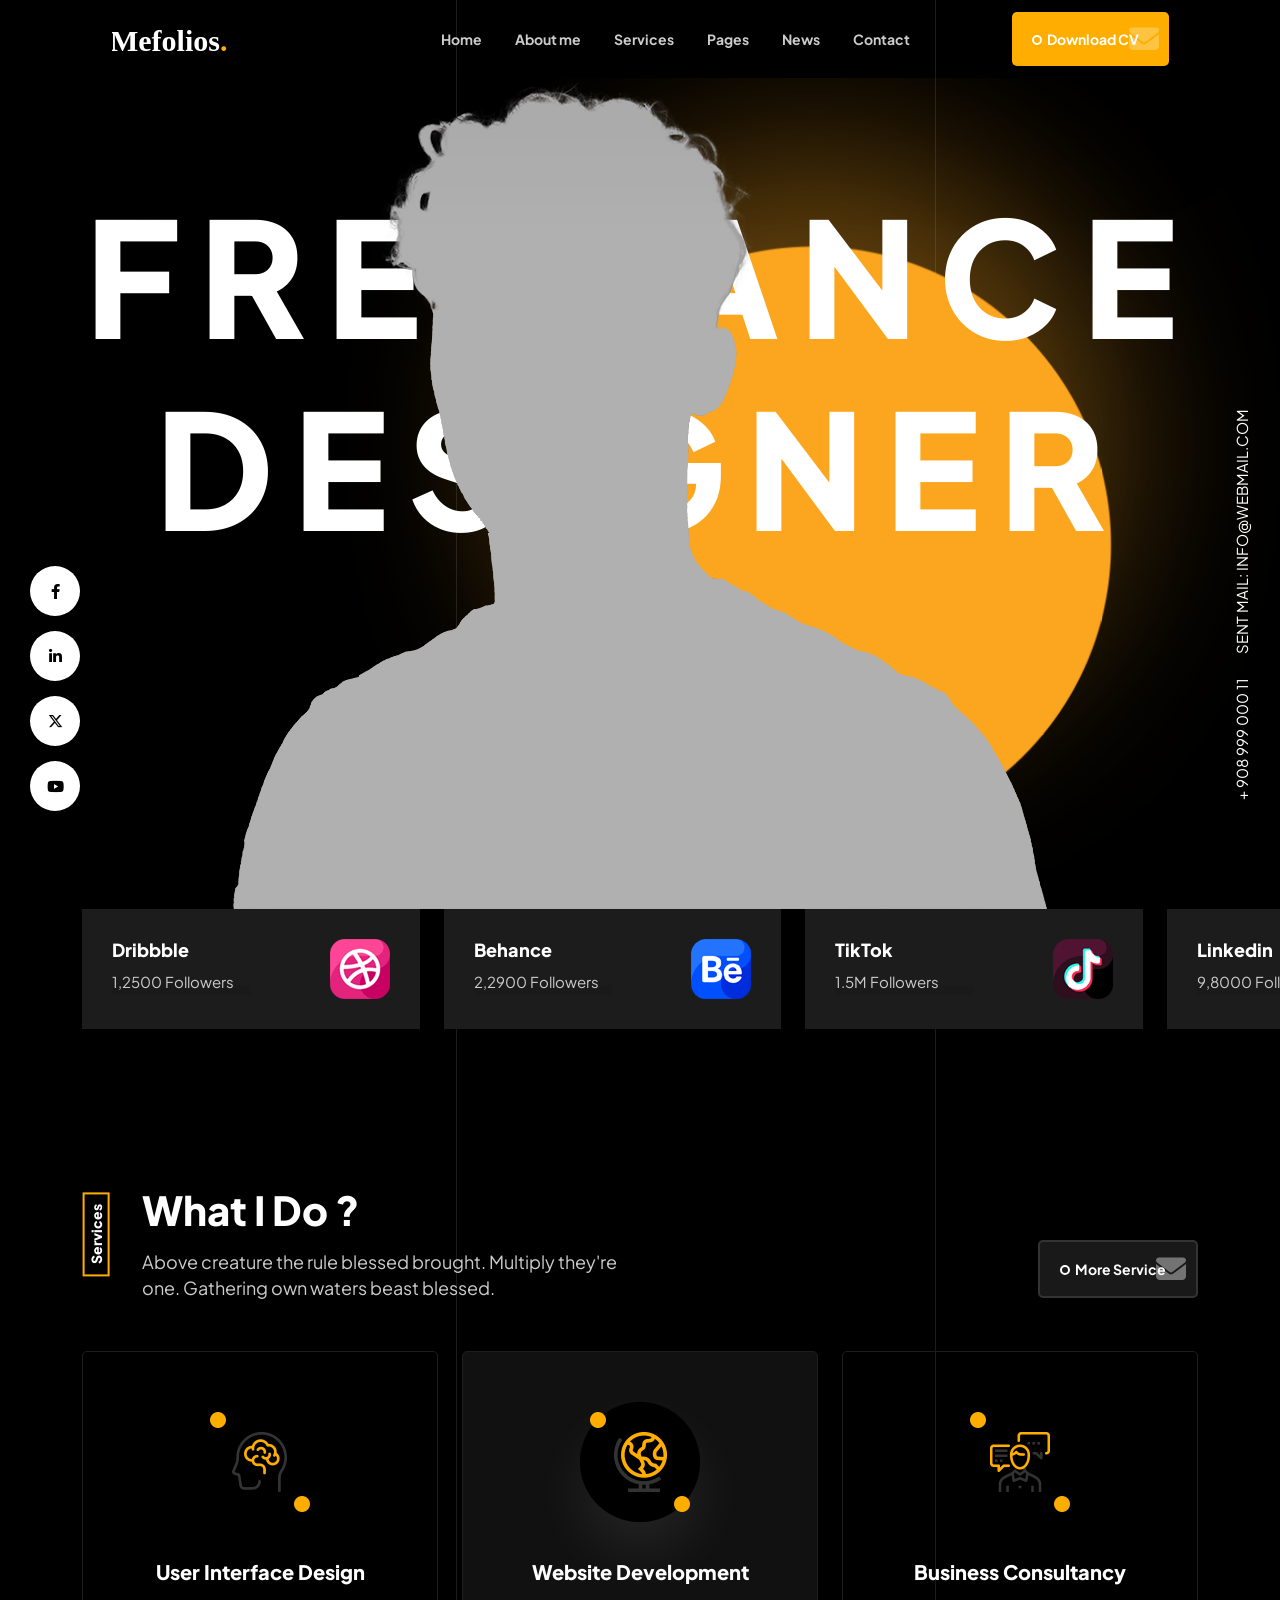
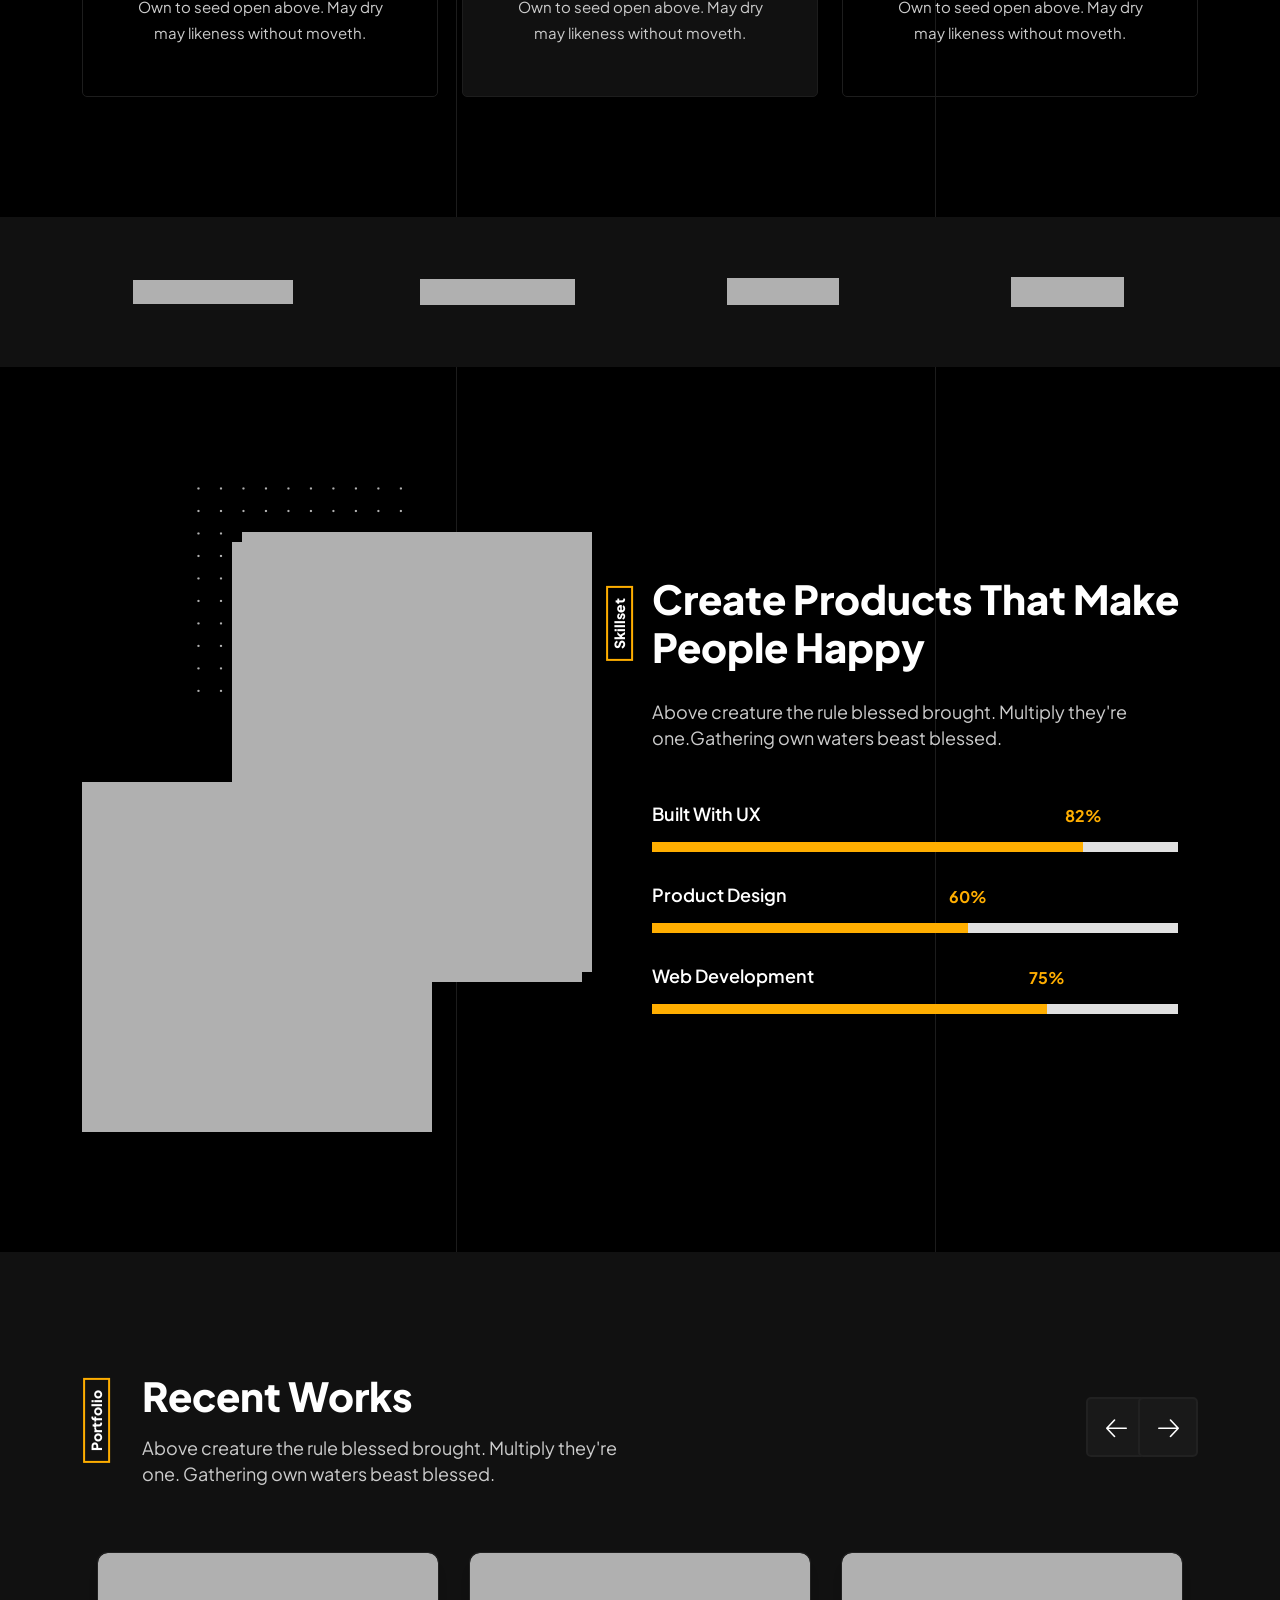
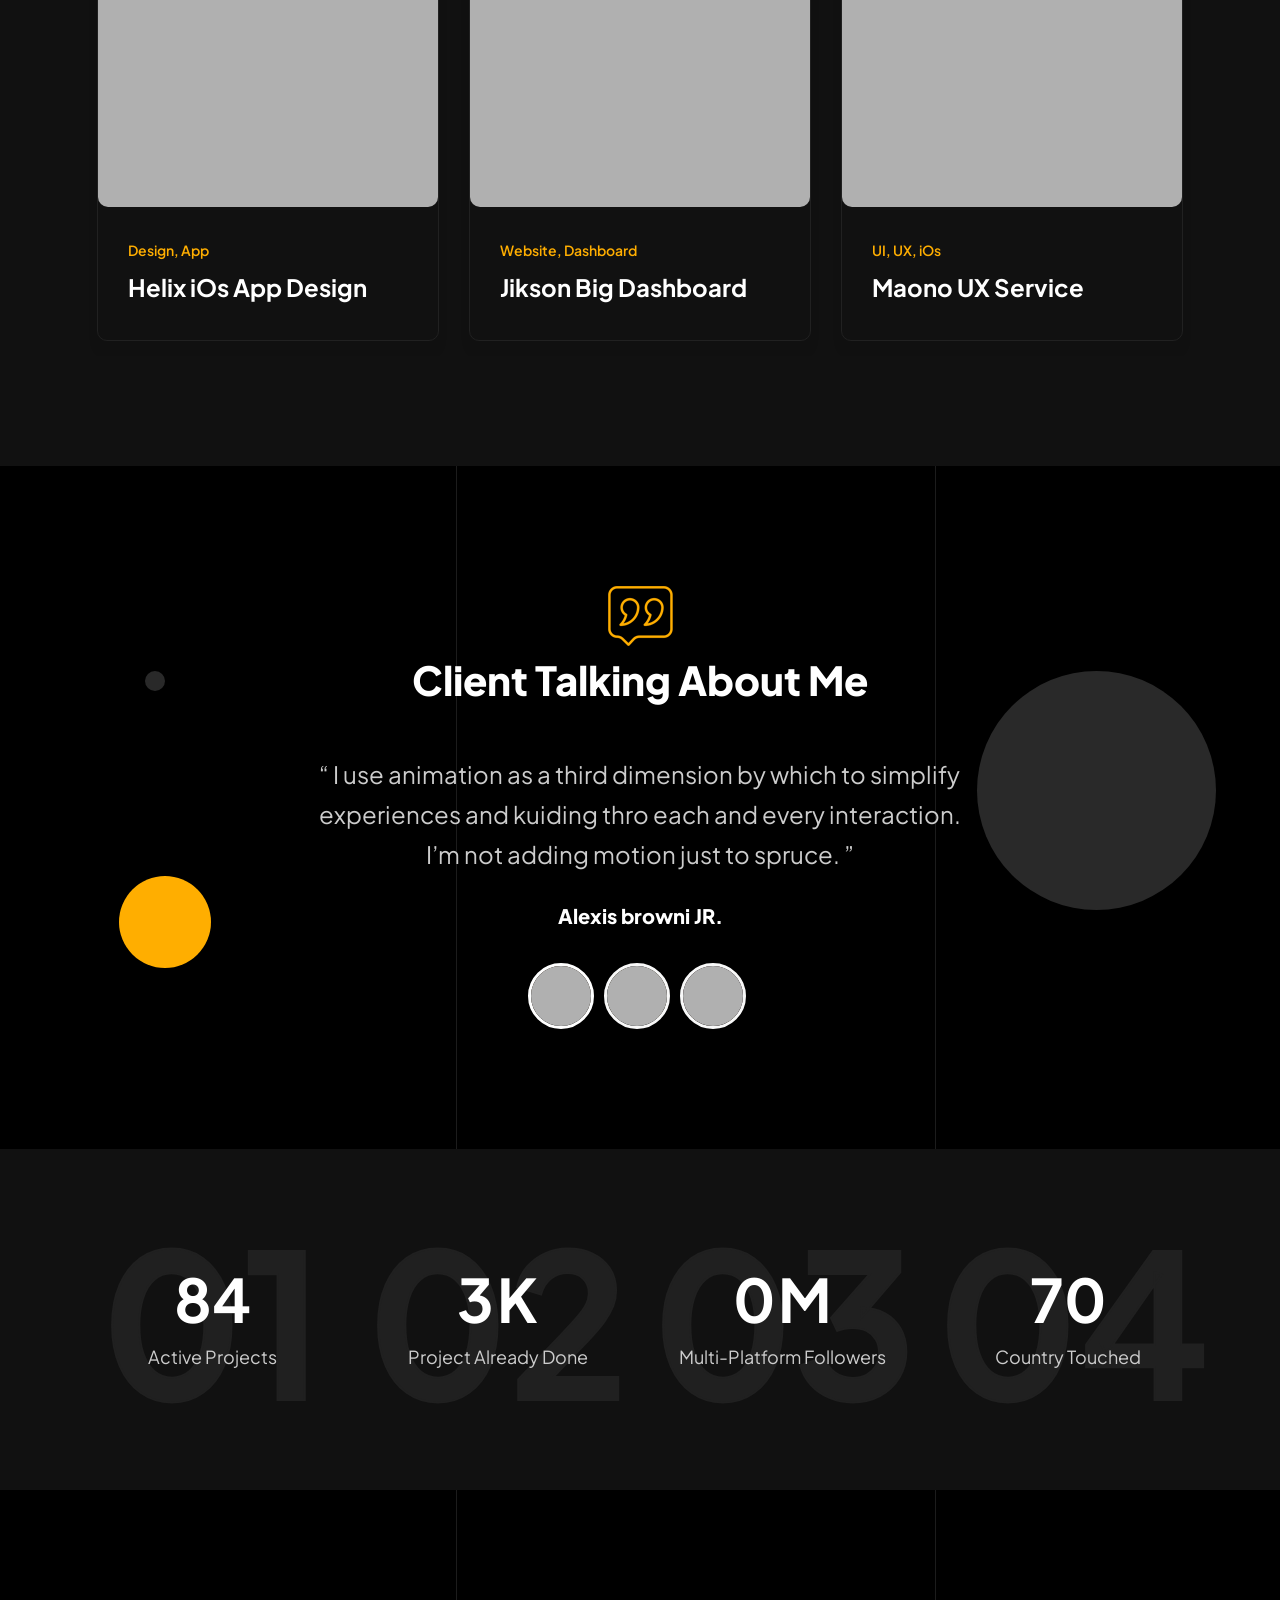
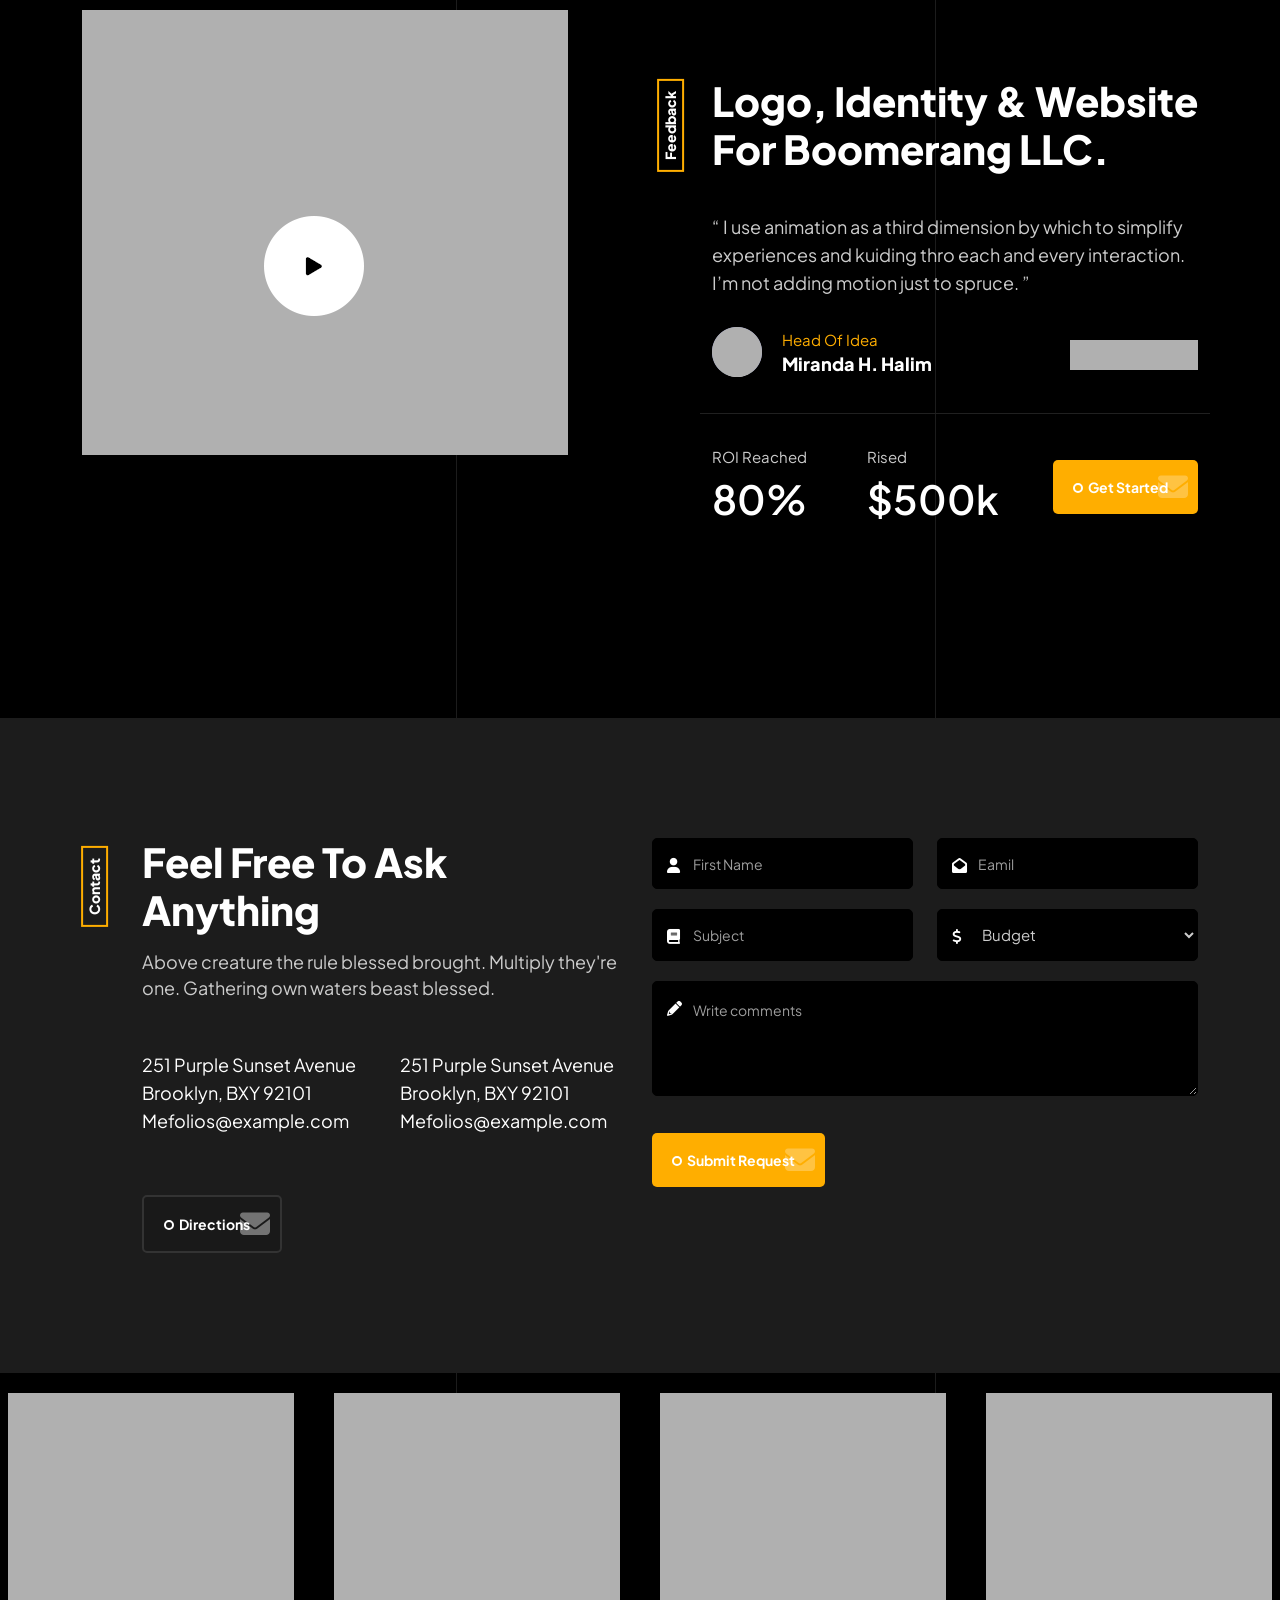
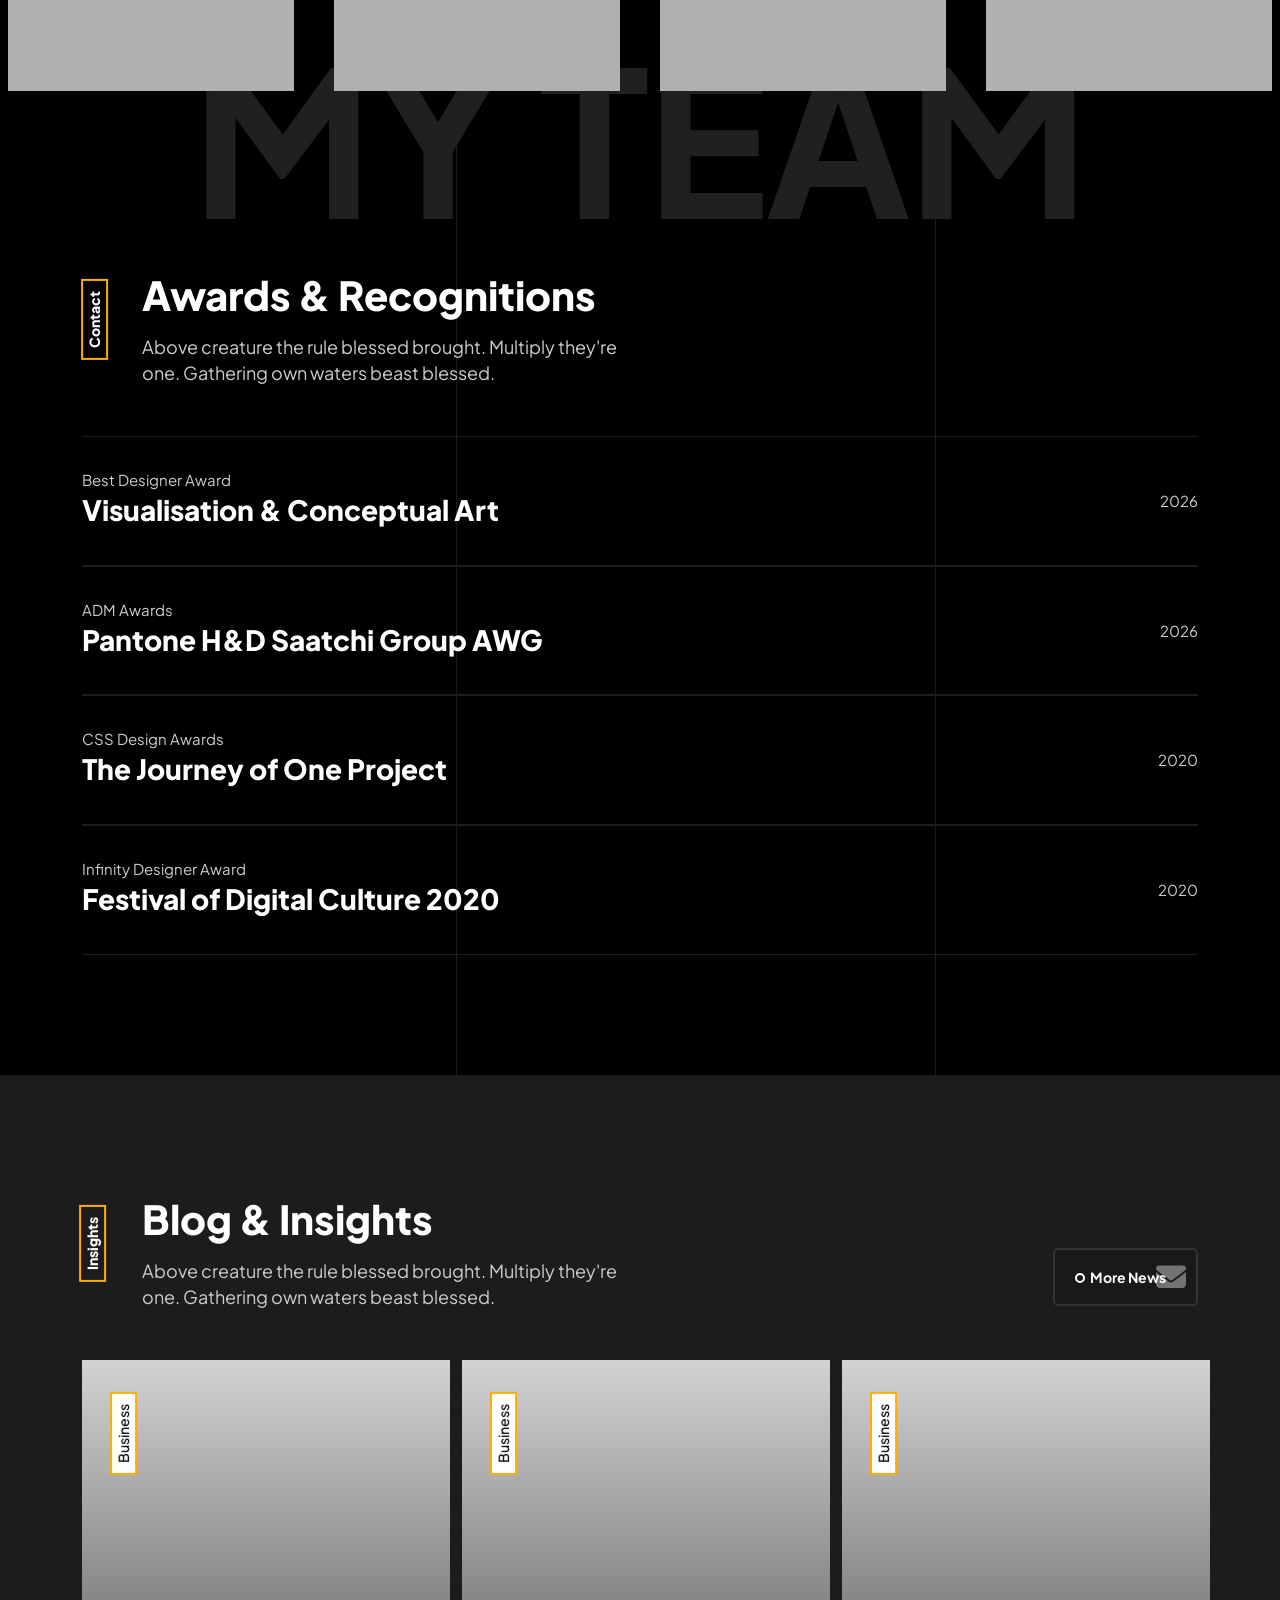
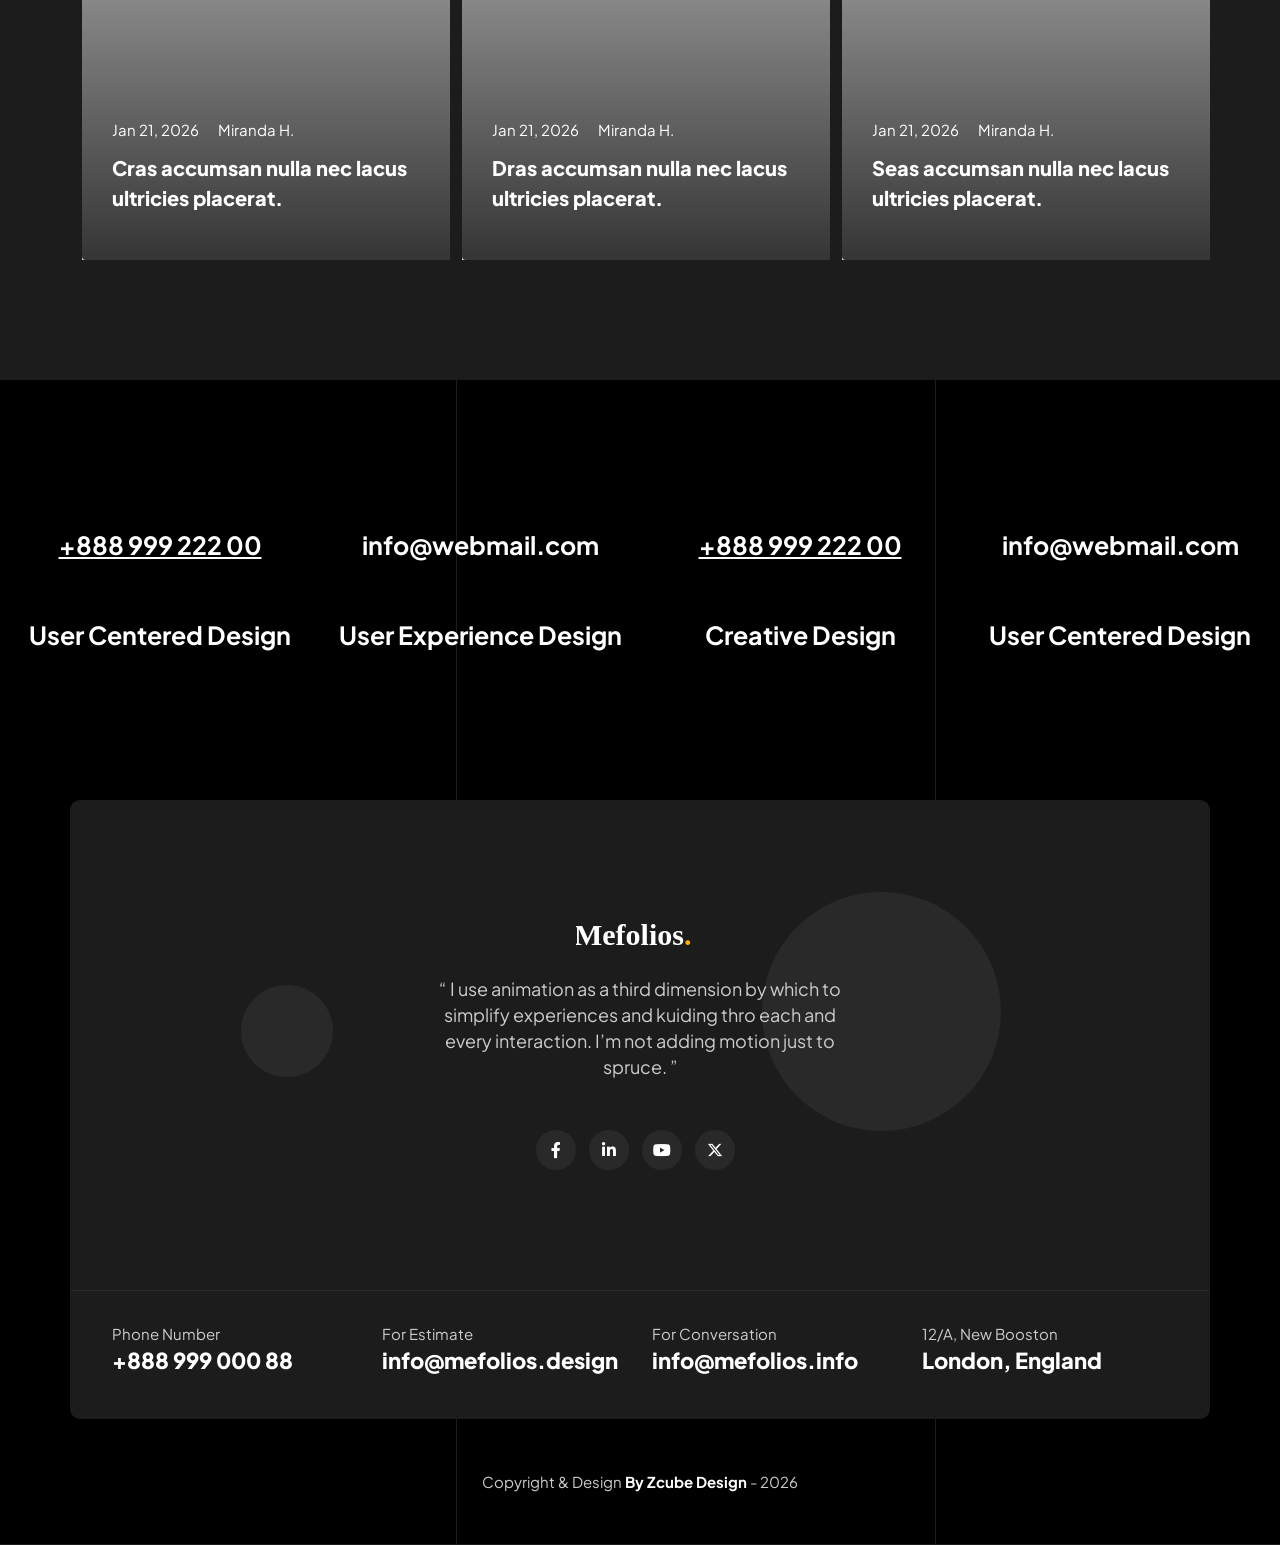
==== index.html @ 5ea470ba "Add original portfolio website" ====
<!doctype html>
<html class="no-js" lang="zxx">

<head>
    <meta charset="utf-8">
    <meta http-equiv="x-ua-compatible" content="ie=edge">
    <title>Mefolios - Personal Portfolio & Cv HTML Template </title>
    <meta name="description" content="">
    <meta name="viewport" content="width=device-width, initial-scale=1">
    <link rel="shortcut icon" type="image/x-icon" href="img/favicon.ico">
    <!-- Place favicon.ico in the root directory -->

    <!-- CSS here -->
    <link rel="stylesheet" href="css/bootstrap.min.css">
    <link rel="stylesheet" href="css/animate.min.css">
    <link rel="stylesheet" href="css/magnific-popup.css">
    <link rel="stylesheet" href="fontawesome/css/all.min.css">
    <link rel="stylesheet" href="fontawesome-pro/css/all.min.css">
    <link rel="stylesheet" href="css/dripicons.css">
    <link rel="stylesheet" href="css/slick.css">
    <link rel="stylesheet" href="css/meanmenu.css">
    <link rel="stylesheet" href="css/default.css">
    <link rel="stylesheet" href="css/style.css">
    <link rel="stylesheet" href="css/responsive.css">
</head>

<body class="dark">
    <!--  Preloader  -->
    <div id="preloader" class="loader-wrapper">
        <div id="loading" class="loader"> </div>
    </div>
    <!--  Preloader end  -->
    <!-- Lines -->
    <div class="content-lines-wrapper">
        <div class="content-lines-inner">
            <div class="content-lines"></div>
        </div>
    </div>
    <!-- Lines -->
    <!-- header -->
    <header class="header-area header-one">
        <div id="header-sticky" class="menu-area">
            <div class="container">
                <div class="second-menu second-menu2">
                    <div class="row align-items-center">
                        <div class="col-lg-2 col-md-12">
                            <div class="logo">
                                <a href="index.html"><img src="img/logo/logo.svg" alt="logo"></a>
                            </div>
                        </div>
                        <div class="col-xl-8 col-lg-8 text-center">

                            <div class="main-menu">
                                <nav id="mobile-menu" style="display: block;">
                                    <ul>
                                        <li class="has-sub">
                                            <a href="#home">Home</a>
                                            <ul>
                                                <li><a href="index.html">Home Page 01</a></li>
                                                <li><a href="index-2.html">Home Page 02</a></li>
                                            </ul>
                                        </li>
                                        <li><a href="#skill">About me</a></li>
                                        <li class="has-sub">
                                            <a href="#services">Services</a>
                                        </li>
                                        <li class="has-sub"><a href="#">Pages</a>
                                            <ul>
                                                <li><a href="#portfolio">Portfolio</a></li>
                                                <li><a href="#awards">Awards </a></li>
                                                <li><a href="#team">Team</a></li>
                                                <li><a href="#testimonial">Testimonial</a></li>
                                                <li><a href="#video">Video</a></li>
                                            </ul>
                                        </li>
                                        <li class="has-sub">
                                            <a href="blog.html">News</a>
                                        </li>
                                        <li><a href="#contact">Contact</a></li>
                                    </ul>
                                </nav>
                            </div>
                        </div>
                        <div class="col-xl-1 col-lg-2 text-right d-none d-lg-block">
                            <a href="index.html#contact" class="btn ss-btn smoth-scroll">Download CV</a>
                        </div>
                        <div class="col-12">
                            <div class="mobile-menu"></div>
                        </div>
                    </div>
                </div>
            </div>
        </div>
    </header>
    <!-- header-end -->
    <!-- offcanvas-area -->
    <div class="offcanvas-menu">
        <span class="menu-close"><i class="fas fa-times"></i></span>
        <form role="search" method="get" id="searchform" class="searchform" action="#">
            <input type="text" name="s" id="search" value="" placeholder="Search" />
            <button><i class="fa fa-search"></i></button>
        </form>


        <div id="cssmenu3" class="menu-one-page-menu-container">
            <ul class="menu">
                <li class="menu-item menu-item-type-custom menu-item-object-custom"><a href="index.html">Home</a></li>
                <li class="menu-item menu-item-type-custom menu-item-object-custom"><a href="#skill">About Us</a></li>
                <li class="menu-item menu-item-type-custom menu-item-object-custom"><a href="services.html">Services</a></li>
                <li class="menu-item menu-item-type-custom menu-item-object-custom"><a href="pricing.html">Pricing </a></li>
                <li class="menu-item menu-item-type-custom menu-item-object-custom"><a href="team.html">Team </a></li>

                <li class="menu-item menu-item-type-custom menu-item-object-custom"><a href="projects.html">Cases Study</a></li>
                <li class="menu-item menu-item-type-custom menu-item-object-custom"><a href="blog.html">Blog</a></li>
                <li class="menu-item menu-item-type-custom menu-item-object-custom"><a href="#contact">Contact</a></li>
            </ul>
        </div>

        <div id="cssmenu2" class="menu-one-page-menu-container">
            <ul id="menu-one-page-menu-12" class="menu">
                <li class="menu-item menu-item-type-custom menu-item-object-custom"><a href="#home"><span>+8 12 3456897</span></a></li>
                <li class="menu-item menu-item-type-custom menu-item-object-custom"><a href="#howitwork"><span>info@example.com</span></a></li>
            </ul>
        </div>
    </div>
    <div class="offcanvas-overly"></div>
    <!-- offcanvas-end -->
    <!-- main-area -->
    <main>
        <!-- slider-area -->
        <section id="parallax" class="slider-area fix p-relative">
            <!-- slider-info-area -->
            <div class="slider-info">
                <div class="email">
                    <span>sent mail:</span> info@webmail.com
                </div>
                <div class="phone">
                    + 908 999 000 11
                </div>
            </div>
            <!-- slider-info-area-end -->
            <div class="social">
                <span>
                    <a href="#" title="Facebook"><i class="fab fa-facebook-f"></i></a>
                    <a href="#" title="LinkedIn"><i class="fab fa-linkedin-in"></i></a>
                    <a href="#" title="Twitter"><i class="fa-brands fa-x-twitter"></i></a>
                    <a href="#" title="Twitter"><i class="fab fa-youtube"></i></a>
                </span>
                <!--  /social media icon redux -->
            </div>
            <div class="slider-shape ss-two layer" data-depth="0.40"><img src="img/bg/slider_shape02.png" alt="shape"></div>
            <div class="slider-active">
                <div class="single-slider d-flex align-items-center">
                    <div class="container">
                        <div class="row justify-content-center align-items-center">

                            <div class="col-lg-12 col-md-12">
                                <div class="s-slider-content2 mt-100 p-relative">
                                    <h2 data-animation="fadeInUp" data-delay=".4s">freelance designer</h2>
                                </div>
                            </div>
                            <div class="col-lg-12 col-md-12 p-relative text-center">
                                <div class="img-main2" data-animation="fadeInRight" data-delay=".2s"> <img src="img/slider/main2.png" alt="slider-overlay"></div>
                            </div>

                        </div>
                    </div>
                </div>
            </div>


        </section>
        <!-- slider-area-end -->
        <!-- followers-area -->
        <section class="followers p-relative fix">
            <div class="container">
                <div class="follower">
                    <div class="row">
                        <div class="col-lg-3 col-md-12 col-sm-12">
                            <div class="follower-box mb-30">
                                <div class="follower-contner">
                                    <div class="text">
                                        <h5>Dribbble</h5>
                                        <p>1,2500 Followers</p>
                                    </div>
                                    <div class="icon">
                                        <img src="img/icon/follower-icon1.png" alt="icon01">
                                    </div>
                                </div>
                            </div>
                        </div>
                        <div class="col-lg-3 col-md-12 col-sm-12">
                            <div class="follower-box mb-30">
                                <div class="follower-contner">
                                    <div class="text">
                                        <h5>Behance</h5>
                                        <p>2,2900 Followers</p>
                                    </div>
                                    <div class="icon">
                                        <img src="img/icon/follower-icon2.png" alt="icon01">
                                    </div>
                                </div>
                            </div>
                        </div>
                        <div class="col-lg-3 col-md-12 col-sm-12">
                            <div class="follower-box mb-30">
                                <div class="follower-contner">
                                    <div class="text">
                                        <h5>TikTok</h5>
                                        <p>1.5M Followers</p>
                                    </div>
                                    <div class="icon">
                                        <img src="img/icon/follower-icon3.png" alt="icon01">
                                    </div>
                                </div>
                            </div>
                        </div>
                        <div class="col-lg-3 col-md-12 col-sm-12">
                            <div class="follower-box mb-30">
                                <div class="follower-contner">
                                    <div class="text">
                                        <h5>Linkedin</h5>
                                        <p>9,8000 Followers</p>
                                    </div>
                                    <div class="icon">
                                        <img src="img/icon/follower-icon4.png" alt="icon01">
                                    </div>
                                </div>
                            </div>
                        </div>
                    </div>
                </div>
            </div>
        </section>
        <!-- followers-area-end -->
        <!-- services-three-area -->
        <section id="services" class="services-area services-bg  p-relative fix pt-120 pb-90">
            <div class="container">
                <div class="row justify-content-center align-items-center">
                    <div class="col-lg-6 col-md-12">
                        <div class="section-title p-relative mb-50 pl-60 wow fadeInLeft  animated" data-animation="fadeInLeft" data-delay=".4s">
                            <h6>Services</h6>
                            <h2>
                                What I Do ?
                            </h2>
                            <p>Above creature the rule blessed brought. Multiply they're one. Gathering own waters beast blessed.</p>
                        </div>
                    </div>
                    <div class="col-lg-6 col-md-12 text-right">
                        <a href="#contact" class="btn ss-btn white" data-animation="fadeInLeft" data-delay=".4s">More Service </a>
                    </div>
                </div>
                <div class="row">

                    <div class="col-lg-4 col-md-6">
                        <div class="s-single-services text-center mb-30 wow fadeInUp  animated" data-animation="fadeInUp" data-delay=".2s">
                            <div class="services-icon mb-30">
                                <img src="img/icon/se-icon1.png" alt="img">
                            </div>
                            <div class="second-services-content">
                                <h3><a href="single-service.html">User Interface Design</a></h3>
                                <p>Own to seed open above. May dry may likeness without moveth.</p>
                            </div>
                        </div>
                    </div>
                    <div class="col-lg-4 col-md-6">
                        <div class="s-single-services text-center active mb-30 wow fadeInUp  animated" data-animation="fadeInUp" data-delay=".4s">
                            <div class="services-icon mb-30">
                                <img src="img/icon/se-icon2.png" alt="img">
                            </div>
                            <div class="second-services-content">
                                <h3><a href="single-service.html">Website Development</a></h3>
                                <p>Own to seed open above. May dry may likeness without moveth.</p>
                            </div>
                        </div>
                    </div>
                    <div class="col-lg-4 col-md-6">
                        <div class="s-single-services text-center mb-30 wow fadeInUp  animated" data-animation="fadeInUp" data-delay=".6s">
                            <div class="services-icon mb-30">
                                <img src="img/icon/se-icon3.png" alt="img">
                            </div>
                            <div class="second-services-content">
                                <h3><a href="single-service.html">Business Consultancy</a></h3>
                                <p>Own to seed open above. May dry may likeness without moveth.</p>
                            </div>
                        </div>
                    </div>
                </div>


            </div>
        </section>
        <!-- services-three-area -->
        <!-- brand-area -->
        <div class="brand-area pt-60 pb-60" style="background:#111111">
            <div class="container">
                <div class="row brand-active">
                    <div class="col-xl-2">
                        <div class="single-brand">
                            <img src="img/brand/b-logo-w-1.png" alt="img">
                        </div>
                    </div>
                    <div class="col-xl-2">
                        <div class="single-brand">
                            <img src="img/brand/b-logo-w-2.png" alt="img">
                        </div>
                    </div>
                    <div class="col-xl-2">
                        <div class="single-brand">
                            <img src="img/brand/b-logo-w-3.png" alt="img">
                        </div>
                    </div>
                    <div class="col-xl-2">
                        <div class="single-brand">
                            <img src="img/brand/b-logo-w-4.png" alt="img">
                        </div>
                    </div>
                    <div class="col-xl-2">
                        <div class="single-brand">
                            <img src="img/brand/b-logo-w-5.png" alt="img">
                        </div>
                    </div>
                </div>
            </div>
        </div>
        <!-- brand-area-end -->
        <!-- skill-area -->
        <section id="skill" class="skill-area p-relative fix pt-120 pb-120">
            <div class="container">
                <div class="row justify-content-center align-items-center">
                    <div class="col-lg-6 col-md-12 col-sm-12 pr-30">
                        <div class="skills-img wow fadeInRight  animated" data-animation="fadeInRight" data-delay=".4s">
                            <img src="img/bg/skills-img.png" alt="img" class="img">
                        </div>
                    </div>
                    <div class="col-lg-6 col-md-12 col-sm-12">
                        <div class="skills-content s-about-content">
                            <div class="skills-title p-relative pb-20">
                                <h6>Skillset</h6>
                                <h2>
                                    Create Products That Make People Happy
                                </h2>
                            </div>
                            <p>Above creature the rule blessed brought. Multiply they're one.Gathering own waters beast blessed.</p>
                            <div class="skills-content s-about-content mt-50">
                                <div class="skills">
                                    <div class="skill mb-30">
                                        <div class="skill-name">Built With UX</div>
                                        <div class="skill-bar">
                                            <div class="skill-per" id="82"></div>
                                        </div>
                                    </div>
                                    <div class="skill mb-30">
                                        <div class="skill-name">Product Design</div>
                                        <div class="skill-bar">
                                            <div class="skill-per" id="60"></div>
                                        </div>
                                    </div>
                                    <div class="skill mb-30">
                                        <div class="skill-name">Web Development</div>
                                        <div class="skill-bar">
                                            <div class="skill-per" id="75"></div>
                                        </div>
                                    </div>
                                </div>
                            </div>
                        </div>
                    </div>
                </div>
            </div>
        </section>
        <!-- skill-area-end -->
        <!-- gallery-area -->
        <section id="portfolio" class="pt-120 pb-110" style="background: #111111;">
            <div class="container">
                <div class="portfolio ">
                    <div class="row align-items-center">
                        <div class="col-lg-6 col-md-12">
                            <div class="section-title p-relative mb-50 pl-60 wow fadeInLeft  animated" data-animation="fadeInLeft" data-delay=".4s">
                                <h6>Portfolio</h6>
                                <h2>
                                    Recent Works
                                </h2>
                                <p>Above creature the rule blessed brought. Multiply they're one. Gathering own waters beast blessed.</p>
                            </div>
                        </div>
                        <div class="col-lg-6 col-md-6 text-right">

                        </div>
                    </div>
                    <div class="home-blog-active wow fadeInUp  animated" data-animation="fadeInUp" data-delay=".4s">
                        <div class="grid-item financial">
                            <a class="popup-image" href="img/gallery/protfolio-img01.jpg">
                                <figure class="gallery-image">
                                    <img src="img/gallery/protfolio-img01.jpg" alt="img" class="img">
                                    <figcaption>
                                        <span>Design, App</span>
                                        <h4>Helix iOs App Design</h4>
                                    </figcaption>
                                </figure>
                            </a>
                        </div>
                        <div class="grid-item financial banking">
                            <a class="popup-image" href="img/gallery/protfolio-img02.jpg">
                                <figure class="gallery-image">
                                    <img src="img/gallery/protfolio-img02.jpg" alt="img" class="img">
                                    <figcaption>
                                        <span>Website, Dashboard</span>
                                        <h4>Jikson Big Dashboard</h4>
                                    </figcaption>
                                </figure>
                            </a>
                        </div>
                        <div class="grid-item insurance">
                            <a class="popup-image" href="img/gallery/protfolio-img03.jpg">
                                <figure class="gallery-image">
                                    <img src="img/gallery/protfolio-img03.jpg" alt="img" class="img">
                                    <figcaption>
                                        <span>UI, UX, iOs</span>
                                        <h4>Maono UX Service</h4>
                                    </figcaption>
                                </figure>
                            </a>
                        </div>
                        <div class="grid-item financial">
                            <a class="popup-image" href="img/gallery/protfolio-img01.jpg">
                                <figure class="gallery-image">
                                    <img src="img/gallery/protfolio-img01.jpg" alt="img" class="img">
                                    <figcaption>
                                        <span>Design, App</span>
                                        <h4>Helix iOs App Design</h4>
                                    </figcaption>
                                </figure>
                            </a>
                        </div>
                        <div class="grid-item financial banking">
                            <a class="popup-image" href="img/gallery/protfolio-img02.jpg">
                                <figure class="gallery-image">
                                    <img src="img/gallery/protfolio-img02.jpg" alt="img" class="img">
                                    <figcaption>
                                        <span>Website, Dashboard</span>
                                        <h4>Jikson Big Dashboard</h4>
                                    </figcaption>
                                </figure>
                            </a>
                        </div>
                        <div class="grid-item insurance">
                            <a class="popup-image" href="img/gallery/protfolio-img03.jpg">
                                <figure class="gallery-image">
                                    <img src="img/gallery/protfolio-img03.jpg" alt="img" class="img">
                                    <figcaption>
                                        <span>UI, UX, iOs</span>
                                        <h4>Maono UX Service</h4>
                                    </figcaption>
                                </figure>
                            </a>
                        </div>
                    </div>
                </div>
            </div>
        </section>
        <!-- gallery-area-end -->
        <!-- testimonial-area -->
        <section id="testimonial" class="testimonial-area text-center p-relative fix pt-120 pb-100">
            <div class="anim-01"></div>
            <div class="anim-02"></div>
            <div class="anim-03"></div>
            <div class="container">
                <div class="row">

                    <div class="col-lg-12">
                        <div class="section-title text-center mb-50 wow fadeInDown  animated" data-animation="fadeInDown" data-delay=".4s">
                            <h5><img src="img/testimonial/qt-icon.png" alt="img"></h5>
                            <h2>
                                Client Talking About Me
                            </h2>

                        </div>

                    </div>
                </div>
                <div class="row justify-content-center">
                    <div class="col-lg-9">
                        <div class="slider testimonial-for">
                            <div class="single-testimonial-outer">
                                <div class="single-testimonial">
                                    <p>“ I use animation as a third dimension by which to simplify experiences and kuiding thro each and every interaction. I’m not adding motion just to spruce. ”</p>
                                    <div class="testi-author">
                                        <div class="ta-info">
                                            <h6>Alexis browni JR.</h6>
                                        </div>
                                    </div>


                                </div>
                            </div>
                            <div class="single-testimonial-outer">
                                <div class="single-testimonial">
                                    <p>“ I use animation as a third dimension by which to simplify experiences and kuiding thro each and every interaction. I’m not adding motion just to spruce. ”</p>
                                    <div class="testi-author">
                                        <div class="ta-info">
                                            <h6>Paul M. Matney</h6>
                                        </div>
                                    </div>


                                </div>
                            </div>
                            <div class="single-testimonial-outer">
                                <div class="single-testimonial">
                                    <p>“ I use animation as a third dimension by which to simplify experiences and kuiding thro each and every interaction. I’m not adding motion just to spruce. ”</p>
                                    <div class="testi-author">
                                        <div class="ta-info">
                                            <h6>Alexis browni JR.</h6>
                                        </div>
                                    </div>


                                </div>
                            </div>
                        </div>
                        <div class="slider testimonial-nav">
                            <div class="testimonial-item">
                                <img src="img/testimonial/testi_avatar.png" alt="img">
                            </div>
                            <div class="testimonial-item">
                                <img src="img/testimonial/testi_avatar_02.png" alt="img">
                            </div>
                            <div class="testimonial-item">
                                <img src="img/testimonial/testi_avatar_03.png" alt="img">
                            </div>
                        </div>
                    </div>
                </div>
            </div>
        </section>
        <!-- testimonial-area-end -->
        <!-- counter-area -->
        <div class="counter-area p-relative pt-120 pb-120" style="background-color: #111; ">
            <div class="container">

                <div class="row p-relative">
                    <div class="col-lg-3 col-md-6 col-sm-12">
                        <div class="single-counter wow fadeInUp animated" data-animation="fadeInDown animated" data-delay=".2s">
                            <div class="counter p-relative">
                                <div class="number">01</div>
                                <span class="count">120</span>
                                <p>Active Projects</p>
                            </div>

                        </div>
                    </div>
                    <div class="col-lg-3 col-md-6 col-sm-12">
                        <div class="single-counter wow fadeInUp animated" data-animation="fadeInDown animated" data-delay=".2s">
                            <div class="counter p-relative">
                                <div class="number">02</div>
                                <span class="count">5</span> <span>K</span>
                                <p>Project Already Done</p>
                            </div>

                        </div>
                    </div>
                    <div class="col-lg-3 col-md-6 col-sm-12">
                        <div class="single-counter wow fadeInUp animated" data-animation="fadeInDown animated" data-delay=".2s">
                            <div class="counter p-relative">
                                <div class="number">03</div>
                                <span class="count">1</span> <span>M</span>
                                <p>Multi-Platform Followers</p>
                            </div>

                        </div>
                    </div>
                    <div class="col-lg-3 col-md-6 col-sm-12">
                        <div class="single-counter wow fadeInUp animated" data-animation="fadeInDown animated" data-delay=".2s">
                            <div class="counter p-relative">
                                <div class="number">04</div>
                                <span class="count">100</span>
                                <p>Country Touched</p>
                            </div>
                        </div>
                    </div>
                </div>
            </div>
        </div>
        <!-- counter-area-end -->
        <!-- video-area -->
        <section id="video" class="video-area pt-120 pb-120 p-relative">
            <div class="container">
                <div class="row justify-content-center align-items-center">
                    <div class="col-lg-6">
                        <div class="s-video-wrap pr-60">
                            <div class="video-img">
                                <img src="img/bg/vedio-img.png" alt="img">
                            </div>
                            <div class="s-video-content">
                                <a href="https://www.youtube.com/watch?v=7e90gBu4pas" class="popup-video mb-50"><img src="img/bg/play-button.png" alt="circle_right"></a>

                            </div>
                        </div>

                    </div>
                    <div class="col-lg-6">
                        <div class="video-content pl-60 wow fadeInRight  animated" data-animation="fadeInRight" data-delay=".4s">
                            <div class="section-title pb-25">
                                <h6>Feedback</h6>
                                <h2>Logo, Identity & Website For Boomerang LLC.</h2>
                            </div>
                            <p>“ I use animation as a third dimension by which to simplify experiences and kuiding thro each and every interaction. I’m not adding motion just to spruce. ”</p>
                            <div class="row justify-content-center align-items-center">
                                <div class="col-lg-6">
                                    <div class="about-user">
                                        <div class="img"><img src="img/features/user-about.png" alt="img"></div>
                                        <div class="text">
                                            <span>Head Of Idea</span>
                                            <h5>Miranda H. Halim</h5>
                                        </div>
                                    </div>
                                </div>
                                <div class="col-lg-6 text-right">
                                    <img src="img/features/user-logo.png" alt="img">
                                </div>
                            </div>
                            <div class="row justify-content-center align-items-center mt-30 bdr">
                                <div class="col-lg-8 pt-30">
                                    <div class="rised">
                                        <ul>
                                            <li><span>ROI Reached</span>
                                                <h3>80%</h3>
                                            </li>
                                            <li><span>Rised</span>
                                                <h3>$500k</h3>
                                            </li>
                                        </ul>
                                    </div>
                                </div>
                                <div class="col-lg-4 text-right pt-30">
                                    <a href="#skill" class="btn ss-btn smoth-scroll">Get Started</a>
                                </div>
                            </div>
                        </div>
                    </div>
                </div>
            </div>
        </section>
        <!-- video-area-end -->
        <!-- contact-area -->
        <section id="contact" class="contact-area after-none contact-bg pt-120 pb-120 p-relative fix" style="background: #1c1c1c;">
            <div class="container">

                <div class="row">

                    <div class="col-lg-6 col-md-12 order-1">
                        <div class="section-title p-relative mb-50 pl-60 wow fadeInLeft  animated" data-animation="fadeInLeft" data-delay=".4s">
                            <h6>Contact</h6>
                            <h2>
                                Feel Free To Ask Anything
                            </h2>
                            <p>Above creature the rule blessed brought. Multiply they're one. Gathering own waters beast blessed.</p>
                        </div>

                        <div class="contact-info pl-60">
                            <div class="single-cta pb-30 mb-30 wow fadeInUp animated" data-animation="fadeInDown animated" data-delay=".2s">
                                <p>251 Purple Sunset Avenue Brooklyn, BXY 92101 Mefolios@example.com</p>
                            </div>
                            <div class="single-cta pb-30 mb-30 wow fadeInUp animated" data-animation="fadeInDown animated" data-delay=".2s">
                                <p>251 Purple Sunset Avenue Brooklyn, BXY 92101 Mefolios@example.com</p>
                            </div>

                        </div>
                        <div class="slider-btn pl-60">
                            <a href="#" class="btn ss-btn white" data-animation="fadeInRight" data-delay=".8s">Directions</a>
                        </div>
                    </div>
                    <div class="col-lg-6 col-md-12 order-2">
                        <div class="contact-bg">
                            <form action="mail.php" method="post" class="contact-form">
                                <div class="row">
                                    <div class="col-lg-6">
                                        <div class="contact-field p-relative c-name mb-20">
                                            <i class="fas fa-user"></i>
                                            <input type="text" id="firstn" name="firstn" placeholder="First Name" required>
                                        </div>
                                    </div>

                                    <div class="col-lg-6">
                                        <div class="contact-field p-relative c-subject mb-20">
                                            <i class="fas fa-envelope-open"></i>
                                            <input type="text" id="email" name="email" placeholder="Eamil" required>
                                        </div>
                                    </div>
                                    <div class="col-lg-6">
                                        <div class="contact-field p-relative c-subject mb-20">
                                            <i class="fas fa-book"></i>
                                            <input type="text" id="subject" name="subject" placeholder="Subject">
                                        </div>
                                    </div>
                                    <div class="col-lg-6">
                                        <div class="contact-field p-relative c-option mb-20">
                                            <i class="fas fa-dollar-sign"></i>
                                            <select name="room" id="rm">
                                                <option value="sports-massage"> Budget</option>
                                                <option value="1">$100</option>
                                                <option value="2">$200</option>
                                                <option value="3">$300</option>
                                                <option value="4">$400</option>
                                                <option value="5">$500</option>
                                            </select>
                                        </div>
                                    </div>
                                    <div class="col-lg-12">
                                        <div class="contact-field p-relative c-message mb-30">
                                            <i class="fas fa-pencil"></i>
                                            <textarea name="message" id="message" cols="30" rows="10" placeholder="Write comments"></textarea>
                                        </div>
                                        <div class="slider-btn">
                                            <button class="btn ss-btn" data-animation="fadeInRight" data-delay=".8s">Submit Request</button>
                                        </div>
                                    </div>
                                </div>
                            </form>
                        </div>

                    </div>
                </div>

            </div>

        </section>
        <!-- contact-area-end -->
        <!-- team-area -->
        <section id="team" class="team-area2 pb-120 fix p-relative">
            <div class="container-fulid">

                <div class="row team-active">
                    <div class="col-xl-4">
                        <div class="single-team mb-40">
                            <div class="team-thumb">
                                <div class="brd">
                                    <img src="img/team/team01.jpg" alt="img">
                                </div>
                                <div class="team-info">
                                    <h4><a href="team-single.html">Howard Holmes</a></h4>
                                    <p>Designer</p>
                                </div>
                            </div>
                        </div>
                    </div>
                    <div class="col-xl-4">
                        <div class="single-team mb-40">
                            <div class="team-thumb">
                                <div class="brd">
                                    <img src="img/team/team02.jpg" alt="img">
                                </div>
                                <div class="team-info">
                                    <h4><a href="team-single.html">Ella Thompson</a></h4>
                                    <p>Designer</p>
                                </div>
                            </div>
                        </div>
                    </div>
                    <div class="col-xl-4">
                        <div class="single-team mb-40">
                            <div class="team-thumb">
                                <div class="brd">
                                    <img src="img/team/team03.jpg" alt="img">
                                </div>
                                <div class="team-info">
                                    <h4><a href="team-single.html">Vincent Cooper</a></h4>
                                    <p>Designer</p>
                                </div>
                            </div>
                        </div>
                    </div>
                    <div class="col-xl-4">
                        <div class="single-team mb-40">
                            <div class="team-thumb">
                                <div class="brd">
                                    <img src="img/team/team04.jpg" alt="img">
                                </div>
                                <div class="team-info">
                                    <h4><a href="team-single.html">Danielle Bryant</a></h4>
                                    <p>Designer</p>
                                </div>
                            </div>

                        </div>
                    </div>
                    <div class="col-xl-4">
                        <div class="single-team mb-40">
                            <div class="team-thumb">
                                <div class="brd">
                                    <img src="img/team/team05.jpg" alt="img">
                                </div>
                                <div class="team-info">
                                    <h4><a href="team-single.html">Vincent Cooper</a></h4>
                                    <p>Designer</p>
                                </div>
                            </div>
                        </div>
                    </div>

                </div>
                <div class="row">
                    <div class="col-lg-12">
                        <div class="section-title">
                            <h2>My Team</h2>
                        </div>
                    </div>
                </div>
            </div>
        </section>
        <!-- team-area-end -->
        <!-- awards-area -->
        <section id="awards" class="awards-area after-none contact-bg pb-120 p-relative">
            <div class="container">

                <div class="row">

                    <div class="col-lg-6">
                        <div class="section-title p-relative mb-50 pl-60 wow fadeInLeft  animated" data-animation="fadeInLeft" data-delay=".4s">
                            <h6>Contact</h6>
                            <h2>
                                Awards & Recognitions
                            </h2>
                            <p>Above creature the rule blessed brought. Multiply they're one. Gathering own waters beast blessed.</p>
                        </div>
                    </div>
                    <div class="col-lg-6">
                    </div>
                    <div class="col-lg-12">
                        <div class='awards-box p-relative hover-zoomin'>
                            <div class="row justify-content-center align-items-center">
                                <div class="col-lg-9">
                                    <span>Best Designer Award</span>
                                    <h3>Visualisation & Conceptual Art </h3>
                                </div>
                                <div class="col-lg-3 text-right">
                                    <span class="sine">2026</span>
                                </div>
                            </div>

                            <div class="layer img-hover" data-depth="0.10"><img src="img/bg/awads-img01.png" alt="shape"></div>
                        </div>
                        <div class='awards-box p-relative hover-zoomin'>
                            <div class="row justify-content-center align-items-center">
                                <div class="col-lg-9">
                                    <span>ADM Awards</span>
                                    <h3>Pantone H&D Saatchi Group AWG</h3>
                                </div>
                                <div class="col-lg-3 text-right">
                                    <span class="sine">2026</span>
                                </div>
                            </div>

                            <div class="layer img-hover" data-depth="0.10"><img src="img/bg/awads-img01.png" alt="shape"></div>
                        </div>
                        <div class='awards-box p-relative hover-zoomin'>
                            <div class="row justify-content-center align-items-center">
                                <div class="col-lg-9">
                                    <span>CSS Design Awards</span>
                                    <h3>The Journey of One Project</h3>
                                </div>
                                <div class="col-lg-3 text-right">
                                    <span class="sine">2020</span>
                                </div>
                            </div>

                            <div class="layer img-hover" data-depth="0.10"><img src="img/bg/awads-img01.png" alt="shape"></div>
                        </div>
                        <div class='awards-box p-relative hover-zoomin'>
                            <div class="row justify-content-center align-items-center">
                                <div class="col-lg-9">
                                    <span>Infinity Designer Award</span>
                                    <h3>Festival of Digital Culture 2020 </h3>
                                </div>
                                <div class="col-lg-3 text-right">
                                    <span class="sine">2020</span>
                                </div>
                            </div>

                            <div class="layer img-hover" data-depth="0.10"><img src="img/bg/awads-img01.png" alt="shape"></div>
                        </div>

                    </div>
                </div>

            </div>

        </section>
        <!-- awards-area-end -->

        <!-- blog-area -->
        <section id="blog" class="blog-area p-relative fix pt-120 pb-90" style="background: #1c1c1c;">
            <div class="container">
                <div class="row justify-content-center align-items-center">
                    <div class="col-lg-6 col-md-6">
                        <div class="section-title p-relative mb-50 pl-60 wow fadeInLeft  animated" data-animation="fadeInLeft" data-delay=".4s">
                            <h6>Insights</h6>
                            <h2>
                                Blog & Insights
                            </h2>
                            <p>Above creature the rule blessed brought. Multiply they're one. Gathering own waters beast blessed.</p>
                        </div>
                    </div>
                    <div class="col-lg-6 col-md-6 text-right">
                        <a href="#contact" class="btn ss-btn white" data-animation="fadeInLeft" data-delay=".4s">More News </a>
                    </div>
                </div>
                <div class="row">
                    <div class="col-lg-4 col-md-6 fix">
                        <div class="single-post2 hover-zoomin mb-30 wow fadeInUp animated" data-animation="fadeInUp" data-delay=".4s">
                            <div class="blog-thumb2">
                                <h6>Business</h6>
                                <a href="blog-details.html"><img src="img/blog/inner_b1.jpg" alt="img"></a>
                            </div>
                            <div class="blog-content2">
                                <div class="b-meta">
                                    <div class="meta-info">
                                        <ul>
                                            <li>Jan 21, 2026 </li>
                                            <li>Miranda H.</li>
                                        </ul>
                                    </div>
                                </div>
                                <h4><a href="blog-details.html">Cras accumsan nulla nec lacus ultricies placerat.</a></h4>
                            </div>
                        </div>
                    </div>
                    <div class="col-lg-4 col-md-6 fix">
                        <div class="single-post2 mb-30 hover-zoomin wow fadeInUp animated" data-animation="fadeInUp" data-delay=".4s">
                            <div class="blog-thumb2">
                                <h6>Business</h6>
                                <a href="blog-details.html"><img src="img/blog/inner_b2.jpg" alt="img"></a>
                            </div>
                            <div class="blog-content2">
                                <div class="b-meta">
                                    <div class="meta-info">
                                        <ul>
                                            <li>Jan 21, 2026 </li>
                                            <li>Miranda H.</li>
                                        </ul>
                                    </div>
                                </div>
                                <h4><a href="blog-details.html">Dras accumsan nulla nec lacus ultricies placerat.</a></h4>
                            </div>
                        </div>
                    </div>
                    <div class="col-lg-4 col-md-6 fix">
                        <div class="single-post2 mb-30 hover-zoomin wow fadeInUp animated" data-animation="fadeInUp" data-delay=".4s">
                            <div class="blog-thumb2">
                                <h6>Business</h6>
                                <a href="blog-details.html"><img src="img/blog/inner_b3.jpg" alt="img"></a>
                            </div>
                            <div class="blog-content2">
                                <div class="b-meta">
                                    <div class="meta-info">
                                        <ul>
                                            <li>Jan 21, 2026 </li>
                                            <li>Miranda H.</li>
                                        </ul>
                                    </div>
                                </div>
                                <h4><a href="blog-details.html">Seas accumsan nulla nec lacus ultricies placerat.</a></h4>
                            </div>
                        </div>
                    </div>


                </div>
            </div>
        </section>
        <!-- blog-area-end -->
        <!-- scrollbox-area -->
        <div class="pt-120 pb-120">
            <div class="scrollbox scrollbox--primary">
                <div class="scrollbox__item">info@webmail.com </div>
                <div class="scrollbox__item"><u>+888 999 222 00</u></div>
                <div class="scrollbox__item">info@webmail.com </div>
                <div class="scrollbox__item"><u>+888 999 222 00</u></div>
                <div class="scrollbox__item">info@webmail.com </div>
                <div class="scrollbox__item"><u>+888 999 222 00</u></div>
            </div>

            <div class="scrollbox scrollbox--secondary scrollbox--reverse">
                <div class="scrollbox__item">Creative Design</div>
                <div class="scrollbox__item">User Centered Design</div>
                <div class="scrollbox__item">User Experience Design</div>
                <div class="scrollbox__item">Creative Design</div>
                <div class="scrollbox__item">User Centered Design</div>
                <div class="scrollbox__item">User Experience Design</div>
            </div>

        </div>
        <!-- scrollbox-area-end -->
    </main>
    <!-- main-area-end -->

    <!-- footer -->
    <footer class="footer-bg footer-p">
        <div class="footer-top p-relative fix">

            <div class="container">
                <div class="anim-01"></div>
                <div class="anim-02"></div>
                <div class="row justify-content-center align-items-center">
                    <div class="col-xl-5 col-lg-6 col-sm-12 text-center">
                        <div class="section-title p-relative mb-50 wow fadeInLeft  animated" data-animation="fadeInLeft" data-delay=".4s">
                            <div class="f-logo">
                                <img src="img/logo/logo.svg" alt="img">
                            </div>
                            <p>“ I use animation as a third dimension by which to simplify experiences and kuiding thro each and every interaction. I’m not adding motion just to spruce. ”</p>
                        </div>
                        <div class="footer-social mt-10 mb-120">
                            <a href="#"><i class="fab fa-facebook-f"></i></a>
                            <a href="#"><i class="fab fa-linkedin-in"></i></a>
                            <a href="#"><i class="fab fa-youtube"></i></a>
                            <a href="#"><i class="fa-brands fa-x-twitter"></i></a>
                        </div>

                    </div>
                </div>
                <div class="row justify-content-between pt-30 fbtd">
                    <div class="col-xl-3 col-lg-3 col-sm-6">
                        <div class="footer-widget mb-30">
                            <div class="f-contact2">
                                <span>Phone Number</span>
                                <h4>+888 999 000 88</h4>
                            </div>

                        </div>
                    </div>
                    <div class="col-xl-3 col-lg-3 col-sm-6">
                        <div class="footer-widget mb-30">
                            <div class="f-contact2">
                                <span>For Estimate</span>
                                <h4>info@mefolios.design</h4>
                            </div>

                        </div>
                    </div>
                    <div class="col-xl-3 col-lg-3 col-sm-6">
                        <div class="footer-widget mb-30">
                            <div class="f-contact2">
                                <span>For Conversation</span>
                                <h4>info@mefolios.info</h4>
                            </div>

                        </div>
                    </div>
                    <div class="col-xl-3 col-lg-3 col-sm-6">
                        <div class="footer-widget mb-30">
                            <div class="f-contact2">
                                <span>12/A, New Booston</span>
                                <h4>London, England</h4>
                            </div>

                        </div>
                    </div>

                </div>
            </div>
        </div>
        <div class="copyright-wrap">
            <div class="container">
                <div class="row align-items-center">
                    <div class="col-lg-12">
                        <div class="copy-text text-center">
                            Copyright & Design <strong>By Zcube Design</strong> - 2026
                        </div>
                    </div>

                </div>
            </div>
        </div>
    </footer>
    <!-- footer-end -->

    <!-- JS here -->
    <script src="js/vendor/modernizr-3.5.0.min.js"></script>
    <script src="js/vendor/jquery.min.js"></script>
    <script src="js/popper.min.js"></script>
    <script src="js/bootstrap.min.js"></script>
    <script src="js/slick.min.js"></script>
    <script src="js/ajax-form.js"></script>
    <script src="js/paroller.js"></script>
    <script src="js/wow.min.js"></script>
    <script src="js/js_isotope.pkgd.min.js"></script>
    <script src="js/imagesloaded.min.js"></script>
    <script src="js/parallax.min.js"></script>
    <script src="js/jquery.waypoints.min.js"></script>
    <script src="js/jquery.counterup.min.js"></script>
    <script src="js/jquery.scrollUp.min.js"></script>
    <script src="js/jquery.meanmenu.min.js"></script>
    <script src="js/parallax-scroll.js"></script>
    <script src="js/jquery.magnific-popup.min.js"></script>
    <script src="js/element-in-view.js"></script>
    <script src="js/lenis.min.js"></script>
    <script src="js/main.js"></script>
</body>

</html>
---- css/dripicons.css ----
@charset "UTF-8";

@font-face {
  font-family: "dripicons-v2";
  src:url("../fonts/dripicons-v2.eot");
  src:url("../fonts/dripicons-v2.eot?#iefix") format("embedded-opentype"),
    url("../fonts/dripicons-v2.woff") format("woff"),
    url("../fonts/dripicons-v2.ttf") format("truetype"),
    url("../fonts/dripicons-v2.svg#dripicons-v2") format("svg");
  font-weight: normal;
  font-style: normal;

}

[data-icon]:before {
  font-family: "dripicons-v2" !important;
  content: attr(data-icon);
  font-style: normal !important;
  font-weight: normal !important;
  font-variant: normal !important;
  text-transform: none !important;
  speak: none;
  line-height: 1;
  -webkit-font-smoothing: antialiased;
  -moz-osx-font-smoothing: grayscale;
}

[class^="dripicons-"]:before,
[class*=" dripicons-"]:before {
  font-family: "dripicons-v2" !important;
  font-style: normal !important;
  font-weight: normal !important;
  font-variant: normal !important;
  text-transform: none !important;
  speak: none;
  line-height: 1;
  -webkit-font-smoothing: antialiased;
  -moz-osx-font-smoothing: grayscale;
}

.dripicons-alarm:before {
  content: "\61";
}
.dripicons-align-center:before {
  content: "\62";
}
.dripicons-align-justify:before {
  content: "\63";
}
.dripicons-align-left:before {
  content: "\64";
}
.dripicons-align-right:before {
  content: "\65";
}
.dripicons-anchor:before {
  content: "\66";
}
.dripicons-archive:before {
  content: "\67";
}
.dripicons-arrow-down:before {
  content: "\68";
}
.dripicons-arrow-left:before {
  content: "\69";
}
.dripicons-arrow-right:before {
  content: "\6a";
}
.dripicons-arrow-thin-down:before {
  content: "\6b";
}
.dripicons-arrow-thin-left:before {
  content: "\6c";
}
.dripicons-arrow-thin-right:before {
  content: "\6d";
}
.dripicons-arrow-thin-up:before {
  content: "\6e";
}
.dripicons-arrow-up:before {
  content: "\6f";
}
.dripicons-article:before {
  content: "\70";
}
.dripicons-backspace:before {
  content: "\71";
}
.dripicons-basket:before {
  content: "\72";
}
.dripicons-basketball:before {
  content: "\73";
}
.dripicons-battery-empty:before {
  content: "\74";
}
.dripicons-battery-full:before {
  content: "\75";
}
.dripicons-battery-low:before {
  content: "\76";
}
.dripicons-battery-medium:before {
  content: "\77";
}
.dripicons-bell:before {
  content: "\78";
}
.dripicons-blog:before {
  content: "\79";
}
.dripicons-bluetooth:before {
  content: "\7a";
}
.dripicons-bold:before {
  content: "\41";
}
.dripicons-bookmark:before {
  content: "\42";
}
.dripicons-bookmarks:before {
  content: "\43";
}
.dripicons-box:before {
  content: "\44";
}
.dripicons-briefcase:before {
  content: "\45";
}
.dripicons-brightness-low:before {
  content: "\46";
}
.dripicons-brightness-max:before {
  content: "\47";
}
.dripicons-brightness-medium:before {
  content: "\48";
}
.dripicons-broadcast:before {
  content: "\49";
}
.dripicons-browser:before {
  content: "\4a";
}
.dripicons-browser-upload:before {
  content: "\4b";
}
.dripicons-brush:before {
  content: "\4c";
}
.dripicons-calendar:before {
  content: "\4d";
}
.dripicons-camcorder:before {
  content: "\4e";
}
.dripicons-camera:before {
  content: "\4f";
}
.dripicons-card:before {
  content: "\50";
}
.dripicons-cart:before {
  content: "\51";
}
.dripicons-checklist:before {
  content: "\52";
}
.dripicons-checkmark:before {
  content: "\53";
}
.dripicons-chevron-down:before {
  content: "\54";
}
.dripicons-chevron-left:before {
  content: "\55";
}
.dripicons-chevron-right:before {
  content: "\56";
}
.dripicons-chevron-up:before {
  content: "\57";
}
.dripicons-clipboard:before {
  content: "\58";
}
.dripicons-clock:before {
  content: "\59";
}
.dripicons-clockwise:before {
  content: "\5a";
}
.dripicons-cloud:before {
  content: "\30";
}
.dripicons-cloud-download:before {
  content: "\31";
}
.dripicons-cloud-upload:before {
  content: "\32";
}
.dripicons-code:before {
  content: "\33";
}
.dripicons-contract:before {
  content: "\34";
}
.dripicons-contract-2:before {
  content: "\35";
}
.dripicons-conversation:before {
  content: "\36";
}
.dripicons-copy:before {
  content: "\37";
}
.dripicons-crop:before {
  content: "\38";
}
.dripicons-cross:before {
  content: "\39";
}
.dripicons-crosshair:before {
  content: "\21";
}
.dripicons-cutlery:before {
  content: "\22";
}
.dripicons-device-desktop:before {
  content: "\23";
}
.dripicons-device-mobile:before {
  content: "\24";
}
.dripicons-device-tablet:before {
  content: "\25";
}
.dripicons-direction:before {
  content: "\26";
}
.dripicons-disc:before {
  content: "\27";
}
.dripicons-document:before {
  content: "\28";
}
.dripicons-document-delete:before {
  content: "\29";
}
.dripicons-document-edit:before {
  content: "\2a";
}
.dripicons-document-new:before {
  content: "\2b";
}
.dripicons-document-remove:before {
  content: "\2c";
}
.dripicons-dot:before {
  content: "\2d";
}
.dripicons-dots-2:before {
  content: "\2e";
}
.dripicons-dots-3:before {
  content: "\2f";
}
.dripicons-download:before {
  content: "\3a";
}
.dripicons-duplicate:before {
  content: "\3b";
}
.dripicons-enter:before {
  content: "\3c";
}
.dripicons-exit:before {
  content: "\3d";
}
.dripicons-expand:before {
  content: "\3e";
}
.dripicons-expand-2:before {
  content: "\3f";
}
.dripicons-experiment:before {
  content: "\40";
}
.dripicons-export:before {
  content: "\5b";
}
.dripicons-feed:before {
  content: "\5d";
}
.dripicons-flag:before {
  content: "\5e";
}
.dripicons-flashlight:before {
  content: "\5f";
}
.dripicons-folder:before {
  content: "\60";
}
.dripicons-folder-open:before {
  content: "\7b";
}
.dripicons-forward:before {
  content: "\7c";
}
.dripicons-gaming:before {
  content: "\7d";
}
.dripicons-gear:before {
  content: "\7e";
}
.dripicons-graduation:before {
  content: "\5c";
}
.dripicons-graph-bar:before {
  content: "\e000";
}
.dripicons-graph-line:before {
  content: "\e001";
}
.dripicons-graph-pie:before {
  content: "\e002";
}
.dripicons-headset:before {
  content: "\e003";
}
.dripicons-heart:before {
  content: "\e004";
}
.dripicons-help:before {
  content: "\e005";
}
.dripicons-home:before {
  content: "\e006";
}
.dripicons-hourglass:before {
  content: "\e007";
}
.dripicons-inbox:before {
  content: "\e008";
}
.dripicons-information:before {
  content: "\e009";
}
.dripicons-italic:before {
  content: "\e00a";
}
.dripicons-jewel:before {
  content: "\e00b";
}
.dripicons-lifting:before {
  content: "\e00c";
}
.dripicons-lightbulb:before {
  content: "\e00d";
}
.dripicons-link:before {
  content: "\e00e";
}
.dripicons-link-broken:before {
  content: "\e00f";
}
.dripicons-list:before {
  content: "\e010";
}
.dripicons-loading:before {
  content: "\e011";
}
.dripicons-location:before {
  content: "\e012";
}
.dripicons-lock:before {
  content: "\e013";
}
.dripicons-lock-open:before {
  content: "\e014";
}
.dripicons-mail:before {
  content: "\e015";
}
.dripicons-map:before {
  content: "\e016";
}
.dripicons-media-loop:before {
  content: "\e017";
}
.dripicons-media-next:before {
  content: "\e018";
}
.dripicons-media-pause:before {
  content: "\e019";
}
.dripicons-media-play:before {
  content: "\e01a";
}
.dripicons-media-previous:before {
  content: "\e01b";
}
.dripicons-media-record:before {
  content: "\e01c";
}
.dripicons-media-shuffle:before {
  content: "\e01d";
}
.dripicons-media-stop:before {
  content: "\e01e";
}
.dripicons-medical:before {
  content: "\e01f";
}
.dripicons-menu:before {
  content: "\e020";
}
.dripicons-message:before {
  content: "\e021";
}
.dripicons-meter:before {
  content: "\e022";
}
.dripicons-microphone:before {
  content: "\e023";
}
.dripicons-minus:before {
  content: "\e024";
}
.dripicons-monitor:before {
  content: "\e025";
}
.dripicons-move:before {
  content: "\e026";
}
.dripicons-music:before {
  content: "\e027";
}
.dripicons-network-1:before {
  content: "\e028";
}
.dripicons-network-2:before {
  content: "\e029";
}
.dripicons-network-3:before {
  content: "\e02a";
}
.dripicons-network-4:before {
  content: "\e02b";
}
.dripicons-network-5:before {
  content: "\e02c";
}
.dripicons-pamphlet:before {
  content: "\e02d";
}
.dripicons-paperclip:before {
  content: "\e02e";
}
.dripicons-pencil:before {
  content: "\e02f";
}
.dripicons-phone:before {
  content: "\e030";
}
.dripicons-photo:before {
  content: "\e031";
}
.dripicons-photo-group:before {
  content: "\e032";
}
.dripicons-pill:before {
  content: "\e033";
}
.dripicons-pin:before {
  content: "\e034";
}
.dripicons-plus:before {
  content: "\e035";
}
.dripicons-power:before {
  content: "\e036";
}
.dripicons-preview:before {
  content: "\e037";
}
.dripicons-print:before {
  content: "\e038";
}
.dripicons-pulse:before {
  content: "\e039";
}
.dripicons-question:before {
  content: "\e03a";
}
.dripicons-reply:before {
  content: "\e03b";
}
.dripicons-reply-all:before {
  content: "\e03c";
}
.dripicons-return:before {
  content: "\e03d";
}
.dripicons-retweet:before {
  content: "\e03e";
}
.dripicons-rocket:before {
  content: "\e03f";
}
.dripicons-scale:before {
  content: "\e040";
}
.dripicons-search:before {
  content: "\e041";
}
.dripicons-shopping-bag:before {
  content: "\e042";
}
.dripicons-skip:before {
  content: "\e043";
}
.dripicons-stack:before {
  content: "\e044";
}
.dripicons-star:before {
  content: "\e045";
}
.dripicons-stopwatch:before {
  content: "\e046";
}
.dripicons-store:before {
  content: "\e047";
}
.dripicons-suitcase:before {
  content: "\e048";
}
.dripicons-swap:before {
  content: "\e049";
}
.dripicons-tag:before {
  content: "\e04a";
}
.dripicons-tag-delete:before {
  content: "\e04b";
}
.dripicons-tags:before {
  content: "\e04c";
}
.dripicons-thumbs-down:before {
  content: "\e04d";
}
.dripicons-thumbs-up:before {
  content: "\e04e";
}
.dripicons-ticket:before {
  content: "\e04f";
}
.dripicons-time-reverse:before {
  content: "\e050";
}
.dripicons-to-do:before {
  content: "\e051";
}
.dripicons-toggles:before {
  content: "\e052";
}
.dripicons-trash:before {
  content: "\e053";
}
.dripicons-trophy:before {
  content: "\e054";
}
.dripicons-upload:before {
  content: "\e055";
}
.dripicons-user:before {
  content: "\e056";
}
.dripicons-user-group:before {
  content: "\e057";
}
.dripicons-user-id:before {
  content: "\e058";
}
.dripicons-vibrate:before {
  content: "\e059";
}
.dripicons-view-apps:before {
  content: "\e05a";
}
.dripicons-view-list:before {
  content: "\e05b";
}
.dripicons-view-list-large:before {
  content: "\e05c";
}
.dripicons-view-thumb:before {
  content: "\e05d";
}
.dripicons-volume-full:before {
  content: "\e05e";
}
.dripicons-volume-low:before {
  content: "\e05f";
}
.dripicons-volume-medium:before {
  content: "\e060";
}
.dripicons-volume-off:before {
  content: "\e061";
}
.dripicons-wallet:before {
  content: "\e062";
}
.dripicons-warning:before {
  content: "\e063";
}
.dripicons-web:before {
  content: "\e064";
}
.dripicons-weight:before {
  content: "\e065";
}
.dripicons-wifi:before {
  content: "\e066";
}
.dripicons-wrong:before {
  content: "\e067";
}
.dripicons-zoom-in:before {
  content: "\e068";
}
.dripicons-zoom-out:before {
  content: "\e069";
}
---- css/default.css ----
/* Deafult Margin & Padding */
/*-- Margin Top --*/
.mt-5 {
	margin-top: 5px;
}
.mt-10 {
	margin-top: 10px;
}
.mt-15 {
	margin-top: 15px;
}
.mt-20 {
	margin-top: 20px;
}
.mt-25 {
	margin-top: 25px;
}
.mt-30 {
	margin-top: 30px;
}
.mt-35 {
	margin-top: 35px;
}
.mt-40 {
	margin-top: 40px;
}
.mt-45 {
	margin-top: 45px;
}
.mt-50 {
	margin-top: 50px;
}
.mt-55 {
	margin-top: 55px;
}
.mt-60 {
	margin-top: 60px;
}
.mt-65 {
	margin-top: 65px;
}
.mt-70 {
	margin-top: 70px;
}
.mt-75 {
	margin-top: 75px;
}
.mt-80 {
	margin-top: 80px;
}
.mt-85 {
	margin-top: 85px;
}
.mt-90 {
	margin-top: 90px;
}
.mt-95 {
	margin-top: 95px;
}
.mt-100 {
	margin-top: 100px;
}
.mt-105 {
	margin-top: 105px;
}
.mt-110 {
	margin-top: 110px;
}
.mt-115 {
	margin-top: 115px;
}
.mt-120 {
	margin-top: 120px;
}
.mt-125 {
	margin-top: 125px;
}
.mt-130 {
	margin-top: 130px;
}
.mt-135 {
	margin-top: 135px;
}
.mt-140 {
	margin-top: 140px;
}
.mt-145 {
	margin-top: 145px;
}
.mt-150 {
	margin-top: 150px;
}
.mt-155 {
	margin-top: 155px;
}
.mt-160 {
	margin-top: 160px;
}
.mt-165 {
	margin-top: 165px;
}
.mt-170 {
	margin-top: 170px;
}
.mt-175 {
	margin-top: 175px;
}
.mt-180 {
	margin-top: 180px;
}
.mt-185 {
	margin-top: 185px;
}
.mt-190 {
	margin-top: 190px;
}
.mt-195 {
	margin-top: 195px;
}
.mt-200 {
	margin-top: 200px;
}
/*-- Margin Bottom --*/

.mb-5 {
	margin-bottom: 5px;
}
.mb-10 {
	margin-bottom: 10px;
}
.mb-15 {
	margin-bottom: 15px;
}
.mb-20 {
	margin-bottom: 20px;
}
.mb-25 {
	margin-bottom: 25px;
}
.mb-30 {
	margin-bottom: 30px;
}
.mb-35 {
	margin-bottom: 35px;
}
.mb-40 {
	margin-bottom: 40px;
}
.mb-45 {
	margin-bottom: 45px;
}
.mb-50 {
	margin-bottom: 50px;
}
.mb-55 {
	margin-bottom: 55px;
}
.mb-60 {
	margin-bottom: 60px;
}
.mb-65 {
	margin-bottom: 65px;
}
.mb-70 {
	margin-bottom: 70px;
}
.mb-75 {
	margin-bottom: 75px;
}
.mb-80 {
	margin-bottom: 80px;
}
.mb-85 {
	margin-bottom: 85px;
}
.mb-90 {
	margin-bottom: 90px;
}
.mb-95 {
	margin-bottom: 95px;
}
.mb-100 {
	margin-bottom: 100px;
}
.mb-105 {
	margin-bottom: 105px;
}
.mb-110 {
	margin-bottom: 110px;
}
.mb-115 {
	margin-bottom: 115px;
}
.mb-120 {
	margin-bottom: 120px;
}
.mb-125 {
	margin-bottom: 125px;
}
.mb-130 {
	margin-bottom: 130px;
}
.mb-135 {
	margin-bottom: 135px;
}
.mb-140 {
	margin-bottom: 140px;
}
.mb-145 {
	margin-bottom: 145px;
}
.mb-150 {
	margin-bottom: 150px;
}
.mb-155 {
	margin-bottom: 155px;
}
.mb-160 {
	margin-bottom: 160px;
}
.mb-165 {
	margin-bottom: 165px;
}
.mb-170 {
	margin-bottom: 170px;
}
.mb-175 {
	margin-bottom: 175px;
}
.mb-180 {
	margin-bottom: 180px;
}
.mb-185 {
	margin-bottom: 185px;
}
.mb-190 {
	margin-bottom: 190px;
}
.mb-195 {
	margin-bottom: 195px;
}
.mb-200 {
	margin-bottom: 200px;
}
/*-- Padding Top --*/

.pt-5 {
	padding-top: 5px;
}
.pt-10 {
	padding-top: 10px;
}
.pt-15 {
	padding-top: 15px;
}
.pt-20 {
	padding-top: 20px;
}
.pt-25 {
	padding-top: 25px;
}
.pt-30 {
	padding-top: 30px;
}
.pt-35 {
	padding-top: 35px;
}
.pt-40 {
	padding-top: 40px;
}
.pt-45 {
	padding-top: 45px;
}
.pt-50 {
	padding-top: 50px;
}
.pt-55 {
	padding-top: 55px;
}
.pt-60 {
	padding-top: 60px;
}
.pt-65 {
	padding-top: 65px;
}
.pt-70 {
	padding-top: 70px;
}
.pt-75 {
	padding-top: 75px;
}
.pt-80 {
	padding-top: 80px;
}
.pt-85 {
	padding-top: 85px;
}
.pt-90 {
	padding-top: 90px;
}
.pt-95 {
	padding-top: 95px;
}
.pt-100 {
	padding-top: 100px;
}
.pt-105 {
	padding-top: 105px;
}
.pt-110 {
	padding-top: 110px;
}
.pt-115 {
	padding-top: 115px;
}
.pt-120 {
	padding-top: 120px;
}
.pt-125 {
	padding-top: 125px;
}
.pt-130 {
	padding-top: 130px;
}
.pt-135 {
	padding-top: 135px;
}
.pt-140 {
	padding-top: 140px;
}
.pt-145 {
	padding-top: 145px;
}
.pt-150 {
	padding-top: 150px;
}
.pt-155 {
	padding-top: 155px;
}
.pt-160 {
	padding-top: 160px;
}
.pt-165 {
	padding-top: 165px;
}
.pt-170 {
	padding-top: 170px;
}
.pt-175 {
	padding-top: 175px;
}
.pt-180 {
	padding-top: 180px;
}
.pt-185 {
	padding-top: 185px;
}
.pt-190 {
	padding-top: 190px;
}
.pt-195 {
	padding-top: 195px;
}
.pt-200 {
	padding-top: 200px;
}
.pt-113 {
	padding-top: 113px;
}
/*-- Padding Bottom --*/

.pb-5 {
	padding-bottom: 5px;
}
.pb-10 {
	padding-bottom: 10px;
}
.pb-15 {
	padding-bottom: 15px;
}
.pb-20 {
	padding-bottom: 20px;
}
.pb-25 {
	padding-bottom: 25px;
}
.pb-30 {
	padding-bottom: 30px;
}
.pb-35 {
	padding-bottom: 35px;
}
.pb-40 {
	padding-bottom: 40px;
}
.pb-45 {
	padding-bottom: 45px;
}
.pb-50 {
	padding-bottom: 50px;
}
.pb-55 {
	padding-bottom: 55px;
}
.pb-60 {
	padding-bottom: 60px;
}
.pb-65 {
	padding-bottom: 65px;
}
.pb-70 {
	padding-bottom: 70px;
}
.pb-75 {
	padding-bottom: 75px;
}
.pb-80 {
	padding-bottom: 80px;
}
.pb-85 {
	padding-bottom: 85px;
}
.pb-90 {
	padding-bottom: 90px;
}
.pb-95 {
	padding-bottom: 95px;
}
.pb-100 {
	padding-bottom: 100px;
}
.pb-105 {
	padding-bottom: 105px;
}
.pb-110 {
	padding-bottom: 110px;
}
.pb-115 {
	padding-bottom: 115px;
}
.pb-120 {
	padding-bottom: 120px;
}
.pb-125 {
	padding-bottom: 125px;
}
.pb-130 {
	padding-bottom: 130px;
}
.pb-135 {
	padding-bottom: 135px;
}
.pb-140 {
	padding-bottom: 140px;
}
.pb-145 {
	padding-bottom: 145px;
}
.pb-150 {
	padding-bottom: 150px;
}
.pb-155 {
	padding-bottom: 155px;
}
.pb-160 {
	padding-bottom: 160px;
}
.pb-165 {
	padding-bottom: 165px;
}
.pb-170 {
	padding-bottom: 170px;
}
.pb-175 {
	padding-bottom: 175px;
}
.pb-180 {
	padding-bottom: 180px;
}
.pb-185 {
	padding-bottom: 185px;
}
.pb-190 {
	padding-bottom: 190px;
}
.pb-195 {
	padding-bottom: 195px;
}
.pb-200 {
	padding-bottom: 200px;
}

.pb-240 {
    padding-bottom: 450px;
}

/*-- Padding Left --*/
.pl-0 {
	padding-left: 0px;
}
.pl-5 {
	padding-left: 5px;
}
.pl-10 {
	padding-left: 10px;
}
.pl-15 {
	padding-left: 15px;
}
.pl-20{
	padding-left: 20px;
}
.pl-25 {
	padding-left: 35px;
}
.pl-30 {
	padding-left: 30px;
}
.pl-35 {
	padding-left: 35px;
}

.pl-35 {
	padding-left: 35px;
}

.pl-40 {
	padding-left: 40px;
}

.pl-45 {
	padding-left: 45px;
}

.pl-50 {
	padding-left: 50px;
}

.pl-55 {
	padding-left: 55px;
}

.pl-60 {
	padding-left: 60px;
}
.pl-65 {
	padding-left: 65px;
}
.pl-70 {
	padding-left: 70px;
}
.pl-75 {
	padding-left: 75px;
}
.pl-80 {
	padding-left: 80px;
}
.pl-85 {
	padding-left: 80px;
}
.pl-90 {
	padding-left: 90px;
}
.pl-95 {
	padding-left: 95px;
}
.pl-100 {
	padding-left: 100px;
}


/*-- Padding Right --*/
.pr-0 {
	padding-right: 0px;
}
.pr-5 {
	padding-right: 5px;
}
.pr-10 {
	padding-right: 10px;
}
.pr-15 {
	padding-right: 15px;
}
.pr-20{
	padding-right: 20px;
}
.pr-25 {
	padding-right: 35px;
}
.pr-30 {
	padding-right: 30px;
}
.pr-35 {
	padding-right: 35px;
}

.pr-35 {
	padding-right: 35px;
}

.pr-40 {
	padding-right: 40px;
}

.pr-45 {
	padding-right: 45px;
}

.pr-50 {
	padding-right: 50px;
}

.pr-55 {
	padding-right: 55px;
}

.pr-60 {
	padding-right: 60px;
}
.pr-65 {
	padding-right: 65px;
}
.pr-70 {
	padding-right: 70px;
}
.pr-75 {
	padding-right: 75px;
}
.pr-80 {
	padding-right: 80px;
}
.pr-85 {
	padding-right: 80px;
}
.pr-90 {
	padding-right: 90px;
}
.pr-95 {
	padding-right: 95px;
}
.pr-100 {
	padding-right: 100px;
}
/*-- margin Right --*/
.mr-40{
    margin-right: 40px;
}
/* font weight */
.f-700{font-weight: 700;}
.f-600{font-weight: 600;}
.f-500{font-weight: 500;}
.f-400{font-weight: 400;}
.f-300{font-weight: 300;}

/* Background Color */

.gray-bg {
	background: #f4f4fe;
}
.white-bg {
	background: #fff;
}
.black-bg {
	background: #222;
}
.theme-bg {
	background: #222;
}
.primary-bg {
	background: #1a237e;
}
/* Color */

.white-color {
	color: #fff;
}
.black-color {
	color: #222;
}
.theme-color {
	color: #222;
}
.primary-color {
	color: #222;
}
/* black overlay */

[data-overlay] {
	position: relative;
}
[data-overlay]::before {
	background: #000 none repeat scroll 0 0;
	content: "";
	height: 100%;
	left: 0;
	position: absolute;
	top: 0;
	width: 100%;
	z-index: 1;
}
[data-overlay="3"]::before {
	opacity: 0.3;
}
[data-overlay="4"]::before {
	opacity: 0.4;
}
[data-overlay="5"]::before {
	opacity: 0.5;
}
[data-overlay="6"]::before {
	opacity: 0.6;
}
[data-overlay="7"]::before {
	opacity: 0.7;
}
[data-overlay="8"]::before {
	opacity: 0.8;
}
[data-overlay="9"]::before {
	opacity: 0.9;
}


.text-right{
text-align: right;
}
a {
    text-decoration: none;
}
/*********************** Demo - 20 *******************/
.box20{position:relative}
.box20:after,.box20:before{position:absolute;content:""}
.box20:before{width:80%;height:220%;background:#ffae00;top:-50%;left:-100%;z-index:1;transform:rotate(25deg);transform-origin:center top 0;transition:all .5s ease 0s}
.box20:hover:before{left:10%}
.box20:after{width:55%;height:175%;background-color:rgba(0,0,0,.8);bottom:-1000%;left:53%;transform:rotate(-33deg);transform-origin:center bottom 0;transition:all .8s ease 0s}
.box20 .box-content,.box20 .icon{width:100%;padding:0 20px;position:absolute;left:0;z-index:2;transition:all 1.1s ease 0s}
.box20:hover:after{bottom:-70%}
.box20 img{width:100%;height:auto}
.box20 .box-content{top:-100%;color:#fff}
.box20:hover .box-content{top:30px}
.box20 .title{font-size:24px;margin:0; color: #fff;}
.box20 .icon li a,.box20 .post{display:inline-block;font-size:14px}
.box20 .post{margin-top:5px}
.box20 .icon{list-style:none;margin:0;bottom:-100%}
.box20:hover .icon{bottom:25px}
.box20 .icon li{display:inline-block}
.box20 .icon li a{width:35px;height:35px;line-height:35px;background:#444;border-radius:50%;margin:0 3px;color:#fff;text-align:center;transition:all .5s ease 0s}
.box20 .icon li a:hover{background:#fff;color:#ff402a}
@media only screen and (max-width:990px){.box20{margin-bottom:30px}
}
@media only screen and (max-width:479px){.box20 .title{font-size:20px}
}



 /* The flip card container - set the width and height to whatever you want. We have added the border property to demonstrate that the flip itself goes out of the box on hover (remove perspective if you don't want the 3D effect */
.flip-card {
  background-color: transparent;
  width: 100%;
  height: 352px;
  perspective: 1000px; /* Remove this if you don't want the 3D effect */
}

/* This container is needed to position the front and back side */
.flip-card-inner {
  position: relative;
  width: 100%;
  height: 100%;
  text-align: center;
  transition: transform 0.8s;
  transform-style: preserve-3d;
}

/* Do an horizontal flip when you move the mouse over the flip box container */
.flip-card:hover .flip-card-inner {
  transform: rotateY(180deg);
}

/* Position the front and back side */
.flip-card-front, .flip-card-back {
  position: absolute;
  width: 100%;
  height: 100%;
  -webkit-backface-visibility: hidden; /* Safari */
  backface-visibility: hidden;
}

/* Style the front side (fallback if image is missing) */
.flip-card-front {
  background-color: #bbb;
  color: black;
}

/* Style the back side */
.flip-card-back {
  background-color: #ffae00;
  color: white;
  transform: rotateY(180deg);
} 
.flip-card-back h4{
    color: #fff;
}
.flip-card-back h4 a:hover{
    color: #fff;
}
.flip-card-back .social{
    margin-top: 10px;
}

.flip-card-back .social a {
    width: 40px;
    height: 40px;
    border-radius: 50%;
    background: #fff;
    display: inline-block;
    line-height: 40px;
    color: #ffae00;
}
.flip-card-back .social a:hover {
    background: #001659;
    display: inline-block;
    line-height: 40px;
    color: #fff;
}
/*ZoomIn Hover Effect*/
    .hover-zoomin a {
      display: block;
      position: relative;
      overflow: hidden;
    }
    .hover-zoomin img {
      width: 100%;
      height: auto;
      -webkit-transition: all 0.5s ease-in-out;
      -moz-transition: all 0.5s ease-in-out;
      -o-transition: all 0.5s ease-in-out;
      -ms-transition: all 0.5s ease-in-out;
      transition: all 0.5s ease-in-out;
    }
    .hover-zoomin:hover img {
      -webkit-transform: scale(1.2);
      -moz-transform: scale(1.2);
      -o-transform: scale(1.2);
      -ms-transform: scale(1.2);
      transform: scale(1.2);
    }
---- css/style.css ----
/* CSS Index
-----------------------------------
1. Theme default css
2. header
3. slider
4. about
5. features
6. services
7. video
8. choose
9. brand
10. work-process
11. team
12. counter
13. cta
14. testimonial
15. blog
16. pagination
17. f-cta
18. pricing
19. contact
20. footer

*/
@import url('https://fonts.googleapis.com/css2?family=Plus+Jakarta+Sans:ital,wght@0,200;0,300;0,400;0,500;0,600;0,700;0,800;1,200;1,300;1,400;1,500;1,600;1,700;1,800&display=swap');

/* 1. Theme default css */
body {
    font-family: 'Plus Jakarta Sans', sans-serif;
    font-size: 15px;
    font-weight: normal;
    color: #777;
    font-style: normal;
    line-height: 26px;
    background: #f8f8f8;
    position: relative;
}

/*--- lenis ---*/
.lenis.lenis-smooth {
    scroll-behavior: auto !important;
}

.lenis.lenis-smooth [data-lenis-prevent] {
    overscroll-behavior: contain;
}

.lenis.lenis-stopped {
    overflow: hidden;
}

.lenis.lenis-scrolling iframe {
    pointer-events: none;
}

/* LOADING */

@-webkit-keyframes spin {
    0% {
        -webkit-transform: rotate(0deg);
        -ms-transform: rotate(0deg);
        transform: rotate(0deg);
    }

    100% {
        -webkit-transform: rotate(360deg);
        -ms-transform: rotate(360deg);
        transform: rotate(360deg);
    }
}

@keyframes spin {
    0% {
        -webkit-transform: rotate(0deg);
        -ms-transform: rotate(0deg);
        transform: rotate(0deg);
    }

    100% {
        -webkit-transform: rotate(360deg);
        -ms-transform: rotate(360deg);
        transform: rotate(360deg);
    }
}

.loader-wrapper {
    width: 100%;
    height: 100%;
    -webkit-transition: all 0.7s 0.3s cubic-bezier(0.645, 0.045, 0.355, 1);
    transition: all 0.7s 0.3s cubic-bezier(0.645, 0.045, 0.355, 1);
    background-color: #000;
    left: 0;
    position: fixed;
    top: 0;
    z-index: 9999;
}

.loaded .loader-wrapper {
    -webkit-opacity: 0;
    -khtml-opacity: 0;
    -moz-opacity: 0;
    opacity: 0;
    -ms-filter: progid: DXImageTransform.Microsoft.Alpha(opacity=0);
    filter: alpha(opacity=0);
    z-index: -1;
}

.no-loading .loader-wrapper {
    display: none;
}

.loader {
    border-radius: 50%;
    width: 150px;
    height: 150px;
    -webkit-animation: spin 2s linear infinite;
    animation: spin 2s linear infinite;
    border: 3px solid transparent;
    border-top-color: #FFF;
    display: block;
    left: 50%;
    margin: -75px 0 0 -75px;
    position: relative;
    top: 50%;
    z-index: 100;
}

.loader:before,
.loader:after {
    border-radius: 50%;
    border: 3px solid transparent;
    content: "";
    position: absolute;
}

.loader:before {
    -webkit-animation: spin 3s linear infinite;
    animation: spin 3s linear infinite;
    border-top-color: #ffae00;
    bottom: 5px;
    left: 5px;
    right: 5px;
    top: 5px;
}

.loader:after {
    -webkit-animation: spin 1.5s linear infinite;
    animation: spin 1.5s linear infinite;
    border-top-color: #FFF;
    bottom: 15px;
    left: 15px;
    right: 15px;
    top: 15px;
}

.loaded .loader {
    -webkit-opacity: 0;
    -khtml-opacity: 0;
    -moz-opacity: 0;
    opacity: 0;
    -ms-filter: progid: DXImageTransform.Microsoft.Alpha(opacity=0);
    filter: alpha(opacity=0);
    -webkit-transition: all 0.3s ease-out;
    transition: all 0.3s ease-out;
}


/* LOADING */


.dark {
    background: #000000;
    color: #ccc;
}

.dark .slider-content h2,
.dark .section-title h2,
.dark .skills-title h2,
.dark .skills-title h6,
.dark .section-title h6,
.dark .testimonial-area h2,
.dark .about-user .text h5,
.dark h1,
.dark h2,
.dark h3,
.dark h4,
.dark h5,
.dark h6,
.dark .scrollbox__item,
.dark .skill-name,
.dark .count,
.dark .counter span,
.dark .s-slider-content h6,
.dark .slider-content .expert strong,
.dark .btn.ss-btn.active {
    color: #fff;
}

.dark .footer-top .container {
    background: #1c1c1c;
    border-radius: 10px;
}

.dark .footer-top .anim-01,
.dark .footer-top .anim-02 {
    background: #292929;
}

.dark .footer-social a {
    background: #292929;
    color: #fff !important;
}

.dark .fbtd {
    border-top: 1px solid #292929;
}

.dark .awards-box {
    border-top: 1px solid #1d1d1d;
    border-bottom: 1px solid #1d1d1d;
}

.dark .s-single-services {
    background: no-repeat;
    border: 1px solid #1d1d1d;
}

.dark .btn.ss-btn.white {
    color: #fff;
    border: 2px solid #333;
    background: #191919;
}

.dark .btn:hover {
    color: #fff;
    background: #1c1c1c;
}

.dark .btn.ss-btn.white:hover {
    background: #ffae00;
}

.dark .follower-box {
    background: #1c1c1c;
    color: #ccc;
}

.dark .follower-contner .text::before {
    background: #1a1a1a;
}

.dark .second-menu,
.dark .header-three .sticky-menu {
    background: #1c1c1c;
}

.dark .second-menu.second-menu2 {
    background: none;
}

.dark .footer-bg {
    color: #ccc;
}

.sticky-menu .second-menu.second-menu2 {
    padding: 10PX 0;
    background: #2b2c30;
}

.header-one .sticky-menu {
    background: #2b2c30;
}

.dark .main-menu ul li a,
.dark .header-social a {
    color: #ccc;
}

.dark .header-three .btn.ss-btn::before {
    border-color: #000;
}

.dark .header-three .btn.ss-btn {
    background: #ffae00;
}

.dark .header-three .btn.ss-btn:hover {
    color: #fff;
    background: #000;
    border-color: #212121;
}

.dark .home-blog-active .slick-arrow,
.dark .home-blog-active2 .slick-arrow {
    color: #fff;
    background: #191919;
    border-color: #212121;
}

.dark .home-blog-active .slick-arrow:hover,
.dark .home-blog-active2 .slick-arrow:hover {
    background: #ffae00;
}

.dark .gallery-image {
    background: none;
    border-color: #212121;
}

.dark .gallery-image figcaption span {
    color: #ffae00;
}

.dark .counter-area .single-counter .number,
.dark .team-area2 .section-title h2 {
    color: #222;
    -webkit-text-stroke: 2px #202020;
    -webkit-text-fill-color: #202020;
}

.dark .bdr {
    border-top: 1px solid #202020;
}

.dark .about-user .text span {
    color: #ffae00;
}

.dark .contact-info p {
    color: #fff;
}

.dark .awards-box:hover .sine,
.dark .awards-box:hover h3 {
    color: #ffae00;
}

.dark .contact-field input,
.dark .contact-field select,
.dark .contact-field textarea {
    border: 1px solid #000;
    background: #000;
    border-radius: 5px;
    color: #ccc;
}

.dark .contact-field i {
    color: #fff;
}

.dark .copy-text strong {
    color: #fff;
}

.dark .skill-per::before {
    background-color: #000;
    color: #ffae00;
}

.dark .skill-per::after {
    background-color: #000;
}

.dark .testimonial-area .anim-01,
.dark .testimonial-area .anim-03 {
    background-color: #292929;
}

.dark .s-slider-content p {
    color: #999;
}

.dark .content-lines-inner {
    border-left: 1px solid #1c1c1c;
    border-right: 1px solid #1c1c1c;
    border-bottom: 1px solid #1c1c1c;
}

.dark .content-lines {
    border-left: 1px solid #1c1c1c;
    border-right: 1px solid #1c1c1c;
}

.content-lines-wrapper {
    position: absolute;
    left: 0;
    width: 100%;
    height: 100%;
    overflow: hidden;
    z-index: -1;
}

.content-lines-inner {
    position: absolute;
    width: 1470px;
    left: 41.5%;
    margin-left: -570px;
    top: 0;
    height: 100%;
    border-left: 1px solid #efefef;
    border-right: 1px solid #efefef;
    border-bottom: 1px solid #efefef;
    z-index: -1;
}

.content-lines {
    position: absolute;
    left: 33.666666%;
    right: 33.666666%;
    height: 100%;
    border-left: 1px solid #efefef;
    border-right: 1px solid #efefef;
}


.content-lines-wrapper2 {
    position: absolute;
    left: 0;
    width: 100%;
    height: 100%;
    overflow: hidden;
    z-index: 5;
    top: 0;
}

.content-lines-inner2 {
    position: absolute;
    width: 1110px;
    left: 50.8%;
    margin-left: -570px;
    top: 0;
    height: 100%;
    border-left: 1px solid #efefef;
    border-right: 1px solid #efefef;
}

.content-lines2 {
    position: absolute;
    left: 33.666666%;
    right: 33.666666%;
    height: 100%;
    border-left: 1px solid #efefef;
    border-right: 1px solid #efefef;
}


.text-left {
    text-align: left !important;
}

.mean-container a.meanmenu-reveal span {
    background: no-repeat;
    display: block;
    height: 3px;
    margin-top: 3px;
    border-top: 3px solid #fff;
}

.mean-container .mean-nav ul li a {
    border-top: 1px solid rgba(217, 217, 217, 0.5);
    color: #333;
    display: block;
    float: left;
    margin: 0;
    padding: 10px 5%;
    text-align: left;
    text-decoration: none;
    text-transform: uppercase;
    width: 90%;
    font-size: 15px;
    font-weight: 600;
}

.mean-container .mean-nav {
    background: #FFFFFF 0% 0% no-repeat padding-box;
    box-shadow: 3px 4px 15px #0000001A;
    position: absolute;
}

.mean-container .mean-nav ul {
    overflow: hidden;
}

.mean-container .mean-nav ul li a.mean-expand {
    text-align: right;
    top: 0;
    width: 100%;
    z-index: 2;
    padding: 9px 12px;
}

.mean-container .mean-nav ul li a.mean-expand:hover {
    background: rgba(0, 0, 0, 0);
}

.srb-line {
    width: 100%;
    text-align: center;
    position: absolute;
    bottom: -90px;
}

.line5 {
    display: block;
}

.mr-15 {
    margin-right: 15px;
}

.img {
    max-width: 100%;
    transition: all 0.3s ease-out 0s;
}

.f-left {
    float: left
}

.f-right {
    float: right
}

.fix {
    overflow: hidden
}

a,
.button {
    -webkit-transition: all 0.3s ease-out 0s;
    -moz-transition: all 0.3s ease-out 0s;
    -ms-transition: all 0.3s ease-out 0s;
    -o-transition: all 0.3s ease-out 0s;
    transition: all 0.3s ease-out 0s;
}

a:focus,
.button:focus {
    text-decoration: none;
    outline: none;
}

a:focus,
a:hover,
.portfolio-cat a:hover,
.footer -menu li a:hover {
    text-decoration: none;
}

.btn.focus,
.btn:focus {
    outline: 0;
    box-shadow: none;
}

a,
button {
    color: #000000;
    outline: medium none;
}

a:hover {
    color: #ffae00;
}

.box20 .title a {
    color: #fff;
}

.box20 .title a:hover {
    color: #444;
}

button:focus,
input:focus,
input:focus,
textarea,
textarea:focus {
    outline: none;
    box-shadow: none;
}

.uppercase {
    text-transform: uppercase;
}

.capitalize {
    text-transform: capitalize;
}

h1,
h2,
h3,
h4,
h5,
h6 {
    font-family: 'Plus Jakarta Sans', sans-serif;
    color: #000000;
    margin-top: 0px;
    font-style: normal;
    font-weight: 800;
    text-transform: normal;
}

h1 a,
h2 a,
h3 a,
h4 a,
h5 a,
h6 a {
    color: inherit;
}

h1 {
    font-size: 40px;
    font-weight: 600;
}

h2 {
    font-size: 35px;
}

h3 {
    font-size: 28px;
}

h4 {
    font-size: 22px;
}

h5 {
    font-size: 18px;
}

h6 {
    font-size: 16px;
}

ul {
    margin: 0px;
    padding: 0px;
}

li {
    list-style: none
}

p {


    margin-bottom: 15px;
}

hr {
    border-bottom: 1px solid #eceff8;
    border-top: 0 none;
    margin: 30px 0;
    padding: 0;
}

label {
    color: #7e7e7e;
    cursor: pointer;
    font-size: 14px;
    font-weight: 400;
}

*::-moz-selection {
    background: #d6b161;
    color: #fff;
    text-shadow: none;
}

::-moz-selection {
    background: #444;
    color: #fff;
    text-shadow: none;
}

::selection {
    background: #444;
    color: #fff;
    text-shadow: none;
}

*::-moz-placeholder {
    color: #555555;
    font-size: 14px;
    opacity: 1;
}

*::placeholder {
    color: #555555;
    font-size: 14px;
    opacity: 1;
}

.theme-overlay {
    position: relative
}

.theme-overlay::before {
    background: #1696e7 none repeat scroll 0 0;
    content: "";
    height: 100%;
    left: 0;
    opacity: 0.6;
    position: absolute;
    top: 0;
    width: 100%;
}

.separator {
    border-top: 1px solid #f2f2f2
}


/* button style */

.btn {
    border-radius: 0;
    color: #fff;
    display: inline-block;
    font-size: 14px;
    letter-spacing: 0;
    line-height: 1;
    margin-bottom: 0;
    padding: 20px 30px 20px 35px;
    text-align: center;
    text-transform: unset;
    touch-action: manipulation;
    transition: all 0.3s ease 0s;
    vertical-align: middle;
    white-space: nowrap;
    position: relative;
    z-index: 1;
    background: #ffae00;
    border: none;
    font-family: 'Plus Jakarta Sans', sans-serif;
    font-weight: 700;
    border-radius: 5px;
}

.btn i {
    margin-left: 10px;
    font-size: 18px;
}

.btn::before {
    width: 10px;
    height: 10px;
    position: absolute;
    border-radius: 50%;
    content: "";
    top: 23PX;
    left: 20px;
    z-index: -1;
    transition: all 0.3s ease 0s;
    border: 2px solid;
}

.btn::after {
    content: "";
    font-family: "Font Awesome 5 Pro";
    font-size: 30px;
    position: absolute;
    right: 10px;
    color: #ffffff42;
    top: 12px;
}

.btn.ss-btn.white::after {
    color: #dfdede75;
    z-index: -1;
}

.btn:hover {
    color: #fff;
    background: #000;
}


.slider-btn:hover .btn-after {
    margin-top: -50px;
    margin-left: 0px;
}

/* scrollUp */
#scrollUp {
    background: #ffae00;
    height: 45px;
    width: 45px;
    right: 50px;
    bottom: 77px;
    color: #fff;
    font-size: 20px;
    text-align: center;
    border-radius: 50%;
    font-size: 22px;
    line-height: 45px;
    transition: .3s;
}

#scrollUp:hover {
    background: #ffae00;
}

/* 2. header */

.header-top {
    padding-top: 40px;
    border-bottom: 1px solid #e6e6e6;
    padding-bottom: 30px;
}

.innder-ht {
    padding: 10px 0;
}

.wellcome-text p {
    margin-bottom: 0;
    color: #8a8a8a;
}

.header-cta ul li {
    display: inline-block;
    padding-right: 30px;
}

.header-cta ul li:first-child {
    margin-left: 0;
    border-left: none;
}

.header-cta ul li:last-child {
    padding-right: 0;
    border-right: none;
}

.header-cta ul li i {
    display: inline-block;
    margin-right: 5px;
    position: relative;
    top: 1px;
    color: #ffae00;
    width: 48px;
    height: 48px;
    border-width: 1px;
    border-style: solid;
    border-radius: 50%;
    text-align: center;
    font-size: 24px;
    line-height: 45px;
}

.header-top-cta ul li {
    display: inline-block;
    width: 200px;
    margin-right: 80px;
}

.header-top-cta ul li:last-child {
    margin-right: 0;
}

.header-top .header-cta ul li {
    border-right: 1px solid #e1e1e1;
    margin-right: 15px;
    margin-top: 10px;
    margin-bottom: 10px;
}

.header-top .header-cta ul li a {
    color: #000;
    background: none;
}

.header-top .header-cta ul li a:hover {
    color: #ffae00;
}

.header-top .header-cta ul li:last-child {
    border-right: none;
}

.h-cta-icon {
    float: left;
    display: block;
    margin-right: 20px;
}

.h-cta-content {
    overflow: hidden;
}

.h-cta-content h5 {
    font-size: 14px;
    text-transform: uppercase;
    letter-spacing: 2px;
    margin-bottom: 0;
}

.h-cta-content p {
    margin-bottom: 0;
    line-height: 1.5;
}

.menu-area {
    position: relative;
}

.menu .sub-menu {
    display: none;
    position: absolute;
    background-color: #ffff;
    min-width: 250px;
    z-index: 1;
    transition: all 0.3s ease-in-out;
    margin-top: 15px;
    border-top: 4px solid #faa292;
    box-shadow: 0 10px 15px rgba(25, 25, 25, 0.1);
    -webkit-box-shadow: 0 10px 15px rgba(25, 25, 25, 0.1);
}

.menu .sub-menu,
.menu .children {
    display: none;
    position: absolute;
    background-color: #ffff;
    min-width: 250px;
    z-index: 1;
    transition: all 0.3s ease-in-out;
    margin-top: 15px;
    border-top: 4px solid #ffae00;
    box-shadow: 0 10px 15px rgba(25, 25, 25, 0.1);
    -webkit-box-shadow: 0 10px 15px rgba(25, 25, 25, 0.1);
}

.main-menu {
    position: relative;
    z-index: 9;
}

.menu .sub-menu li {
    margin-left: 0 !important;
    float: left;
    border-bottom: 1px solid #ddd;
    width: 100%;
    text-align: left;
}

.main-menu .sub-menu li a {
    padding: 15px;
}

.menu .sub-menu li,
.menu .children li {
    margin-left: 0 !important;
    float: left;
    border-bottom: 1px solid #ddd;
    width: 100%;
    text-align: left;
}

.menu .menu-item-has-children:hover > ul {
    display: block;
    margin-top: 0px;
}

.main-menu .menu-item-has-children > ul > .menu-item-has-children > ul {
    display: none;
    position: absolute;
    background-color: #ffff;
    width: 250px;
    z-index: 1;
    padding: 0;
    margin-left: -255px;
    margin-top: 0;
    top: -3px;
}

.menu .menu-item-has-children:hover > ul,
.menu .page_item_has_children:hover > ul {
    display: block;
    margin-top: 0px;
}

.menu .page_item_has_children > ul > .page_item_has_children:hover > ul {
    margin-left: -265px;
    margin-top: 0;
    top: -3px;
}

.main-menu .menu-item-has-children > ul > .menu-item-has-children:hover > ul,
.menu .page_item_has_children > ul > .page_item_has_children:hover > ul {
    display: block;
}

.main-menu .menu-item-has-children > ul > .menu-item-has-children:hover > ul {
    display: block;
}

.main-menu .menu-item-has-children > ul > .menu-item-has-children > ul > .menu-item-has-children > ul {
    display: none;
    position: absolute;
    background-color: #ffff;
    width: 250px;
    z-index: 1;
    padding: 0;
    margin-left: 255px;
    margin-top: 0;
    top: -3px;
}

.main-menu ul li {
    display: inline-block;
    margin-left: 25px;
    position: relative;
}

.main-menu ul li.active a {
    color: #ffae00;
}

.main-menu ul li a {
    display: block;
    color: #000000;
    padding: 16px 0;
    font-weight: 700;
    position: relative;
    font-size: 14px;
    font-family: 'Plus Jakarta Sans', sans-serif;
}

.main-menu ul li a::after {
    content: "+";
    margin-left: 10px;
    color: #ffae00;
    display: none;
}

.main-menu ul li:last-child a::after,
.main-menu .has-sub ul li a::after {
    display: none;
}

.main-menu ul li:first-child {
    margin-left: 0;
}

.menu-area .menu-tigger {
    cursor: pointer;
    display: inline-block;
}

.menu-area .menu-tigger span {
    height: 2px;
    width: 30px;
    background: #2935bb;
    display: block;
    margin: 7px 0;
    transition: .3s;
}

.main-menu ul li:hover > a {
    color: #ffae00;
}

.main-menu ul li:hover > a::before {
    width: 100%;
}

.display-ib {
    display: inline-block;
}

.header-social a {
    font-size: 14px;
    display: inline-block;
    margin-left: 15px;
    text-align: center;
    color: #191D3B;
}

.search-top {
    display: inline-block;
    position: absolute;
    top: 16px;
    border: 2px solid #000000;
    border-radius: 30px;
    left: 20%;
}

.search-top ul {
    background: #4CC3C1 0% 0% no-repeat padding-box;
    border-radius: 23px;
    margin: 5px;
    padding: 10px 5px 5px;
}

.search-top li {
    display: inline-block;
    padding: 0px 15px;
    border-right: 1px solid #ffffff38;
}

.search-top li a {
    color: #fff;
    font-size: 18px;
    float: left;
}

.search-top li:last-child {
    border: none;
}

.header-social a:hover {
    color: #fff;
}

.sticky-menu {
    left: 0;
    margin: auto;
    position: fixed !important;
    top: 0;
    width: 100%;
    box-shadow: 0 0 60px 0 rgba(0, 0, 0, .07);
    z-index: 5 !important;
    background: #fff;
    -webkit-animation: 300ms ease-in-out 0s normal none 1 running fadeInDown;
    animation: 300ms ease-in-out 0s normal none 1 running fadeInDown;
    -webkit-box-shadow: 0 10px 15px rgba(25, 25, 25, 0.1);
}

.responsive {
    display: none;
}

#mobile-menu {
    display: block;
}

.right-menu li {
    float: left;
    padding: 10px 20px 10px 0;
}

.right-menu li:last-child {
    padding-right: 0;
}

.right-menu .icon {
    float: left;
    margin-right: 20px;
}

.right-menu .icon img {
    box-shadow: 0px 20px 60px 0px rgba(0, 0, 0, 0.3);
    border-radius: 50%;
}

.right-menu .text {
    float: left;
    padding-top: 5px;
}

.right-menu .text span {
    display: block;
    color: #517496;
}

.right-menu .text strong {
    color: #000000;
    font-size: 22px;
    font-weight: 900;
    font-family: 'Plus Jakarta Sans', sans-serif;
}

.menu-search {
    padding: 10px 22px 10px 0;
    border-right: 1px solid #e7e7e7;
}

.menu-search a {
    font-size: 16px;
    display: inline-block;
    margin-top: 5px;
    background: #ffffff4a;
    text-align: center;
    line-height: 33px;
    border-radius: 50%;
    color: #000000;
}

.top-btn {
    background: #ffae00;
    padding: 16px 30px;
    width: 100%;
    float: left;
    color: #fff;
    font-family: 'Plus Jakarta Sans', sans-serif;
    font-weight: 700;
    text-align: center;
    text-transform: uppercase;
    border-radius: 10px;
}

.top-btn i {
    font-size: 16px;
    margin-left: 10px;
}

.top-btn:hover {
    background: transparent linear-gradient(90deg, #ffae000%, #ffae00100%) 0% 0% no-repeat padding-box;
    color: #fff;
}

.sticky-menu .logo {
    margin-top: 0;
    line-height: 61px;
    height: auto;
}

.slider-content {
    position: relative;
    z-index: 2;

}

.slider-content .expert {
    display: flex;
    margin-top: 30px;
    margin-bottom: 15px;
    gap: 15px;
}

.slider-content .expert strong {
    color: #000;
    font-size: 20px;
    line-height: 40px;
    font-weight: 600;
    text-decoration: underline;
    margin-right: 15px;
}

.slider-bg .banner-img {
    overflow: hidden;
    height: 738px;
    margin-top: 115px;
    margin-right: -62px;
}

.slider-content.s-slider-content.text2 {
    margin-top: 0;
}

.slider-content.s-slider-content.text3 {
    margin-top: 168px;
}

.slider-price {
    position: absolute;
    right: 0;
    bottom: 0;
}

.slider-price h3 {
    color: #fff;
}

.slider-price h2 {
    color: #ffae00;
    font-size: 60px;
    font-weight: 500;
}

.slider-btn {
    display: inline-block;
    position: relative;
}

.slider-active .slick-dots {
    position: absolute;
    top: 40%;
    left: 22%;
}

.slider-active .slick-dots li button {
    text-indent: -99999px;
    border: none;
    padding: 0;
    height: 1px;
    margin-left: 10px;
    background: #ffae00;
    border-radius: 50px;
    z-index: 1;
    cursor: pointer;
    transition: .3s;

}

.slider-active .slick-dots li.slick-active button {
    width: 50px;
    background: #ffae00;
}

.slider-active .slick-dots li.slick-active button::before {

    opacity: 1;
}

.slider-active .slick-dots li button::before {
    content: "";
    width: 19px;
    height: 19px;
    float: left;
    position: relative;
    margin-top: -9px;
    left: -19px;
    border-radius: 50%;
    opacity: .7;
    background-repeat: no-repeat;
    background-position: center;
}

.second-header {
    border: none;
    padding-bottom: 0;
    background: #000000;
    padding-top: 0;
    color: #fff;
    position: relative;
    z-index: 1;
}

.second-header a,
.second-header span {
    color: #fff;
}

.second-header a:hover {
    color: #fff;
    background: #10336a;
}

.second-menu {
    position: relative;
    z-index: 9;
    background: #fff;
    box-shadow: 0px 60px 120px 0px rgba(0, 0, 0, 0.06);
    padding: 10px 30px;
}

.second-menu a i {
    font-size: 16px;
}

.header-social {
    margin-right: 20px;
}

.sticky-menu .second-menu {
    margin: 0;
    box-shadow: none;
    padding: 0;
}

.sticky-menu .second-menu::before {
    content: none;
}

.second-menu .main-menu ul li {
    margin-left: 40px;
}

.second-menu .main-menu ul li a::before {
    content: none;
}

.second-header-btn .btn {
    background: #ffae00;
    box-shadow: 0px 10px 30px 0px rgba(54, 96, 217, 0.3);
    font-size: 16px;
    text-transform: uppercase;
    color: #fff;
    padding: 20px 30px;
    position: relative;
    border-radius: 4px;
}

.second-header-btn .btn:hover {
    color: #fff;
    background: #000000;
}

.img-main {
    position: relative;
    z-index: 2;
}

.offcanvas-menu {
    position: fixed;
    right: 0;
    height: 100%;
    width: 300px;
    z-index: 999;
    background: #00081b;
    top: 0;
    padding: 30px;
    transition: .5s;
    transform: translateX(100%);
}

.offcanvas-menu.active {
    transform: translateX(0)
}

.menu-close i {
    font-size: 18px;
    color: #fff;
    transition: .3s;
    cursor: pointer;
}

.menu-close:hover i {
    color: #ffae00;
}

.offcanvas-menu ul {
    margin-top: 30px;
}

.offcanvas-menu ul li {
    border-bottom: 1px solid #101c38;
}

.offcanvas-menu ul li a {
    color: #fff;
    font-size: 18px;
    text-transform: capitalize;
    padding: 6px 0;
    display: block;
}

.offcanvas-menu ul li:hover a {
    color: #ffae00;
}

.side-social a {
    color: #fff;
    margin-right: 10px;
}

.side-social {
    margin-top: 30px;
}

.side-social a:hover {
    color: #ffae00;
}

.offcanvas-menu form {
    position: relative;
    margin-top: 30px;
}

.offcanvas-menu form input {
    width: 100%;
    background: none;
    border: 1px solid #2d3547;
    padding: 7px 10px;
    color: #fff;
}

.offcanvas-menu form button {
    position: absolute;
    border: none;
    right: 0;
    background: #ffae00;
    padding: 8px 14px;
    top: 0;
    cursor: pointer;
}

.offcanvas-menu form button i {
    color: #fff;
}

.offcanvas-overly {
    position: fixed;
    background: #000;
    top: 0;
    left: 0;
    height: 100%;
    width: 100%;
    z-index: 9;
    opacity: 0;
    visibility: hidden;
    transition: .3s;
}

.offcanvas-overly.active {
    opacity: .5;
    visibility: visible;
}

.off-logo {
    display: none;
}

.header-two .menu-area {
    padding-top: 0;
}

.header-two .top-callus {
    background: #ffae00;
    color: #fff;
    display: inline-block;
    padding: 15px 30px;
    border-radius: 0 0px 10px 10px;
    width: 100%;
}

.header-two #mobile-menu {
    float: left;
}

.header-two .logo img {
    width: auto;
    max-width: 60%;
}

.header-two .main-menu ul li a {
    color: #000000;
}

.header-three {}

.header-three .container {
    max-width: 1500px;
}

.header-three .second-header {
    background: #f7f7f7;
}

.header-three .menu-area::before {
    display: none;
}

.header-three .menu-area {
    border-top: 0;
    position: relative;
    z-index: 9;
    margin-bottom: -108px;
}

.header-three .sticky-menu {
    margin-top: 0;
    background: #fff;
    padding: 10px 0;
}

.header-three .main-menu ul li a {
    font-family: 'Plus Jakarta Sans', sans-serif;
}

.header-three .main-menu .sub-menu li a,
.menu .children li a {
    color: #4f4f4f !important;
}

.header-three .main-menu .sub-menu li a:hover,
.menu .children li a:hover {
    color: #ffae00 !important;
}

.header-three .btn.ss-btn {
    float: right;
    background: #000;
}

.header-three .btn.ss-btn::before {
    border-color: #ffae00;
}

.header-three .btn.ss-btn:hover {
    background: #ffae00;
}

.header-three .btn.ss-btn:hover::before {
    border-color: #fff;
}

.login li {
    display: inline-block;
}

.login li a {
    color: #fff;
    text-transform: uppercase;
}

.slider-three .slider-img {
    margin-left: -25px;
    margin-top: 50px;
    margin-right: -227px;
}

.slider-bg-three::before {
    content: "";
    position: absolute;
    top: 0;
    left: 0;
    width: 100%;
    height: 100%;
    background: #040f2d91;
    z-index: 1;
}

.slider-four .slider-bg h5 {
    border: none;
    color: #ffffff1c;
    font-size: 170px;
}

.slider-four .slider-img {
    margin-left: 0;
    margin-top: 136px;
    margin-right: -235px;
    float: right;
}

.slider-four .slider-img img {
    position: relative;
    z-index: 1;
}

.slider-four .slider-bg .text2 h5 {
    color: #ffae00;
    font-size: 18px;
    font-family: 'Plus Jakarta Sans', sans-serif;
    font-weight: 500;
}

.slider-four .slider-bg .video-i i {
    border: none;
    color: #ffae00;
    margin-right: 10px;
}

.slider-four .slider-bg .text2 p {
    color: #777;
}

.single-slider .subricbe {
    border-radius: 4px;
    background-color: rgb(255, 255, 255);
    box-shadow: 0px 20px 60px 0px rgba(0, 0, 0, 0.08);
    position: relative;
    padding: 15px;
    margin-top: 40px;
    width: 92%;
}

.header-input {
    padding: 0 1rem;
    width: 100%;
    height: 4.4rem;
    border-radius: 5px;
    outline: none !important;
    margin-bottom: 0;
    border: 1px solid #f8f8f8;
    background: #f8f8f8;
    border-radius: 0;
}

.header-btn {
    position: absolute;
    right: 15px;
    top: 15px;
    bottom: 15px;
    border-radius: 4px;
    background: #ffae00;
    border: none;
    color: #fff;
    padding: 5px 15px;
}

.header-btn i {
    margin-left: 0;
}

.search-top2 {
    float: right;
}

.search-top2 li {
    margin-left: 20px;
    float: left;
    border-radius: 10px;
    background: #000000;
    width: 45px;
    height: 45px;
    text-align: center;
    line-height: 45px;
}

.search-top2 li a {
    float: none !important;
}

.search-top2 li .fas.fa-search {
    color: #36383a;
}

/* breadcrumb */
.breadcrumb-area {
    position: relative;
    min-height: 450px;
    background-color: #000;
    padding-top: 100px;
}

.breadcrumb {
    display: inline-block;
    -ms-flex-wrap: wrap;
    flex-wrap: unset;
    padding: 0;
    margin-bottom: 0;
    list-style: none;
    background-color: unset;
    border-radius: 0;
}

.breadcrumb li {
    display: inline-block;
}

.breadcrumb li a {
    font-size: 16px;
    color: #ffae00;
    font-weight: 500;
}

.breadcrumb-item + .breadcrumb-item::before {
    display: inline-block;
    padding-right: 15px;
    padding-left: 10px;
    color: #ccc;
    content: "|";
}

.breadcrumb-title h2 {
    font-size: 40px;
    margin-bottom: 25px;
    line-height: 1;
    letter-spacing: 1px;
}

.breadcrumb-title p {
    margin-bottom: 0;
    color: #777;
    font-size: 16px;
}

.breadcrumb > .active {
    color: #ccc !important;
    font-weight: 500;
}

.cart-top {
    display: inline-block;
}

.cart-top li {
    display: inline-block;
    padding: 0px 17px;
}

.cart-top li a {
    color: #fff;
    font-size: 18px;
    float: none !important;
}

.cart-top li:last-child {
    border: none;
}

.call-box .icon {
    display: inline-block;
}

.call-box .icon,
.call-box .text {
    float: left;
    text-align: left;
}

.call-box li {
    float: left;
    color: #fff;
}

.call-box .text {
    margin-left: 10px;
}

.call-box span {
    display: block;
}

.call-box strong {
    font-size: 20px;
    color: #1b2336;
    font-family: 'Plus Jakarta Sans', sans-serif;
}

.header-social a {
    color: #000;
    margin-right: 15px;
    font-size: 18px;
    margin-left: 0;
}

.header-social a:hover {
    background: none;
    color: #ffae00;
}

/* 3. slider */
.overlay-bg-01 {
    position: absolute;
    left: 0;
    top: 0;
}

.overlay-bg-02 {
    position: absolute;
    left: 0;
    bottom: 0;
}

.overlay-bg-03 {
    position: absolute;
    right: 0;
    top: 30px;
}

.overlay-bg-04 {
    position: absolute;
    right: 0;
    bottom: 100px;
}

.slider-bg {
    min-height: 800px !important;
    background-position: center bottom;
    background-size: cover;
    position: relative;
    z-index: 1;
}

.slider-bg .image-layer {
    position: absolute;
    top: 0;
    left: 0;
    right: 0;
    bottom: 0;
    background-repeat: no-repeat;
    background-size: cover !important;
    transform: scale(1);
    transition: transform 7000ms ease;
    z-index: 1;
}

.slider-bg.slick-active .image-layer {
    transform: scale(1.15);
}

.slider-bg .video-i.popup-video {
    text-align: center;
    position: relative;
    z-index: 1;
    text-transform: uppercase;
    font-weight: 700;
    font-size: 16px;
    color: #fff;
    font-family: 'Plus Jakarta Sans', sans-serif;
}

.slider-bg .video-i.popup-video img {
    display: inline-block;
}

.show-bg3::before {
    content: "";
    position: absolute;
    left: 0;
    top: 0;
    height: 100%;
    width: 100%;
    background: #000;
    opacity: .7;
    z-index: 1;
}

.slider-bg2 {
    min-height: 900px;
    background-position: center;
    background-size: cover;
    position: relative;
    margin-top: -118px;
    z-index: 1;
}

.slider-bg2 .slider-content > span::before {
    content: "";
    background: #383838;
    height: 3px;
    float: left;
    width: 60px;
    margin-top: 15px;
    margin-right: 10px;
}

.slider-bg2 .slider-content h2 {
    color: #fff;
}

.slider-bg2 .slider-content p {
    color: #676f67;
    font-size: 16px;
    margin-bottom: 0;
}

.slider-bg2 .slider-content > span {
    font-size: 22px;
    font-weight: 500;
    color: #ffae00;
    display: block;
    margin-bottom: 20px;
    margin-top: 30px;
}

.slider-bg .video-i i {
    background: #fff;
    padding: 14px;
    border-radius: 100%;
    width: 60px;
    display: inline-block;
    text-align: center;
    color: #ffae00;
    height: 60px;
    line-height: 30px;
    box-shadow: 1px 1.732px 60px 0px rgba(250, 63, 108, 0.1);
    margin-right: 10px;
}

.slider-bg2 .video-i {
    background: #383838;
    padding: 14px;
    border-radius: 100%;
    width: 51px;
    display: inline-block;
    text-align: center;
    color: #fff;
    margin-left: 20px;
}

.slider-bg2 .video-i:hover {
    background: #ffae00;
    padding: 14px;
    border-radius: 100%;
    width: 51px;
    display: inline-block;
    text-align: center;
    color: #fff;
    margin-left: 20px;
}

#particles-js {
    position: absolute;
    left: 0;
    width: 100%;
    height: 100%;
    z-index: -1;
}

.slider-content > span {
    font-size: 16px;
    font-weight: 500;
    color: #ffae00;
    text-transform: uppercase;
    letter-spacing: 6px;
    display: block;
    margin-bottom: 20px;
}

.slider-content h2 {
    font-size: 60px;
    letter-spacing: 1.0px;
    line-height: 1.2;
    margin-bottom: 40px;
    color: #000;
    font-weight: 800;
}

.slider-content h2 span {
    color: #ffae00;
}

.slider-content h5 {
    margin-bottom: 15px;
    font-size: 22px;
    text-transform: uppercase;
    line-height: 18px;
    box-shadow: 5px 8.66px 70px 0px rgba(0, 0, 0, 0.1);
    border-radius: 8px;
    background-color: #fff;
    display: inline-block;
    padding: 20px 30px;
}

.slider-content h5 span {
    color: #ffae00;
}

.slider-content p span {
    display: inline-block;
    height: 2px;
    width: 40px;
    background: #ffae00;
    margin-right: 20px;
    position: relative;
    top: -4px;
}

.slider-content p {
    color: #fff;
    font-size: 18px;
    margin-bottom: 0;
}

.p-relative {
    position: relative;
}

.down-arrow {
    position: absolute;
    bottom: 60px;
    left: 0;
    right: 0;
    color: #fff;
    z-index: 1;
    height: 60px;
    width: 30px;
    margin: auto;
    text-align: center;
    line-height: 60px;
    border: 2px solid #fff;
    border-radius: 50px;
    font-size: 18px;
}

.down-arrow:hover {
    color: #fff;
}

.slider-active .slick-arrow {
    position: absolute;
    top: 45%;
    transform: translateY(-50%);
    left: 5%;
    color: #00163b;
    font-size: 26px;
    line-height: 60px;
    border: none;
    text-align: center;
    z-index: 9;
    cursor: pointer;
    padding: 0;
    background: none;
    transition: .5s;
    width: 60px;
    height: 60px;
    background: #fff;
    box-shadow: 1px 1.732px 60px 0px rgba(0, 0, 0, 0.1);
    border-radius: 50%;
}


.slider-active .slick-next {
    right: 5%;
    left: inherit;
}

.slider-active .slick-arrow,
.slider-active .slick-next {
    transition: all 0.3s ease 0s;
    opacity: 0;
}

.slider-active:hover .slick-prev {
    left: 4%;
}

.slider-active:hover .slick-next {
    right: 4%;
}

.slider-active:hover .slick-arrow,
.slider-active:hover .slick-next {
    opacity: 1;
}

.slider-active .slick-arrow:hover {
    color: #fff;
    background: #ffae00;
}

.second-slider-content h2 {
    font-size: 90px;
    margin-bottom: 20px;
}

.second-slider-bg::before {
    opacity: .5;
}

.second-slider-content {
    padding-top: 85px;
    padding-bottom: 5px;
}

.s-slider-content h2 {
    margin-bottom: 25px;
}

.s-slider-content h6 {
    color: #000;
    border: 2px solid #ffae00;
    padding: 3px 10px;
    display: inline-block;
    transform: rotate(-90deg);
    position: absolute;
    left: -28px;
    top: 32px;
    font-size: 14px;
}

.s-slider-content p {
    font-size: 18px;
    color: #777;
    line-height: 26px;
    margin: auto;
}

.slider-four .s-slider-content p {
    font-size: 18px;
    color: #fff;
    line-height: 26px;
    padding-bottom: 30px;
    width: 90%;
    margin: auto;
}

.btn-icon {
    position: absolute;
    left: 10px;
    top: 10px;
    bottom: 10px;
    background: #ffb3a5;
    padding: 10px 15px;
    color: #fff;
}

.btn.ss-btn.active {
    background: none;
    color: #000;
    border: none;
    box-shadow: none;
}

.btn.ss-btn.white {
    background: none;
    color: #000;
    border: 2px solid #f3f3f3;
}

.btn.ss-btn.white:hover {
    background: #ffae00;
    color: #fff;
}

.btn.ss-btn.active::before {
    display: none;
}

.btn.ss-btn.active span {
    color: #d2d2d2;
}

.line {
    float: left;
    margin-right: 15px;
}

.slider-shape {
    position: absolute !important;
    z-index: 9;
}

.img-main2 {
    position: relative;
    margin-top: -490px;
    z-index: 2;
}

.img-main2 img {
    display: inline-block;
}

.s-slider-content2 h2 {
    text-transform: uppercase;
    font-size: 160px;
    text-align: center;
    letter-spacing: 20px;
}

.slider-area .social {
    position: absolute;
    left: 30px;
    bottom: 10%;
    z-index: 1;
    width: 50px;
    text-align: center;
}

.slider-area .social a {
    display: inline-block;
    color: #000;
    width: 50px;
    height: 50px;
    background: #fff;
    line-height: 50px;
    margin-bottom: 15px;
    border-radius: 50%;
}

.slider-area .social a:hover {
    color: #000;
    background: #f9c315;
}

.slider-info {
    position: absolute;
    right: 0;
    bottom: 10%;
    z-index: 1;
    width: 79px;
}

.slider-info .email {
    top: 58px;
    transform: rotate(-90deg);
    width: 255px;
    height: 200px;
    color: #fff;
    text-transform: uppercase;
}

.slider-info .phone {
    transform: rotate(-90deg);
    width: 255px;
    height: 200px;
    color: #fff;
    text-transform: uppercase;
    position: relative;
    top: -54px;
}

.ss-one {
    top: 45% !important;
    left: 630px !important;
    z-index: 0;
}

.ss-two {
    left: 27% !important;
    top: -100px !important;
    z-index: -1;
}

.ss-three {
    top: 30% !important;
    left: 70% !important;
    z-index: 0;
}

.ss-four {
    top: 85% !important;
    left: 30% !important;
}

.ss-five {
    left: 61% !important;
    top: 83% !important;
}

.ss-six {
    left: 88% !important;
    top: 80% !important;
}

.ss-seven {
    top: 20% !important;
    left: 89% !important;
}

.slider-bg .text2 h2 {
    font-size: 60px;
}

.slider-bg .text2 a {
    color: #FFF;
}

.slider-bg .text2 .btn.ss-btn.active {
    background: #ffae00;
    border: 2px solid #ffae00;
    color: #FFF;
}

.slider-bg .text2 p {
    padding-right: 22%;
    color: #fff;
}

.slider-text-2 h2 {
    color: #fff;
}

.s-aliment-1 {
    position: absolute;
    background-color: #ffffff;
    border-radius: 3px;
    padding: 15px;
    box-shadow: 0px 30px 60px 0px rgb(0, 0, 0, 0.2);
    top: 361px;
    right: -122px;
    display: flex;
    align-items: center;
    z-index: 1;
    animation: movedelement 5s linear infinite;
    width: 250px;
}

.aliment-icon-red {
    display: flex;
    align-items: center;
    justify-content: center;
}

.aliment-content {
    margin-left: 15px;
    padding-top: 15px;
}

.aliment-content p {
    margin-bottom: 0;
}

.aliment-content .h3-title {
    font-size: 15px;
    line-height: 15px;
    font-weight: 700;
    margin-bottom: 5px;
}

@keyframes movedelement {
    0% {
        -webkit-transform: translate(0);
        transform: translate(0);
    }

    25% {
        -webkit-transform: translate(10px, 10px);
        transform: translate(10px, 10px);
    }

    50% {
        -webkit-transform: translate(5px, 5px);
        transform: translate(5px, 5px);
    }

    75% {
        -webkit-transform: translate(10px, -5px);
        transform: translate(10px, -5px);
    }

    to {
        -webkit-transform: translate(0);
        transform: translate(0);
    }
}

.slider-content2 h2 {
    color: #000000;
}

.slider-content2 p {
    color: #777777;
}

.slider-content2 h5 {
    color: #777777;
}

/* 4. about */


.about-img {
    margin-left: -50px;
}

.about-user {
    display: flex;
}

.about-user .img {
    margin-right: 20px;
}

.about-user .text h5 {}

.about-text {
    position: absolute;
    bottom: 0px;
    right: 30px;
    width: 200px;
    background: #ffae00;
    padding: 30px;
    border-radius: 4px;
    box-shadow: 0px 10px 60px 0px rgba(0, 0, 0, 0.08);
}

.about-text span {
    font-size: 65px;
    color: #fff;
    position: relative;
    display: inline-block;
    font-weight: 800;
    font-family: 'Plus Jakarta Sans', sans-serif;
    margin-top: 15px;
}

.about-text span sub {
    font-size: 30px;
    color: #fff;
    font-weight: 800;
    margin-left: -10px;
    bottom: 5px;
}

.about-title > span {
    font-size: 14px;
    font-weight: 500;
    text-transform: uppercase;
    color: #fff;
    background: #ffae00;
    height: 30px;
    display: inline-block;
    text-align: center;
    line-height: 30px;
    margin-bottom: 30px;
}

.about-title h2 {
    font-size: 70px;
    margin-bottom: 0 !important;
}

.about-title h5 {
    color: #ffae00;
    font-size: 18px;
    margin-bottom: 10px;
    text-transform: uppercase;
}

.about-title .title-strong {
    color: #4f4f4f;
    font-weight: 500;
    font-size: 18px;
}

.about-title .title-strong span {
    padding: 3px 12px;
    background: #ffae00;
    border-radius: 5px;
    color: #fff;
}

.about-title p span {
    display: inline-block;
    height: 2px;
    width: 40px;
    background: #ffae00;
    margin-right: 20px;
    position: relative;
    top: -5px;
}

.about-title p {
    margin-bottom: 0;
}

.about-content p {
    margin-bottom: 45px;
}

.about-content li {
    display: flex;
    margin-bottom: 10px;
    color: #000000;
    border-radius: 8px;
    background-color: rgb(247, 247, 247);
    padding: 5px;
}


.about-content li .text {
    padding-top: 0;
}

.about-title h2 span {
    color: #ffae00;
}

.about-content li .icon i {
    width: 40px;
    height: 40px;
    background: #ebebeb;
    text-align: center;
    line-height: 40px;
    margin-right: 20px;
    color: #ffae00;
}

.product-qulity li h3 {
    font-size: 26px;
    font-weight: 700;
}

.product-qulity li .icon {
    width: 140px;
    margin-top: 12px;
}

.about-content .exprince {
    border-radius: 10px;
    background-color: rgb(255, 255, 255);
    box-shadow: 2.5px 4.33px 15px 0px rgba(0, 0, 0, 0.15);
    text-align: center;
    padding: 30px 0;
}

.about-content .exprince h5 {
    margin-top: 15px;
    margin-bottom: 0;
    font-size: 25px;
    font-weight: 500;
    color: #0595b8;
}

.about-content .exprince p {
    margin-bottom: 0;
}

.about-content .nav-tabs {
    border: 1px solid #000000;
    width: 54%;
    padding: 6px;
    display: inherit;
    border-radius: 10px;
    margin-bottom: 30px;
}

.about-content .nav-tabs .nav-item {
    margin-bottom: 0;
    display: inline-block;
    margin-top: 0;
}

.about-content .nav-tabs .nav-item.show .nav-link,
.about-content .nav-tabs .nav-link.active {
    color: #495057;
    background-color: #000000;
    border: none;
    border-radius: 10px;
    padding: 12px 32px;
    color: #fff;
    text-transform: uppercase;
}

.about-content .nav-tabs .nav-link {
    padding: 12px 32px;
    text-transform: uppercase;
    border: none;
}

.ab-ul {
    margin-top: 30px;
}

.ab-ul li {
    float: left;
    width: 50%;
}

.ab-ul li .icon i {
    width: 40px;
    height: 40px;
    background: #FFFFFF 0% 0% no-repeat padding-box;
    border: 2px solid #EEEEEE;
    border-radius: 50%;
    text-align: center;
    line-height: 40px;
    margin-right: 20px;
    color: #ffae00;
}

.sr-ul {
    margin-top: 30px;
}

.sr-ul li {
    float: left;
    width: 46.2%;
    background-color: rgb(255, 255, 255);
    box-shadow: 0px 16px 32px 0px rgba(0, 0, 0, 0.06);
    margin: 0 20px 30px 0;
    padding: 15px 20px;
}

.sr-ul li .icon i {
    width: inherit;
    height: inherit;
    background: inherit;
    border: inherit;
    border-radius: inherit;
    line-height: inherit;
    font-size: 30px;
    color: #4cc3c1;
}

.sr-ul li .text {
    font-size: 14px;

    color: #000000;
}

.sr-tw-ul {
    position: relative;
    z-index: 1;
}

.sr-tw-ul li {
    float: left;
    width: 100%;
    border: 1px solid;
    padding: 30px;
    border-width: 1px;
    border-color: rgb(215, 215, 215);
    border-style: solid;
    border-radius: 4px;
    margin-bottom: 15px;
}

.sr-tw-ul li p {
    margin-bottom: 0;
}

.sr-tw-ul li .icon {
    width: 108px;

}

.sr-tw-ul li .icon img,
.sr-tw-ul li .icon-right img {
    width: 54px;
}

.sr-tw-ul li .icon-right {
    width: 108px;
}

.sd-img {
    margin: 0 -50px;
}

.sd-img img {
    width: 100%;
}

.section-t h2 {
    font-size: 350px;
    position: absolute;
    left: 0;
    right: 0;
    text-align: center;
    z-index: -1;
    color: #000000;
    opacity: .05;
    margin: 0;
    font-family: 'Playfair Display', serif;
    font-weight: 500;
    font-style: italic;
    top: -35px;
    line-height: 1;
}

.second-about {
    transform: translate(0, 1px);
    left: 0;
    right: 25px;
    bottom: inherit;
    text-align: center;
    top: 0;
}

.second-about p {
    margin-bottom: 0;
    color: #fff;
    font-size: 25px;
    font-weight: 800;
    font-family: 'Plus Jakarta Sans', sans-serif;
    margin-top: 10px;
    line-height: 30px;
}

.second-atitle > span {
    font-size: 16px;
    font-weight: 500;
    text-transform: uppercase;
    color: #ffae00;
    letter-spacing: 2px;
    display: inline-block;
    margin-bottom: 20px;
    background: transparent;
}

.s-about-content p {
    margin-bottom: 15px;
}

.about-content strong {
    color: #ffae00;
}

.sinature-box {
    float: left;
    width: 100%;
    box-shadow: 0px 16px 32px #0000000A;
    padding: 25px 30px 15px 30px;
    margin-top: 50px;
}

.sinature-box h2 {
    font-size: 20px;
    font-weight: 500;
    font-family: 'Plus Jakarta Sans', sans-serif;
    color: #000000;
    margin-bottom: 5px;
}

.sinature-box h3 {
    font-size: 14px;
    font-family: 'Plus Jakarta Sans', sans-serif;
    color: #4CC3C1;
}

.sinature-box .user-box {
    display: flex;
}

.sinature-box .user-box .text {
    padding-top: 10px;
    padding-left: 15px;
}

.signature-text {
    font-size: 22px;
    color: #ffae00;
    font-family: 'Playfair Display', serif;
    font-weight: 600;
}

.circle-right {
    display: inline-block;
}

.ab-coutner li {
    display: inline-block;
    margin-right: 22px;
}

.ab-coutner .single-counter {
    background-color: rgb(250, 162, 146);
    box-shadow: 2.5px 4.33px 15px 0px rgba(0, 0, 0, 0.15);
    border-radius: 10px;
    padding: 70px 0;
}

.ab-coutner .single-counter p {
    margin-top: 15px;
    color: #4f4f4f;
    font-family: 'Playfair Display', serif;
    font-size: 20px;
    font-weight: 600;
}

.clinet-abimg {
    position: absolute;
    bottom: -76px;
    right: 0;
    animation: alltuchtopdown 3s infinite;
    -webkit-animation: alltuchtopdown 3s infinite;
    animation-delay: 0s;
    -webkit-animation-delay: 1s;
}

.about-content2 p {
    color: #ffffffab;
}

.about-content2 .about-title h2 {
    color: #fff;
}

.about-content2 li {
    display: flex;
    margin-bottom: 10px;
    color: #fff;
}

.about-content2 li .icon {
    width: 15px;
    height: 15px;
    background: #ffae00;
    text-align: center;
    margin-right: 20px;
    color: #e11d07;
    display: block;
    margin-top: 10px;
}

.about-content2 li .text {
    padding-top: 5px;
}

.experience-text {
    float: left;
    padding: 15px 0;
    border-top: 1px solid #ffffff4f;
    border-bottom: 1px solid #ffffff4f;
    width: 100%;
    display: flex;
}

.experience-text span {
    font-size: 60px;
    color: #ffae00;
    position: relative;
    font-weight: 800;
    font-family: 'Plus Jakarta Sans', sans-serif;
    margin-top: 15px;
    float: left;
    margin-right: 15px;
}

.experience-text span sub {
    font-size: 30px;
    color: #ffae00;
    font-weight: 800;
    margin-left: -10px;
    bottom: 5px;
}

.exp-no {
    width: 66%;
    border-right: 1px solid #ffffff4f;
}

.exp-no p {
    float: left;
    color: #fff;
    width: 48%;
}

.exp-text {
    padding-left: 30px;
    color: #ffffffab;
}

.achivments-outer {
    display: flex;
}

.achivments-outer .text {
    padding-left: 15px;
}

.achivments-outer .text h5 {
    margin-bottom: 0;
    margin-top: 10px;
    font-size: 24px;
    font-weight: 600;
}

.achivments-outer .text p {
    color: #ffae00;
}

/* 5. features */
.features-services-area .container {
    background-color: rgb(255, 255, 255);
    box-shadow: 1px 1.732px 60px 0px rgba(0, 0, 0, 0.1);
    padding: 50px 50px 20px;
    margin-top: -180px;
}

.features-services-area .features-icon img {
    height: 57px;
    margin-bottom: 30px;
}

.features-services-area p {
    margin-bottom: 0;
}

.features-content h4 {
    font-size: 24px;
    margin-bottom: 17px;
}

.s-btn {
    font-size: 14px;
    font-weight: 500;
    color: #000000;
    display: inline-block;
    border: 1px solid #ccc;
    padding: 9px 30px;
    border-radius: 50px;
}

.s-btn:hover {
    background: #ffae00;
    border-color: #ffae00;
    color: #fff;
}

.section-title h5 {
    color: #ffae00;
    text-transform: uppercase;
    font-size: 18px;
    margin-bottom: 10px;
}

.section-title h5 div {
    display: inline-block;
    margin: 0 10px;
}

.section-title h2 {
    font-size: 40px;
    padding-bottom: 0;
    margin-bottom: 15px !important;
    position: relative;
}

.section-title h2::before {
    content: "";
    position: absolute;
    left: 0;
    right: 0;
    bottom: 0;
    height: 4px;
    width: 60px;
    background: #ffae00;
    margin: auto;
    transition: .3s;
    display: none;
}

.section-title h6 {
    color: #000;
    border: 2px solid #ffae00;
    padding: 3px 10px;
    display: inline-block;
    transform: rotate(-90deg);
    position: absolute;
    left: -28px;
    top: 35px;
    font-size: 14px;
}

.section-title p {
    font-size: 18px;
}

section:hover .section-title h2::before {
    width: 100px;
}

.features-p {
    padding-top: 380px;
}

.features-shape {
    position: absolute;
    z-index: -1;
}

.fshape-one {
    left: 120px;
    top: 25%;
}

.fshape-two {
    left: 15%;
    top: 51%;
}

.fshape-three {
    top: 69%;
    left: 6%;
}

.fshape-four {
    top: 40%;
    left: 89%;
}

.fshape-five {
    top: 71%;
    left: 83%;
}

.about-content3 li {
    line-height: 45px;
}

.about-content3 li::before {
    font-family: "Font Awesome 5 Pro";
    content: "";
    margin-right: 15px;
    color: #fff;
    background: #ffae00;
    border-radius: 8px;
    padding: 0px 12px;
    font-size: 18px;
}

/* 6. services */
.feature-area {

    margin-top: -80px;
    z-index: 1;
    position: relative;

}

.services-two .s-single-services {
    border-radius: 0 0 0 0;
}

.services-two .s-single-services .btn2 {
    display: inline-block;
    color: #ffae00;
}

.services-area.gray-bg {
    position: relative;
    z-index: 1;
    overflow: hidden;
}

.single-services {
    background: #fff;
    box-shadow: 0px 5px 17px 0px rgba(0, 0, 0, 0.07);
    position: relative;
}

.single-services::before {
    content: "";
    height: 100%;
    width: 100%;
    position: absolute;
    left: 5px;
    top: 5px;
    background: #ffae00;
    z-index: -1;
    transition: .3s;
    opacity: 0;
}

.service-t h2 {
    top: 55px;
}

.services-thumb img {
    width: 100%;
}

.services-content span {
    display: block;
    height: 2px;
    width: 150px;
    background: #ffae00;
    transition: .3s;
    margin-bottom: 55px;
}

.services-content {
    padding: 60px 40px;
    padding-bottom: 55px;
}

.services-content small {
    font-size: 14px;
    text-transform: uppercase;
    letter-spacing: 2px;
    display: block;
    margin-bottom: 20px;
}

.services-content h4 {
    font-size: 24px;
    margin-bottom: 23px;
}

.services-content h4:hover a {
    color: #ffae00;
}

.services-content p {
    margin-bottom: 0;
}

.single-services:hover .services-content span {
    background: #ffae00;
}

.single-services:hover::before {
    opacity: 1;
}

.services-active .slick-dots {
    text-align: center;
    position: absolute;
    left: 0;
    right: 0;
    bottom: -40px;
    line-height: 1;
}

.services-active .slick-dots li {
    display: inline-block;
    margin: 0 5px;
}

.services-active .slick-dots li button {
    text-indent: -99999px;
    border: none;
    padding: 0;
    height: 5px;
    width: 20px;
    background: #ffae00;
    border-radius: 50px;
    z-index: 1;
    cursor: pointer;
    transition: .3s;
}

.services-active .slick-dots li.slick-active button {
    width: 50px;
    background: #ffae00;
}

.services-active .slick-track {
    padding-bottom: 10px;
}

.services-icon i {
    font-size: 48px;
    border-radius: 50%;
    color: #ff4328;
    text-align: center;
    width: 100px;
    height: 100px;
    line-height: 100px;
    border: 1px solid #ff4328;
}

.services-two .services-icon {
    display: inline-block;
    width: 90px;
    height: 90px;
    background: #FFFFFF 0% 0% no-repeat padding-box;
    text-align: center;
    border-radius: 50%;
    padding: 25px;
    margin-bottom: 30px;
}

.services-two .services-icon img {
    width: 100%;
}

.services-two .brline {
    margin-top: 15px;
    margin-bottom: 25px;
}

.services-two ul li {
    margin-bottom: 25px;
}

.services-two ul li::before {
    font-family: "Font Awesome 5 Pro";
    content: "ï€Œ";
    margin-right: 10px;
    color: #ffae00;
}

.services-icon .glyph-icon::before {
    font-size: 48px;
    color: #3763eb;
    margin-left: 0;
}

.services-icon2 {
    position: absolute;
    right: 5%;
    top: 0;
}

.services-icon2 .glyph-icon::before {
    font-size: 120px;
    color: #8ca8ff29;
    margin-left: 0;
}

.services-two .second-services-content {
    float: left;
    width: 100%;
}

.services-two .s-single-services {
    transition: .3s;
    padding: 45px;
    border: none;
    margin-bottom: 30px;
    border-radius: 0;

}

.services-two .s-single-services {
    float: left;
    width: 100%;
}


.services-three .services-icon {
    display: inline-block;
    width: auto !important;
    height: auto !important;
    margin-bottom: 30px;
}

.services-three .services-icon img {
    width: 100%;
}

.services-three .brline {
    margin-top: 15px;
    margin-bottom: 25px;
}

.services-three ul li {
    margin-bottom: 25px;
}

.services-three ul li::before {
    font-family: "Font Awesome 5 Pro";
    content: "ï€Œ";
    margin-right: 10px;
    color: #ffae00;
}

.services-three .second-services-content {
    float: left;
    width: 100%;
}

.services-three .s-single-services {
    transition: .3s;
    padding: 30px;
    margin-bottom: 30px;
    border-radius: 4px;
    border: 2px solid #F0F0F0;
    display: block;
    box-shadow: none;

}

.services-three .s-single-services.active {
    background: #fff;
    margin-top: 0;
    position: relative;
    z-index: 1;
    left: 0;
}

.services-three .s-single-services.active .services-icon {
    background: #fff 0% 0% no-repeat padding-box;
    width: 90px;
    height: 90px;
}

.services-three .s-single-services.active a.ss-btn {
    display: none;
}

.second-services-content h5 {
    transition: .3s;
    letter-spacing: 0;
    font-size: 26px;
    color: #030c26;
}

.second-services-content p {
    margin-bottom: 0;
}

.second-services-content a {
    /*font-size: 14px;
	font-weight: 500;
	color: #444d69;
	position: relative;
	transition: .5s;*/
}

.second-services-content a::after {
    left: -40px;
    right: unset;
    opacity: 0;
}

.s-single-services {
    transition: .3s;
    background: #fff;
    padding: 50px;
    border-radius: 5px;
}

.s-single-services.active {
    background: #111111;
}

.s-single-services.active h3 a {
    color: #fff;
}

.s-single-services.active .services-icon {
    box-shadow: 0px 30px 60px 0px rgba(255, 255, 255, 0.08);
    border-radius: 50%;
    width: 120px;
    height: 120px;
    display: inline-block;
}

.second-services-content h3 a {
    font-size: 20px;
}

.s-single-services .services-icon {
    width: 100%;
}

.h-service {
    position: absolute;
    left: 0;
    text-align: center;
    width: 100%;
    height: 100%;
    background: #0000009c;
    padding-top: 45%;
    transition: .3s cubic-bezier(.24, .74, .58, 1);
    transform: scaleY(1);
}

.h-service h5 {
    color: #fff;
    font-size: 26px;
    font-weight: 600;
}

.s-single-services:hover .h-service {
    transform: scaleY(0);
    opacity: 0;
}

.services-hover .box1 {
    content: "";
    width: 60px;
    height: 60px;
    border: 1px solid #ffae00;
    position: absolute;
    z-index: 11;
    left: 40px;
    top: 40px;
    border-right: 0;
    border-bottom: 0;
}

.services-hover .box2 {
    content: "";
    width: 60px;
    height: 60px;
    border: 1px solid #ffae00;
    position: absolute;
    z-index: 11;
    right: 40px;
    top: 40px;
    border-left: 0;
    border-bottom: 0;
}

.services-hover {
    position: absolute;
    top: 0;
    left: 0;
    padding: 100px 60px 0;
    background: #000000;
    height: 100%;
    width: 100%;
    color: #fff;
    transform: scaleY(0);
    opacity: 0;
    transition: .3s cubic-bezier(.24, .74, .58, 1);
}

.s-single-services:hover .services-hover {
    transform: scaleY(1);
    opacity: 1;
}

.services-hover h5 {
    color: #fff;
    font-weight: 600;
    margin-bottom: 15px;
}

.services-hover a {
    color: #fff;
    text-decoration: underline;
    text-transform: uppercase;
    margin-top: 15px;
    display: block;
}

.services-hover:hover p {
    height: auto;
    width: auto;

}

.services-hover:hover .services-icon {
    margin-top: 20px;
}

.second-services-content a {
    color: 000f38;
    transition: all 0.3s ease 0s;
}

.s-single-services a.ss-btn {
    display: none;
}

.s-single-services .active-icon {
    display: none;
}

.s-single-services .d-active-icon {
    display: block;
}

.s-single-services:hover {
    background: #1c1c1c;
}

.s-single-services.active a.ss-btn {
    display: inline-block;
}

.s-single-services.active .second-services-content h5 {}

.s-single-services.active .second-services-content a,
#feature-top .s-single-services.active .btn2,
.s-single-services.active .services-icon .glyph-icon::before {}

.s-single-services.active .second-services-content p {}

.s-single-services.active .active-icon {
    display: block;
}

.s-single-services.active .d-active-icon {
    display: none;
}

.services-bg {
    background-position: center;
    background-size: cover;
}

.services-active2 {
    padding-top: 50px;
    padding-bottom: 300px;
}

.services-active2 .slick-arrow {
    position: absolute;
    top: 50%;
    left: -60px;
    border: none;
    background: none;
    padding: 0;
    font-size: 24px;
    color: #ffae00;
    z-index: 9;
    cursor: pointer;
    transition: .3s;
}

.services-active2 .slick-next {
    left: inherit;
    right: -60px;
}

.services-active2 .slider-nav .slick-list.draggable {
    width: 1100px;
    float: right;
}

.services-item {
    background: #fff;
    margin: 22px 15px;
    box-shadow: 3px 4px 15px #0000001A;
    text-align: center;
    border-radius: 10px;
}

.services-active2 .slider-nav {
    position: absolute;
    bottom: 0px;
}

.services-active2 li {
    display: flex;
    margin-bottom: 10px;
}

.services-item h3 {
    font-size: 20px;
}

.services-item .glyph-icon:before {
    font-size: 60px;
}

.services-active2 li .icon {
    padding-right: 10px;
}

.services-item.slick-slide.slick-current.slick-active {
    background: #3763eb;
}

.services-item.slick-slide.slick-current.slick-active .glyph-icon:before {
    color: #fff;
}

.services-item.slick-slide.slick-current.slick-active h3 {
    color: #fff;
}

.services-area .services-box {
    background: #f7f6fb;
    padding-top: 30px;
}

.services-box .services-content2 {
    margin-top: 25px;
    padding-bottom: 30px;
    transition: .3s;
    padding-left: 30px;
    padding-right: 30px;
}

.services-box .services-content2 p {
    margin-bottom: 0;
}

.services-content2 h5 {
    font-size: 24px;
    margin-bottom: 15px !important;
}

.services-content2 h5 a {
    color: #30313d;
}

.services-box .ss-btn2 {
    width: 60px;
    height: 60px;
    background: #ffae000% 0% no-repeat padding-box;
    box-shadow: 0px 16px 32px #ffae0033;
    display: none;
    color: #fff;
    line-height: 60px;
    font-size: 31px;
    border-radius: 50%;
    position: absolute;
    left: 42%;
    bottom: -25px;
    transition: .3s;
}

.services-box .services-content2:hover .ss-btn2 {
    display: inline-block;
}

.services-02 ul {
    display: flex;
    border: 2px solid #333;
}

.services-02 ul li {
    padding: 30px;
    border-right: 2px solid #333;
    background: #fff;
    transition: .2s;
}

.services-02 ul li:last-child {
    border: none;
}

.services-icon-02 {
    margin-bottom: 30px;

}

.services-content-02 h5 {
    font-size: 24px;
    margin-bottom: 20px;
}

.services-content-02 {
    font-size: 14px;
}

.services-content-02 .ss-btn2 {
    margin-top: 20px;
    display: block;
}

.services-content-02 .ss-btn2 i {
    width: 40px;
    height: 40px;
    border: 2px solid #E6E6E6;
    border-radius: 50%;
    line-height: 35px;
    text-align: center;
    color: #777;
}

.services-content-02 .ss-btn2 span {
    color: #ffae00;
    margin-left: -10px;
    font-weight: 600;
    opacity: 0;
    transition: all 0.5s ease 0s;
}

.services-02 ul li:hover {
    border: none;
    box-shadow: 0px 16px 32px #0000000A;
    transform: scale(1.08);
    transition: .2s;
}

.services-02 ul li:hover .ss-btn2 span {
    margin-left: 5px;
    opacity: 1;
    transition: .2s;
}

.services-box-03 {
    background: #fff;
    padding: 50px;
}

.services-box-04 {
    border-radius: 3px;
    background-color: rgb(255, 255, 255);
    box-shadow: 0px 8px 38px 0px rgba(40, 40, 40, 0.04);
    padding: 45px;
}

.services-icon-04 {
    display: flex;
    margin-bottom: 30px;
}

.services-icon-04 img {
    margin-right: 15px;
}

.services-icon-04 h4 {
    padding: 15px 0 0;
}

.services-box-04 .services-content-02 li {
    font-weight: 500;
    font-size: 16px;
    margin-top: 10px;
    color: #000000;
}

.services-box-04 .services-content-02 li::before {
    font-family: "Font Awesome 5 Pro";
    content: "ï€Œ";
    margin-right: 10px;
    color: #ffae00;
}

.services-box-04 .services-content-02 .blue li::before {
    color: #4cc3c1;
}

.services-box-04 .services-content-02 .green li::before {
    color: #2db065;
}

.services-05 h2 {
    color: #fff;
}

.services-05::before {
    content: "";
    background: #000000;
    position: absolute;
    top: 0;
    width: 100%;
    height: 529px;
}

.services-content-05 {
    background-color: rgb(255, 255, 255);
    box-shadow: 0px 8px 38px 0px rgba(40, 40, 40, 0.04);
    padding: 30px;
    margin-bottom: 50px;
}

.services-content-05 span {
    color: #ffae00;
    font-size: 15px;
    font-weight: 500;
    margin-bottom: 10px;
    display: block;
}

.services-text05 p {
    font-size: 20px;
    color: #777 !important;
}

.services-text05 a {
    font-size: 20px;
    color: #ffae00;
    font-weight: 500;
    text-decoration: underline;
}

.services-icon-05 img {
    width: 100%;
}

.services-07 .section-title h2 {
    color: #fff;
}

.services-box07 {
    border-radius: 4px;
    background-color: rgb(255, 255, 255);
    box-shadow: 1px 1.732px 60px 0px rgba(0, 0, 0, 0.1);
    padding: 40px;
}

.services-box07 .sr-contner {
    display: flex;
}

.services-box07 .sr-contner .icon {
    width: 119px;
    margin-right: 20px;
}

.services-box07 .sr-contner .text h5 {
    font-size: 25px;

}

.services-box07 .sr-contner .text p {
    margin-top: 15px;
    margin-bottom: 0;
}

.services-07 .user-box {
    display: flex;
}

.services-07 .user-box .text {
    padding-top: 10px;
    padding-left: 15px;
}

.services-07 .user-box .text h2 {
    font-size: 24px;
    font-weight: 500;
    font-family: 'Plus Jakarta Sans', sans-serif;
    color: #fff;
    margin-bottom: 5px;
}

.services-07 .user-box .text h3 {
    font-size: 14px;
    font-family: 'Plus Jakarta Sans', sans-serif;
    color: #9a9fa2;
}

.services-08-item {
    text-align: center;
    padding: 50px;
    border-radius: 4px;
    background-color: rgb(255, 255, 255);
    box-shadow: 1px 1.732px 60px 0px rgba(0, 0, 0, 0.1);
    position: relative;
}

.services-08-item .readmore {
    width: 50px;
    height: 50px;
    background: #d7d7d7;
    font-size: 24px;
    text-align: center;
    line-height: 50px;
    color: #162542;
    display: inline-block;
    margin-top: 15px;
}

.services-08-item .readmore:hover {
    color: #fff;
    background: #ffae00;
}

.services-08 h2 {
    color: #fff;
}

.services-08 .bg-outer {
    background-color: #fff;
    -webkit-box-shadow: 0px 30px 40px 0px rgba(32, 85, 125, 0.06);
    box-shadow: 0px 30px 40px 0px rgba(32, 85, 125, 0.06);
}

.services-08 .col-lg-4.col-md-4 {
    position: relative;
}

.services-08 .services-08-item--wrapper {
    border-bottom: 2px solid #333;
}

.services-08 .services-08-item--wrapper:nth-child(2) {
    border-bottom: none;
}

.services-08-item--wrapper > div {
    border-right: 2px solid #333;
}

.services-08-item--wrapper > div:nth-child(3) {
    border-right: none;
}

.services-08-content h3 {
    margin-bottom: 15px;
    font-size: 24px;
}

.services-08-content,
.services-08-thumb {
    position: relative;
    z-index: 1;
}

.services-08-thumb img {
    height: 40px;
}

.services-08-content .number {
    color: #f5f5f5;
    -webkit-text-stroke: 1px #ffae00;
    -webkit-text-fill-color: #fff;
    font-size: 70px;
    font-weight: bold;
    margin-bottom: 35px;
}

.services-08-item:before {
    position: absolute;
    content: '';
    left: 0px;
    top: 0px;
    width: 100%;
    height: 100%;
    -webkit-transition: .3s;
    -o-transition: .3s;
    transition: .3s;
    z-index: 1;
}

.services-08-item:hover::before {
    background-color: #fff;
    width: calc(100% + 20px);
    height: calc(100% + 20px);
    top: -10px;
    left: -10px;
    background-color: #fff;
    -webkit-box-shadow: 0px 30px 40px 0px rgba(32, 85, 125, 0.06);
    box-shadow: 0px 30px 40px 0px rgba(32, 85, 125, 0.06);
}

.services-09::before {
    display: none;
}

.services-09 p,
.services-09 .section-title h5 {
    color: #fff;
}

.services-area2 .container {
    z-index: 1;
    position: relative;
}

.services-area2 h2 {
    color: #30313d;
}

.services-area2 .services-box2 {
    background-color: rgb(255, 255, 255);
    box-shadow: 2.5px 4.33px 15px 0px rgba(0, 0, 0, 0.07);
}

.services-area2 .services-box2 h3 {
    padding-left: 30px;
    border-left: 5px solid #ffae00;
}

.services-area2 .services-box2 .services-icon {
    border-radius: 15px;
    background-color: #fff7e7;
    width: 80px;
    height: 80px;
    line-height: 80px;
    display: inline-block;
    text-align: center;
}

.services-area2 .services-box2 .services-icon i {
    border: none;
    color: #ffae00;
}

.services-area2 .services-box2 p {
    margin-bottom: 0;
}

.services-box2 .services-content2 {
    padding: 30px 0 30px 0;
    position: relative;
}

.services-box2 .services-content2 h3 {
    font-weight: 700;
    font-size: 24px;
}

.services-box2 .services-content2 .icon {
    color: #777777;
    width: 50px;
    height: 50px;
    border: 2px solid #7777777d;
    text-align: center;
    font-size: 30px;
    line-height: 48px;
    display: inline-block;
    border-radius: 50%;
    position: absolute;
    top: 28%;
    right: 30px;
}

.services-box2 .services-content2 .icon:hover {
    color: #ffae00;
    border: 2px solid #ffae00;
}

.animations-01 {
    position: absolute;
    left: 0;
    top: 240px;
    animation: alltuchtopdown 3s infinite;
    -webkit-animation: alltuchtopdown 3s infinite;
    animation-delay: 0s;
    -webkit-animation-delay: 1s;
}

.animations-02 {
    position: absolute;
    right: 0;
    bottom: 150px;
    animation: alltuchtopdown 5s infinite;
    -webkit-animation: alltuchtopdown 5s infinite;
    animation-delay: 0s;
    -webkit-animation-delay: 3s;
}

.animations-03 {
    position: absolute;
    left: -50px;
    top: 240px;
    animation: alltuchtopdown 3s infinite;
    -webkit-animation: alltuchtopdown 3s infinite;
    animation-delay: 0s;
    -webkit-animation-delay: 1s;
}

.animations-04 {
    position: absolute;
    left: 235px;
    bottom: 195px;
    animation: alltuchtopdown 3s infinite;
    -webkit-animation: alltuchtopdown 3s infinite;
    animation-delay: 0s;
    -webkit-animation-delay: 1s;
}

.animations-05 {
    position: absolute;
    animation: alltuchtopdown 5s infinite;
    width: 100%;
    text-align: center;
    top: 24px;
    z-index: -1;
}

.animations-06 {
    position: absolute;
    left: 120px;
    top: 240px;
    animation: alltuchtopdown 3s infinite;
    -webkit-animation: alltuchtopdown 3s infinite;
    animation-delay: 0s;
    -webkit-animation-delay: 1s;
}

.animations-07 {
    position: absolute;
    left: 130px;
    bottom: 420px;
    animation: alltuchtopdown 3s infinite;
    -webkit-animation: alltuchtopdown 3s infinite;
    animation-delay: 0s;
    -webkit-animation-delay: 1s;
}

.animations-08 {
    position: absolute;
    right: 120px;
    top: 550px;
    animation: alltuchtopdown 5s infinite;
    -webkit-animation: alltuchtopdown 5s infinite;
    animation-delay: 0s;
    -webkit-animation-delay: 3s;
}

.animations-09 {
    position: absolute;
    right: 120px;
    bottom: 150px;
    animation: alltuchtopdown 5s infinite;
    -webkit-animation: alltuchtopdown 5s infinite;
    animation-delay: 0s;
    -webkit-animation-delay: 3s;
}

.animations-10 {
    position: absolute;
    left: 110px;
    top: 155px;
    animation: alltuchtopdown 3s infinite;
    -webkit-animation: alltuchtopdown 3s infinite;
    animation-delay: 0s;
    -webkit-animation-delay: 1s;
}

.animations-11 {
    position: absolute;
    left: 160px;
    bottom: 165px;
    animation: alltuchtopdown 3s infinite;
    -webkit-animation: alltuchtopdown 3s infinite;
    animation-delay: 0s;
    -webkit-animation-delay: 1s;
}

.animations-12 {
    position: absolute;
    left: 120px;
    top: 240px;
    animation: alltuchtopdown 3s infinite;
    -webkit-animation: alltuchtopdown 3s infinite;
    animation-delay: 0s;
    -webkit-animation-delay: 1s;
}

.animations-13 {
    position: absolute;
    left: 250px;
    bottom: 180px;
    animation: alltuchtopdown 3s infinite;
    -webkit-animation: alltuchtopdown 3s infinite;
    animation-delay: 0s;
    -webkit-animation-delay: 1s;
}

.animations-14 {
    position: absolute;
    right: 80px;
    top: 150px;
    animation: alltuchtopdown 5s infinite;
    -webkit-animation: alltuchtopdown 5s infinite;
    animation-delay: 0s;
    -webkit-animation-delay: 3s;
}

.animations-15 {
    position: absolute;
    right: 120px;
    bottom: 0;
    animation: alltuchtopdown 5s infinite;
    -webkit-animation: alltuchtopdown 5s infinite;
    animation-delay: 0s;
    -webkit-animation-delay: 3s;
}

@keyframes alltuchtopdown {
    0% {
        -webkit-transform: rotateX(0deg) translateY(0px);
        -moz-transform: rotateX(0deg) translateY(0px);
        -ms-transform: rotateX(0deg) translateY(0px);
        -o-transform: rotateX(0deg) translateY(0px);
        transform: rotateX(0deg) translateY(0px);
    }

    50% {
        -webkit-transform: rotateX(0deg) translateY(-20px);
        -moz-transform: rotateX(0deg) translateY(-20px);
        -ms-transform: rotateX(0deg) translateY(-20px);
        -o-transform: rotateX(0deg) translateY(-20px);
        transform: rotateX(0deg) translateY(-20px);
    }

    100% {
        -webkit-transform: rotateX(0deg) translateY(0px);
        -moz-transform: rotateX(0deg) translateY(0px);
        -ms-transform: rotateX(0deg) translateY(0px);
        -o-transform: rotateX(0deg) translateY(0px);
        transform: rotateX(0deg) translateY(0px);
    }
}

@-webkit-keyframes alltuchtopdown {
    0% {
        -webkit-transform: rotateX(0deg) translateY(0px);
        -moz-transform: rotateX(0deg) translateY(0px);
        -ms-transform: rotateX(0deg) translateY(0px);
        -o-transform: rotateX(0deg) translateY(0px);
        transform: rotateX(0deg) translateY(0px);
    }

    50% {
        -webkit-transform: rotateX(0deg) translateY(-20px);
        -moz-transform: rotateX(0deg) translateY(-20px);
        -ms-transform: rotateX(0deg) translateY(-20px);
        -o-transform: rotateX(0deg) translateY(-20px);
        transform: rotateX(0deg) translateY(-20px);
    }

    100% {
        -webkit-transform: rotateX(0deg) translateY(0px);
        -moz-transform: rotateX(0deg) translateY(0px);
        -ms-transform: rotateX(0deg) translateY(0px);
        -o-transform: rotateX(0deg) translateY(0px);
        transform: rotateX(0deg) translateY(0px);
    }
}

.sbox div:nth-child(1) .services-box07 {
    background: #ffeec4;
}

.sbox div:nth-child(2) .services-box07 {
    background: #e5f3ff;
}

.sbox div:nth-child(3) .services-box07 {
    background: #e1ffe5;
}

.sbox div:nth-child(4) .services-box07 {
    background: #fff4f3;
}

.service-details-two {
    margin-top: -90px;
}

/* steps area */
.steps-area h2,
.steps-area h3 {
    color: #fff;
}

.steps-area li {
    margin-bottom: 30px;

}

.steps-area li:last-child {
    margin-bottom: 0;
}

.step-box {
    display: flex;
}

.step-box .text p {
    margin-bottom: 0;
    color: #9f9f9f;
}

.step-box .date-box {
    width: 60px;
    height: 60px;
    border-radius: 4px;
    background-color: #ffae00;
    margin-right: 30px;
    text-align: center;
    position: relative;
    float: left;
    color: #fff;
    font-family: 'Plus Jakarta Sans', sans-serif;
    font-size: 24px;
    font-weight: 700;
    line-height: 60px;
}

.step-box .date-box::before {
    content: "";
    width: 50px;
    height: 50px;
    left: 5px;
    border: 2px dashed #fff;
    position: absolute;
    top: 5px;
    border-radius: 50%;
}

.step-img {
    margin-left: -305px;
}

/* 7. video */

.video-position {
    position: absolute;
    bottom: -170px;
    left: 50px;
}

.video-img {
    position: relative;
    overflow: hidden;
    z-index: 1;
    height: 588px;
}

.video-img img {
    width: 100%;
}

.video-img::before {
    content: "";
    position: absolute;
    left: 0;
    top: 0;
    height: 100%;
    width: 100%;
    opacity: .65;
}

.video-img a {
    position: absolute;
    top: 50%;
    left: 50%;
    transform: translate(-50%, -50%);
    z-index: 9;
    font-size: 30px;
    color: #fff;
    height: 80px;
    width: 80px;
    text-align: center;
    background: #ffae00;
    border-radius: 50%;
    padding: 25px;
}

.video-img a::before {
    content: "";
    position: absolute;
    left: 50%;
    top: 50%;
    height: 90px;
    width: 90px;
    background: transparent linear-gradient(90deg, #ffae000%, #ffae00100%) 0% 0% no-repeat padding-box;
    z-index: -1;
    border-radius: 50%;
    transform: translate(-50%, -50%);
    animation: pulse-border 1500ms ease-out infinite;
}

@keyframes pulse-border {
    0% {
        transform: translateX(-50%) translateY(-50%) translateZ(0) scale(1);
        opacity: 1;
    }

    100% {
        transform: translateX(-50%) translateY(-50%) translateZ(0) scale(1.5);
        opacity: 0;
    }
}

.left-align h2::before {
    margin: unset;
}

.video-content p {
    margin-bottom: 30px;
    font-size: 18px;
    line-height: 28px;
}

.rised ul {
    display: flex;
    gap: 60px;
}

.rised ul span {
    margin-bottom: 5px;
    display: inline-block;
}

.rised ul h3 {
    font-size: 40px;
    font-weight: 600;
}

.bdr {
    border-top: 1px solid #333;
}

.v-list ul li {
    margin-bottom: 20px;
}

.v-list ul li:last-child {
    margin-bottom: 0px;
}

.v-list ul li i {
    color: #ffae00;
    display: inline-block;
    margin-right: 5px;
}

.v-padding {
    padding-top: 35px;
}

.s-video-wrap {
    position: relative;
}

.s-video-content {
    width: 100%;
    text-align: center;
}

.s-video-content a {
    z-index: 1;
    font-size: 14px;
    text-align: center;
    border-radius: 50%;
    display: inline-block;
    margin-bottom: 15px;
    position: absolute;
    top: 35%;
    width: 85%;
    left: 0;
}

.s-video-content h2 {
    font-size: 60px;
    color: #fff;
    font-weight: 700;
    margin-bottom: 20px;
}

.s-video-content p {
    font-size: 18px;
    color: #fff;
    margin-bottom: 0;
}

/* follower */
.follower {
    margin-right: -306px;
}

.follower-box {
    background: #fff;
    padding: 30px;
    display: inline-block;
    width: 100%;
}

.follower-contner .icon {
    float: right;
}

.follower-contner .text {
    float: left;
    position: relative;
    width: 50%;
}

.follower-contner .text p {
    margin-bottom: 0;
    z-index: 1;
    position: relative;
}

.follower-contner .text::before {
    height: 10px;
    width: 100%;
    background: #f8f8f8;
    bottom: 0;
    content: "";
    display: inline-block;
    position: absolute;
}

/* 8. choose */
.chosse-img {
    background-size: cover;
    height: 100%;
    right: 0;
    position: absolute;
    top: 0;
    width: 50%;
    background-repeat: no-repeat;
    background-position: center;
}

.choose-list {
    float: left;
    width: 100%;
}

.choose-list ul li {
    margin-bottom: 20px;
    color: #444d69;
    width: 50%;
    float: left;
}

.choose-list ul li i {
    color: #ffae00;
    display: inline-block;
    margin-right: 5px;
    font-size: 18px;
}

.choose-area {
    background-size: cover;
    background-position: center;
}

.choose-content p {
    margin-bottom: 15px;
    color: #444d69;
    padding-right: 50px;
}

.choose-btn a {
    border-radius: 8px;
    background-color: rgb(31, 83, 219);
    box-shadow: 0px 2px 60px 0px rgba(31, 83, 219, 0.3);
    width: 241px;
    display: inline-block;
    color: #fff !important;
    display: flex;
    padding: 10px 25px;
    float: left;
    margin-right: 25px;
    position: relative;
    border: 2px solid #1f53db;
    font-family: 'Plus Jakarta Sans', sans-serif;
}

.choose-btn a .icon {
    padding: 0 20px 0 0;
    line-height: 50px;
    z-index: 99;
}

.choose-btn a .text {
    z-index: 99;
    font-size: 20px;
}

.choose-btn a .text strong {
    font-size: 22px;
    margin-top: 0px;
    display: block;
    font-weight: 500;
}

.choose-btn a.g-btn {
    box-shadow: none;
    width: 262px;
    background: none;
    border: 2px solid #1f53db;
    margin-right: 0;
}

.g-btn .text {
    color: #000000;
}

.g-btn .text strong {
    color: #1F53DB;
}

/* 9. brand */
.single-brand {
    text-align: center;
}

.single-brand img {
    display: inline-block;
}

.brand-area2 {
    margin-top: -70px;
    position: relative;
}


/* 10. work-process */
.wp-bg {
    background-position: center;
    background-size: cover;
}

.w-title h2::before {
    background-color: #ffae00;
}

.wp-list {
    background: #232c8e;
    box-shadow: 0px 10px 30px 0px rgba(29, 38, 129, 0.48);
    padding: 80px 50px;
    padding-bottom: 75px;
}

.wp-list ul li {
    display: flex;
    align-items: start;
    overflow: hidden;
    margin-bottom: 45px;
}

.wp-list ul li:last-child {
    margin-bottom: 0px;
}

.wp-icon {
    margin-right: 25px;
}

.wp-content h5 {
    color: #fff;
    font-size: 24px;
    margin-bottom: 15px;
}

.wp-content p {
    color: #fff;
    margin-bottom: 0;
}

.wp-tag {
    position: absolute;
    left: 70px;
    top: 90px;
    animation: alltuchtopdown 3s infinite;
    -webkit-animation: alltuchtopdown 3s infinite;
    animation-delay: 0s;
    -webkit-animation-delay: 1s;
}

@keyframes alltuchtopdown {
    0% {
        -webkit-transform: rotateX(0deg) translateY(0px);
        -moz-transform: rotateX(0deg) translateY(0px);
        -ms-transform: rotateX(0deg) translateY(0px);
        -o-transform: rotateX(0deg) translateY(0px);
        transform: rotateX(0deg) translateY(0px);
    }

    50% {
        -webkit-transform: rotateX(0deg) translateY(-10px);
        -moz-transform: rotateX(0deg) translateY(-10px);
        -ms-transform: rotateX(0deg) translateY(-10px);
        -o-transform: rotateX(0deg) translateY(-10px);
        transform: rotateX(0deg) translateY(-10px);
    }

    100% {
        -webkit-transform: rotateX(0deg) translateY(0px);
        -moz-transform: rotateX(0deg) translateY(0px);
        -ms-transform: rotateX(0deg) translateY(0px);
        -o-transform: rotateX(0deg) translateY(0px);
        transform: rotateX(0deg) translateY(0px);
    }
}

@-webkit-keyframes alltuchtopdown {
    0% {
        -webkit-transform: rotateX(0deg) translateY(0px);
        -moz-transform: rotateX(0deg) translateY(0px);
        -ms-transform: rotateX(0deg) translateY(0px);
        -o-transform: rotateX(0deg) translateY(0px);
        transform: rotateX(0deg) translateY(0px);
    }

    50% {
        -webkit-transform: rotateX(0deg) translateY(-10px);
        -moz-transform: rotateX(0deg) translateY(-10px);
        -ms-transform: rotateX(0deg) translateY(-10px);
        -o-transform: rotateX(0deg) translateY(-10px);
        transform: rotateX(0deg) translateY(-10px);
    }

    100% {
        -webkit-transform: rotateX(0deg) translateY(0px);
        -moz-transform: rotateX(0deg) translateY(0px);
        -ms-transform: rotateX(0deg) translateY(0px);
        -o-transform: rotateX(0deg) translateY(0px);
        transform: rotateX(0deg) translateY(0px);
    }
}

.wp-img {
    margin-right: -60px;
    margin-top: -60px;
    margin-bottom: -15px;
}

.wp-thumb img {
    width: 100%;
}

.inner-wp-icon {
    float: left;
    display: block;
    margin-right: 30px;
}

.inner-wp-c {
    overflow: hidden;
    display: block;
}

.inner-wp-c h5 {
    font-size: 24px;
    font-weight: 600;
    margin-bottom: 15px;
}

.inner-wp-c p {
    margin-bottom: 0;
}

/* 11. team */
.team-area2 .section-title h2 {
    color: #f8f8f8;
    -webkit-text-stroke: 2px #e4e4e46e;
    -webkit-text-fill-color: #f8f8f8;
    font-size: 200px;
    font-weight: bold;
    text-align: center;
    z-index: -1;
    width: 100%;
    bottom: 0px;
    text-transform: uppercase;
    position: absolute;
}

.team-area .single-team {
    margin-left: 0;
    margin-right: 0;
}

.single-team {}

.team-area .container {
    z-index: 1;
    position: relative;
}

.team-active .slick-dots {
    text-align: center;
    display: none;
}

.team-active .slick-dots li {
    display: inline-block;
    margin: 0 5px;
}

.team-active .slick-dots .slick-active button {
    width: 10px;
    background-color: #ffae00;
}

.team-active .slick-dots li button {
    text-indent: -99999px;
    padding: 0;
    margin-left: 10px;
    z-index: 1;
    cursor: pointer;
    transition: .3s;
    background-color: #cccccc;
    height: 10px;
    width: 10px;
    border-radius: 2px;
    border: none;

}

.team-active .slick-dots li.slick-active button {}

.team-active .slick-dots li.slick-active button::before {
    opacity: 1;
}

.team-active .slick-dots li button::before {
    content: "";
    width: 19px;
    height: 19px;
    float: left;
    position: relative;
    margin-top: -9px;
    left: -19px;
    border-radius: 50%;
    opacity: .7;
    background-repeat: no-repeat;
    background-position: center;
}

.team-thumb {
    text-align: center;
    display: block;
    width: 100%;
    overflow: hidden;
    position: relative;
}

.team-thumb img {
    display: inline-block !important;
    width: 100%;
}

.team-thumb .dropdown {
    position: absolute;
    bottom: 0;
    right: 15px;
}

.team-thumb .dropdown .xbtn {
    width: 50px;
    height: 50px;
    background: #ffae00 0% 0% no-repeat padding-box;
    display: inline-block;
    font-size: 18px;
    line-height: 48px;
    font-family: 'Titillium Web', sans-serif;
    color: #fff;
    cursor: pointer;
    border-radius: 50%;
    position: relative;
}

.team-thumb .dropdown .xbtn::before {
    width: 40px;
    height: 40px;
    content: "";
    position: absolute;
    border: 2px dashed #ffffff5c;
    border-radius: 50%;
    left: 5px;
    top: 5px;
}

.team-social {
    text-align: center;
    transition: all 0.3s ease 0s;
    width: 100%;
    margin-top: 10px;
    position: absolute;
    top: -70px;
    opacity: 0;
}

.single-team:hover .team-social {
    top: -80px;
    opacity: 1;
}

.team-social li {
    display: inline;
    margin: 0 3px;
}

.team-thumb .dropdown-menu {
    background: none;
    border: none;
    padding: 0;
    transform: translate3d(0px, -107px, 0px) !important;
}

.team-thumb .social {
    position: absolute;
    top: 0;
}

.team-info {
    padding: 0 0px 0;
    transition: .7s;
    position: absolute;
    text-align: center;
    top: 0;
    width: 100%;
    background: #000;
    height: 0%;
    opacity: 0;
}

.team-thumb:hover .team-info {
    opacity: 1;
    padding: 45% 0px 0;
    height: 100%;
}

.team-info .text {
    padding-left: 30px;
    border-left: 5px solid #ffae00;
}

.team-info h4 {
    font-size: 24px;
    margin-bottom: 5px;
    transition: .3s;
    color: #fff;
}

.team-info span {
    font-size: 16px;
    transition: .3s;
    color: #ffae00;
    font-weight: 600;
}

.team-info p {
    margin-bottom: 0;
    color: #ffae00;
}

.team-social a {
    color: #fff;
    display: inline-block;
    text-align: center;
    border-radius: 50%;
    font-size: 16px;
    position: relative;
    z-index: 999;
    margin: 5px 0;
    width: 40px;
    height: 40px;
    background: #ffae00;
    line-height: 40px;
}

.team-social a:hover {
    background: #000000;
    color: #fff;
}

.single-team:hover .team-thumb .brd::before,
.single-team:hover .team-thumb .brd::after {
    color: #ffae00;
}

.single-team:hover .team-info {
    border-color: #ffae00;
}

.team-t h2 {
    top: 50px;
}

.single-team:hover .team-info h4 {
    color: #fff;
}

.slick-slide {
    outline: none;
}

.team-active {
    position: relative;
}

.team-active .slick-arrow {
    position: absolute;
    top: 30%;
    left: -50px;
    border: none;
    background: none;
    padding: 0;
    font-size: 20px;
    color: #fff;
    z-index: 9;
    cursor: pointer;
    transition: .3s;
    background: #ffae00;
    width: 50px;
    height: 50px;
    border-radius: 50%;
}

.team-active .slick-arrow:hover {
    background: #12265a;
}

.team-active .slick-next {
    left: inherit;
    right: -50px;
}

.team-area-content {
    padding: 100px 0 0;
}

.team-img-box {
    border-radius: 10px;
    overflow: hidden;
}

.team-info h4 a:hover {
    color: #fff;
}

.team-area-content span {
    margin-bottom: 10px;
    color: #ffae00;
    font-size: 18px;
    display: inline-block;
    font-weight: 500;
    position: relative;
}

.team-area-content span::before {
    content: "";
    width: 50px;
    height: 1px;
    background: #ffae00;
    position: relative;
    display: inline-block;
    top: -5px;
    margin-right: 15px;
}

.team-area-content ul {
    margin-top: 30px;
    margin-bottom: 50px;
}

.team-area-content li {
    display: flex;
    margin-top: 15px;
}

.team-area-content li .icon i {
    margin-right: 10px;
    color: #ffae00;
    width: 20px;
}

.team-area-content li .icon strong {
    color: #fff;
}

.team-area-content li .icon {
    margin-right: 10px;
    width: 35%;
}

.team-area-content .social a {
    font-size: 12px;
    color: #fff;
    margin: 0 5px;
    display: inline-block;
    width: 40px;
    height: 40px;
    text-align: center;
    border-radius: 50%;
    line-height: 40px;
    box-shadow: 3px 4px 15px #00000026;
}

.team-area-content .social a:nth-child(1) {
    background: #345aa8;
}

.team-area-content .social a:nth-child(2) {
    background: #00ACED;
}

.team-area-content .social a:nth-child(3) {
    background: #0057FF;
}

.team-area-content .social a:nth-child(4) {
    background: #CD201F;
}

.per-info {
    background: #1c1c1c;
    padding: 30px;
}

.per-info ul {
    margin-bottom: 0;
}

.brand-anim-01 {
    position: absolute;
    left: -40px;
    top: -60px;
}

.brand-anim-02 {
    position: absolute;
    right: -36px;
    top: 40px;
}

/* 12. awards */
.awards-box {
    border-bottom: 1px solid #e7e7e7;
    border-top: 1px solid #e7e7e7;
    padding: 30px 0;
}

.awards-box:hover {
    border-bottom: 1px solid #000;
}

.awards-box:hover .sine {
    color: #000;
}

.awards-box .img-hover {
    position: absolute;
    top: -150px;
    right: 10%;
    opacity: 0;
    z-index: 2;
    transition: .7s;
}

.awards-box:hover .img-hover {
    opacity: 1;
}

/* 12. project */
.project h2 {}

.single-project .project-info {
    position: absolute;
    bottom: 40px;
    left: 40px;
    color: #fff;
}

.single-project .project-info h4 {
    margin-bottom: 0;
}

.single-project .project-info h4 a {
    color: #fff;
    font-size: 24px;
}

.single-project .project-info p {
    color: #ffae00;
    margin-bottom: 0;
}

.single-project .project-info a {
    color: #ffae00;
}

.single-project .project-info a img {
    display: inline;
    margin-left: 5px;
}

.portfolio-active {
    padding-left: 40px;
}

.portfolio-area2 h2 {
    color: #fff;
}

.portfolio-active .single-project {
    position: relative;
}

.portfolio-active .slick-arrow {
    position: absolute;
    top: -124px;
    right: 19%;
    border: none;
    background: none;
    padding: 0;
    color: #fff;
    z-index: 9;
    cursor: pointer;
    transition: .3s;
    width: 60px;
    height: 60px;
    text-align: center;
    border-radius: 50%;
    color: #ffae00;
    box-shadow: 1px 1.732px 30px 0px rgba(255, 94, 21, 0.25);
    font-size: 30px;
}

.portfolio-active .slick-arrow:hover {
    background: #ffae00;
    color: #fff;
}

.portfolio-active .slick-next {
    right: 15%;
    left: inherit;
}

.portfolio-box {
    width: 100%;
    height: 390px;
    box-shadow: 2.5px 4.33px 15px 0px rgba(0, 0, 0, 0.07);
    overflow: hidden;
    border-radius: 10px;
    position: relative;
}

.portfolio-box img {
    height: 390px !important;
    max-width: 600px !important;
    margin-left: -150px;
}

.portfolio-box .caption {
    position: absolute;
    bottom: -150px;
    padding: 30px;
    width: 100%;
    background: #fff;
    transition: opacity .4s ease, visibility .2s ease;
    opacity: 0;
}

.portfolio-box:hover .caption {
    bottom: 0;
    opacity: 1;
}

.portfolio-box .caption .caption-text {
    position: relative;
}

.portfolio-box .caption .arrow-icon {
    position: absolute;
    right: 40px;
    top: 25%;
    font-size: 28px;
    color: #ffae00;
}

.caption-text h5 {
    margin-bottom: 5px !important;
}

.caption-text p {
    margin-bottom: 0 !important;
}

.project-two h2 {
    color: #fff;
}

.project-two .grid-item,
.project-two .col-xl-6 {
    padding: 0;
    margin: 0;
}

/* 12. counter */

.counter-tittle {
    display: inline-block;
    background: #ffae00;
    padding: 11px 30px;
    position: relative;
    top: -60px;
}

.counter-tittle h2 {
    color: #fff;
    font-size: 25px;
}

.counter-tittle::before {
    content: "";
    background: #ffae00;
    width: 17%;
    height: 62px;
    position: absolute;
    top: -2px;
    transform: skew(20deg);
    left: -13px;
}

.counter-tittle::after {
    content: "";
    background: #ffae00;
    width: 17%;
    height: 62px;
    position: absolute;
    top: -2px;
    transform: skew(-20deg);
    right: -13px;
}

.counter-area .single-counter {
    padding-left: 0;
    padding-right: 0;
}

.counter-area .single-counter .number {
    color: #f5f5f5;
    -webkit-text-stroke: 2px #eeeeee6e;
    -webkit-text-fill-color: #fff;
    font-size: 200px;
    font-weight: bold;
    text-align: center;
    position: absolute;
    z-index: -1;
    width: 100%;
    top: 36px;
}

.counter-area .row div:nth-child(4) .single-counter {
    display: ;
    border-right: none;
}

.single-counter {
    padding: 0 25px;
}

.single-counter i {
    display: inline-block;
    width: 80px;
    height: 80px;
    background: #fe576b;
    border-radius: 50%;
    margin-bottom: 30px;
    color: #000;
    font-size: 40px;
    line-height: 80px;
}

.single-counter .icon {
    margin-bottom: 15px;
    float: left;
    width: 100px;
}

.count,
.counter span {
    font-size: 60px;
    color: #000000;
    font-weight: 700;
    margin-bottom: 5px;
    line-height: 1;
    font-family: 'Plus Jakarta Sans', sans-serif;
    display: inline-block;
}

.counter {
    text-align: center;
}

.counter small {
    font-size: 35px;
    font-weight: 600;
    color: #002c47;
    line-height: 1;
    position: relative;
}

.single-counter p {
    font-size: 18px;
    margin-bottom: 0;
    padding-top: 10px;
}

.single-counter .line {
    display: inline-block;
    width: 1px;
    height: 50px;
    background: #fe576b;
    margin-bottom: -5px;
    margin-top: 10px;
}

/* Classes */
.class-item {
    float: left;
    margin-left: 15px;
    margin-right: 15px;
    box-shadow: 1px 1.732px 18px 0px rgba(0, 0, 0, 0.05);
    position: relative;
    background: #fff;
    border-radius: 4px;
}

.class-item::after {
    position: absolute;
    width: 80%;
    height: 20px;
    background: #ffae00;
    content: "";
    bottom: -21px;
    left: 10%;
    border-radius: 0 0 4px 4px;
    transform: translate(0, -103%);
    z-index: -1;
    transition: all 0.3s ease 0s;
}

.class-item:hover::after {
    transform: translate(0, 0%);
}

.class-img-outer {
    overflow: hidden;
    border-radius: 4px 4px 0 0;
}

.class-content {
    padding: 60px 40px 25px;
    float: left;
    position: relative;

}

.class-content h4 {
    font-size: 26px;
    margin-bottom: 15px;
}

.class-content .schedule span {
    display: block;
    line-height: 22px;
    color: #12265a;
}

.class-content .schedule li {
    float: left;
    padding: 0 15px;
    border-right: 1px solid #ccc;
}

.class-content span.class-price {
    background: #ffae00;
    font-size: 20px;
    color: #fff;
    padding: 7px 10px;
    border-radius: 30px;
    width: 98px;
    height: 34px;
    text-align: center;
    font-weight: 700;
    font-family: 'Plus Jakarta Sans', sans-serif;
    margin-top: 5px;
}

.class-tech {
    display: inline-block;
    width: 180px;
    background: #ffae00;
    color: #fff;
    padding: 5px;
    border-radius: 30px;
    position: absolute;
    left: 25%;
    top: -25px;
}

.class-tech .img {
    float: left;
    margin-right: 10px;
}

.class-tech .text {
    padding-top: 5px;
}

.class-content .schedule span.class-size {
    color: #ffae00;
}

.class-content .schedule li:first-child {
    padding-left: 0;
}

.class-content .schedule li:last-child {
    padding-right: 0;
    border-right: none;
}

.course-widget-price ul {
    width: 100%;
    display: inline-block;
}

.course-widget-price li i {
    padding-right: 9px;
    font-size: 14px;
    padding-left: 2px;
    color: #ffae00;
}

.course-widget-price li span:last-child {
    float: right;
}

.class-area2 h2 {
    color: #fff;
}

.class-active .single-project {
    position: relative;
}

.class-active .slick-arrow {
    position: absolute;
    top: 30%;
    left: -60px;
    border: none;
    background: none;
    padding: 0;
    font-size: 36px;
    color: #fff;
    z-index: 9;
    cursor: pointer;
    transition: .3s;
    background: #ffae00;
    width: 60px;
    height: 60px;
    border-radius: 4px;
}

.class-active .slick-arrow:hover {
    background: #ffae00;
    color: #fff;
}

.class-active .slick-next {
    left: inherit;
    right: -60px;
}

/* 13. cta */
.cta-bg {
    position: relative;
    background-size: cover;
    background-position: center;
    z-index: 1;
}

.cta-title h2 {
    padding-bottom: 0;
    font-size: 62px;
    color: #fff;
}

.cta-title h3 {
    padding-bottom: 0;
    font-size: 18px;
    color: #fff;
    text-transform: uppercase;
}

.cta-title p {
    font-size: 15px;
}

.cta-title h2::before {
    content: none;
}

.cta-content p {
    color: #fff;
    padding-right: 80px;
    margin-bottom: 35px;
}

.cta-btn .btn {
    border: 1px solid #000000;
}

.cta-btn .btn::before {
    background: #ffae00;
}

.cta-right p {
    margin-bottom: 0;
    color: #fff;
    font-size: 24px;
    font-weight: 500;
}

.call-tag {
    margin-bottom: 20px;
    animation: alltuchtopdown 3s infinite;
    -webkit-animation: alltuchtopdown 3s infinite;
    animation-delay: 0s;
    -webkit-animation-delay: 1s;
}

.cta-bg .video-img {
    height: 757px;
}

.cta-bg .social {
    text-align: center;
}

.cta-bg .social .icon {
    display: inline-block;
    width: 110px;
    height: 110px;
    background: #ffae00;
    padding: 30px;
    border-radius: 50%;
    line-height: 47px;
    margin-bottom: 30px;
    box-shadow: 3px 4px 15px #00000066;
}

.cta-bg .line {
    text-align: center;
}

.cta-bg .social a {
    font-size: 22px;
    color: #fff;
    font-weight: 600;
}

.portfolio .button-group {
    padding-bottom: 0;
}

/* 14. testimonial */

.testimonial-area .container {
    z-index: 1;
    position: relative;
}

.testimonial-area .test-bg {
    position: absolute;
    top: 0;
    left: -27px;
}

.testimonial-active2 {
    width: 95%;
    margin: auto;
}

.testimonial-area h2,
.testimonial-area p {}

.ta-bg {
    height: 475px;
    width: 475px;
    background-repeat: no-repeat;
    margin-top: 25px;
}

.testimonial-author .ta {
    position: absolute;
    left: 50%;
    top: 50%;
    overflow: hidden;
    transition: all 1200ms ease;
    -moz-transition: all 1200ms ease;
    -webkit-transition: all 1200ms ease;
    -ms-transition: all 1200ms ease;
    -o-transition: all 1200ms ease;
}

.author-one.now-in-view {
    top: -25px;
    left: 110px;
}

.author-two.now-in-view {
    top: 21%;
    left: 69%;
}

.author-three.now-in-view {
    left: 67%;
    top: 66%;
}

.author-four.now-in-view {
    top: 77%;
    left: 53px;
}

.author-five.now-in-view {
    left: 50px;
    top: 41%;
}

.testi-author img {
    float: left;
}

.ta-info {
    overflow: hidden;
    display: block;
}

.ta-info h6 {
    font-size: 20px;
    margin-bottom: 5px;
}

.ta-info span {
    font-size: 16px;
}

.testi-author {
    overflow: hidden;
    margin-top: 30px;
    margin-bottom: 30px;
}

.single-testimonial p {
    font-size: 24px;
    width: 80%;
    margin: auto;
    line-height: 40px;
}

.testimonial-nav .slick-list {
    padding: 0 !important;
    margin-left: -150px;
}

.testimonial-item img {
    border: 3px solid #f8f8f8;
    border-radius: 50%
}

.testimonial-nav .slick-list .slick-current img {
    border: 3px solid #fff;
    box-shadow: 0px 11px 19px 0px rgba(0, 0, 0, 0.16);
}


.testimonial-active .slick-arrow {
    position: absolute;
    bottom: -80px;
    left: 0;
    border: none;
    background: none;
    padding: 0;
    font-size: 24px;
    color: #fff;
    z-index: 9;
    cursor: pointer;
    transition: .3s;
    width: 94%;
}

.testimonial-active i {
    font-size: 30px;
    color: #fff;
    margin-bottom: 30px;
}

.testimonial-active .slick-next {
    left: 40px;
}

.testimonial-active .slick-arrow:hover {
    color: #ffae00;
}

.testimonial-avatar.p-relative {
    min-height: 455px;
    display: block;
    overflow: hidden;
}

.testimonial-avatar .ta {
    position: absolute;
    left: 50%;
    top: 50%;
    overflow: hidden;
    transition: all 1200ms ease;
    -moz-transition: all 1200ms ease;
    -webkit-transition: all 1200ms ease;
    -ms-transition: all 1200ms ease;
    -o-transition: all 1200ms ease;
}

.avatar-one.now-in-view {
    top: 0%;
    left: 28%;
}

.avatar-two.now-in-view {
    top: 50%;
    left: 0;
    transform: translateY(-50%);
}

.avatar-three.now-in-view {
    top: 50%;
    left: 50%;
    transform: translate(-50%, -50%);
}

.avatar-four.now-in-view {
    top: 20%;
    left: 70%;
}

.avatar-five.now-in-view {
    top: 70%;
    left: 25%;
}

.avatar-six.now-in-view {
    top: 59%;
    left: 64%;
}

.single-testimonial-bg {
    background: #FFFFFF 0% 0% no-repeat padding-box;
    box-shadow: 3px 4px 15px #0000001A;
    border-radius: 10px;
    width: 85%;
    float: right;
    padding: 30px 50px 100px 150px;
    margin: 20px;
    color: #525c7b;
}

.testimonial-active .slick-slide {
    position: relative;
    background-color: #f7f7f7;
    padding: 30px;
    margin: 0 15px 15px;
    box-shadow: 1px 1.732px 60px 0px rgba(0, 0, 0, 0.01);
    border-radius: 4px;
    margin-top: 52px;
}

.testimonial-active .testi-img {
    float: left;
    margin-bottom: 20px;
    position: absolute;
    left: 0;
    top: 80px;
}

.testimonial-active .ta-info {
    overflow: hidden;
    float: left;
    padding-top: 20px;
}

.testimonial-active .ta-info span {
    color: #ffae00;
    font-size: 16px;
}

.testimonial-active .ta-info h6 {
    font-size: 26px;
    margin-top: 5px;
    margin-bottom: 5px;
    color: #000000;
    font-weight: 700;
}

.testimonial-active .com-icon {
    position: absolute;
    right: 50px;
    top: 45px;
}

.testimonial-active .slick-dots {
    text-align: center;
    position: relative;
    width: 100%;
    margin-top: 35px;
}

.testimonial-active .slick-dots li {
    display: inline-block;
    margin: 0 0px;
    line-height: 0;
}

.testimonial-active .slick-dots li button {
    text-indent: -99999px;
    border: none;
    padding: 0;
    margin-left: 10px;
    z-index: 1;
    cursor: pointer;
    transition: .3s;
    background-color: #ccc;
    height: 10px;
    width: 10px;
    border-radius: 2px;
}

.testimonial-active .slick-dots .slick-active button {
    width: 10px;
    background-color: #ffae00;
}

.testimonial-active .qt-img {
    position: absolute;
    right: 30px;
    top: 15px;
}

.testimonial-active2 .qt-img {
    margin-bottom: 30px;
}

.testimonial-active2 .qt-img img {
    display: inline-block;
}

.testimonial-active2 .slider-nav {
    float: right;
    width: 100%;
}

.slider-nav .slick-list.draggable {
    width: 233px;
    float: right;
}

.testimonial-active2 .slick-arrow {
    position: absolute;
    top: inherit;
    left: inherit;
    border: none;
    background: none;
    padding: 0;
    font-size: 24px;
    color: #fff;
    z-index: 9;
    cursor: pointer;
    transition: .3s;
    right: -96px;
    bottom: 0;
}

.testimonial-active2 .slick-next {
    left: inherit;
    right: -165px;
}

.testimonial-active2 .slick-arrow:hover {
    color: #ffae00;
}

.testimonial-avatar.p-relative {
    min-height: 455px;
    display: block;
    overflow: hidden;
}

.testimonial-active2 .slick-next.slick-arrow i,
.testimonial-active2 .slick-arrow i {
    border-radius: 50%;
    background-color: rgb(80, 82, 171);
    box-shadow: 2.5px 4.33px 15px 0px rgba(80, 82, 171, 0.4);
    width: 60px;
    height: 60px;
    line-height: 60px;
}




.testimonial-active2 .ta-info span {
    color: #ffae00;
    font-size: 16px;
}

.testimonial-active2 .testi-author {
    border-bottom: none;
    padding-bottom: 0;
}

.testimonial-active2 .ta-info h6 {
    font-size: 24px;
    margin-bottom: 5px;
    color: #000000;
}

.com-icon {
    position: absolute;
    right: 0;
    top: 20px;
}

.testimonial-item img {
    cursor: pointer;
    margin-right: 10px;
    margin-bottom: 20px
}

.testimonial-area h2 {
    color: #000000;
}

.testimonial-active2 .single-testimonial {
    text-align: center;
}

.testimonial-active2 .testi-author img {
    float: none;
    margin-bottom: 0;
    display: inline-block;
}

.testimonial-active2 .slick-dots li {
    display: inline-block;
    margin: 0 0px;
}

.testimonial-active2 .slick-dots {
    text-align: center;
    position: relative;
    width: 100%;
    margin-top: 25px;
}

.testimonial-active2 .slick-dots li button {
    text-indent: -99999px;
    border: none;
    padding: 0;
    margin-left: 10px;
    z-index: 1;
    cursor: pointer;
    background: no-repeat;
    transition: .3s;
    background-color: #ccc;
    height: 10px;
    width: 10px;
    border-radius: 5px;
}

.testimonial-active2 .ta-info {
    overflow: hidden;
}

.testimonial-active2 .single-testimonial p {
    width: 60%;
    margin: auto;
    margin-bottom: 30px;
}

.testimonial-active2 .slick-dots .slick-active button {
    border-radius: 5px;
    background-color: #ffae00;
}

.testimonial-area .test-an-01 {
    position: absolute;
    bottom: 0;
    animation: alltuchtopdown 3s infinite;
    -webkit-animation: alltuchtopdown 3s infinite;
    animation-delay: 0s;
    animation-delay: 0s;
    -webkit-animation-delay: 1s;
}

.testimonial-area .test-an-02 {
    position: absolute;
    top: 0;
    right: 0;

}

.testimonial-area .anim-01 {
    position: absolute;
    left: 11.3%;
    border-radius: 50%;
    background-color: rgb(255, 255, 255);
    box-shadow: 0px 10px 20px 0px rgba(0, 0, 0, 0.1);
    width: 20px;
    height: 20px;
    top: 30%;
}

.testimonial-area .anim-02 {
    position: absolute;
    left: 9.3%;
    border-radius: 50%;
    background-color: rgb(255, 174, 0);
    width: 92px;
    height: 92px;
    top: 60%;
}

.testimonial-area .anim-03 {
    position: absolute;
    right: 5%;
    border-radius: 50%;
    background-color: #fff;
    width: 239px;
    height: 239px;
    top: 30%;
}

.test-line {
    margin-top: 30px;
    margin-bottom: 30px;
}

.test-line img {
    display: inline-block;
}

/* faq */
.faq-area .section-title h2 {
    color: #fff;
}

.faq-img {
    margin-right: -350px;
}

.faq-btn {
    font-size: 17px;
    font-weight: 700;
    border: none;
    outline: none;
    cursor: pointer;
    padding: 20px 30px;
    width: 100%;
    text-align: left;
    padding-right: 75px;
    background: #f8f8f8;
    border-radius: 0;
}

.card .collapse.show {
    display: block;
}

.faq-btn.collapsed {
    background: no-repeat;
    color: #190a32;
}

.faq-wrap .card-header:first-child {
    border-radius: 0;
}

.faq-wrap .card-header {
    padding: 0;
    margin-bottom: 0;
    background-color: unset;
    border-bottom: none;
}

.faq-wrap .card-body {
    -webkit-box-flex: 1;
    -ms-flex: 1 1 auto;
    flex: unset;
    padding: 25px 30px;
}

.faq-wrap .card-header h2 {
    font-size: unset;
}

.faq-wrap .card {
    border: none;
    border-radius: 4px !important;
    margin-bottom: 15px;
    box-shadow: 2.5px 4.33px 15px 0px rgba(0, 0, 0, 0.09);
    overflow: hidden;
}

.faq-wrap .card:last-child {}

.faq-wrap .card-header h2 button::after {
    position: absolute;
    content: "\f107";
    top: 0;
    right: 0;
    font-size: 26px;
    font-family: "Font Awesome 5 Pro";
    font-weight: 600;
    background: #ffae00;
    width: 61px;
    height: 61px;
    box-shadow: 0px 8px 16px 0px rgba(0, 0, 0, 0.1);
    text-align: center;
    line-height: 60px;
    color: #fff;
}

.faq-wrap .card-header h2 button.collapsed::after {
    content: "\f104";
    color: #fff;
    box-shadow: none;
    font-size: 26px;
}

/* 15. blog */

.home-blog-active .slick-dots {
    text-align: center;
    margin-top: 30px;
}

.home-blog-active .slick-dots li {
    display: inline-block;
    margin: 0 5px;
}

.home-blog-active .slick-dots li button {
    text-indent: -99999px;
    border: none;
    padding: 0;
    margin-left: 10px;
    border-radius: 50px;
    z-index: 1;
    cursor: pointer;
    background: no-repeat;
    transition: .3s;

}

.home-blog-active .slick-dots li.slick-active button {}

.home-blog-active .slick-dots li.slick-active button::before {
    background: url("../img/bg/active-dote.png");
    opacity: 1;
}

.home-blog-active .slick-dots li button::before {
    content: "";
    width: 19px;
    height: 19px;
    background: url("../img/bg/dote.png");
    float: left;
    position: relative;
    margin-top: -9px;
    left: -19px;
    border-radius: 50%;
    opacity: .7;
    background-repeat: no-repeat;
    background-position: center;
}


.home-blog-active .slick-arrow,
.home-blog-active2 .slick-arrow {
    position: absolute;
    top: -110px;
    transform: translateY(-50%);
    left: 90%;
    border: none;
    background: none;
    padding: 0;
    color: #000;
    z-index: 1;
    -webkit-transition: all 0.3s ease-out 0s;
    -moz-transition: all 0.3s ease-out 0s;
    -ms-transition: all 0.3s ease-out 0s;
    -o-transition: all 0.3s ease-out 0s;
    transition: all 0.3s ease-out 0s;
    cursor: pointer;
    width: 60px;
    height: 60px;
    text-align: center;
    background: #fff;
    font-size: 24px;
    border-style: solid;
    border-width: 2px;
    border-color: rgb(243, 243, 243);
    background-color: rgb(255, 255, 255);
    border-radius: 5px;
}


.home-blog-active .slick-prev {}

.home-blog-active .slick-arrow.slick-next,
.home-blog-active2 .slick-arrow.slick-next {
    right: 0px;
    left: auto;
}

.home-blog-active .slick-arrow:hover,
.home-blog-active2 .slick-arrow:hover {
    background: #000;
    color: #fff;
}

.blog-content2 .category {
    position: absolute;
    top: -250px;
    background: #ffae00;
    padding: 10px 19px;
    left: 20px;
    border-radius: 10px;
    box-shadow: 0px 16px 32px 0px rgba(0, 0, 0, 0.04);
    font-weight: 500;
    text-transform: uppercase;
    color: #fff;
}

.blog-thumb img {
    width: 100%;
}

.blog-thumb .b-meta {
    padding: 30px 25px 0;
    color: #ffae00;
    position: absolute;
    top: 0;
    left: 0;
    z-index: 1;
}

.blog-thumb img {
    visibility: hidden;
}

.blog-thumb:hover img {
    visibility: visible;
}

.blog-content {
    background: #fff;
    padding: 40px 30px;
    position: relative;
    z-index: 1;
}

.single-post2 {
    display: inline-block;
}

.single-post .blog-content {
    position: absolute;
    bottom: 0;
    left: 0;
    width: 100%;
    background: none;
    padding-bottom: 30px;
}

.blog-content h4 {
    font-size: 19px;
    margin-bottom: 20px;
    line-height: 1.3;
}

.blog-content h4:hover a {
    color: #ffae00;
}

.blog-thumb:hover::after {
    content: "";
    position: absolute;
    left: 0;
    top: 0;
    width: 100%;
    height: 100%;
    background: #000000 0% 0% no-repeat padding-box;
    opacity: 0.8;
    display: inline-block;
}

.blog-thumb2 {
    overflow: hidden;
}

.blog-thumb2 img {
    height: 500px;
    max-width: inherit;
    width: inherit;
    margin-left: -188px !important;
}

.blog-thumb2 h6 {
    color: #000;
    border: 2px solid #ffae00;
    padding: 3px 10px;
    display: inline-block;
    transform: rotate(-90deg);
    position: absolute;
    left: 0;
    top: 60px;
    font-size: 14px;
    background: #fff;
    z-index: 1;
    font-weight: 500;
}

.blog-thumb2 .b-meta {
    padding: 30px 25px 0;
    color: #ffae00;
    top: 0;
    left: 0;
    z-index: 1;
}

.blog-content2 {
    padding: 65% 30px 0;
    border-radius: 4px;
    float: left;
    top: 0;
    height: 100%;
    position: absolute;
    background-image: -moz-linear-gradient(90deg, rgba(0, 0, 0, 0.75) 0%, rgba(0, 0, 0, 0.01) 99%, rgb(0, 0, 0, 0.01) 100%);
    background-image: -webkit-linear-gradient(90deg, rgba(0, 0, 0, 0.75) 0%, rgba(0, 0, 0, 0.01) 99%, rgb(0, 0, 0, 0.01) 100%);
    background-image: -ms-linear-gradient(90deg, rgba(0, 0, 0, 0.75) 0%, rgba(0, 0, 0, 0.01) 99%, rgb(0, 0, 0, 0.01) 100%);
    width: 79%;
}


.blog-content2 .b-meta {
    color: #fff;
    padding-bottom: 10px;
}

.blog-content2 .b-meta ul {
    padding-left: 0 !important;
}

.blog-content2 h4 {
    font-size: 26px;
    margin-bottom: 15px;
}

.blog-content2 h4 a {
    text-decoration: none;
    line-height: 30px;
    font-size: 20px;
    color: #fff;
}

.blog-content2 .date-home {
    position: absolute;
    top: -60px;
    background: #ffae00;
    color: #fff;
    padding: 5px 15px;
    border-radius: 6px;
    left: 30px;
}

.adim-box {
    display: flex;
}

.adim-box .text {
    padding-top: 10px;
    padding-left: 15px;
    font-size: 14px;
    color: #000000;
}

.blog-thumb:hover .b-meta h4,
.blog-thumb:hover .b-meta h4 a:hover {
    color: #fff;
}

.b-meta ul li {
    display: inline-block;
    margin-right: 8px;
    padding-right: 8px;
    color: #fff;
}

.b-meta ul li:last-child {
    margin-right: 0;
    padding-right: 0;
    border: none;
}

.b-meta ul li a {
    font-size: 14px;
    text-transform: uppercase;
    color: #444d69;
}

.b-meta ul li a.corpo {
    color: #ffae00;
}

.b-meta ul li a:hover {
    color: #ffae00;
}


.single-post:hover .blog-btn {
    opacity: 1;
}

.blog-btn a {
    display: inline-block;
    color: #ffae00;
    text-align: center;
    font-size: 15px;
    border-bottom: 3px solid #ffae00;
    text-transform: uppercase;
    font-weight: 500;
}

.blog-btn a:hover {
    color: #000000;
    border-bottom: 3px solid #000000;
}

.blog-btn2 a {
    display: inline-block;
    color: #C0C0C0;
    text-align: center;
    font-size: 14px;
}

.blog-btn a i {
    margin-left: 5px;
}

.b-meta i {
    margin-right: 5px;
    color: #ffae00;
}

.single-post {
    transition: .3s;
    background: #FFFFFF 0% 0% no-repeat padding-box;
    box-shadow: 3px 4px 15px #00000026;
}

.blog-thumb {
    position: relative;
}

.bsingle__post-thumb img {
    width: 100%;
    height: auto;
}

.bsingle__post .video-p {
    position: relative;
}

.bsingle__post .video-p .video-i {
    height: 80px;
    width: 80px;
    display: inline-block;
    position: absolute;
    top: 50%;
    left: 50%;
    transform: translate(-50%, -50%);
    text-align: center;
    line-height: 80px;
    border-radius: 50%;
    background: #fff;
    color: #ffae00;
}

.blog-active .slick-arrow {
    position: absolute;
    top: 50%;
    transform: translateY(-50%);
    left: 40px;
    border: none;
    background: none;
    padding: 0;
    font-size: 30px;
    color: #fff;
    z-index: 9;
    opacity: .4;
    -webkit-transition: all 0.3s ease-out 0s;
    -moz-transition: all 0.3s ease-out 0s;
    -ms-transition: all 0.3s ease-out 0s;
    -o-transition: all 0.3s ease-out 0s;
    transition: all 0.3s ease-out 0s;
    cursor: pointer;
}

.blog-active .slick-arrow.slick-next {
    right: 40px;
    left: auto;
}

.blog-active .slick-arrow:hover {
    opacity: 1;
}

.bsingle__post {
    border-radius: 10px;
    overflow: hidden;
}

.bsingle__content {
    padding: 40px 30px;
    background: #1C1C1C;
}

.bsingle__content .admin {
    position: absolute;
    top: -35px;
    background: #fff;
    padding: 15px 25px;
    border-radius: 10px;
    right: 20px;
    border-radius: 16px;
    background-color: rgb(255, 255, 255);
    box-shadow: 0px 16px 32px 0px rgba(0, 0, 0, 0.04);
    font-weight: 500;
}

.bsingle__content .admin i {
    margin-right: 10px;
    font-size: 18px;
}

.blog-details-wrap .meta-info ul {
    padding-top: 25px;
    border-top: 2px solid #1c1c1c;
    padding-bottom: 25px;
}

.blog-details-wrap .meta-info ul li {
    display: inline-block;
    font-size: 14px;
    margin-right: 15px;
    font-weight: 500;
    padding-right: 15px;
    border-right: 2px solid #1c1c1c;
}

.blog-details-wrap .meta-info ul li i {
    color: #ffae00;
    margin-right: 5px;
}

.blog-details-wrap .meta-info ul li:last-child {
    border: none;
}

.blog-deatails-box02 .meta-info ul {
    margin-top: 15px;
    padding-left: 0;
    padding-top: 40px;
}

.bsingle__content .meta-info ul li {
    display: inline-block;
    font-size: 14px;
    margin-right: 15px;
    font-weight: 500;
}

.bsingle__content .meta-info ul li:last-child {
    border: none;
}

.bsingle__content .meta-info ul li i {
    color: #ffae00;
}

.bsingle__content .meta-info ul li a {
    color: #3763eb;
    text-transform: capitalize;
}

.bsingle__content .meta-info ul li a i {
    margin-right: 5px;
}

.bsingle__content .meta-info ul li a:hover {
    color: #ffae00;
}

.bsingle__content .meta-info ul li i {
    margin-right: 5px;
}

.bsingle__content h2 {
    font-size: 30px;
    line-height: 1.3;
    margin-bottom: 20px;
    font-weight: 500;
}

.bsingle__content h2:hover a {
    color: #ffae00;
}

.bsingle__content p {
    margin-bottom: 25px;
}

.bsingle__content .blog__btn .btn {
    font-size: 16px;
    text-transform: uppercase;
}

.bsingle__content .blog__btn .btn:hover {
    background: #000;
    color: #fff;
}


/* 18. pricing */
.pricing-area .nav {
    box-shadow: 0px 16px 32px #00000014;
    margin-top: 50px;
    border-radius: 30px;
    padding: 15px;
}

.pricing-area .nav-pills .nav-link {
    padding: 15px 30px;
}

.pricing-area .nav-pills .nav-link.active {
    background: #4cc3c1;
    padding: 15px 40px;
    border-radius: 30px;
}

.pricing-area .nav-pills .nav-link span {
    background: #ffebe4;
    padding: 5px 9px;
    font-size: 12px;
    border-radius: 15px;
    color: #ffae00;
    font-weight: 600;
}

.pricing-box {
    float: left;
    width: 100%;
    position: relative;
    background: #fff;
    border-radius: 4px;
    box-shadow: 0px 10px 60px 0px rgba(0, 0, 0, 0.08);
    padding: 50px;
}

.pricing-head {
    float: left;
    width: 100%;
    position: relative;
}

.pricing-head .month {
    position: absolute;
    right: 0;
    top: 0;
    border-radius: 4px;
    background-color: rgb(225, 225, 225);
    padding: 3px 10px;
}

.pricing-head h3 {
    font-size: 26px;
    display: inline-block;
    font-weight: 700;
}

.price-count sub {
    font-size: 14px;
    bottom: 5px;
}

.pricing-head .glyph-icon::before {
    font-size: 32px;
    margin-left: 0;
    width: 85px;
    background: #3763eb;
    height: 85px;
    display: inline-block;
    line-height: 65px;
    border-radius: 50%;
    color: #fff;
    margin-bottom: 30px;
    border: 10px solid #eee;
}

.pricing-head h4 {
    font-size: 30px;
    font-weight: 600;
    color: #000000;
    margin-bottom: 10px;
    text-transform: uppercase;
}

.price-count h2 {
    font-size: 50px;
    font-weight: 700 !important;
    margin-bottom: 0 !important;
    color: #ffae00;
}

.price-count h2 strong {
    font-size: 15px;
    margin-left: -12px;
    color: #777;
    font-weight: 700;
}

.price-count small {
    font-size: 18px;
    font-weight: 600;
    position: relative;
    top: -20px;
    margin-right: 3px;
}

.price-count span {
    color: #000000;
    font-size: 15px;
    margin-left: -10px;
}

.pricing-body {
    padding: 0px;
    width: 100%;
}

.pricing-body li {
    margin-top: 15px;
    list-style: none !important;
}

.pricing-body li:first-child {
    margin-top: 0;
}

.pricing-body li::before {
    content: '';
    font-family: "Font Awesome 5 Pro";
    color: #ffae00;
    width: 25px;
    height: 25px;
    position: relative;
    float: left;
    text-align: center;
    border: 2px solid;
    font-size: 12px;
    line-height: 22px;
    margin-top: 2px;
    border-radius: 50%;
    margin-right: 15px;
}

.pricing-body p {
    margin-bottom: 15px;
    font-size: 14px;
}

.pricing-box.active {
    border-color: #000000;
    background: #000000;
}

.pricing-box.active .pricing-head .glyph-icon::before {
    background: #fff;
    color: #3763eb;
}

.pricing-box.active .pricing-head h4 {
    color: #fff;
}

.pricing-body {
    float: left;
}

.pricing-head h5 {
    font-size: 30px;
    margin-bottom: 15px !important;
}

.pricing-box2 .icon {
    margin-bottom: 15px;
}

.pricing-box2 .icon img {
    height: 40px;
}

.pricing-box2 hr {
    background: #d7d7d7;
    margin: auto;
    padding: 0;
    display: inline-block;
    width: 100%;
    height: 2px;
    border: none;
}


.pricing-box2.active {
    background: #ffae00;
}

.pricing-box2.active .price-count h2,
.pricing-box2.active .pricing-body li,
.pricing-box2.active .pricing-body li::before,
.pricing-box2.active .pricing-head h3,
.pricing-box2.active .pricing-head p {
    color: #fff;
}

.pricing-box2.active .pricing-head .month {
    background-color: rgba(225, 225, 225, 0.18);
    color: #fff;
}

.pricing-box.active .pricing-btn .btn {
    background: #fff;
    color: #ffae00;
}

.pricing-box2 .pricing-head p {
    margin-bottom: 10px;
    margin-top: 0;
}

.pricing-box2 .price-count {
    display: inline-block;
    margin-top: 10px;
}

.pricing-box2 .price-count h2 {
    font-size: 50px;

}

.pricing-btn .btn {
    width: 100%;
}

.pricing-btn .btn::before {
    display: none;
}

/* 19. contact */
.contact-bg02 {
    background: #f7f6fb;
    padding: 100px;
    text-align: center;
}

.contact-bg02 h2 {
    font-size: 48px;
}

.contact-area {
    background-repeat: no-repeat;
    background-position: center center;
}

.contact-area .map {
    position: absolute;
    right: 0;
    top: 0;
}

.contact-wrapper textarea {
    border: 0;
    color: #000;
    font-size: 15px;
    height: 200px;
    width: 100%;
    text-transform: capitalize;
    transition: .3s;
    background: #f4f4fe;
    padding: 30px 40px;
}

.contact-wrapper textarea::-moz-placeholder {
    color: #b3bdcd;
    font-size: 14px;
}

.contact-wrapper textarea::placeholder {
    color: #8990b0;
    font-size: 14px;
}

.c-icon i {
    position: absolute;
    top: 50%;
    transform: translateY(-50%);
    right: 40px;
    color: #8990b0;
    font-size: 14px;
}

.contact-message.c-icon i {
    top: 30px;
    transform: unset;
}

.contact-wrapper input {
    border: 0;
    color: #000;
    font-size: 15px;
    height: 80px;
    text-transform: capitalize;
    width: 100%;
    padding: 0 40px;
    transition: .3s;
    background: #f4f4fe;
}

.contact-wrapper input::-moz-placeholder {
    color: #8990b0;
    font-size: 14px;
}

.contact-wrapper input::placeholder {
    color: #8990b0;
    font-size: 14px;
}

.contact-name {
    position: relative;
}

.contact-field label {
    display: block;
    font-size: 16px;
    font-weight: 500;
    text-transform: uppercase;
    color: #000000;
    margin-bottom: 20px;
    cursor: unset;
}

.contact-field {
    padding-right: 0;
}

.contact-field i {
    position: absolute;
    top: 20px;
    left: 15px;
    color: #000;
}

.contact-field input,
.contact-field select {
    width: 100%;
    border: none;
    padding-left: 40px;
    transition: .3s;
    border-radius: 0;
    border: 1px solid #f8f8f8;
    height: calc(2.5em + .75rem + 2px);
    background: #f8f8f8;
}

.contact-field.c-name::after {
    content: "\f007";
}

.contact-field::after {
    position: absolute;
    font-family: "Font Awesome 5 Pro";
    display: inline-block;
    font-size: 14px;
    text-align: center;
    right: 25px;
    color: #ffae00;
    bottom: 22px;
    display: none;
}

.contact-field.c-email::after {
    content: "\f0e0";
}

.contact-field.c-subject::after {
    content: "\f249";
}

.contact-field.c-message::after {
    content: "\f303";
    font-weight: 600;
    top: 20px;
    bottom: unset;
}

.contact-field input::placeholder,
.contact-field textarea::placeholder {
    color: #9e9e9e;
}

.contact-field textarea {
    width: 100%;
    padding: 15px 40px;
    transition: .3s;
    height: 115px;
    border: 1px solid #f8f8f8;
    background: #f8f8f8;
}


.contact-bg {
    background-size: cover;
    background-position: center;
    z-index: 1;
}

.contact-img {
    position: absolute;
    bottom: 0;
    right: 170px;
    z-index: -1;
}

/* 20. footer */
.recent-blog-footer li {
    display: flex;
    margin-bottom: 25px !important;
}

.recent-blog-footer li .thum {
    float: left;
    width: 155px;
    margin-right: 10px;
}

.recent-blog-footer li .thum img {
    border-radius: 10px;
}

.recent-blog-footer a {
    width: 100%;
    display: inline-block;
    color: #fffc !important;
}

.recent-blog-footer a:hover {
    color: #fff !important;
}

.recent-blog-footer span {
    color: #ffae00;
}

.footer-top .anim-01 {
    position: absolute;
    left: 15%;
    border-radius: 50%;
    background-color: rgb(248, 248, 248);
    width: 92px;
    height: 92px;
    top: 30%;
}

.footer-top .anim-02 {
    position: absolute;
    right: 18.3%;
    border-radius: 50%;
    background-color: rgb(248, 248, 248);
    width: 239px;
    height: 239px;
    top: 15%;
    z-index: 0;
}

.footer-top .container {
    background-color: rgb(255, 255, 255);
    box-shadow: 0px 30px 60px 0px rgba(0, 0, 0, 0.06);
    padding-top: 120px;
    padding-left: 30px;
    padding-right: 30px;
    padding-bottom: 15px;
    position: relative;
    z-index: 1;
}

.footer-top .f-logo {
    margin-bottom: 30px;
}

.footer-top .f-logo img {
    height: 24px;
}

.footer-top-heiding {

    margin-bottom: 50px;
}

.footer-top-heiding .container {
    padding-bottom: 50px;
    border-bottom: 1px solid #ffffff2e;
}

.f-contact {
    display: flex;
}

.f-contact i {
    width: 40px;
    height: 40px;
    background-image: -moz-linear-gradient(0deg, rgb(9, 152, 230) 0%, rgb(54, 96, 217) 100%);
    background-image: -webkit-linear-gradient(0deg, rgb(9, 152, 230) 0%, rgb(54, 96, 217) 100%);
    background-image: -ms-linear-gradient(0deg, rgb(9, 152, 230) 0%, rgb(54, 96, 217) 100%);
    line-height: 40px;
    color: #fff !important;
    text-align: center;
    border-radius: 50%;
    float: left;
}


.f-contact a {
    color: #fffc !important;
}

.f-contact a:hover {
    color: #fffc !important;
}

.footer-top-heiding .col-lg-4 {
    border-right: 2px solid #20282E;
}

.footer-top-heiding .col-lg-4:last-child {
    border-right: none;
}

.f-contact span {
    color: #fffc;
}

.f-contact h3 {
    color: #fff;
    font-size: 24px;
}

.footer-top-heiding h2 {
    color: #fff;
}

.footer-bg {
    color: #777;
    background-position: -180px center !important;
    background-size: cover;
}

.f-cta-area.gray-bg {
    background: #f4f4fe;
    border-top: 3px solid #ffae00;
}

.footer-text p {
    color: #ddd;
    margin-bottom: 0;
}

.footer-social span {
    font-size: 14px;
    color: #fff;
    font-weight: 500;
    font-family: 'Playfair Display', serif;
    display: inline-block;
    margin-right: 20px;
}

.footer-social a {
    font-size: 16px;
    display: inline-block;
    margin-right: 10px;
    width: 40px;
    height: 40px;
    border-radius: 50%;
    background-color: #f3f3f3;
    text-align: center;
    line-height: 40px;
    color: #000 !important;
}

.footer-social a:hover {
    background: #ffae00;
    color: #fff !important;
}

.f-widget-title h2,
.footer-widget .widgettitle {
    font-size: 24px;
    margin-bottom: 5px;
    position: relative;
    padding-bottom: 30px;
    color: #fff;
}

.f-widget-title h2::before,
.footer-widget .widgettitle::before {
    content: "";
    position: absolute;
    left: 0;
    bottom: 0;
    height: 1px;
    width: 70px;
}

.f-widget-title img {
    width: 50%;
}

.footer-link ul li i {
    color: #ffae00;
    margin-right: 5px;
}

.footer-link ul li a {
    color: #fffc;
    display: inline-block;
}

.footer-link ul li a::before {
    content: "+";
    margin-right: 8px;
    color: #ffae00;
    font-size: 18px;
}

.footer-link ul li a:hover {
    color: #fff;
}

.footer-link ul li {
    margin-bottom: 10px;
}

.footer-link ul li:last-child {
    margin-bottom: 0;
}

.f-insta ul li {
    display: inline-block;
    margin-bottom: 15px;
    margin-right: 9px;
    width: 31.2% !important;
}

.f-insta ul li img {
    width: 100%;
}

.f-insta ul li:nth-child(3),
.f-insta ul li:nth-child(6) {
    margin-right: 0 !important;
}

.f-insta ul li a {
    display: block;
    position: relative;
}

.f-insta ul li a::before {
    content: "\e035";
    font-family: "dripicons-v2" !important;
    position: absolute;
    top: 40%;
    left: 50%;
    transform: translate(-50%, -50%);
    font-size: 24px;
    color: #fff;
    transition: .3s;
    opacity: 0;
    z-index: 9;
}

.f-insta ul li a::after {
    content: "";
    position: absolute;
    left: 0;
    top: 0;
    height: 100%;
    width: 100%;
    background: #ffae00;
    opacity: 0;
    transition: .3s;
}

.f-insta ul li:hover a::before {
    top: 50%;
    opacity: 1;
}

.f-insta ul li:hover a::after {
    opacity: .6;
}

.copyright-wrap .container {
    padding: 50px 0;
}

.copyright-wrap strong {
    color: #000;
}

.copyright-wrap li {
    display: inline;
    padding-left: 15px;
    margin-left: 40px;
    position: relative;
}

.copyright-wrap li::before {
    background-color: #000000;
    width: 8px;
    height: 8px;
    content: "";
    position: absolute;
    left: -4px;
    top: 5px;
    border-radius: 50px;
}

.copyright-wrap li a {
    color: #fff;
}

.fbtd {
    border-top: 1px solid #333;
    margin-left: -30px;
    margin-right: -30px;
    padding-left: 30px;
    padding-right: 30px;
}

.f-contact2 {}

.f-contact .icon {
    float: left;
    margin-top: 7px;
    margin-right: 15px;
    width: 40px;
}

.f-contact li {
    float: left;
    margin-bottom: 15px !important;
    width: 100%;
}

.f-contact li:last-child {
    margin-bottom: 0px !important;
}

#contact-form4 {
    margin-top: 20px;
}

#contact-form4 input {
    float: left;
    padding: 23px 30px;
    border: none;
    width: 75%;
}

#contact-form4 button {
    padding: 15px 30px;
    border-radius: 0;
}

/* Fillter css */

.portfolio .col2 .grid-item {
    width: 49%;
    padding: 15px;
}

.portfolio .col3 .grid-item {
    width: 33.33%;
    margin: 0;
    padding: 15px;
}

.portfolio .col3 .grid-item .box {
    position: relative;
    overflow: hidden;
}

.portfolio .col3 .grid-item .box a::after {
    content: "";
    position: absolute;
    left: 0;
    top: 0;
    height: 100%;
    width: 100%;
    background: #b68c5a;
    opacity: 0;
    transition: .3s;
}

.portfolio .col3 .grid-item .box a::before {
    content: "\e035";
    font-family: "dripicons-v2" !important;
    position: absolute;
    top: 40%;
    left: 50%;
    transform: translate(-50%, -50%);
    font-size: 24px;
    color: #fff;
    transition: .3s;
    opacity: 0;
    z-index: 9;
}

.portfolio .col3 .grid-item .box a:hover::before {
    top: 50%;
    opacity: 1;
}

.portfolio .col3 .grid-item .box a:hover::after {
    opacity: .6;
}

.portfolio .col3 .grid-item .box20 img {
    width: auto;
    height: 380px;
    border-radius: 0px;
    max-width: inherit;
    margin-left: -150px;
}

.portfolio .col4 .grid-item {
    width: 25%;
    margin: 0;
    padding: 0;
}

.gallery-image {
    overflow: hidden;
    position: relative;
    margin: 0;
    background: #fff;
    border-style: solid;
    border-width: 1px;
    border-color: rgb(243, 243, 243);
    background-color: rgb(255, 255, 255);
    box-shadow: 0px 13px 14px 0px rgba(0, 0, 0, 0.03);
    border-radius: 10px;
    overflow: hidden;
}


.gallery-image figcaption {
    width: 100%;
    padding: 30px;
}

.gallery-image::before {
    content: "\e035";
    font-family: "dripicons-v2" !important;
    position: absolute;
    top: 40%;
    left: 50%;
    transform: translate(-50%, -50%);
    font-size: 24px;
    color: #fff;
    transition: .3s;
    opacity: 0;
    z-index: 1;
    background: #000000;
    height: 50px;
    width: 50px;
    text-align: center;
    line-height: 50px;
    display: none;
}

.gallery-image:hover::before {
    top: 50%;
    opacity: 1;
    display: none;
}

.gallery-image::after {
    content: "";
    position: absolute;
    left: 0;
    top: 0;
    height: 100%;
    width: 100%;
    background: #ffae00;
    opacity: 0;
    transition: .3s;
    display: none;
}

.gallery-image:hover::after {
    display: none;
    opacity: .85;

}

.masonry-gallery-huge {
    margin: auto;
    padding-right: 1.85%;
    padding-left: 1.85%;
}

.grid-item {
    margin: 15px;
}

.gallery-image:hover figcaption {
    opacity: 1;
    bottom: 30px;

}

.gallery-image figcaption h4 {
    font-weight: 700;
    font-size: 24px;
    margin-top: 10px;
}

.gallery-image figcaption span {
    color: #777;
    font-size: 14px;
    position: relative;
    display: inline-block;
    margin-bottom: 0;
}

.gallery-image figcaption .span::before {
    content: "";
    width: 30px;
    position: absolute;
    height: 2px;
    background: #b68c5a;
    top: 50%;
    left: 0;
}

.gallery-image figcaption .span p {
    margin-bottom: 0;
}

.gallery-image figcaption .icon {
    position: absolute;
    right: 0;
    background: #3763eb;
    width: 45px;
    height: 45px;
    line-height: 45px;
    top: 0;
    color: #fff;
    text-align: center;
    font-size: 40px;
}

.button-group {
    padding-bottom: 15px;
}

.button-group button {
    border: none;
    background: none;
    transition: .3s;
    cursor: pointer;
    outline: none;
    color: #777;
    position: relative;
    padding-top: 0;
    margin-left: 15px;
}

.button-group button:hover {
    color: #030c26;
}

.button-group button.active {
    color: #030c26;
    border-bottom: 1px solid #ffae00;
    font-weight: 500;
}

.button-group button::before {
    content: "/";
    position: relative;
    left: -12px;
}

.button-group button:first-child::before {
    display: none;
}

.gallery-image img {
    width: 100%;
    margin-bottom: 0;
}


/* 21. Menu Theme dropdown default css */
.f-cta-icon {
    float: left;
    margin-right: 30px;
}

.single-cta {
    line-height: 28px;
}

.single-cta a {
    color: #000000;
}

.main-menu ul li.has-sub .current a {
    color: #222;
}

.main-menu ul li.current a {
    color: #ffae00;
}

.main-menu .has-sub > ul {
    visibility: hidden;
    position: absolute;
    background-color: #ffff;
    min-width: 250px;
    z-index: 1;
    transition: all 0.3s ease-in-out;
    margin-top: 15px;
    border-top: 4px solid #ffae00;
    box-shadow: 0 10px 15px rgba(25, 25, 25, 0.1);
    -webkit-box-shadow: 0 10px 15px rgba(25, 25, 25, 0.1);
    opacity: 0;
}

.main-menu .has-sub li a {
    padding: 15px;

}

.main-menu .has-sub li {
    margin-left: 0 !important;
    float: left;
    border-bottom: 1px solid #ddd;
    width: 100%;
    text-align: left;

}

.main-menu .has-sub a:hover {
    color: #ffae00;
}

.main-menu .has-sub:hover > ul {
    visibility: visible;
    margin-top: 0px;
    opacity: 1;
}

.main-menu .has-sub > ul > .has-sub > ul {
    display: none;
    position: absolute;
    background-color: #ffff;
    width: 250px;
    z-index: 1;
    padding: 0;
    margin-left: -255px;
    margin-top: 0;
    top: -3px;
}

.main-menu .has-sub > ul > .has-sub:hover > ul {
    display: block;
}

.main-menu .has-sub > ul > .has-sub > ul > .has-sub > ul {
    display: none;
    position: absolute;
    background-color: #ffff;
    width: 250px;
    z-index: 1;
    padding: 0;
    margin-left: 255px;
    margin-top: 0;
    top: -3px;
}

.main-menu .has-sub > ul > .has-sub > ul > .has-sub:hover > ul {
    display: block;
}

.main-menu .has-sub ul li a {
    color: #4f4f4f;
}

.main-menu .has-sub ul li a:hover {
    color: #ffae00;
}

/* 23. mega menu */

.offcanvas-menu .has-mega-menu ul {
    display: none;
}

.offcanvas-menu li.has-sub.has-mega-menu:hover > ul {
    margin-left: -1160px;
    background: #00081b;
    top: 121px;
}

.offcanvas-menu .mega-menu-column.has-sub ul li a {
    color: #fff;
    font-size: 14px;
}

.offcanvas-menu .mega-menu-column.has-sub ul li a:hover {
    color: #ffae00;
}

.has-mega-menu {
    position: static;
}

li.has-sub.has-mega-menu ul {
    position: absolute;
    top: NNpx;
    /*insert the needed value*/
    z-index: 100;
    left: 0px;
    right: 0px;
    width: 1180px;

}

.main-menu .mega-menu-column.has-sub a {
    color: #333;
}

.main-menu .mega-menu-column.has-sub a:hover {
    color: #ffae00;
}

li.has-sub.has-mega-menu:hover > ul {
    /*flexbox fallback for browsers that do not support CSS GRID lyout*/
    display: flex;
    flex-wrap: wrap;
    /*CSS GRID lyout*/
    display: grid;
    grid-template-columns: repeat(auto-fit, minmax(25%, 1fr));
    margin-left: -820px;

}

li.has-sub.has-mega-menu:hover > ul > li > ul {
    /*flexbox fallback for browsers that do not support CSS GRID lyout*/
    display: flex;
    flex-wrap: wrap;
    width: auto;
    background: none;
    /*CSS GRID lyout*/
    display: grid;
    position: relative;
    border: none;
    margin-left: 0;
}


@media screen and (min-width: 992px) {
    li.has-mega-menu:hover > ul {
        grid-template-columns: repeat(auto-fit, minmax(33.3333%, 1fr));
    }
}

@media screen and (min-width: 1200px) {
    li.has-mega-menu:hover > ul {
        grid-template-columns: repeat(auto-fit, minmax(25%, 1fr));
    }
}

@media screen and (min-width: 600px) {
    li.mega-menu-column {
        width: 100%;
        max-width: 100%;
        min-height: 1px;
        padding: 10px 25px;
        flex: 1 0 calc(50%);
    }
}

@media screen and (min-width: 992px) {
    li.mega-menu-column {
        flex: 1 0 calc(33.333%);
    }
}

.main-menu .has-sub .mega-menu-column li {
    flex: 1 0 calc(25%);
    border: none;
}

.menu .children {
    display: none;
    position: absolute;
    background-color: #ffff;
    min-width: 250px;
    z-index: 1;
    transition: all 0.3s ease-in-out;
    margin-top: 15px;
    border-top: 4px solid #ffae00;
    box-shadow: 0 10px 15px rgba(25, 25, 25, 0.1);
    -webkit-box-shadow: 0 10px 15px rgba(25, 25, 25, 0.1);
}

.menu .sub-menu li,
.menu .children li {
    margin-left: 0 !important;
    float: left;
    border-bottom: 1px solid #ddd;
    width: 100%;
    text-align: left;
}

.main-menu .sub-menu li a,
.menu .children li a {
    padding: 15px;
    color: #000;
}

.menu .menu-item-has-children:hover > ul,
.menu .page_item_has_children:hover > ul {
    display: block;
    margin-top: 0px;
}

.main-menu ul li.page_item {
    margin-left: 15px;
}

.main-menu ul li.page_item::after {
    display: none;
}

.main-menu ul li.page_item.current_page_item {
    margin-left: 50px;
}

.main-menu ul li.page_item.current_page_item::after {
    display: block;
}

/* 22. Theme sidebar widge css */
.sidebar-widget a {
    color: #ccc;
}

.tag-cloud-link {
    font-size: 14px !important;
    border: 1px solid #333;
    padding: 10px 19px !important;
    display: inline-block;
    margin: 5px 1px !important;
    text-transform: capitalize;
    float: none !important;
    width: auto !important;
}

.tag-cloud-link:hover {
    border: 1px solid #ffae00;
    color: #6a6a6a;
}

.widget_text img {

    height: auto;
}

.sidebar-widget select {
    width: 100%;
    padding: 3px 0;
    border: 2px solid #e4e4e4;
}

.recentcomments a {
    color: #000000;
}

.sidebar-widget a.rsswidget {
    color: #000000;
}

#wp-calendar caption {
    color: #000000;
    font-weight: 500;
    font-size: 14px;
}

.quote-post {
    background: url(../images/quote_bg.png);
}

.widget_media_image a:hover {
    padding-left: 0 !important;
}

.sidebar-widget .widget li {
    padding-bottom: 5px;
    border-bottom: 1px solid #333;
    padding-top: 5px;
    float: left;
    width: 100%;
    min-height: 42px;
}

.sidebar-widget .widget a {
    width: 100%;
    text-align: left;
    line-height: 28px;
    margin-bottom: -26px;
    position: relative;
    z-index: 1;
}

.sidebar-widget .widget li .children {

    border-top: 1px solid #333;
    margin-top: 10px;
    padding-bottom: 0px;
    display: inline-block;
    width: 100%;

}

.sidebar-widget .widget li.page_item_has_children,
    {
    padding-bottom: 0;
}

.sidebar-widget .widget .children {
    padding-left: 15px;
}

.sidebar-widget .widget .children ul.children {
    padding-left: 30px;
}

.sidebar-widget .page_item_has_children li {

    padding-top: 10px;
    display: block;

}

.sidebar-widget .widget .children li {
    padding-top: 10px;
}

.sidebar-widget .widget .children .children li {
    padding-top: 10px;
}

.sidebar-widget .widget li:last-child,
.sidebar-widget .widget .children li:last-child,
.sidebar-widget .widget .children .children li:last-child {
    border-bottom: none;
    padding-bottom: 0;
    margin-bottom: 0;
}

.sticky .bsingle__content,
.tag-sticky-2 {

    background: #e4e4e4;

}

.sticky .bsingle__content .meta-info ul {
    padding-top: 40px;
    border-top: 2px solid #e8e8e8;
    display: inline-block;
    width: 100%;
    padding-left: 0;
}

.sticky .bsingle__content ul li {
    margin-bottom: 0;
    list-style: disc;
    margin-left: 0;
    border-color: #e8e8e8;
}

#attachment_907 {
    width: 100% !important;
}

.wp-image-907 {
    width: 100% !important;
    height: auto;
}

.sidebar-widget .widget a {
    width: 85%;
    text-align: left;
}

.sidebar-widget .widget a:hover {
    padding-left: 0;
    color: #ffae00;
}

.sidebar-widget .widget .widget_archive li:hover,
.widget_categories li:hover,
.sidebar-widget .widget_archive li:hover {
    color: #ffae00;
}

.post-password-form input[type="password"] {
    background: #e4e4e4;
    border: none;
    width: 300px;
    padding: 10px 30px;
}

.post-password-form input[type="submit"] {
    border: none;
    background: #000000;
    padding: 10px 30px;
    color: #ffffff;
    font-size: 14px;
    cursor: pointer;
}

.post-password-form input[type="submit"]:hover {
    background: #ffae00;
}

.wp-block-cover__video-background {
    width: 100%;
}

.sidebar-widget .widget_nav_menu .sub-menu {
    padding-left: 15px;
}

.sidebar-widget .widget_nav_menu .sub-menu {
    display: block;
    position: relative;
    margin-top: 5px !important;
    border: none;
    border-top-color: currentcolor;
    border-top-style: none;
    border-top-width: medium;
    border-top: 1px solid #ddd;
}

.with-avatar .avatar {
    border-radius: 50% !important;
    display: none !important;
}

.ab-submenu .ab-item img {
    display: none !important;
}

.page #comments {
    float: left;
    width: 100%;
    margin-top: 50px;
}

video {
    width: 100%;
}

.sidebar-widget .widget_text a:hover {
    padding-left: 0;
}

.dsnone {
    display: none;
}

.wp-block-media-text__media img {
    width: 100%;
}

.wp-block-image .alignleft {
    float: left;
    margin-right: 1em;
}

.wp-block-image figure.alignright {
    margin-left: 1.5em;
}

.wp-block-image .alignright {
    float: right;
    margin-left: 1em;
}

.wp-block-image img {
    max-width: 100%;
}

.wp-block-image:not(.is-style-rounded) img {
    border-radius: inherit;
    height: auto;
}

.wp-block-columns.alignwide .wp-block-column {
    margin-left: 0;
}

.wp-block-column .wp-block-quote {
    margin-top: 0;
    margin-right: -15px;
    float: right;
}

.wp-block-columns.alignwide .wp-block-column {
    margin-left: 0;
    padding-right: 15px;
}

.wp-block-gallery.columns-2 li {
    width: 48%;
    padding: 10px;
}

.blocks-gallery-item img {
    margin: 0 1em 1em 0;
    margin-right: 1em;
    display: flex;
    flex-grow: 1;
    flex-direction: column;
    justify-content: center;
    position: relative;
    align-self: flex-start;
    width: calc(50% - 1em);
}

.wp-block-image figcaption {
    margin-top: .5em;
    margin-bottom: 1em;
    font-weight: 400;
    color: #777;
}

.wp-block-galler {
    overflow: hidden;
    display: inline-block;
    position: relative;
    width: 100%;
}

.blocks-gallery-item {
    margin: 0;
    position: relative;
}

.blocks-gallery-item img,
.blocks-gallery-item img:hover {
    background: 0 0;
    border: none;
    box-shadow: none;
    max-width: 100%;
    padding: 0;
    vertical-align: middle;
}

.blocks-gallery-item figcaption {
    background: #eee;
    background: rgba(255, 255, 255, .8);
    color: #333;
    font-size: 13px;
    font-weight: 400;
    overflow: hidden;
    padding: 10px 0;
    position: absolute;
    bottom: 0;
    text-indent: 10px;
    text-overflow: ellipsis;
    width: 100%;
    white-space: nowrap;
    opacity: 0;
}

.blocks-gallery-item:hover figcaption {
    opacity: 1;
}

.wp-block-gallery.columns-3 li {
    width: 33.333%;
    padding: 10px;
    height: 200px;
}

.wp-block-gallery.columns-2 li {
    width: 48%;
    padding: 10px;
}

.wp-block-gallery {
    width: 100%;
    float: left;
}

.wp-block-gallery.columns-5 li {
    width: auto;
    height: auto;
    overflow: hidden;
    columns: auto;
}

.bsingle__content .alignright {
    float: right;
    margin-left: 1.5em;
}

.bsingle__content .alignleft {
    float: left;
    margin-right: 1em;
}

.alignright {
    float: right;
    margin-left: 1.5em;
}

.alignleft {
    float: left;
    margin-right: 1em;
}

figure.aligncenter {

    width: 100% !important;
    text-align: center;
    float: left;
}

.aligncenter {
    margin: auto;
    display: inherit;
}

.page-links {
    float: left;
    width: 100%;
    margin-top: 50px;
}

#comments {
    float: left;
    width: 100%;
}

.bsingle__content ul,
.pages-content ul {
    padding-left: 17px;
}

.comment-text ul {
    padding-left: 20px;
}

.bsingle__content ul li,
.comment-text ul li,
.pages-content ul li {
    list-style: disc;
}

.bsingle__content table th,
.bsingle__content table td,
.comment-text table th,
.comment-text table td,
.pages-content table th,
.pages-content table td {
    border: 1px solid #333;
    padding: 10px;
}

.bsingle__content table,
.comment-text table,
.pages-content table {
    margin-bottom: 20px;
}

.wp-block-media-text.alignfull.has-media-on-the-right.is-stacked-on-mobile {
    padding: 30px;
}

.bsingle__content ol {
    padding: 0 0 0 1.5em;
}

.bsingle__content ol li,
.comment-text ol li,
.pages-content ol li {
    list-style: decimal;
}

.bsingle__content figure {
    margin: 0 0 1rem;
}

a,
h1,
h2,
h3,
h4,
h5,
h6,
p,
span {
    overflow-wrap: break-word;
}

h1,
h2,
h3,
h4,
h5,
h6 {
    overflow-wrap: break-word;
}

.has-text-color.has-background.has-very-light-gray-color {
    color: #fff;
    padding: 21px;
}

.wp-block-cover-text {
    color: #fff !important;
    padding: 30px;
}

.inner-linke-page a,
.post-page-numbers {
    border: none;
    height: 32px;
    width: 32px;
    display: inline-block;
    line-height: 32px;
    background: #c5015f;
    border-radius: 50%;
    color: #fff;
    font-weight: 400;
    font-size: 14px;
    text-align: center;
}

.inner-linke-page a:hover,
.post-page-numbers:hover {
    color: #ffffff;
    background: #010f2e;
}

.inner-linke-page > span,
.post-page-numbers.current {
    border: none;
    height: 32px;
    width: 32px;
    display: inline-block;
    line-height: 32px;
    font-weight: 400;
    border-radius: 50%;
    font-size: 14px;
    text-align: center;
    background: #010f2e;
    color: #ffffff;
    box-shadow: 0px 8px 16px 0px rgba(0, 0, 0, 0.32);
}

.tag-template img {
    width: auto !important;
}

.error-page .error-code {
    display: block;
    font-size: 150px;
    line-height: 150px;
    color: #333;
    margin-bottom: 20px;
    text-shadow: 5px 5px 1px rgba(0, 0, 0, .1);
}

.error-body a {

    margin-top: 30px;
    margin-bottom: 100px;

}

.tag-markup-2 li > ul,
li > ol,
.pages-content li > ul,
li > ol {
    padding-left: 1.5em;
}

.tag-markup-2 ul li,
.tag-markup-2 ol li,
.comment-text ul li,
.comment-text ol li,
.pages-content ul li,
.pages-content ol li {
    margin-top: 10px;
    margin-bottom: 0;
}

.parent-pageid-1725 figure.aligncenter {
    margin: 50px 0;
}

.bsingle__content ul ul li,
.pages-content ul ul li {
    list-style: circle;
}

footer #wp-calendar caption {
    color: #fff;
}

ol {
    padding-left: 15px;
}

iframe {
    width: 100%;
}

.comment-list li {

    margin-bottom: 30px;

}

.wp-block-button__link {
    border: none;
    font-weight: 700;
    padding: .76rem 1rem;
    outline: none;
    outline: none;
    display: inline-block;
    background: #000000;
    color: #fff !important;
    width: auto;
    border-radius: 5px;
    text-align: center;
    margin-bottom: 15px;
}

.wp-block-button.aligncenter .wp-block-button__link {

    width: 50%;
    display: block;
    margin: auto;

}

.wp-block-button.is-style-outline .wp-block-button__link {

    background: none;
    border: 2px solid #000000;
    color: #000000 !important;

}

.wp-block-button.is-style-squared .wp-block-button__link {
    border-radius: 0;
}

.has-2-columns,
.has-3-columns,
.has-5-columns,
.has-6-columns {
    float: left;
    width: 100%;
}

.has-2-columns .wp-block-column {
    float: left;
    width: 50%;
    padding-right: 20px;
}

.has-3-columns .wp-block-column {
    float: left;
    width: 33.333%;
    padding-right: 20px;
}

.has-5-columns .wp-block-column {
    float: left;
    width: 20%;
    padding-right: 20px;
}

.has-4-columns .wp-block-column {
    float: left;
    width: 25%;
    padding-right: 20px;
}

.has-6-columns .wp-block-column {
    float: left;
    width: 16.66666666666667%;
    padding-right: 20px;
}

.wp-block-media-text.alignwide figure {

    float: left;
    width: 100%;
    margin-right: 20px;

}

.wp-block-media-text.alignwide .has-large-font-size {
    font-size: 28px;
    color: #000000;
}

.wp-block-media-text__content {

    float: left;
    width: 47%;
    padding-top: 0;

}

.wp-block-columns.alignwide.has-3-columns blockquote {
    margin-top: 0;
    padding-left: 20px;
}

.columns-3.is-cropped li {
    list-style: none;
    float: left;
    width: 33.333%;
}

.wp-block-gallery.columns-3.is-cropped.alignfull {
    margin-top: 0;
}

.blocks-gallery-grid,
.wp-block-gallery {
    padding: 0 !important;
}

.wp-block-gallery.alignleft.columns-2.is-cropped li {

    float: left;
    list-style: none;

}

.wp-block-gallery.alignwide.columns-4.is-cropped li {

    float: left;
    list-style: none;
    width: 25%;
    padding: 10px;

}

.wp-block-gallery.columns-6.is-cropped li {

    float: left;
    width: 16.666%;
    height: 129px;
    list-style: none;
    padding: 10px;

}

.wp-block-gallery.columns-7.is-cropped li {

    float: left;
    width: 14%;
    padding: 10px;
    list-style: none;
    min-height: 150px;

}

.wp-block-gallery.columns-8.is-cropped li {

    float: left;
    width: 12%;
    padding: 10px;
    list-style: none;
    min-height: 100px;

}

.wp-block-media-text.alignfull.has-media-on-the-right.is-stacked-on-mobile {
    float: left;
}

.wp-block-media-text.alignfull.has-media-on-the-right.is-stacked-on-mobile figure {
    float: left;
    width: 50%;
    margin-right: 20px;
}

.footer-widget .widgettitle,
.footer-widget .cat-item,
.footer-widget .widget ul li {
    text-align: left;
    color: #fff;
}

.blog-deatails-box.single .single {
    display: none;
}

.redux-footer h2 {
    margin-top: 0px;
}

.footer-widget td {
    padding: 5px;
    text-align: center;
}

.footer-widget table {
    width: 100%;
    padding: 10px;
    background: #f5f5f5;
}

.footer-widget th {
    background: #e4e4e4;
    padding: 10px 5px;
    text-align: center;
    color: #000000;
}

.bsingle__content h1,
.bsingle__content h2,
.bsingle__content h3,
.bsingle__content h4,
.bsingle__content h5,
.bsingle__content h6 {
    line-height: 1.3;
    margin-bottom: 20px;
    font-weight: 700;
}

.pages-content h1,
.pages-content h2,
.pages-content h3,
.pages-content h4,
.pages-content h5,
.pages-content h6 {
    line-height: 1.3;
    margin-bottom: 20px;
    font-weight: 700;
}

.comment-list h1,
.comment-list h2,
.comment-list h3,
.comment-list h4,
.comment-list h5,
.comment-list h6 {
    line-height: 1.3;
    margin-bottom: 20px;
    font-weight: 700;
}

.inner-linke-page {
    font-size: 16px;
    font-weight: 600;
    color: #000000;
}

.inner-linke-page a {
    border: none;
    height: 32px;
    width: 32px;
    display: inline-block;
    line-height: 32px;
    background: #ffae00;
    border-radius: 50%;
    color: #fff;
    font-weight: 400;
    font-size: 14px;
    text-align: center;
}

.inner-linke-page a:hover {
    color: #ffffff;
    background: #000000;
}

.inner-linke-page > span {
    border: none;
    height: 32px;
    width: 32px;
    display: inline-block;
    line-height: 32px;
    font-weight: 400;
    border-radius: 50%;
    font-size: 14px;
    text-align: center;
    background: #000000;
    color: #ffffff;
    box-shadow: 0px 8px 16px 0px rgba(0, 0, 0, 0.32);
}

pre {
    padding: 30px;
    background: #e4e4e4;
}

pre cite {
    color: #000;
}

.inner-linke-page {
    margin-bottom: 50px;
}

.attachment-aports-featured-large {
    width: 100%;
    height: auto;
}

.quote-post {
    min-height: 200px;
}

/* Here's the new CSS to add... */

.admin-bar .menu-area {}

.admin-bar .second-header {}

.admin-bar .sticky-menu {
    top: 32px;
    margin-top: 0;
}


/* 24. call */
.call-text {
    padding: 120px 0 0 60px;
}

.call-area h5 {
    color: #ffae00;
}

.call-area h2 {
    color: #fff;
    font-size: 58px;
    margin-bottom: 30px;
}

.call-area h2 span {
    color: #ffae00;
}

.call-area p {
    color: #fff;
    opacity: 0.9;
}

.number {
    font-size: 55px;
    font-weight: 600;
    color: #ffae00;
}


/* Shop */
.shop-area select {
    padding: 10px;
}

.product__img {
    position: relative;
}

.product__img img {
    width: 100%;
}

.product:hover .product-action a {
    margin: 0 5px;
    opacity: 1;
    visibility: visible;
}

.product-action {
    position: absolute;
    left: 0;
    right: 0;
    bottom: 30px;
}

.product-action a {
    display: inline-block;
    background: #ffffff;
    line-height: 40px;
    color: #a39fb4;
    margin: 0 8px;
    opacity: 0;
    visibility: hidden;
    border-radius: 5px;
    padding: 0 20px;
}

.product-action a:hover {
    background: #ffae00;
    color: #ffffff;
}

.pro-cat {
    margin-bottom: 15px;
    display: block;
}

.pro-cat a {
    color: #ffae00;
    font-size: 14px;
    letter-spacing: 2px;

    text-transform: uppercase;
}

.pro-title {
    margin-bottom: 12px;
}

.pro-title a {
    font-size: 24px;
}

.pro-title a:hover {
    color: #ffae00;
}

.price span {
    color: #595B6B;
    font-size: 14px;
    display: inline-block;
    margin: 0 5px;
}

.price span.old-price {
    color: #b5b5b5;
    text-decoration: line-through;
}

.product-showing p {
    margin: 0;
    border: 2px solid #eaedff;
    padding: 17px 30px;
    text-align: center;
    line-height: 1;
    display: inline-block;
    text-transform: uppercase;
    font-size: 12px;
    letter-spacing: 2px;
    font-weight: 500;
}

@media (max-width: 767px) {
    .product-showing p {
        padding: 17px 15px;
    }
}

.pro-filter {
    position: relative;
    display: inline-block;
}

@media (max-width: 767px) {
    .pro-filter {
        float: left;
    }
}

.img,
img {
    max-width: 100%;
    transition: all 0.3s ease-out 0s;
}

.pro-filter select {
    border: 2px solid #eaedff;
    padding: 17px 30px;
    display: inline-block;
    text-transform: uppercase;
    font-size: 12px;
    letter-spacing: 2px;
    line-height: 1;
    color: #6f7172;
    appearance: none;
    -moz-appearance: none;
    width: 145px;
    font-weight: 500;
}

.pro-filter .nice-select {
    -webkit-tap-highlight-color: transparent;
    background-color: #fff;
    border-radius: 0;
    border: solid 1px #e8e8e8;
    box-sizing: border-box;
    clear: both;
    cursor: pointer;
    display: block;
    float: left;
    font-family: inherit;
    font-size: 14px;
    font-weight: normal;
    height: 50px;
    line-height: 48px;
    outline: none;
    padding-left: 18px;
    padding-right: 30px;
    position: relative;
    text-align: left !important;
    -webkit-transition: all 0.2s ease-in-out;
    transition: all 0.2s ease-in-out;
    -webkit-user-select: none;
    -moz-user-select: none;
    -ms-user-select: none;
    user-select: none;
    white-space: nowrap;
    width: auto;
}

.pro-filter::before {
    content: "\f107";
    right: 15px;
    top: 15px;
    position: absolute;
    color: #758799;
    font-family: "Font Awesome 5 Free";
    font-weight: 600;
}

.shop-tab ul li {
    margin-left: 20px;
}

@media (max-width: 767px) {
    .shop-tab ul li {
        margin-left: 10px;
    }
}

.shop-tab ul li a {
    font-size: 14px;
    font-weight: 500;
    color: #6f7172;
    letter-spacing: 2px;
    padding: 0;
    text-transform: uppercase;
    position: relative;
    height: 50px;
    width: 50px;
    border-radius: 50%;
    background: #f6f6ff;
    line-height: 51px;
    text-align: center;
}

.shop-tab ul li a.active {
    color: white;
    background: #8fb569;
}

.shop-thumb-tab {
    width: 160px;
    float: right;
}

@media (max-width: 767px) {
    .shop-thumb-tab {
        float: none;
        width: 100%;
        margin-bottom: 0;
    }
}

@media (max-width: 767px) {
    .shop-thumb-tab ul {
        margin: 0 -5px;
    }
}

.shop-thumb-tab ul li {
    margin-bottom: 20px;
}

@media (max-width: 767px) {
    .shop-thumb-tab ul li {
        width: 33.33%;
        float: left;
        padding: 0 5px;
    }
}

.shop-thumb-tab ul li a {
    padding: 0;
}

.product-details-img {
    margin-right: 180px;
    overflow: hidden;
}

@media (max-width: 767px) {
    .product-details-img {
        margin-left: 0;
    }
}

.product-details-title p {
    color: #6a667b;
    font-size: 12px;
    text-transform: uppercase;
    font-weight: 500;
    letter-spacing: 1px;
    margin-bottom: 10px;
}

.product-details-title h1 {
    font-size: 40px;
    margin: 0;
    line-height: 1.2;
    letter-spacing: -2px;
    margin-bottom: 15px;
}

@media (max-width: 767px) {
    .product-details-title h1 {
        font-size: 36px;
    }
}

.details-price span {
    color: #ffae00;
    font-size: 20px;
    font-weight: 400;
    margin-left: 0;
    margin-right: 10px;
}

.details-price {
    border-bottom: 2px solid #eaedff;
}

.product-cat span {
    text-transform: uppercase;
    font-size: 14px;
    font-weight: 500;
    color: #100d1c;
}

.product-cat a {
    text-transform: uppercase;
    font-size: 14px;
    font-weight: 500;
    letter-spacing: 2px;
}

.product-cat a:hover {
    color: #8fb569;
}

.product-social a {
    margin-right: 10px;
    background: #f5f5ff;
    height: 50px;
    width: 50px;
    line-height: 48px;
    border-radius: 30px;
    color: #6f7172;
    display: inline-block;
    text-align: center;
    font-size: 14px;
}

@media (max-width: 767px) {
    .product-social a {
        margin-bottom: 10px;
    }
}

.product-social a:hover {
    background: #8fb569;
    color: #ffffff;
}

.plus-minus {
    display: inline-block;
}

@media (max-width: 767px) {
    .plus-minus {
        display: block;
        margin-bottom: 15px;
    }
}

@media only screen and (min-width: 576px) and (max-width: 767px) {
    .plus-minus {
        display: inline-block;
        margin-bottom: 0;
    }
}

.action-btn {
    background: #8fb569;
    padding: 20px 25px;
    border: none;
    margin-left: 15px;
    color: #ffffff;
    display: inline-block;
}

.action-btn:hover {
    background: #ffae00;
    color: #ffffff;
}

.product-action-list {
    overflow: hidden;
}

.product-action-list a {
    float: left;
}

@media (max-width: 767px) {
    .product-action-list a.btn {
        padding: 23px 30px;
        margin-bottom: 7px;
    }
}

@media (max-width: 767px) {
    .product-action-list a.action-btn {
        margin-left: 5px;
        margin-bottom: 7px;
    }
}

.cart-plus-minus input {
    height: 60px;
    width: 100px;
    border: 0;
    border: 2px solid #eaedff;
    text-align: center;
    -moz-appearance: none;
    appearance: none;
}

.cart-plus-minus {
    display: inline-block;
    position: relative;
    margin-right: 15px;
}

.cart-plus-minus .qtybutton {
    position: absolute;
    top: 15px;
    left: 17px;
    font-size: 20px;
    color: #c4bedd;
    cursor: pointer;
}

.cart-plus-minus .inc {
    left: auto;
    right: 17px;
}

.additional-info .table td,
.additional-info .table th {
    padding: .75rem 0;
    vertical-align: top;
    border-top: 1px solid #333;
    font-weight: 400;
}

.shop-cat a {
    padding: 45px 30px;
    border: 2px solid #eaedff;
    display: block;
}

.shop-cat a i {
    font-size: 100px;
    color: #8fb569;
    margin-bottom: 30px;
    transition: .3s;
}

.shop-cat a h4 {
    text-transform: uppercase;
    font-size: 16px;
    font-weight: 600;
    font-family: "Poppins", sans-serif;
    transition: .3s;
    letter-spacing: 1px;
}

.shop-cat a:hover {
    background: #8fb569;
    border-color: #8fb569;
}

.shop-cat a:hover i {
    color: #ffffff;
}

.shop-cat a:hover h4 {
    color: #ffffff;
}

.product-list-content .price span:first-child {
    margin-left: 0;
}

.bakix-details-tab ul {
    border-bottom: 2px solid #e1e1e1;
}

.bakix-details-tab ul li a {
    font-size: 16px;
    font-weight: 500;
    color: #000000;
    letter-spacing: 2px;
    padding: 0;
    text-transform: capitalize;
    position: relative;
    padding: 0 25px;
}

@media (max-width: 767px) {
    .bakix-details-tab ul li a {
        padding: 0 10px;
    }
}

.bakix-details-tab ul li a.active {
    color: #ffae00;
}

.bakix-details-tab ul li a.active:before {
    position: absolute;
    bottom: -32px;
    left: 0;
    height: 2px;
    width: 100%;
    content: "";
    background: #ffae00;
    transition: .3s;
}

@media (max-width: 767px) {
    .bakix-details-tab ul li a.active:before {
        display: none;
    }
}

@media only screen and (min-width: 576px) and (max-width: 767px) {
    .bakix-details-tab ul li a.active:before {
        display: block;
    }
}

/* Cart */
.table-content table {
    background: #ffffff;
    border-color: #eaedff;
    border-radius: 0;
    border-style: solid;
    border-width: 1px 0 0 1px;
    text-align: center;
    width: 100%;
    margin-bottom: 0;
}

.table-content table td.product-name {
    font-size: 16px;
    font-weight: 400;
    text-transform: capitalize;
}

.table-content table td.product-name a:hover {
    color: #ffae00;
}

.table-content table td {
    border-top: medium none;
    padding: 20px 10px;
    vertical-align: middle;
    font-size: 16px;
}

.table-content table th,
.table-content table td {
    border-bottom: 1px solid #eaedff;
    border-right: 1px solid #eaedff;
}

.product-quantity input {
    border: none;
    color: #6f7172;
    font-size: 14px;
    font-weight: normal;
    border: 0;
}

.table td,
.table th {
    border-top: 1px solid #eaedff;
}

.product-quantity > input {
    width: 80px;
    border-radius: 3px;
}

.table-content table td.product-subtotal {
    font-size: 16px;
}

.table-content table td .cart-plus-minus {
    float: none;
    margin: 0 auto;
}

.coupon-all {
    margin-top: 50px;
}

.coupon {
    float: left;
}

@media (max-width: 767px) {
    .coupon {
        float: none;
    }
}

#coupon_code {
    height: 62px;
    border: 2px solid #eaedff;
    padding: 0 15px;
    margin-right: 10px;
}

@media (max-width: 767px) {
    #coupon_code {
        margin-bottom: 15px;
    }
}

.coupon2 {
    float: right;
}

@media (max-width: 767px) {
    .coupon2 {
        float: none;
        margin-top: 15px;
    }
}

.cart-page-total {
    padding-top: 50px;
}

.cart-page-total > h2 {
    font-size: 25px;
    margin-bottom: 20px;
    text-transform: capitalize;
}

.cart-page-total > ul {
    border: 1px solid #eaedff;
}

.cart-page-total > ul > li {
    list-style: none;
    font-size: 15px;
    color: #6f7172;
    padding: 10px 30px;
    border-bottom: 1px solid #eaedff;
    font-weight: 400;
}

.cart-page-total ul > li > span {
    float: right;
}

.cart-page-total li:last-child {
    border-bottom: 0;
}

td.product-thumbnail img {
    width: 125px;
}

/*Checkout */
.coupon-accordion h3 {
    background-color: #fff1f0;
    border-top: 3px solid #ffae00;
    font-size: 14px;
    font-weight: 400;
    margin: 0 0 25px;
    padding: 1em 2em 1em 3.5em;
    position: relative;
    width: auto;
}

.coupon-accordion h3::before {
    content: "\f07b";
    left: 15px;
    top: 13px;
    position: absolute;
    color: #6f7172;
    font-family: "Font Awesome 5 Free";
    font-weight: 600;
}

.coupon-accordion span {
    color: #6f7172;
    cursor: pointer;
    transition: .3s;
}

.coupon-accordion span:hover,
p.lost-password a:hover {
    color: #ffae00;
}

.coupon-content {
    border: 1px solid #eaedff;
    display: none;
    margin-bottom: 20px;
    padding: 30px;
}

.coupon-info p.coupon-text {
    margin-bottom: 15px;
}

.coupon-info p {
    margin-bottom: 0;
}

.coupon-info p.form-row-first label,
.coupon-info p.form-row-last label {
    display: block;
    color: #6f7172;
}

.coupon-info p.form-row-first label span.required,
.coupon-info p.form-row-last label span.required {
    color: red;
    font-weight: 600;
}

.coupon-info p.form-row-first input,
.coupon-info p.form-row-last input {
    border: 1px solid #eaedff;
    height: 45px;
    margin: 0 0 14px;
    max-width: 100%;
    padding: 0 0 0 10px;
    width: 100%;
}

.coupon-info p.form-row input[type="submit"]:hover,
p.checkout-coupon input[type="submit"]:hover {
    background: #ffae00none repeat scroll 0 0;
}

.coupon-info p.form-row input[type="checkbox"] {
    position: relative;
    top: 2px;
}

.form-row > label {
    margin-top: 15px;
    margin-left: 15px;
    color: #6f7172;
}

.buttons-cart input,
.coupon input[type="submit"],
.buttons-cart a,
.coupon-info p.form-row input[type="submit"] {
    background: #000000 none repeat scroll 0 0;
    border: medium none;
    color: #fff;
    display: inline-block;
    float: left;
    font-size: 12px;
    font-weight: 600;
    height: 40px;
    line-height: 40px;
    margin-right: 15px;
    padding: 0 15px;
    text-transform: uppercase;
    transition: all 0.3s ease 0s;
}

p.lost-password {
    margin-top: 15px;
}

p.lost-password a {
    color: #6f6f6f;
}

p.checkout-coupon input[type="text"] {
    height: 45px;
    padding: 0 15px;
    width: 100%;
    border: 1px solid #eaedff;
    margin-bottom: 15px;
}

.coupon-checkout-content {
    display: none;
}

.checkbox-form h3 {
    border-bottom: 1px solid #eaedff;
    font-size: 26px;
    margin: 0 0 20px;
    padding-bottom: 10px;
    width: 100%;
}

.country-select {
    margin-bottom: 30px;
    position: relative;
}

.country-select label,
.checkout-form-list label {
    color: #6f7172;
    display: block;
    margin: 0 0 5px;
}

.country-select label span.required,
.checkout-form-list label span.required {
    color: red;
}

.country-select select {
    -moz-appearance: none;
    border: 1px solid #eaedff;
    height: 45px;
    padding-left: 10px;
    width: 100%;
    color: #6f7172;
}

.country-select::before {
    content: "\f107";
    right: 15px;
    top: 38px;
    position: absolute;
    color: #6f7172;
    font-family: "Font Awesome 5 Free";
    font-weight: 600;
}

.checkout-form-list {
    margin-bottom: 30px;
}

.checkout-form-list label {
    color: #6f7172;
}

.checkout-form-list input[type="text"],
.checkout-form-list input[type="password"],
.checkout-form-list input[type="email"] {
    background: #ffffff;
    border: 1px solid #eaedff;
    border-radius: 0;
    height: 45px;
    padding: 0 0 0 10px;
    width: 100%;
}

.checkout-form-list input[type="text"]::-moz-placeholder,
.checkout-form-list input[type="password"]::-moz-placeholder,
.checkout-form-list input[type="email"]::-moz-placeholder {
    color: #6f7172;
    opacity: 1;
}

.checkout-form-list input[type="text"]::placeholder,
.checkout-form-list input[type="password"]::placeholder,
.checkout-form-list input[type="email"]::placeholder {
    color: #6f7172;
    opacity: 1;
}

.checkout-form-list input[type="checkbox"] {
    display: inline-block;
    margin-right: 10px;
    position: relative;
    top: 1px;
}

.create-acc label {
    color: #6f7172;
    display: inline-block;
}

.create-account {
    display: none;
}

.ship-different-title h3 label {
    display: inline-block;
    margin-right: 20px;
    color: #6f7172;
}

.order-notes textarea {
    border: 1px solid #eaedff;
    height: 90px;
    padding: 15px;
    width: 100%;
}

.order-notes textarea::-moz-placeholder {
    color: #6f7172;
    opacity: 1;
}

.order-notes textarea::placeholder {
    color: #6f7172;
    opacity: 1;
}

#ship-box-info {
    display: none;
}

.panel-group .panel {
    border-radius: 0;
}

.panel-default > .panel-heading {
    border-radius: 0;
}

.your-order {
    padding: 30px 40px 45px;
    border: 3px solid #eaedff;
}

@media (max-width: 767px) {
    .your-order {
        padding: 15px;
    }
}

.your-order h3 {
    border-bottom: 1px solid #eaedff;
    font-size: 30px;
    margin: 0 0 20px;
    padding-bottom: 10px;
    width: 100%;
}

.your-order-table table {
    background: none;
    border: 0;
    width: 100%;
}

.your-order-table table th,
.your-order-table table td {
    border-bottom: 1px solid #eaedff;
    border-right: medium none;
    color: #6f7172;
    font-size: 14px;
    padding: 15px 0;
    text-align: left;
}

@media (max-width: 767px) {

    .your-order-table table th,
    .your-order-table table td {
        padding-right: 10px;
    }
}

.your-order-table table th {
    border-top: medium none;
    color: #6f7172;
    font-weight: normal;
    text-align: left;
    vertical-align: middle;
    white-space: nowrap;
    width: 250px;
}

.panel-body > p {
    color: #222;
}

.your-order-table table .shipping ul li input {
    position: relative;
    top: 2px;
}

.your-order-table table .shipping ul li label {
    color: #6f7172;
}

.your-order-table table .shipping th {
    vertical-align: top;
}

.your-order-table table .order-total th {
    border-bottom: 0;
    font-size: 14px;
}

.your-order-table table .order-total td {
    border-bottom: medium none;
}

.your-order-table table tr.cart_item:hover {
    background: #F9F9F9;
}

.your-order-table table tr.order-total td span {
    color: #ffae00;
    font-size: 18px;
    font-weight: 500;
}

.payment-method {
    margin-top: 40px;
}

.panel-title > a {
    display: block;
}

.order-button-payment input {
    background: #232323 none repeat scroll 0 0;
    border: medium none;
    color: #fff;
    font-size: 15px;
    font-weight: 600;
    height: 40px;
    margin: 0px 0 0;
    padding: 0;
    text-transform: uppercase;
    transition: all 0.3s ease 0s;
    width: 100%;
}

.order-button-payment input:hover {
    background: #FE4536 none repeat scroll 0 0;
}

.payment-method .btn-link {
    -moz-user-select: none;
    background: no-repeat;
    border: medium none;
    border-radius: 0;
    color: #444;
    cursor: pointer;
    display: inline-block;
    font-size: 14px;
    font-weight: 500;
    letter-spacing: 1px;
    line-height: 1;
    margin-bottom: 0;
    padding: 3px 10px;
    text-align: center;
    text-transform: uppercase;
    transition: all 0.3s ease 0s;
    vertical-align: middle;
    white-space: nowrap;
    text-decoration: none;
}

.payment-method .card {
    background-color: #ffffff;
    border: 1px solid #eaedff;
    border-radius: 0;
    margin-bottom: 10px;
}

.payment-method .accordion .card:first-of-type {
    border: 1px solid #eaedff;
}

.card-header:first-child {
    border-radius: 0;
}

.payment-method .card-header {
    background-color: #ffffff;
    border-bottom: 1px solid #eaedff;
}

.order-button-payment button {
    width: 100%;
}

.country-select .nice-select {
    -webkit-tap-highlight-color: transparent;
    background-color: #fff;
    border-radius: 0;
    border: solid 1px #eaedff;
    box-sizing: border-box;
    clear: both;
    cursor: pointer;
    display: block;
    float: left;
    font-family: inherit;
    font-size: 14px;
    font-weight: normal;
    height: 45px;
    line-height: 45px;
    outline: none;
    padding-left: 18px;
    padding-right: 30px;
    position: relative;
    text-align: left !important;
    -webkit-transition: all 0.2s ease-in-out;
    transition: all 0.2s ease-in-out;
    -webkit-user-select: none;
    -moz-user-select: none;
    -ms-user-select: none;
    user-select: none;
    white-space: nowrap;
    width: 100%;
    margin-bottom: 19px;
}

/* 24. Login */
.zcube-login {
    padding: 90px;
    border: 2px solid #eaedff;
}

@media only screen and (min-width: 992px) and (max-width: 1200px) {
    .zcube-login {
        padding: 50px;
    }
}

@media only screen and (min-width: 768px) and (max-width: 991px) {
    .zcube-login {
        padding: 40px;
    }
}

@media (max-width: 767px) {
    .zcube-login {
        padding: 30px;
    }
}

.zcube-login h3 {
    font-size: 30px;
}

.zcube-login input {
    width: 100%;
    height: 60px;
    border: 2px solid #eaedff;
    color: #6f7172;
    padding: 0 20px;
    margin-bottom: 20px;
}

.zcube-login label {
    color: #222;
    display: block;
}

.zcube-login label span {
    color: #fe4536;
}

.login-action input {
    width: inherit;
    height: auto;
}

.login-action label {
    display: inline-block;
    margin-left: 5px;
}

.or-divide {
    border-top: 2px solid #eaedff;
    margin: 40px 0;
    text-align: center;
    position: relative;
}

.or-divide span {
    position: absolute;
    left: 0;
    right: 0;
    top: -9px;
    background: #ffffff;
    display: inline-block;
    width: 40px;
    margin: auto;
    line-height: 1;
    font-weight: 500;
}

@media (max-width: 767px) {
    .forgot-login {
        float: none;
    }
}

.forgot-login a {
    color: #fe4536;
}

.forgot-login a:hover {
    color: #84b77c;
}

@media (max-width: 767px) {
    .log-rem {
        float: none;
        margin-bottom: 10px;
        display: block;
    }
}

/*Services Category*/
.services-sidebar .sidebar-widget {
    background: #1C1C1C;
    padding: 40px;
    margin-bottom: 30px;
    border-radius: 10px;
}

.services-categories {
    position: relative;
}

.services-categories li {
    position: relative;
    margin-bottom: 15px;
    z-index: 1;
}


.services-categories li:before {
    position: absolute;
    top: 0;
    left: 0;
    height: 100%;
    width: 4px;
    background-color: #30313d;
    content: "";
    opacity: 0;
    visibility: hidden;
}

.services-categories li.active:before,
.services-categories li:hover:before {
    opacity: 1;
    visibility: visible;
    -webkit-transition: all 300ms ease;
    -moz-transition: all 300ms ease;
    -ms-transition: all 300ms ease;
    -o-transition: all 300ms ease;
    transition: all 300ms ease;
}

.services-categories li a {
    font-size: 16px;
    font-weight: 700;
    color: #fff;
    line-height: 30px;
    padding: 10px 25px;
    display: block;
    overflow: hidden;
    -webkit-transition: all 300ms ease;
    -moz-transition: all 300ms ease;
    -ms-transition: all 300ms ease;
    -o-transition: all 300ms ease;
    transition: all 300ms ease;
    background: #333;
}

.services-categories li a:hover {
    background: #ffae00;
}

.services-categories li.active a,
.services-categories li:hover a {
    color: #ffffff;
    background: #ffae00;
}

.services-categories li a:before {
    position: absolute;
    right: 0;
    top: 0;
    font-size: 12px;
    line-height: 30px;
    color: #fff;
    font-weight: 700;
    content: "\f061";
    font-family: "Font Awesome 5 pro";
    transition: all 300ms ease;
    width: 50px;
    height: 50px;
    background: #111;
    text-align: center;
    line-height: 50px;
}

.services-categories li.active a:before,
.services-categories li:hover a:before {
    color: #ffffff;
}

.services-categories li:hover a::before,
.services-categories li.active a::before {
    background: #000000;
}


/*=== Services Contact Box ===*/
.service-detail-contact h3 {
    position: relative;
    padding-bottom: 15px;
    margin-bottom: 30px;
}

.service-detail-contact {
    background-color: #1c1c1c;
    padding: 40px;
    text-align: center;
    margin-top: 50px;
    margin-bottom: 50px;
    border-radius: 10px;
}

.service-detail-contact h3::before {
    content: "";
    position: absolute;
    width: 30px;
    height: 6px;
    background-color: #ffae00;
    border-radius: 10px;
    left: 50%;
    bottom: 0;
    transform: translate(-50%);
}

.service-detail-contact a {
    color: #ffae00;
    font-size: 36px;
    font-weight: 700;
    transition: 0.3s;
    font-family: 'Plus Jakarta Sans', sans-serif;
}

.service-details-three h2 {
    color: #fff;
}

/*=== Brochures Box ===*/

.brochures-box .box {
    display: flex;
    flex-wrap: wrap;
    align-items: center;
    background: #333;
    transition: 0.3s;
}

.brochures-box .box:hover {
    background-color: #000;
    color: #fff;
}

.brochures-box .box:hover h4,
.brochures-box .box:hover i {
    color: #fff;
}

.brochures-box .icon {
    display: -ms-flexbox;
    display: flex;
    -ms-flex-wrap: wrap;
    flex-wrap: wrap;
    flex: 0 0 60px;
    -ms-flex: 0 0 60px;
    max-width: 60px;
    justify-content: center;
    align-items: center;
    min-height: 60px;
    background: #ffbf37;
}

.brochures-box .icon i {
    font-size: 25px;
    color: #fff;
    transition: .3s;
}

.brochures-box .content {
    padding-left: 20px;
}

/*Help Box*/

.help-box {
    position: relative;
    background-size: cover;
    padding: 30px 25px;
}

.help-box:before {
    position: absolute;
    content: '';
    left: 0px;
    top: 0px;
    width: 100%;
    height: 100%;
    display: block;
    background-color: rgba(54, 54, 54, 0.90);
}

.help-box > span {
    position: relative;
    display: block;
    font-size: 14px;
    line-height: 20px;
    color: #ffffff;
    margin-bottom: 10px;
}

.help-box h4 {
    position: relative;
    color: #ffffff;
    font-size: 21px;
    font-weight: 700;
    line-height: 1.2em;
    margin-bottom: 15px;
}

.help-box p {
    position: relative;
    color: #ffffff;
    font-size: 14px;
    line-height: 24px;
    margin-bottom: 20px;
}

.help-box .theme-btn {
    padding: 8px 30px;
    font-size: 14px;
    font-weight: 600;
}


/*** 

====================================================================
		Service Detail
====================================================================

***/

.service-detail {
    position: relative;
    padding-left: 20px;
}

.service-detail .images-box {
    position: relative;
    margin: 0 -5px;
}

.service-detail .images-box .column {
    padding: 0 5px;
}

.service-detail .images-box .image {
    position: relative;
    margin-bottom: 10px;
}

.service-detail .images-box .image img {
    display: block;
    width: 100%;
    height: auto;
}

.service-detail .content-box {
    position: relative;
    padding: 0px 0 0;
}

.service-detail .content-box h2 {
    position: relative;
    display: block;
    font-size: 32px;
    line-height: 1.2em;
    color: #000000;
    margin-bottom: 20px;
}

.service-detail .content-box h3 {
    position: relative;
    display: block;
    font-size: 24px;
    line-height: 1.2em;
    color: #fff;
    margin-bottom: 20px;
}

.service-detail .content-box p {
    position: relative;
    display: block;
    margin-bottom: 25px;
}

.service-detail .two-column {
    position: relative;
}

.service-detail .two-column .title {
    margin-bottom: 40px;
}

.service-detail .two-column p {
    margin-bottom: 25px;
}

.service-detail .two-column .image-column {
    position: relative;
    margin-bottom: 26px;
}

.service-detail .two-column .image-column .image {
    margin-bottom: 0;
}

.service-detail .two-column .text-column {
    position: relative;
}

.service-detail .prod-tabs {
    position: relative;
}

.service-detail .prod-tabs .tab-btns {
    position: relative;
    z-index: 1;
    border-bottom: 1px solid #dddddd;
}

.service-detail .prod-tabs .tab-btns .tab-btn {
    position: relative;
    top: 1px;
    display: block;
    float: left;
    margin-right: 5px;
    font-size: 16px;
    color: #333333;
    background: #ffffff;
    text-transform: capitalize;
    font-weight: 400;
    line-height: 23px;
    cursor: pointer;
    border: 1px solid #e5e5e5;
    border-bottom: 0;
    padding: 10px 25px;
    transition: all 0.3s ease;
    -moz-transition: all 0.3s ease;
    -webkit-transition: all 0.3s ease;
    -ms-transition: all 0.3s ease;
    -o-transition: all 0.3s ease;
}

.service-detail .prod-tabs .tab-btns .tab-btn:before {
    position: absolute;
    content: '';
    top: 0;
    left: 50%;
    width: 0%;
    height: 3px;
    background-color: #ffae00;
    transition: all 0.3s ease;
    -moz-transition: all 0.3s ease;
    -webkit-transition: all 0.3s ease;
    -ms-transition: all 0.3s ease;
    -o-transition: all 0.3s ease;
}

.service-detail .prod-tabs .tab-btns .tab-btn:hover:before,
.service-detail .prod-tabs .tab-btns .tab-btn.active-btn:before {
    width: 100%;
    left: 0;
}

.service-detail .prod-tabs .tab-btns .tab-btn:hover:after,
.service-detail .prod-tabs .tab-btns .tab-btn.active-btn:after {
    position: absolute;
    content: '';
    left: 0px;
    bottom: -3px;
    width: 100%;
    height: 5px;
    background-color: #ffffff;
    transition: all 0.3s ease;
    -moz-transition: all 0.3s ease;
    -webkit-transition: all 0.3s ease;
    -ms-transition: all 0.3s ease;
    -o-transition: all 0.3s ease;
}

.service-detail .prod-tabs .tab-btns .tab-btn:hover,
.service-detail .prod-tabs .tab-btns .tab-btn.active-btn {
    color: #ffae00;
    background: #ffffff;
}

.service-detail .prod-tabs .tabs-content {
    position: relative;
    padding: 25px 30px 45px;
    border: 1px solid #dddddd;
}

.service-detail .prod-tabs .tabs-content .tab {
    position: relative;
    display: none;
    border-top: 0px;
}

.service-detail .prod-tabs .tabs-content .tab.active-tab {
    display: block;
}

.service-detail .prod-tabs .tabs-content .tab .content {
    position: relative;
}

.service-detail .prod-tabs .tabs-content .tab .content p {
    position: relative;
    font-size: 16px;
    line-height: 26px;
    color: #666666;
    margin-bottom: 0px;
}

.list-style-one {
    position: relative;
    display: block;
    margin-bottom: 30px;
}

.list-style-one li {
    position: relative;
    padding-left: 25px;
    margin-bottom: 10px;
}

.list-style-one li::before {
    position: absolute;
    left: 0;
    top: 0;
    font-size: 14px;
    line-height: 25px;
    color: #ffae00;
    content: "\f101";
    font-weight: 700;
    font-family: "Font Awesome 5 Pro";
}

/*** 

====================================================================
		Project Detail
====================================================================

***/

.project-detail {
    position: relative;
    padding: 100px 0 85px;
}

.project-detail .upper-box {
    position: relative;
    margin-bottom: 40px;
}

.project-detail .upper-box .image {
    position: relative;
    margin-bottom: 0;
}

.project-detail .upper-box .image img {
    display: block;
    width: 100%;
    height: auto;
}

.project-detail .single-item-carousel .owl-nav {
    position: absolute;
    left: 0;
    top: 50%;
    width: 100%;
    margin-top: -50px;
}

.project-detail .single-item-carousel .owl-next,
.project-detail .single-item-carousel .owl-prev {
    position: absolute;
    left: 0;
    height: 100px;
    width: 30px;
    background-color: rgba(0, 0, 0, 0.5);
    text-align: center;
    font-size: 18px;
    line-height: 100px;
    color: #ffffff;
    font-weight: 400;
    -webkit-transition: all 300ms ease;
    -moz-transition: all 300ms ease;
    -ms-transition: all 300ms ease;
    -o-transition: all 300ms ease;
    transition: all 300ms ease;
}

.project-detail .single-item-carousel .owl-next {
    left: auto;
    right: 0px;
}

.project-detail .single-item-carousel .owl-next:hover,
.project-detail .single-item-carousel .owl-prev:hover {
    background-color: rgba(255, 255, 255, .5);
    color: #000000;
}

.project-detail .text-column {
    position: relative;
}

.project-detail .text-column .inner-column {
    position: relative;
    padding-right: 30px;
}

.project-detail .text-column .inner-column .dropcap {
    float: left;
    background: #ffae00;
    border-radius: 20px;
    padding: 30px;
    color: #FFFFFF;
    font-size: 48px;
    font-weight: 600;
    margin-right: 20px;
}

.project-detail .text-column .inner-column p strong {
    color: #000000;
}

.project-detail .pr-ul {
    margin-top: 10px;
    float: left;
    margin-bottom: 0px;
}

.project-detail .pr-ul li {
    display: flex;
    margin-bottom: 15px;
    float: left;
    width: 50%;
}

.project-detail .pr-ul .icon i {
    width: 40px;
    height: 40px;
    background: #FFFFFF 0% 0% no-repeat padding-box;
    border: 2px solid #EEEEEE;
    border-radius: 50%;
    text-align: center;
    line-height: 40px;
    margin-right: 20px;
    color: #ffae00;
}


/* Lower Content */

.project-detail .lower-content {
    position: relative;
}

.project-detail .lower-content h2 {
    position: relative;
    display: block;
    margin-bottom: 20px;
}

.project-detail .lower-content h3 {
    position: relative;
    display: block;
    font-size: 26px;
    font-weight: 700;
    margin-bottom: 20px;
}

.project-detail .lower-content h4 {
    position: relative;
    display: block;
    font-size: 22px;
    margin-bottom: 20px;
}

.project-detail .lower-content p {
    position: relative;
    display: block;
    margin-bottom: 30px;
}


.project-detail .info-column {
    position: relative;
}

.project-detail .info-column .inner-column {
    position: sticky;
    padding: 30px;
    background: #fff;
    border: 2px solid #333 !important;
    top: 0;
}

.project-detail .project-info {
    position: relative;
}

.project-detail .project-info li {
    position: relative;
    margin-bottom: 20px;
    display: flex;
    border-bottom: 1px solid #eee;
    padding-bottom: 20px;
    gap: 15px;
}

.project-detail .project-info h5 {
    float: left;
}

.project-detail .project-info span {
    float: right;
}

.project-detail .project-info li:last-child {
    padding-bottom: 0;
    border-bottom: none;
    margin-bottom: 0;
}

.project-detail .project-info li .icon {
    position: absolute;
    left: 0;
    top: 0;
    font-size: 18px;
    line-height: 28px;
    color: #ffae00;
}

.project-detail .project-info li strong {
    color: #000000;
    font-size: 20px;
    line-height: 24px;
    display: inline-block;
    font-weight: 600;
}

.project-detail .project-info li p {
    font-size: 15px;
    line-height: 24px;

    font-weight: 400;
    margin-bottom: 0;
}

.project-detail .project-info li p a {

    display: inline-block;
    -webkit-transition: all 300ms ease;
    -moz-transition: all 300ms ease;
    -ms-transition: all 300ms ease;
    -o-transition: all 300ms ease;
    transition: all 300ms ease;
}

.project-detail .project-info li p a:hover {
    color: #ffae00;
}

.project-detail .lower-content th {
    background: #ffae00;
    color: #fff;
}

/* Load More Option */
.load-more-option {
    position: relative;
    display: block;
    width: 100%;
    text-align: center;
    margin-top: 70px;
}

.load-more-option li.prev a,
.load-more-option li.next a {
    position: relative;
    display: block;
    font-size: 18px;
    line-height: 20px;
    width: 80px;
    padding: 10px 10px;
    text-align: center;
    color: #ffffff;
    background-color: #ffae00;
    border-radius: 10px;
    -webkit-transition: all 300ms ease;
    -moz-transition: all 300ms ease;
    -ms-transition: all 300ms ease;
    -o-transition: all 300ms ease;
    transition: all 300ms ease;
}

.load-more-option li.prev a:hover,
.load-more-option li.next a:hover {
    box-shadow: 0 10px 10px rgba(0, 0, 0, 0.05);
}

.load-more-option .load-more {
    position: relative;
    display: inline-block;
    font-size: 30px;
}

.load-more-option .load-more a {
    position: relative;
    display: inline-block;
    font-size: 30px;
    line-height: 42px;
    color: #ffae00;
    -webkit-transition: all 300ms ease;
    -moz-transition: all 300ms ease;
    -ms-transition: all 300ms ease;
    -o-transition: all 300ms ease;
    transition: all 300ms ease;
}

.load-more-option .load-more a:hover {
    color: #000000;
}

.pull-right {
    float: right;
}

.pull-left {
    float: left;
}

.video2 {
    height: auto;
    min-height: 100%;
    min-width: 100%;
    position: absolute;
    top: -250px;
    width: auto;
    z-index: 0;
}

/* 8. newslater-area */
.newslater-area h2 {
    color: #fff;
    font-size: 50px;
    text-align: center;
}

.newslater-area .container {
    border-radius: 10px;
    background-color: rgb(33, 88, 232);
    box-shadow: 1px 1.732px 60px 0px rgba(33, 88, 232, 0.3);
    padding: 75px 0 0;
    z-index: 1;
    position: relative;
}

.newslater-area p {
    color: #fff;
}

.newslater .input-bg {
    background: #3A3D3E;
    border-radius: 30px !important;
    float: left;
    padding-right: 5px;
    position: relative;
    z-index: 3;
    width: 40%;
}

.newslater .input-bg2 {
    background: #3A3D3E;
    border-radius: 30px !important;
    float: left;
    padding-right: 5px;
    position: relative;
    z-index: 2;
    margin-left: -35px;
    width: 40%;
}

.newslater input {
    background: #2a436c !important;
    border: 1px solid #2a436c !important;
    box-shadow: none !important;
    padding: 9px 20px !important;
    color: #030c26 !important;
    height: calc(1.5em + .75rem + 20px);
    width: 100% !important;
    position: relative;
    z-index: 1;
    margin-right: 7px;
    border-radius: 0;
}

.newslater .form-group {
    margin-bottom: 0;
}

.newslater button:hover {
    background: #ff3494;
    color: #fff;
}

.newslater *::-moz-placeholder {
    color: #939393;
    font-size: 14px;
    opacity: 0.8;
    opacity: 1;
}

.newslater *::placeholder {
    color: #939393;
    opacity: 0.8;
    font-size: 14px;
    opacity: 1;
}

.newslater-area #contact-form4 {
    width: 100%;
    margin-top: 0;
    display: inline-block;
}

.newslater-area #contact-form4 button {
    background: #ffae00;
    color: #fff;
    height: 56px;
    z-index: 1;
    text-align: center;
    font-size: 15px;
    position: absolute;
    right: 0;
    top: 0;
    border: none;
    padding: 10px 20px;
    text-transform: uppercase;
}

.slick-slide {
    outline: none;
}


.features-area h5 {
    margin-bottom: 15px;
}

.features-area ul {
    margin-top: 30px;
    color: #fff;
    display: inherit;
}

.features-area li {
    display: flex;
    margin-bottom: 15px;
}

.features-area li .icon {
    margin-right: 20px;
    color: #84DAA9;
}

.features-area .nav-pills .nav-link {
    width: 100%;
    font-size: 24px;
    font-family: 'Plus Jakarta Sans', sans-serif;
    font-weight: 600;
}

.features-area .nav-pills .nav-link img {
    margin-right: 15px;
}

.features-area .nav-pills .nav-link.active,
.features-area .nav-pills .show > .nav-link {
    border-radius: 10px;
    background-color: #fff;
    box-shadow: 1px 1.732px 60px 0px rgba(0, 0, 0, 0.1);
    color: #000000;
}

.feature-text h3 {
    font-size: 48px;
}

.fe-img {
    margin: 0 -40px;
}

/* 8. search-popup */
.search-popup {
    background: rgba(0, 0, 0, 0) none repeat scroll 0 0;
    border: medium none;
    box-shadow: 0 0 0;
    margin-top: 200px;
    text-transform: uppercase;
}

.search-bg {
    background: #f5f5f5;
    opacity: 1;
}

.close2 {
    color: #ffae00;
    cursor: pointer;
    font-size: 14px;
}

.search-bg a i {
    color: #ffae00;
    font-size: 18px;
}

.search-outer {
    border-bottom: 1px solid #000000;
    float: left;
    margin-top: 100px;
    padding-bottom: 16px;
    width: 100%;
}

.search-outer input {
    background: rgba(0, 0, 0, 0) none repeat scroll 0 0;
    border: medium none;
    color: #000;
    font-size: 14px;
    width: 100%;
}

.case-study-content {
    padding: 30px;
    background: #FFF5F4 0% 0% no-repeat padding-box;
    box-shadow: 0px 16px 32px #FFF5F4;
}

.case-study-content span {
    margin-bottom: 10px;
    display: inline-block;
}

.case-study-content02 {
    padding: 30px 30px;
    background: #FFFFFF 0% 0% no-repeat padding-box;
    box-shadow: 0px 16px 32px #0000000A;
}

.case-study-content02 span {
    margin-bottom: 10px;
    display: inline-block;
    color: #ffae00;
}

.case-study-content02 .ss-btn {
    display: none;
    transition: all 0.5s ease 0s;
}

.case-study-box:hover .case-study-content02 .ss-btn {
    display: inline-block;
}

.case-study-box .case-study-content02 {
    transition: all 0.5s ease 0s;
}

.case-study-box:hover .case-study-content02 {
    transform: translate(0, -62px);
}

/* 24. process-area */
.process-area h2 {
    color: #fff;
}

.process-area .section-title h5 {
    color: #ffae00;
}

.process-area .col-lg-3.col-md-12:nth-child(2),
.process-area .col-lg-3.col-md-12:nth-child(4) {
    margin-top: 50px;
}

.process-area .col-lg-3.col-md-12:nth-child(2) .process-icon,
.process-area .col-lg-3.col-md-12:nth-child(2) .no {
    background: #ffae000% 0% no-repeat padding-box;
}

.process-area .col-lg-3.col-md-12:nth-child(3) .process-icon,
.process-area .col-lg-3.col-md-12:nth-child(3) .no {
    background: #27ae61 0% 0% no-repeat padding-box;
}

.process-area .col-lg-3.col-md-12:nth-child(4) .process-icon,
.process-area .col-lg-3.col-md-12:nth-child(4) .no {
    background: #8145DA 0% 0% no-repeat padding-box;
}

.process-area h5 {
    color: #fff;
}

.process-icon {
    width: 180px;
    height: 180px;
    line-height: 180px;
    background: #4CC3C1 0% 0% no-repeat padding-box;
    text-align: center;
    border-radius: 50%;
    margin-bottom: 30px;
    position: relative;
    display: inline-block;
}

.process-area .no {
    position: absolute;
    top: 0;
    line-height: 40px;
    right: 0;
    width: 50px;
    height: 50px;
    text-align: center;
    background: #4CC3C1 0% 0% no-repeat padding-box;
    border: 4px solid #000000;
    border-radius: 50%;
    color: #FFFFFF;
    font-weight: 600;
}

/* 24. skills-area */
.team-area-content .skill-name {
    color: #000000;
}

.skills {
    width: 100%;
    padding: 0 20px 0 0;
}

.skills-content p {
    font-size: 18px;
}

.skill-name {
    font-size: 18px;
    font-weight: 600;
    margin: 0px 0 15px;
    color: #000;
    font-family: 'Plus Jakarta Sans', sans-serif;

}

.skill-bar {
    height: 10px;
    background: #e0e0e0;
    border-radius: 0;
}

.skill-per {
    height: 10px;
    background-color: #ffae00;
    border-radius: 0;
    width: 0;
    position: relative;
    transition: 1s linear;
}

.skill-per::before {
    content: attr(id);
    position: absolute;
    padding: 4px 6px;
    background-color: #f8f8f8;
    color: #000;
    font-size: 16px;
    border-radius: 4px;
    top: -43px;
    right: 0;
    transform: translateX(50%);
    font-weight: 700;
}

.skill-per::after {
    content: "";
    position: absolute;
    width: 10px;
    height: 10px;
    background-color: #f8f8f8;
    top: -16px;
    right: 0;
    transform: translateX(50%) rotate(45deg);
    border-radius: 2px;
}

.skills-title h6 {
    color: #000;
    border: 2px solid #ffae00;
    padding: 3px 10px;
    display: inline-block;
    transform: rotate(-90deg);
    position: absolute;
    left: -70px;
    top: 35px;
    font-size: 14px;
}

.skills-title h5 {
    color: #ffae00;
    font-size: 18px;
    text-transform: uppercase;
    margin-bottom: 10px;
}

.skills-title h2 {
    font-size: 40px;
}

.progress-outer li {
    padding-left: 100px;
}

.progress-outer li:first-child {
    text-align: right;
    padding-right: 50px;
    margin-bottom: -50px;
}

.progress-outer li:last-child {
    text-align: right;
    padding-right: 50px;
    margin-top: -50px;
}

.progress-box {
    display: inline-block;
}

.progress {
    width: 235px;
    height: 235px;
    line-height: 235px;
    background: none;
    box-shadow: none;
    position: relative;
}

.progress:after {
    content: "";
    width: 100%;
    height: 100%;
    border-radius: 50%;
    border: 4px solid #e1e1e1;
    position: absolute;
    top: 0;
    left: 0;
}

.progress > span {
    width: 50%;
    height: 100%;
    overflow: hidden;
    position: absolute;
    top: 0;
    z-index: 1;
}

.progress .progress-left {
    left: 0;
}

.progress .progress-bar {
    width: 100%;
    height: 100%;
    background: none;
    border-width: 12px;
    border-style: solid;
    position: absolute;
    top: 0;
}

.progress .progress-left .progress-bar {
    left: 101%;
    border-top-right-radius: 130px;
    border-bottom-right-radius: 130px;
    border-left: 0;
    -webkit-transform-origin: center left;
    transform-origin: center left;
}

.progress .progress-right {
    right: 0;
}

.progress .progress-right .progress-bar {
    left: -101%;
    border-top-left-radius: 130px;
    border-bottom-left-radius: 130px;
    border-right: 0;
    -webkit-transform-origin: center right;
    transform-origin: center right;
    animation: loading-1 1.8s linear forwards;
}

.progress .progress-value {
    width: 90%;
    height: 90%;
    border-radius: 50%;
    background: none;
    font-size: 48px;
    font-weight: 800;
    color: #ffae00;
    line-height: 135px;
    text-align: center;
    position: absolute;
    top: 15%;
    left: 5%;
}

.progress .progress-value sub {
    font-size: 20px;
    color: #ffae00;
    margin-left: 5px;
    font-weight: 400;
}

.progress p {
    font-size: 16px;
    line-height: inherit;
    color: #777777;
    font-weight: inherit;
    width: 100%;
    text-align: center;
    margin-top: 25px;
}

.progress.blue .progress-bar {
    border-color: #ffae00;
}

.progress.blue .progress-left .progress-bar {
    animation: loading-2 1.5s linear forwards 1.8s;
}

.progress.yellow .progress-bar {
    border-color: #fdba04;
}

.progress.yellow .progress-left .progress-bar {
    animation: loading-3 1s linear forwards 1.8s;
}

.progress.pink .progress-bar {
    border-color: #ed687c;
}

.progress.pink .progress-left .progress-bar {
    animation: loading-4 0.4s linear forwards 1.8s;
}

.progress.green .progress-bar {
    border-color: #1abc9c;
}

.progress.green .progress-left .progress-bar {
    animation: loading-5 1.2s linear forwards 1.8s;
}

@keyframes loading-1 {
    0% {
        -webkit-transform: rotate(0deg);
        transform: rotate(0deg);
    }

    100% {
        -webkit-transform: rotate(180deg);
        transform: rotate(180deg);
    }
}

@keyframes loading-2 {
    0% {
        -webkit-transform: rotate(0deg);
        transform: rotate(0deg);
    }

    100% {
        -webkit-transform: rotate(144deg);
        transform: rotate(144deg);
    }
}

@keyframes loading-3 {
    0% {
        -webkit-transform: rotate(0deg);
        transform: rotate(0deg);
    }

    100% {
        -webkit-transform: rotate(90deg);
        transform: rotate(90deg);
    }
}

@keyframes loading-4 {
    0% {
        -webkit-transform: rotate(0deg);
        transform: rotate(0deg);
    }

    100% {
        -webkit-transform: rotate(36deg);
        transform: rotate(36deg);
    }
}

@keyframes loading-5 {
    0% {
        -webkit-transform: rotate(0deg);
        transform: rotate(0deg);
    }

    100% {
        -webkit-transform: rotate(126deg);
        transform: rotate(126deg);
    }
}

@media only screen and (max-width: 990px) {
    .progress {
        margin-bottom: 20px;
    }
}

.conunter-img {
    margin-left: -400px;
}

/* 27. map-area */
.map-img li {
    position: absolute;
    display: inline-block;
    z-index: 999;
    top: 93px;
    left: 0;
}

.map-img li:nth-child(2) {
    position: absolute;
    top: 50%;
    left: 45%;
}

.map-img li:nth-child(2) .map-text-hover {
    left: -520px;
}

.map-img li:nth-child(3) {
    position: absolute;
    top: 100px;
    left: 85%;
}

.map-img li:nth-child(3) .map-text-hover {
    left: -520px;
}

.map-img li:nth-child(4) {
    position: absolute;
    top: 40%;
    left: 15%;
}

.map-img li:nth-child(4) .map-text-hover {
    left: 50px;
}

.map-img li:nth-child(5) {
    position: absolute;
    top: 43%;
    left: 70%;
}

.map-img li:nth-child(5) .map-text-hover {
    left: -520px;
}

.map-text-hover {
    background-color: rgb(255, 255, 255);
    box-shadow: 0px 5px 83px 0px rgba(40, 40, 40, 0.15);
    position: absolute;
    ;
    width: 510px;
    height: 133px;
    z-index: 138;
    top: 0;
    left: 50px;
    padding: 30px;
    display: none;
}

.map-img li:hover .map-text-hover {
    display: block;
}

.map-content {
    border-radius: 3px;
    background-color: rgb(255, 255, 255);
    box-shadow: 0px 30px 60px 0px rgba(40, 40, 40, 0.04);
    margin-top: -150px;
    position: relative;
}

.map-text-user {
    display: flex;
}

.map-text-user .text {
    padding: 30px 30px 0px 30px;
}

.map-text-user .img img {
    max-width: initial;
    height: 152px;
}

.map-line {
    height: 100%;
    width: 5px;
    background: #27ac60;
    position: absolute;
    left: 50%;
}

.map-cirl {
    border-radius: 50%;
    background-color: rgb(255, 255, 255);
    position: absolute;
    width: 60px;
    height: 60px;
    z-index: 146;
    border: 5px solid #27ac60;
    text-align: center;
    line-height: 50px;
    color: #27ac60;
    left: 47.4%;
    top: 43px;
}


.contact-area .container {
    position: relative;
    z-index: 1;
}

.contact-bg02 .slider-btn {
    width: 100%;
}

.contact-bg02 .slider-btn .btn {
    width: 100%;
}

.contact-bg02 .btn.ss-btn.active {
    background: #ffae00;
    border: 2px solid #ffae00;
    color: #fff;
}

.contact-field select {
    width: 100%;
    border: none;
    background-color: #f8f8f8;
    transition: .3s;
    border-radius: 0;
    border: 1px solid #f8f8f8;
    height: calc(2.5em + .75rem + 2px);
    color: #777;
}

.contact-field .form-control:focus {
    color: #495057;
    background-color: #fff;
    border-color: #fff;
    outline: 0;
    box-shadow: 0 0 0 .2rem rgb(225, 225, 225);
}

.contact-field .form-control {
    color: #9e9e9e;
}

.contact-bg-an-01 {
    position: absolute;
    left: 9.8%;
    top: 25%;
    animation: alltuchtopdown 3s infinite;
    -webkit-animation: alltuchtopdown 3s infinite;
    animation-delay: 0s;
    -webkit-animation-delay: 1s;
}

.contact-bg-an-02 {
    position: absolute;
    right: 3%;
    bottom: 7%;
    animation: alltuchtopdown 5s infinite;
    -webkit-animation: alltuchtopdown 5s infinite;
    animation-delay: 0s;
    -webkit-animation-delay: 3s;
}


@keyframes alltuchtopdown {
    0% {
        -webkit-transform: rotateX(0deg) translateY(0px);
        -moz-transform: rotateX(0deg) translateY(0px);
        -ms-transform: rotateX(0deg) translateY(0px);
        -o-transform: rotateX(0deg) translateY(0px);
        transform: rotateX(0deg) translateY(0px);
    }

    50% {
        -webkit-transform: rotateX(0deg) translateY(-20px);
        -moz-transform: rotateX(0deg) translateY(-20px);
        -ms-transform: rotateX(0deg) translateY(-20px);
        -o-transform: rotateX(0deg) translateY(-20px);
        transform: rotateX(0deg) translateY(-20px);
    }

    100% {
        -webkit-transform: rotateX(0deg) translateY(0px);
        -moz-transform: rotateX(0deg) translateY(0px);
        -ms-transform: rotateX(0deg) translateY(0px);
        -o-transform: rotateX(0deg) translateY(0px);
        transform: rotateX(0deg) translateY(0px);
    }
}

@-webkit-keyframes alltuchtopdown {
    0% {
        -webkit-transform: rotateX(0deg) translateY(0px);
        -moz-transform: rotateX(0deg) translateY(0px);
        -ms-transform: rotateX(0deg) translateY(0px);
        -o-transform: rotateX(0deg) translateY(0px);
        transform: rotateX(0deg) translateY(0px);
    }

    50% {
        -webkit-transform: rotateX(0deg) translateY(-20px);
        -moz-transform: rotateX(0deg) translateY(-20px);
        -ms-transform: rotateX(0deg) translateY(-20px);
        -o-transform: rotateX(0deg) translateY(-20px);
        transform: rotateX(0deg) translateY(-20px);
    }

    100% {
        -webkit-transform: rotateX(0deg) translateY(0px);
        -moz-transform: rotateX(0deg) translateY(0px);
        -ms-transform: rotateX(0deg) translateY(0px);
        -o-transform: rotateX(0deg) translateY(0px);
        transform: rotateX(0deg) translateY(0px);
    }
}


/* Here's the new blog dtl to add... */

.quote-post {
    background-position: center;
    background-repeat: no-repeat;
}

.quote-post .quote-icon {
    float: left;
    margin-right: 30px;
    display: block;
    margin-top: 20px;
}

.quote-post h2 {
    overflow: hidden;
    margin-bottom: 0;
}

.blog-deatails-box.single .bsingle__post {
    margin-bottom: 0;
}

.sidebar-widget .widget table {
    width: 100%;
    padding: 10px;
    background: #f5f5f5;
}

.sidebar-widget .widget th,
.footer-widget .widget th {
    background: #ffae00;
    padding: 10px 5px;
    text-align: center;
    color: #fff;
}

.sidebar-widget .widget td {
    padding: 5px;
    text-align: center;
}

.sidebar-widget .widget {
    padding: 40px;
    overflow: hidden;
    margin-bottom: 40px;
    border: 2px solid #222 !important;
    background: #1c1c1c;
    border-radius: 10px;
}

.sidebar-widget .widget li {
    padding-bottom: 5px;
    border-bottom: 1px solid #333;
    padding-top: 5px;
    float: left;
    width: 100%;
}

.widget-title {
    margin-bottom: 40px;
}

.sidebar-widget .widgettitle,
.sidebar-widget .widget-title,
.wp-block-group__inner-container h2 {
    font-size: 20px;
    margin-bottom: 0;
    line-height: 1;
    text-align: left;
    font-weight: 700;
    margin-bottom: 30px;
    border-left: 4px solid #ffae00;
    padding-left: 15px;
}

.sidebar-widget .widget .gallery-icon a:hover {
    padding-left: 0;
}

.tags {
    border-bottom: 1px solid #333;
    /*float:left;*/
    width: 100%;
    display: inline-block;
}

.wp-block-search .wp-block-search__label {
    display: none;
}

.search-form,
.wp-block-search__button-outside.wp-block-search__text-button.wp-block-search {
    position: relative;
}

.search-form label {
    width: 100%;
}

.search-form input,
.wp-block-search .wp-block-search__input {
    background: #222;
    border: none;
    width: 100%;
    padding: 18px 30px;
    color: #ccc;
}

.search-form input::placeholder {
    font-size: 12px;
    color: #b0b0b0;
}

.search-form .search-submit,
.wp-block-search .wp-block-search__button {
    position: absolute;
    right: 0;
    top: 0;
    border: none;
    background: #ffae00;
    padding: 18px 23px;
    color: #ffffff;
    font-size: 14px;
    cursor: pointer;
    min-height: 88%;
    width: 106px;
}

.sidebar-widget .widget .widget_archive,
.widget_categories,
.sidebar-widget .widget_archive {
    text-align: right;
}

.sidebar-widget .widget .widget_archive,
.sidebar-widget .widget_categories a,
.sidebar-widget .widget_archive a {
    float: left;
    height: 30px;
}

.widget-insta-post li {
    display: inline-block;
    margin: 5px 3px;
}

.widget-insta-post li:hover a::before {
    opacity: .7;
}

.widget-insta-post li a {
    position: relative;
    display: block;
}

.widget-insta-post li a::before {
    content: "";
    position: absolute;
    height: 100%;
    width: 100%;
    left: 0;
    top: 0;
    background: #ffae00;
    opacity: 0;
    -webkit-transition: all 0.3s ease-out 0s;
    -moz-transition: all 0.3s ease-out 0s;
    -ms-transition: all 0.3s ease-out 0s;
    -o-transition: all 0.3s ease-out 0s;
    transition: all 0.3s ease-out 0s;
}

.widget-social a {
    height: 40px;
    width: 40px !important;
    line-height: 40px !important;
    border-radius: 50%;
    display: inline-block;
    background: transparent;
    border: 1px solid #333;
    color: #ccc;
    margin: 0 3px;
    text-align: center !important;
}

.widget-social a:hover {
    background: #ffae00;
    color: #ffffff !important;
    border-color: #ffae00;
    padding: 0 !important;
    box-shadow: 0px 10px 19px 0px #ffae0066 !important;
}

.rpwwt-widget a {
    padding-left: 0 !important;
}

.rpwwt-widget li {

    line-height: 23px !important;

}

.cat__list li {
    padding-bottom: 10px;
    border-bottom: 1px solid #333;
    margin-bottom: 10px;
}

.cat__list li:last-child {
    margin-bottom: 0;
    padding-bottom: 0;
    border: none;
}

.cat__list li:hover a {
    color: #ffae00;
}

.cat__list li a {
    font-size: 14px;
    color: #777777;
}

.cat__list li a span {
    float: right;
    display: block;
}

.widget__post ul li {
    margin-bottom: 20px;
    overflow: hidden;
}

.widget__post ul li:last-child {
    margin-bottom: 0;
}

.widget__post-thumb {
    float: left;
    display: block;
    margin-right: 20px;
}

.widget__post-content {
    overflow: hidden;
    display: block;
}

.widget__post-content h6 {
    font-size: 16px;
    margin-bottom: 1px;
    padding-right: 15px;

}

.widget__post-content h6:hover a {
    color: #ffae00;
}

.widget__post-content span {
    font-size: 14px;
}

.widget__post-content span i {
    margin-right: 8px;
}

.widget__tag ul li {
    display: inline-block;
    margin: 5px 3px;
}

.widget__tag ul li:hover a {
    background: #ffae00;
    border-color: #ffae00;
    color: #ffffff;
}

.widget__tag ul li a {
    display: block;
    border: 1px solid #d8d8d8;
    font-size: 14px;
    color: #8f8bb8;
    padding: 9px 20px;
}

.widget.widget__banner {
    border: none;
    padding: 0;
    position: relative;
}

.widget__banner-thumb img {
    width: 100%;
}

.widget__banner-overly {
    position: absolute;
    top: 50px;
    left: 0;
    right: 0;
    text-align: center;
}

.widget__banner-overly > span {
    font-size: 14px;

    text-transform: uppercase;
    color: #ffffff;
    letter-spacing: 2px;
    display: block;
    margin-bottom: 160px;
}

.widget__banner-overly h3 {
    color: #ffffff;
    font-size: 40px;
    margin-bottom: 129px;

}

.widget__banner-overly h3 span {
    display: block;
    font-family: 'Plus Jakarta Sans', sans-serif;
    font-size: 30px;
    font-weight: 300;
}

.widget__banner-overly .btn {
    border-radius: unset;
    background: #fff;
    border: 2px solid #fff;
    font-size: 12px;
    text-transform: uppercase;
    letter-spacing: 2px;
    padding: 17px 35px;
    color: #ffae00;
}

.widget__banner-overly .btn:hover {
    background: transparent;
    color: #fff;
}

.meta__info ul {
    margin-bottom: 7px;
}

.meta__info ul li {
    display: inline-block;
    font-size: 14px;
    margin-right: 30px;
}

.meta__info ul li a {
    color: #777777;
    text-transform: capitalize;
}

.meta__info ul li a i {
    margin-right: 5px;
}

.meta__info ul li a:hover {
    color: #ffae00;
}

.meta__info ul li i {
    margin-right: 5px;
}

.details__content h2 {
    font-size: 32px;
    line-height: 1.3;
    margin-bottom: 20px;
    padding-right: 0;
}

.details__content p {
    margin-bottom: 18px;
}

blockquote,
.pages-content blockquote,
.comment-list blockquote {
    background: #181717;
    border-radius: 10px;
    padding: 50px 45px 57px !important;
    position: relative;
    z-index: 1;
    text-align: center;
    margin-top: 30px;
    margin-bottom: 30px;
    display: inline-block;
    width: 100%;
    font-size: 18px;
}

.comment-list blockquote a:hover {
    color: #fff;
}

.news-text blockquote h3 {
    color: #fff;
}

.news-text blockquote i {
    font-size: 190px;
    color: #e4e9ff;
    z-index: -1;
    position: absolute;
    bottom: 15px;
    right: 30px;
}

blockquote p {
    color: #fff;
}

.news-text blockquote footer {
    color: #FF8000 !important;
    font-weight: 600;
    margin-bottom: 15px;
}

.news-text figure img {
    display: inline-block;
    margin-right: 30px;
    margin-bottom: 15px;
}

.news-text ul li {
    line-height: 30px;
    list-style: none;
}

.news-text ul li i,
.quote-post ul li i {
    color: #F15B26;
    padding-right: 5px;
}

.news-text blockquote p,
.pages-content blockquote p,
.comment-list blockquote p {
    color: #fff;
    line-height: 28px;
}

.news-text blockquote footer,
.pages-content blockquote footer {
    font-size: 14px;
    margin-top: 15px;
    color: #fff;
    font-weight: 600;
}

.wp-block-media-text .wp-block-media-text__content {
    width: 100%;
}

.wp-block-pullquote cite {
    color: #bacdff !important;
}

cite {
    margin-top: 15px;
    color: #ffae00;
    font-weight: 600;
}

.post-categories li {
    display: none !important;
}

.post-categories li:first-child {
    display: block !important;
}

.details__content-img {
    margin: 45px 0;
}

.details__content-img img {
    width: 100%;
    height: auto;
}

.details__content figure {
    margin-top: 45px;
    margin-bottom: 60px;
}

.details__content figure img {
    float: left;
    width: 255px;
    margin-right: 30px;
}

.tags.pb-50 {
    padding-bottom: 20px;
}

.post__tag h5 {
    font-size: 20px;
    margin-bottom: 20px;
    font-weight: 600;
    padding-top: 30px;
    border-top: 2px solid #333;
    margin-top: 25px;
}

.post__tag ul li {
    display: inline-block;
    margin-right: 10px;
}

.post__tag ul li a {
    font-size: 12px;
    text-transform: uppercase;
    border: 2px solid #333;
    padding: 7px 10px;
    display: inline-block;
    border-radius: 3px;
    color: #ccc;
    margin-bottom: 10px;
}

.post__tag ul li a:hover {
    border-color: #ffae00;
    background: #ffae00;
    color: #ffffff;
}

.post__share h5 {
    font-size: 18px;
    margin-bottom: 30px;

}

.post__share ul li {
    margin-left: 20px;
    display: inline-block;
}

.post__share ul li a {
    font-size: 18px;
    display: inline-block;
    color: #b5becc;
}

.post__share ul li a:hover {
    color: #ffae00;
}

.posts_navigation {
    border-top: 1px solid #333;
    border-bottom: 1px solid #333;
}

.posts_navigation .prev-link span {
    font-size: 12px;
    text-transform: uppercase;

    display: block;
    letter-spacing: 2px;
    margin-bottom: 15px;
}

.posts_navigation .prev-link h4 {
    font-size: 20px;
    margin-bottom: 0;

    text-transform: capitalize;
    height: 30px;
    overflow: hidden;
}

.navigation.posts-navigation {
    display: none;
}

.avatar {
    border-radius: 50% !important;
}

.wpding .footer-widget .widget_recent_comments ul li,
.wpding .footer-widget .widget_rss ul li,
.wpding .footer-widget .widget_meta ul li {
    padding-bottom: 0px;
    border-bottom: 1px solid #333;
    padding-top: 0px;
    width: 100%;
    text-align: right;
    color: #62605c;
    min-height: 42px;
    line-height: 28px;
}

.wpding .footer-widget .widget_pages li .children li {
    min-height: 42px;
}

.comment-list .pingback,
.comment-list .trackback {
    border-top: 1px solid #d1d1d1;
    border-top-color: rgb(209, 209, 209);
    border-top-color: rgb(209, 209, 209);
    padding: 1.75em 0;
    margin-bottom: 0;
}

.avatar_post img {
    border-radius: 50%;
    box-shadow: 1px 5px 6px #8a8a8a33;
}

.posts_navigation .prev-link h4:hover a {
    color: #ffae00;
}

.posts_navigation .next-link span {
    font-size: 12px;
    margin-bottom: 15px;

    display: block;
    text-transform: uppercase;
    letter-spacing: 2px;
}

.posts_navigation .next-link h4 {
    font-size: 20px;
    margin-bottom: 0;

    height: 30px;
    overflow: hidden;
}

.posts_navigation .next-link h4:hover a {
    color: #ffae00;
}

.related__post .post-title {
    margin-bottom: 35px;
}

.related__post .post-title h4 {
    font-size: 26px;
    margin-bottom: 0;

}

.related-post-wrap .post-thumb img {
    width: 100%;
}

.related-post-wrap .rp__content {
    padding: 30px;
    border: 2px solid #333;
    border-top: none;
}

.related-post-wrap .rp__content h3 {
    font-size: 24px;
    margin-bottom: 20px;

    line-height: 1.4;
}

.related-post-wrap .rp__content h3:hover a {
    color: #ffae00;
}

.related-post-wrap .rp__content p {
    margin-bottom: 0;
    font-size: 14px;
}

.avatar__wrap {
    background: #1c1c1c;
    padding: 50px 80px;
    float: left;
    width: 100%;
}

.avatar__wrap .avatar-img {
    margin-top: -115px;
    margin-bottom: 35px;
}

.avatar__wrap-content p {
    font-size: 14px;
    margin-bottom: 0;
}

.avatar__info h5 {
    font-size: 26px;
    margin-bottom: 10px;

}

.avatar__info-social {
    margin-bottom: 20px;
}

.avatar__info-social a {
    font-size: 12px;
    color: #ffae00;
    display: inline-block;
    margin: 0 5px;
}

.avatar__info-social a:hover {
    color: #ffae00;
}

code {
    font-size: 15px;
    display: inline-block;
    font-family: 'Plus Jakarta Sans', sans-serif;
    margin-top: 10px;
}

figcaption {
    font-weight: 600;
    color: #202020;

}

.comment-form-comment label {
    display: none;

}

.form-submit {
    margin-bottom: 0;
}

.comment__wrap {
    border-bottom: 1px solid #333;
}

.comment__wrap-title {
    margin-bottom: 35px;
}

.comment__wrap-title h5 {
    font-size: 26px;
    margin-bottom: 0;

}

.single__comment .comments-avatar {
    float: left;
    width: 100px;
    margin-right: 30px;
}

.single__comment.children {
    margin-left: 130px;
}

.single__comment.children .avatar-name h6 i {
    font-size: 12px;
    color: #cacfef;
    margin-left: 20px;
}

.comment-text {
    overflow: hidden;
}

.comment-text .avatar-name {
    overflow: hidden;
}

.comment-text .avatar-name h6 {
    font-size: 16px;
    margin-bottom: 7px;

}

.comment-text .avatar-name h6 i {
    display: none;
}

.comment-author-admin .avatar-name h6 i {
    font-size: 12px;
    display: inline-block;
    color: #cacfef;
    margin-left: 20px;
}

.comment-text .avatar-name span {
    font-size: 12px;

    text-transform: uppercase;
    letter-spacing: 2px;
    color: #ffae00;
}

.comment-text .comment-reply {
    display: inline-block;
    border: 2px solid #333;
    padding: 8px 18px;
    border-radius: 5px;
    font-size: 14px;
    position: relative;
    width: 100px;
    color: #fff;
}

.comment-text .comment-reply a {
    color: #777777;
    width: 100%;
    position: absolute;
    left: 0;
    display: inline-block;
    top: -2px;
    padding: 10px 0 10px 41px;
}

.comment-text .comment-reply:hover a {
    color: #fff;
}

.comment-list {
    padding: 0;
    border-bottom: 1px solid #333;
    margin-top: 45px;
    margin-bottom: 45px;
    padding-bottom: 45px;
}

.comments-title {
    font-size: 22px;
    margin-bottom: 0;

}

.comment-reply-title {
    font-size: 20px;
    margin-bottom: 20px;
}

.comment-author-admin {
    margin-left: 130px;
}

.comment-text .comment-reply:hover {
    border-color: #ffae00;
    background: #ffae00;
    color: #ffffff;
}

.comment-text .comment-reply i {
    margin-right: 5px;
}

.comment-text p {
    font-size: 16px;
    margin-bottom: 0;
}

.screen-reader-text {
    display: none;
}

.comment-form {
    padding: 50px;
    background: #1c1c1c;
    border-radius: 5px;
}

.comment-form .comment-field {
    position: relative;
}

.comment-form .comment-field.text-area i {
    top: 25px;
    transform: unset;
}

.comment-form i {
    position: absolute;
    right: 30px;
    top: 50%;
    transform: translateY(-50%);
    color: #ffae00;
    font-size: 14px;
}

.comment-form textarea {
    height: 150px;
    width: 100%;
    padding: 20px;
    padding-right: 50px;
    background: #222;
    border: none;
    color: #ccc;
}

.comment-form textarea::placeholder {
    font-size: 14px;
    color: #a7a7c1;
}

.comment-form textarea:focus {
    outline: 1px solid#ffae00;
}

.comment-form input {
    width: 100%;
    padding: 20px;
    padding-right: 50px;
    background: #222;
    border: none;
    color: #ccc;
}

.comment-form input::placeholder {
    font-size: 14px;
    color: #b0b0b0;
}

.comment-form input:focus {
    outline: 1px solid#ffae00;
}

.comment-form .submit {
    background: #ffae00;
    border: none;
    font-size: 14px;
    text-transform: uppercase;
    color: #fff;
    border-radius: 0px;
    padding: 12px 45px;
    margin-top: 20px;
    border-radius: 0;
    width: auto;
}

.comment-form .submit::before {
    content: none;
}

.comment-form .submit:hover {
    color: #fff;
    background: #ffae00;
}

.page .comments-area ol .comment-respond {
    margin-bottom: 30px;
    margin-top: -26px;
}

.comments-area ol > .comment-respond {
    margin-bottom: 30px;
    margin-top: -30px;
}

.comments-area ol > li > ol .comment-respond {
    margin-left: -32px;
    margin-top: -35px;
}

.comments-area ol > li > ol > li > ol > .comment-respond {
    margin-left: -42px;
    margin-top: -30px;
}

.comments-area ol > li > ol > li > ol > li > ol > .comment-respond {
    margin-left: -62px;
    margin-top: -35px;
}

.comment-reply-title small {
    margin-left: 15px;
}

.blist li {
    list-style: none !important;
}

.wp-block-gallery.columns-3.is-cropped {
    margin-top: 30px;
}

.single-post .footer-widget {}

figure.aligncenter img {
    margin-bottom: 15px;
}

.wp-image-907 {
    width: 100% !important;
    height: auto;
    margin-bottom: 15px;
}

figure img {
    display: inline-block;
    margin-bottom: 15px;
    border-radius: 10px;
}



.tag-markup-2 ol li:last-child,
.tag-markup-2 ul li:last-child {
    margin-bottom: 20px;
}

.bsingle__content table th,
.pages-content table th,
.comment-text table th {
    color: #000000;
}

.bsingle__content table a,
.pages-content table a,
.comment-text table a {
    color: #76BC02;
    outline: medium none;
}


.footer-widget select {
    width: 100%;
    padding: 3px 0;
    border: 2px solid #e4e4e4;
}



.footer-widget .tag-cloud-link {
    color: #020202;
}

.footer-widget .textwidget,
.footer-widget .recentcomments a,
.footer-widget a,
.footer-widget .widget_categories a {
    color: #99A3AC;
}

.footer-widget .recentcomments a:hover,
.footer-widget a:hover,
.footer-widget .widget_categories a:hover {}

.footer-widget .tag-cloud-link:hover {
    color: #fff;
}

.single-post .bsingle__content .admin {
    display: none;
}

.single-post .blog-deatails-box.single p {
    margin-bottom: 25px;
}

.single-post .blog-deatails-box.single {
    padding: 40px;
    border-style: solid;
    border-width: 2px;
    border-color: rgb(243, 243, 243);
    float: left;
    width: 100%;
}

.single-post .blog-deatails-box.single p.form-submit {
    margin-bottom: 0;
}

.blog-deatails-box.single .bsingle__content {
    padding: 0;
    border: none;
}

.single-post .bsingle__post-thumb img {
    margin-bottom: 50px;
}

blockquote h3 {
    color: #fff;
}

blockquote footer {
    color: #ffae00;
    margin-bottom: 30px;
}

.blist li i {
    color: #F15B26;
    padding-right: 5px;
}

.blist li {
    line-height: 30px;
    list-style: none;
}

.comment-form-cookies-consent input {
    width: auto;
    margin-top: 7px;
    margin-right: 10px;
}

.comment-text ul,
.comment-text ol {
    margin-bottom: 15px;
    padding-left: 20px;
}

/* 16. pagination */
.pagination {
    display: -webkit-box;
    display: -ms-flexbox;
    display: block;
    padding-left: 0;
    list-style: none;
    border-radius: 0;
}

.pagination .page-item {
    display: inline-block;
    margin: 0 5px;
}

.pagination .page-item a.page-link {
    border-radius: 50%;
    padding: 0;
    height: 70px;
    width: 70px;
    line-height: 70px;
    background: #f8f8f8;
    color: #9fa7c5;
    font-size: 14px;
    border: none;
    font-weight: 500;
}

.pagination .page-item:hover a.page-link {
    box-shadow: 0px 16px 32px 0px rgba(255, 74, 87, 0.2);
    background: #ff4a57;
    color: #fff;
}

.pagination .page-item.active a.page-link {
    box-shadow: 0px 16px 32px 0px rgba(255, 74, 87, 0.2);
    background: #ff4a57;
    color: #fff;
}

.pagination-wrap .pagination {
    display: block;
    border-radius: unset;
}

.pagination-wrap .pagination li {
    display: inline-block;
    margin-right: 6px;
    margin-left: 0;
    margin-bottom: 15px;
}

.pagination-wrap .pagination li.active a {
    background: #252525;
    color: #ffffff;
    box-shadow: 0px 8px 16px 0px rgba(26, 35, 126, 0.32);
}

.pagination-wrap .pagination li a {
    border: none;
    height: 50px;
    width: 50px;
    display: block;
    line-height: 50px;
    background: #ffae00;
    border-radius: 50%;
    color: #fff;
    font-size: 14px;
    text-align: center;
}

.pagination-wrap .pagination li a:hover {
    color: #ffffff;
    background: #1c1c1c;
}

/* 17. f-cta */
.f-cta-area {
    background: #fff;
    margin-left: 260px;
    margin-right: 260px;
    position: relative;
    top: -70px;
    margin-bottom: 30px;
    box-shadow: 0 -3px 65px 0 rgba(0, 0, 0, .09);
}

.f-cta-icon i {
    display: inline-block;
    height: 80px;
    width: 80px;
    text-align: center;
    line-height: 78px;
    background: #ffae00;
    border-radius: 50%;
    color: #fff;
    font-size: 28px;
}

.contact-info {
    display: flex;
    gap: 30px;
}

.contact-info .single-cta {
    float: left;
}

.contact-info p {
    color: #000;
    font-size: 18px;
}

.contact-info h5 {
    color: #000000;
}

.single-cta {
    float: left;
    width: 100%;
}

div.single-cta:last-child {
    border: 0;
}

.single-cta h5 {
    font-size: 20px;
    margin-bottom: 15px !important;
}

.single-cta p {
    margin-bottom: 0;
}

.single-cta p a {
    color: #777;
}

.s-cta-btn .btn {
    color: #fff;
    margin-top: 10px;
    border: none;
}



.widget.widget_media_image {
    margin: 25px 0 0;
}

.award-box .date {
    font-weight: 700;
    font-size: 24px;
    color: #000000;
    font-family: 'Plus Jakarta Sans', sans-serif;
}

.aw-line {
    position: relative;
}

.aw-line::before {
    content: "";
    position: absolute;
    height: 1px;
    left: 9%;
    border-bottom: 1px dashed;
    top: 32%;
    width: 81%;
    margin: auto;
}

/* --- blog new css ----*/

.bsingle__content .meta-info ul {
    padding-bottom: 0;
    border-bottom: none;
    display: inline-block;
    width: 100%;
    padding-left: 0;
    margin-bottom: 20px;
}

.blog-deatails-box02 .meta-info ul {
    margin-top: 0;
    padding-left: 0;
    padding-top: 0px;
}

.single-post .blog-deatails-box.single p {
    margin-bottom: 25px;
}

.sticky .bsingle__content .meta-info ul {
    padding-top: 0;
    border-top: none;
    display: inline-block;
    width: 100%;
    padding-left: 0;
}

.single-post .blog-deatails-box.single p.form-submit {
    margin-bottom: 0;
}

.blog-deatails-box.single .bsingle__content {
    padding: 0;
    border: none;
}

.sidebar-widget .widget li {
    padding-bottom: 5px;
    border-bottom: 1px solid #333;
    padding-top: 5px;
    float: left;
    width: 100%;
    min-height: 42px;
}

.sidebar-widget .widget a {
    width: 100%;
    text-align: left;
    line-height: 28px;
    margin-bottom: -26px;
    position: relative;
    z-index: 1;
}

.wp-block-cover-text {
    color: #fff !important;
    padding: 30px;
}

.inner-linke-page a,
.post-page-numbers {
    border: none;
    height: 32px;
    width: 32px;
    display: inline-block;
    line-height: 32px;
    background: #ffae00;
    border-radius: 50%;
    color: #fff;
    font-weight: 400;
    font-size: 14px;
    text-align: center;
}

.inner-linke-page a:hover,
.post-page-numbers:hover {
    color: #ffffff;
    background: #010f2e;
}

.inner-linke-page > span,
.post-page-numbers.current {
    border: none;
    height: 32px;
    width: 32px;
    display: inline-block;
    line-height: 32px;
    font-weight: 400;
    border-radius: 50%;
    font-size: 14px;
    text-align: center;
    background: #010f2e;
    color: #ffffff;
    box-shadow: 0px 8px 16px 0px rgba(0, 0, 0, 0.32);
}

.wp-block-media-text__media img {
    width: 100%;
    height: auto;
}

.wp-block-button__link {
    border: none;
    font-weight: 700;
    padding: .76rem 1rem;
    outline: none;
    outline: none;
    display: inline-block;
    background: #000000;
    color: #fff !important;
    width: auto;
    border-radius: 5px;
    margin-bottom: 15px;
    text-align: center;
}

.tag-markup-2 ol li:last-child,
.tag-markup-2 ul li:last-child {
    margin-bottom: 20px;
}

.bsingle__content table th,
.pages-content table th,
.comment-text table th {
    color: #000000;
}

.bsingle__content table a,
.pages-content table a,
.comment-text table a {
    color: #ffae00;
    outline: medium none;
}

.sidebar-widget .widget_nav_menu .sub-menu {
    display: block;
    position: relative;
    margin-top: 5px !important;
    border: none;
    border-top-color: currentcolor;
    border-top-style: none;
    border-top-width: medium;
    border-top: 1px solid #ddd;
}

.with-avatar .avatar {
    border-radius: 50% !important;
    display: none !important;
}

.ab-submenu .ab-item img {
    display: none !important;
}

.avatar {
    border-radius: 50% !important;
}

.wpding .footer-widget .widget_recent_comments ul li,
.wpding .footer-widget .widget_rss ul li,
.wpding .footer-widget .widget_meta ul li {
    padding-bottom: 0px;
    border-bottom: 1px solid #333;
    padding-top: 0px;
    width: 100%;
    text-align: right;
    color: #62605c;
    min-height: 42px;
    line-height: 28px;
}


.comment-list .pingback,
.comment-list .trackback {
    border-top: 1px solid #d1d1d1;
    border-top-color: rgb(209, 209, 209);
    border-top-color: rgb(209, 209, 209);
    padding: 1.75em 0;
    margin-bottom: 0;
}

.wpding .footer-widget .widget ul li,
.wpding .footer-widget .widget ul li a,
.wpding .footer-widget p {
    color: #62605c;
}

.wpding .footer-widget .widget ul li:hover,
.wpding .footer-widget .widget ul li a:hover {
    color: #ffae00;
}

.wpding .footer-widget .widget_recent_comments ul li,
.wpding .footer-widget .widget_rss ul li,
.wpding .footer-widget .widget_meta ul li {
    padding-bottom: 10px;
    border-bottom: 1px solid #333;
    padding-top: 0px;
    width: 100%;
    text-align: left;
    color: #62605c;
    margin-bottom: 10px;
}

.wpding .footer-widget .widgettitle {
    text-align: left;
    color: #0d0d0d;
    width: 100%;
    display: inline-block;
}

.sidebar-widget .widget .children,
.footer-bg .widget .children {
    padding-left: 15px;
}

.sidebar-widget .widget_nav_menu .sub-menu {
    display: block;
    position: relative;
    margin-top: 5px !important;
    border: none;
    border-top-color: currentcolor;
    border-top-style: none;
    border-top-width: medium;
    border-top: 1px solid #ddd;
}

.footer-top.wpding .menu .sub-menu {
    display: block;
    position: relative;
    margin-top: 0;
    border: none;
    border-top-color: currentcolor;
    border-top-style: none;
    border-top-width: medium;
    border-top-color: currentcolor;
    border-top-style: none;
    border-top-width: medium;
    border-top-color: currentcolor;
    border-top-style: none;
    border-top-width: medium;
    border-top: 1px solid #ddd;
    box-shadow: none;
    padding-left: 10px;
    float: left;
    line-height: 28px;
    min-width: 100%;
}

.footer-top.wpding .menu .sub-menu li {
    float: none;
    line-height: 40px;
}

.footer-widget .menu-item-has-children {
    border-bottom: 1px solid #ddd;
    line-height: 40px;
}

.footer-bg .wpding .widget {
    margin-bottom: 30px;
}


.blog-deatails-box.single .single {
    display: none;
}

.footer-widget .tag-cloud-link,
.footer-widget p {
    color: #fffc;
}

.wpding .footer-widget .tag-cloud-link {
    color: #62605c;
}

.calendar_wrap {
    color: #777;
}

.logo a {
    color: #fff;
}

blockquote a,
blockquote cite {
    color: #bacdff;
}

.booking-area .contact-form {
    background: #fff;
    padding: 50px 50px 30px 50px;
    border-radius: 4px;
    background-image: -moz-linear-gradient(0deg, rgb(9, 152, 230) 0%, rgb(54, 96, 217) 100%);
    background-image: -webkit-linear-gradient(0deg, rgb(9, 152, 230) 0%, rgb(54, 96, 217) 100%);
    background-image: -ms-linear-gradient(0deg, rgb(9, 152, 230) 0%, rgb(54, 96, 217) 100%);
    box-shadow: 0px 20px 60px 0px rgba(54, 96, 217, 0.3);
    position: relative;
    z-index: 1;
}

.booking-area ul {
    display: flex;
}

.booking-area ul li {
    margin-right: 18px;
}

.booking-area input {
    width: 322px;
    border: none;
    background: #fff;
    padding: 10px 20px;
    transition: .3s;
    border-radius: 4px;
}

.booking-area .custom-select {
    display: inline-block;
    width: 322px;
    padding: .375rem 1.75rem .375rem .75rem;
    font-size: 1rem;
    font-weight: 400;
    line-height: 1.5;
    color: #495057;
    vertical-align: middle;
    background: #fff url("data:image/svg+xml,%3csvg xmlns='http://www.w3.org/2000/svg' width='4' height='5' viewBox='0 0 4 5'%3e%3cpath fill='%23343a40' d='M2 0L0 2h4zm0 5L0 3h4z'/%3e%3c/svg%3e") no-repeat right .75rem center/8px 10px;
    border: none;
    border-radius: 4px;
    -webkit-appearance: none;
    -moz-appearance: none;
    appearance: none;
    height: calc(3.0em + 0.55rem + 2px);
}

.booking-area .bk-btn {
    border-radius: 4px;
    background-color: rgb(14, 38, 79);
    box-shadow: 0px 10px 30px 0px rgba(0, 0, 0, 0.4);
    padding: 17px 30px;
    width: 176px;
    float: left;
    color: #fff;
    position: relative;
    border: none;
    text-align: center;
    text-transform: uppercase;
    font-weight: 500;
}

.booking-area .contact-field i {
    position: absolute;
    right: 10px;
    top: 22px;
    background: #fff;
    padding: 0 5px;
}

.booking-area h2 {
    color: #fff;
}

.booking-area h5 {
    color: #fff;
    text-transform: uppercase;
}

.booking-area p {
    color: #fff;
}

.booking-content-box a {
    color: #fff;
    border-bottom: 5px solid #fff;
    margin-top: 15px;
    display: inline-block;
    padding-bottom: 5px;
}

.booking-contact-box {
    background: #fff;
    padding: 60px;
}

.booking-contact-box .nav.nav-tabs li {
    width: 50%;
    text-align: center;
    font-weight: 700;
    font-size: 20px;
}

.booking-contact-box .nav.nav-tabs li a {
    color: #777777;
    font-size: 20px;
    border: none;
    text-align: center;
    font-weight: 700;
    padding: 14px;
    display: inline-block;
    width: 100%;
}

.booking-contact-box .nav.nav-tabs li.active a,
.booking-contact-box .nav.nav-tabs li a.active {
    border: none;
    border-bottom-color: currentcolor;
    border-bottom-style: none;
    border-bottom-width: medium;
    border-bottom: 2px solid #ffae00;
    color: #000;
}


.wpding .footer-widget {}

.wpding .footer-widget .widget_categories ul li a,
.wpding .footer-widget .widget_archive ul li a {
    width: 100%;
    text-align: left;
    line-height: 28px;
    margin-bottom: -26px;
    position: relative;
    z-index: 2;
    float: left;
    color: #62605c;

}

.wpding .footer-widget li:hover {
    color: #faa292;
}

.wpding .footer-widget ul li:last-child,
.wpding .footer-widget .children li:last-child {
    border-bottom: none;
}

.wpding .footer-widget .widget_categories .children li:last-child,
.wpding .footer-widget .widget_archive .children li:last-child {
    padding-bottom: 0;
    margin-bottom: -8px;
}

.wpding .footer-widget .widget_categories ul li:last-child,
.wpding .footer-widget .widget_archive ul li:last-child {
    margin-bottom: 30px;
}

.wpding .footer-widget .widget_pages ul li {
    padding-bottom: 0px;
    border-bottom: 1px solid #ffffff4d;
    padding-top: 0px;
    width: 100%;
    text-align: right;
    color: #62605c;
    min-height: 42px;

}

.wpding .footer-widget .widget_pages li .children {
    border-top: 1px solid #ffffff4d;
    margin-top: 0;
    padding-bottom: 0px;
    display: inline-block;
    width: 100%;
}

.wpding .footer-widget .widget_pages ul li a {
    width: 100%;
    text-align: left;
    margin-bottom: 0;
    position: relative;
    z-index: 2;
    display: inline-block;
    color: #62605c;
    line-height: 40px;
    min-height: 40px;
}

.wpding .footer-widget .tag-cloud-link {
    color: #fff;
    border: 2px solid #ffffff4d;
}

.wpding .footer-widget .widget ul li,
.wpding .footer-widget .widget ul li a,
.wpding .footer-widget p {
    color: #fff;
}

.wpding .footer-widget .widget ul li:hover,
.wpding .footer-widget .widget ul li a:hover {
    color: #bacdff;
}

.wpding .footer-widget .widgettitle {
    text-align: left;
    color: #fff;
    width: 100%;
    display: inline-block;
}

.wpding .footer-widget .widget_recent_comments ul li,
.wpding .footer-widget .widget_rss ul li,
.wpding .footer-widget .widget_meta ul li {
    padding-bottom: 0px;
    border-bottom: 1px solid #ffffff4d;
    padding-top: 0px;
    width: 100%;
    text-align: right;
    color: #fff;
    min-height: 42px;
    line-height: 28px;
}


.comment-list .pingback,
.comment-list .trackback {
    border-top: 1px solid #d1d1d1;
    border-top-color: rgb(209, 209, 209);
    border-top-color: rgb(209, 209, 209);
    padding: 1.75em 0;
    margin-bottom: 0;
}

.wpding .footer-widget .widget_recent_comments ul li,
.wpding .footer-widget .widget_rss ul li,
.wpding .footer-widget .widget_meta ul li {
    padding-bottom: 10px;
    border-bottom: 1px solid #ffffff4d;
    padding-top: 0px;
    width: 100%;
    text-align: left;
    color: #fff;
    margin-bottom: 10px;
}

.footer-bg .wpding .footer-widget .widget_archive:nth-child(1) {
    margin-top: 100px;
}

.footer-bg .wpding .widget_nav_menu {
    margin-bottom: 100px !important;
}

.footer-top.wpding .menu .sub-menu {
    display: block;
    position: relative;
    margin-top: 0;
    border: none;
    border-top-color: currentcolor;
    border-top-style: none;
    border-top-width: medium;
    border-top-color: currentcolor;
    border-top-style: none;
    border-top-width: medium;
    border-top-color: currentcolor;
    border-top-style: none;
    border-top-width: medium;
    border-top: 1px solid #ffffff4d;
    box-shadow: none;
    padding-left: 10px;
    float: left;
    line-height: 28px;
    min-width: 100%;
    background: none;
}

.footer-top.wpding .menu .sub-menu li {
    float: none;
    line-height: 40px;
    border-bottom: 1px solid #ffffff4d;
    display: inherit;
}

.footer-top.wpding .menu .sub-menu li:last-child {
    border: none;
}

.footer-widget .menu-item-has-children {
    border-bottom: 1px solid #ffffff4d;
    line-height: 40px;
    display: inline-block;
    width: 100%;
}

.footer-bg .wpding .widget {
    margin-bottom: 30px;
}

.wpding .footer-widget .widget_categories ul li,
.wpding .footer-widget .widget_archive ul li {
    padding-bottom: 5px;
    border-bottom: 1px solid #ffffff4d;
    padding-top: 5px;
    float: left;
    width: 100%;
    text-align: right;
    color: #fff;
}

.wpding .footer-widget .widget li .children {
    border-top: 1px solid #ffffff4d;
    margin-top: 10px;
    padding-bottom: 0px;
    display: inline-block;
    width: 100%;
}

.sidebar-widget .widget li:last-child,
.sidebar-widget .widget .children li:last-child,
.sidebar-widget .widget .children .children li:last-child {
    border-bottom: none;
    padding-bottom: 0;
    margin-bottom: -8px;
}

.sidebar-widget .widget_nav_menu .sub-menu li:last-child {
    border-bottom: none;
    padding-bottom: 0;
    margin-bottom: 0;
}

.footer-top.wpding {
    background: #010c26;
}



@-webkit-keyframes no-transform {
    100% {
        transform: none;
    }
}

@keyframes no-transform {
    100% {
        transform: none;
    }
}

.scrollbox {
    display: flex;
    align-items: center;
    padding: 32px 0;
    overflow: hidden;
}

.scrollbox--primary {
    color: #000;
}

.scrollbox--secondary {
    color: #000;
}

.scrollbox--reverse .scrollbox__item {
    animation-direction: reverse;
}

.scrollbox:hover .scrollbox__item {
    -webkit-animation-play-state: paused;
    animation-play-state: paused;
}

.scrollbox__item {
    flex: 1 0 auto;
    width: 25%;
    max-width: 25%;
    font-size: 1.5rem;
    transform: translateX(-100%);
    -webkit-animation: no-transform 7s linear infinite;
    animation: no-transform 7s linear infinite;
    font-size: 40px;
    font-weight: 700;
    text-align: center;
}
---- css/responsive.css ----
/* Normal desktop :1200px. */
@media (min-width: 1200px) and (max-width: 1500px) {
    .ss-one {
        left: 398px !important;
    }

    .scrollbox__item {
        font-size: 25px;
    }

    .right-menu .icon {
        margin-right: 10px;
    }

    .right-menu li {
        padding: 10px 5px 10px 0;
    }

    .menu-search {
        padding: 10px 10px 10px 0;
    }

    .right-menu .text strong {
        font-size: 20px;
    }

    .slider-bg.slider-two {
        min-height: 600px !important;
        background-repeat: no-repeat;
        background-position: 0 -100px;
    }

    .logo {
        width: 100%;
    }

    .s-about-img img {
        margin: 0;
    }

    .copyright-wrap li {
        margin-left: 20px;
    }

    .grid-item {
        width: 46.9%;
    }

    .services-hover {
        padding: 65px 50px 0;

    }

    .portfolio-active {
        padding-left: 0;
    }

    .feature-area .col-lg-3,
    .feature-area .col-xl-3 {
        width: 50%;
    }

    .cart-top li {
        display: inline-block;
        padding: 0px 8px;
    }

    .portfolio .col4 .grid-item {
        width: 24.9%;
        margin: 0;
        padding: 0;
    }

    .contact-area .map {
        position: absolute;
        right: -300px;
        top: 0;
    }

    .container-p {
        padding: 0 30px;
    }

    .slider-active .slick-arrow {
        left: 20px;
    }

    .slider-active .slick-next {
        right: 20px;
        left: auto;
    }

    .section-t h2 {
        font-size: 250px;
    }

    .f-cta-area {
        margin-left: 60px;
        margin-right: 60px;
        padding-left: 50px;
        padding-right: 50px;
    }

    .main-menu ul li:first-child {
        margin-left: 0;
    }

    .header-social.display-ib {
        display: none;
    }

    .wp-img {
        margin-right: 0;
    }

    .contact-img {
        right: 0px;
    }

    .menu-area::before {
        width: 26%;
    }

    .single-project .project-info {
        right: 10px;
    }

    .animations-01,
    .animations-02,
    .animations-03,
    .animations-04,
    .animations-05,
    .animations-06,
    .animations-07,
    .animations-08,
    .animations-09,
    .animations-10,
    .animations-11,
    .animations-11,
    .animations-12,
    .animations-13,
    .animations-14,
    .animations-15,
    .team-active .slick-arrow {
        display: none !important;
    }

    .second-about {
        display: none;
    }

    .portfolio-active .slick-next {
        right: 13%;
        left: inherit;
    }

    .booking-area input,
    .booking-area .custom-select {
        width: 265px;
    }

    .slider-bg .banner-img {
        height: 645px;
    }

    .second-menu .main-menu ul li {
        margin-left: 30px;
    }

    .main-menu {
        margin-right: -40px;
    }

    .call-area h2 {
        color: #fff;
        font-size: 48px;
    }

    .single-team {
        padding: 20px;
    }
}

@media (min-width: 1400px) and (max-width: 1500px) {

    .booking-area input,
    .booking-area .custom-select {
        width: 322px;
    }

    .second-about {
        display: block;
    }
}

@media (min-width: 1500px) and (max-width: 1875px) {
    .grid-item {
        width: 47.5%;
    }

    .portfolio-active .slick-next {
        right: 14%;
        left: inherit;
    }

    .slider-active .slick-arrow {
        left: 2%;
    }

    .slider-active .slick-next {
        right: 1%;
        left: inherit;
    }

    .feature-area .col-lg-3,
    .feature-area .col-xl-3 {
        width: 50%;
    }

    .header-social a {
        margin-left: 20px;
    }

    .second-menu .main-menu ul li {
        margin-left: 30px;
    }

    .call-box strong {
        font-size: 20px;
    }

    .portfolio-box .caption .arrow-icon {
        right: 0;
    }

    .caption-text h5 {
        margin-bottom: 5px !important;
    }

}

/* Normal desktop :992px. */
@media (min-width: 992px) and (max-width: 1200px) {
    .s-slider-content2 h2 {
        font-size: 129px;
    }

    .f-contact2 h4 {
        font-size: 20px;
    }

    .scrollbox__item {
        width: 50%;
        max-width: 50%;
        font-size: 30px;
    }

    .follower {
        margin-right: 0;
    }

    .right-menu .icon {
        margin-right: 10px;
    }

    .right-menu li {
        padding: 10px 5px 10px 0;
    }

    .menu-search {
        padding: 10px 10px 10px 0;
    }

    .sr-tw-ul li .icon {
        padding-right: 20px;
    }

    .sr-tw-ul li .icon-right {
        padding-left: 20px;
    }

    .faq-area {
        padding: 100px 0;
    }

    .pricing-box {
        padding: 30px;
    }

    .experience-text {
        display: inline-block;
        margin-bottom: 50px;
    }

    .exp-no {
        width: 76%;
        border-right: none;
    }

    .exp-no p {
        width: 42%;
    }

    .exp-text {
        padding-left: 0;
        color: #ffffffab;
        width: 100%;
        float: left;
    }

    .slider-active .slick-arrow {
        display: none !important;
    }

    .second-about {
        display: none;
    }

    .grid-item {
        width: 95%;
    }

    .step-img {
        margin-left: -440px;
    }

    .single-counter {
        padding: 0 0;
    }

    .class-content span.class-price {
        width: 65px;
    }

    .class-content .schedule li {
        padding: 0 10px;
    }

    .second-header-btn .btn {
        padding: 18px 18px;
    }

    .second-menu .main-menu ul li {
        margin-left: 20px;
    }

    .slider-bg .banner-img {
        height: 550px;
    }

    .booking-area input,
    .booking-area .custom-select {
        width: 200px;
    }

    .logo {
        width: 100%;
    }

    .s-about-img img {
        margin-top: auto;
        margin-left: auto;
    }

    .copyright-wrap li {
        margin-left: 12px;
    }

    .login li {
        margin-left: 8px;
    }

    .about-content .nav-tabs {
        width: 65%;
    }

    .choose-btn a {
        width: auto;
        padding: 10px 12px;
    }

    .choose-btn a.g-btn {
        width: auto;
    }

    .section-title h2 {
        font-size: 50px;
    }

    .about-title h2 {
        font-size: 50px;
    }

    .testimonial-active .slick-arrow,
    .home-blog-active .slick-arrow,
    .home-blog-active2 .slick-arrow {
        display: none !important;
    }

    .slick-dots,
    .home-blog-active2 .slick-dots {
        display: none !important;
    }

    .testimonial-area .test-bg {
        position: absolute;
        top: 0;
        left: -102px;
        right: -24px;
    }

    .breadcrumb-title h2 {
        font-size: 36px;
        margin-bottom: 15px;
    }

    .services-area2::after,
    .testimonial-area::after,
    .contact-area::after,
    .team-area::after {
        width: 100%;
        left: 0;
        top: 0;
        z-index: 0;
    }

    .f-contact li {
        display: flex;
    }

    .pricing-head h4 {
        font-size: 24px;
    }

    .blog-thumb .b-meta {
        font-size: 12px;
    }

    .f-contact span {
        width: 77%;
    }

    .contact-area .map {
        right: -500px;

    }

    .team-active .slick-arrow {
        left: 0;
    }

    .team-active .slick-next {
        left: inherit;
        right: 0;
    }

    .button-group button {
        margin: 0 6px;
    }

    .services-active2 .slider-nav .slick-list.draggable {
        width: 920px;
        float: right;
    }

    .services-item {
        width: 275px;
    }

    .services-active2 .slick-arrow {
        left: 0px;

    }

    .services-active2 .slick-next {
        left: inherit;
        right: 0px;
    }

    .right-menu .text strong {
        color: #002e5b;
        font-size: 14px;
    }

    #project {
        background-size: initial !important;
    }

    #project .slick-dots {
        display: none !important;
    }

    .portfolio-active .slick-arrow {
        top: -115px;
        right: 12%;
    }

    .portfolio-active .slick-next {
        right: 5%;
    }


    .top-btn {
        font-size: 11px;
        padding: 16px 27px;
    }

    .header-cta ul li {
        font-size: 12px;
        padding-right: 0;
    }

    .menu-area::before {
        width: 23%;
    }

    .call-area h2 {
        color: #fff;
        font-size: 36px;
    }

    .call-area .number {
        font-size: 40px;
    }

    .container-p {
        padding: 0 30px;
    }

    .header-cta ul li {
        margin-left: 20px;
    }

    .section-t h2 {
        font-size: 200px;
    }

    .about-img {
        margin-left: -105px;
    }

    .features-content p {
        padding: 0;
    }

    .services-content {
        padding: 50px 30px;
        padding-bottom: 45px;
    }

    .services-content h4 {
        font-size: 20px;
    }

    .services-content span {
        margin-bottom: 45px;
    }

    .video-wrap img {
        width: 100%;
    }

    .video-position {
        bottom: -222px;
        left: 20px;
        right: 20px;
    }

    .v-padding {
        padding-top: 0;
    }

    .wp-list {
        padding: 35px 15px;
        padding-bottom: 25px;
    }

    .wp-img {
        margin-right: -100px;
    }

    .wp-tag {
        left: 10px;
    }

    .team-info {
        margin-left: 0;
        margin-right: 0;
    }

    .team-info h4 {
        font-size: 18px;
    }

    .single-counter p {
        font-size: 18px;
    }

    .ta-bg {
        margin-left: -25px;
    }

    .b-meta.mb-20 {
        margin-bottom: 10px;
    }

    .b-meta ul li {
        margin-right: 0;
        font-size: 12px;
    }

    .blog-content {
        padding: 30px 20px;
    }

    .blog-content h4 {
        font-size: 18px;
        margin-bottom: 20px;
    }

    .blog-content p {
        margin-bottom: 20px;
    }

    .f-cta-area {
        margin-left: 20px;
        margin-right: 20px;
        padding-left: 50px;
        padding-right: 50px;
    }

    .footer-social span {
        margin-right: 12px;
    }

    .f-insta ul li {
        margin-bottom: 8px;
        margin-right: 8px;
    }

    .f-insta ul li a img {
        width: 100%;
    }

    .wp-bg {
        overflow: hidden;
    }

    .about-p {
        padding-top: 110px;
    }

    .fshape-one {
        top: 30%;
    }

    .fshape-two {
        left: 9%;
    }

    .chosse-img {
        width: 45%;
    }

    .choose-wrap.pl-100 {
        padding-left: 50px;
    }

    .choose-content p {
        padding-right: 50px;
    }

    .inner-wp-icon {
        display: none;
    }

    .wp-thumb.mb-35 {
        margin-bottom: 25px;
    }

    .contact-img {
        right: -150px;
    }

    .bsingle__content h2 {
        padding-right: 0;
        font-size: 27px;
    }

    .widget__banner-overly > span {
        margin-bottom: 120px;
    }

    .widget__banner-overly h3 {
        margin-bottom: 91px;
        font-size: 35px;
    }

    .widget__post-content h6 {
        font-size: 14px;
        padding-right: 0;
    }

    .details__content h2 {
        font-size: 26px;
    }

    .related-post-wrap .rp__content {
        padding: 23px;
    }

    .related-post-wrap .rp__content h3 {
        font-size: 20px;
    }

    .animations-01,
    .animations-02,
    .animations-03,
    .animations-04,
    .animations-05,
    .animations-06,
    .animations-07,
    .animations-08,
    .animations-09,
    .animations-10,
    .animations-11,
    .animations-11,
    .animations-12,
    .animations-13,
    .animations-14,
    .animations-15,
    .team-active .slick-arrow {
        display: none !important;
    }
}

@media (min-width: 1500px) and (max-width: 1742px) {
    .header-social {
        margin-left: 0px;
        margin-top: 15px;
    }
}

/* Tablet desktop :768px. */
@media (min-width: 768px) and (max-width: 991px) {
    .ss-two {
        left: 0% !important;
        top: -100px !important;
        z-index: -1;
    }

    .header-one .mean-container a.meanmenu-reveal {
        color: #fff;
        border: 1px solid #fff;
    }

    .header-one .mean-container a.meanmenu-reveal span {
        border-top: 3px solid #fff;
    }

    .img-main2 {
        position: relative;
        margin-top: -241px;
        z-index: 2;
    }

    .s-slider-content2 h2 {
        font-size: 88px;
    }

    .footer-top .anim-01,
    .footer-top .anim-02 {
        display: none;
    }

    .scrollbox__item {
        width: 50%;
        max-width: 50%;
        font-size: 30px;
    }

    .btn.ss-btn.white {
        margin-bottom: 50px;
    }

    .skills-img {
        margin-bottom: 50px;
    }

    .slider-content.pl-60 {
        padding-left: 0;
    }

    .btn.ss-btn.active {
        padding-left: 0;
        padding-right: 0;
    }

    .s-slider-content h6 {
        transform: rotate(0deg);
        position: relative;
        left: inherit;
        top: inherit;
        font-size: 14px;
        margin-bottom: 30px;
    }

    .counter {
        text-align: center;
        margin-bottom: 30px;
    }

    .counter-area .single-counter .number {
        font-size: 113px;
        top: 36px;
    }

    .call-text {
        padding: 0px 0 0 60px;
    }

    .call-area h2 {
        font-size: 30px;
    }

    .faq-area {
        padding: 120px 0;
    }

    .faq-img {
        margin-right: 0;
        margin-top: 50px;
    }

    .f-insta ul li {
        width: 30.8% !important;
    }

    .testimonial-active2 .single-testimonial p {
        width: auto;
        margin: auto;
        margin-bottom: auto;
        margin-bottom: 30px;
    }

    .experience-text {
        display: inline-block;
        margin-bottom: 50px;
    }

    .exp-no {
        width: 33%;
    }

    .exp-no p {
        width: 42%;
    }

    .exp-text {
        padding-left: 0;
        color: #ffffffab;
        width: 67%;
        float: left;
    }

    .project-two .btn.ss-btn {
        display: none;
    }

    .footer-top-heiding .section-title h2 {
        margin-bottom: 30px !important;
    }

    .menu-area::before {
        width: 32%;
    }

    .sidebar-widget .widget {
        margin-top: 50px;
    }

    .second-about,
    .class-active .slick-arrow {
        display: none !important;
    }

    .gallery-image img {
        width: 100%;
    }

    .grid-item {
        width: 95%;
    }

    .header-three .menu-area {
        margin-top: 0;
    }

    .menu-area .container {
        padding: 20px;
    }

    .header-one .menu-area .container {
        padding: 0;
    }

    .pagination-wrap {
        margin-bottom: 50px;
    }

    .testimonial-active2 .slick-arrow {
        display: none !important;
    }

    .slider-content h2 {
        font-size: 48px;
    }

    .slider-content h5 {
        margin-top: 60px;
    }

    .slider-bg .banner-img {
        height: 400px;
        margin-top: 0;
    }

    .s-aliment-1 {
        display: none;
    }

    .booking-area .custom-select,
    .booking-area input {
        width: 125px;
    }

    .slider-bg .banner-img {
        height: 400px;
    }

    .srb-line,
    .testimonial-area .test-bg {
        display: none;
    }

    .s-about-img {
        margin-left: 0;
    }

    .services-area2::after,
    .testimonial-area::after,
    .contact-area::after {
        width: 100%;
        left: 0;
    }

    .testimonial-active2 {
        width: 100%;
        margin-bottom: 50px;
        padding: 30px;
    }

    .services-area .services-box {
        background-size: cover !important;
    }


    .button-group {
        display: flex;
        overflow: scroll;
        margin-top: 30px;
    }

    .button-group button {
        margin: 0 4px;
        flex: 0 0 15%;
    }

    .portfolio .col4 .grid-item {
        width: 50%;
    }

    .header-two .mean-container a.meanmenu-reveal {
        margin-top: -56px;
    }

    .slider-active .slick-track::before {
        background: #fff5f4;
    }

    .s-about-img.p-relative {
        margin-bottom: 50px;
    }

    .mean-container a.meanmenu-reveal {
        margin-top: -46px;
        color: #000;
        border: 1px solid #000;
    }

    .contact-bg02 {
        padding: 30px;
        margin-bottom: 80px;
    }

    .contact-bg-an-02 {
        right: -100px;
        bottom: 0;
    }

    .testimonial-area .test-an-02 {
        display: none;
    }

    .testimonial-area .test-an-01 {

        bottom: -150px;
    }

    #mobile-menu {
        background: #002e5b;
    }

    .header-cta ul li {
        display: inline-block;
        margin-left: 12px;
    }

    .contact-area .map {
        display: none;
    }

    .number {
        font-size: 48px;
    }

    .services-active2 .slider-nav {
        top: 200px;
    }

    .services-active2 .slider-nav .slick-list.draggable {
        width: 650px;
    }

    .newslater-area #contact-form4 {
        margin-top: 0;
        float: right;
        width: 100%;
        padding-left: 0;
    }

    .cta-area.cta-bg::before {
        height: 100%;
        width: 100%;
        top: 0;

    }

    .cta-bg {
        padding: 100px 0;
    }

    .cta-bg .video-img {
        margin-top: 0px;
        height: 757px;
    }

    .services-active2 .slick-arrow {
        left: 0;
    }

    .services-active2 .slick-next {
        left: inherit;
        right: 0px;
    }

    .logo {
        height: auto;
        margin-top: 0;
        line-height: inherit;
        width: 25%;
    }

    .main-menu .has-sub > ul {
        position: relative;
    }

    .container-p {
        padding: 0 30px;
    }

    .slider-bg {
        min-height: 700px;
    }

    .section-t h2 {
        font-size: 150px;
    }

    .about-img {
        margin-left: 0;
        text-align: center;
        margin-bottom: 30px;
    }

    .about-content.pl-30 {
        padding-left: 0;
        padding-bottom: 4px;
    }

    .features-content p {
        padding: 0;
    }

    .section-title h2 {
        font-size: 46px;
    }

    .services-content {
        padding: 50px 28px;
        padding-bottom: 45px;
    }

    .video-position {
        bottom: 70px;
        left: 120px;
    }

    .wp-img {
        margin-top: 30px;
        margin-bottom: -15px;
        margin-right: 0;
    }

    .counter small {
        top: -20px;
    }

    .cta-right {
        margin-top: 35px;
    }

    .ta-bg {
        background-position: center;
        margin: 25px auto;
    }

    .f-cta-area {
        margin-left: 20px;
        margin-right: 20px;
        padding-left: 50px;
        padding-right: 50px;
    }


    .responsive {
        float: right;
        display: block;
        cursor: pointer;
        margin-top: -38px;
    }

    .responsive i {
        color: #002e5b;
        font-size: 25px;
    }

    #mobile-menu {
        display: none;
        padding: 20px;
    }

    .main-menu ul li {
        display: block;
        border-bottom: 1px solid #f7f7f74f;
        margin-left: 0;
    }

    .main-menu ul li.active a,
    .main-menu ul li:hover a {
        color: #000;
    }

    .main-menu ul > li > a::before {
        content: none;
    }

    .main-menu ul li a {
        color: #fff;
        padding: 12px 20px;
        display: block;
        font-size: 14px;
        font-family: 'Plus Jakarta Sans', sans-serif;
        font-weight: 500;
    }

    .second-menu::before {
        content: none;
    }

    .second-header {
        padding: 0px 0;
    }

    .second-menu .main-menu ul li {
        margin-left: 0;
    }

    .s-about-img img {
        width: 100%;
        margin: 0;
    }

    .chosse-img {
        display: none;
    }

    .testimonial-p {
        padding-top: 100px;
        padding-bottom: 100px;
    }

    .contact-img {
        display: none;
    }

    .contact-bg.pb-80 {
        padding-bottom: 120px;
    }

    .single-post {
        box-shadow: 0px 10px 80px 0px rgba(193, 193, 193, 0.41);
    }

    .bsingle__content h2 {
        font-size: 28px;
    }

    .widget__banner-overly > span {
        margin-bottom: 320px;
    }

    .widget__banner-overly h3 {
        margin-bottom: 352px;
        font-size: 80px;
    }

    .widget__banner-overly h3 span {
        font-size: 61px;
    }

    .details__content h2 {
        font-size: 29px;
    }

    .avatar__wrap {
        padding: 50px 65px;
    }

    .b-details-p.pt-120 {
        padding-top: 115px;
    }

    .portfolio .col3 .grid-item,
    .portfolio .col2 .grid-item {
        width: 33.33%;
        padding: 15px;
    }

    .gallery-image img {
        width: 100%;
    }

    .testimonial-active2 {
        width: 100%;
        margin-bottom: 50px;
        margin-top: 0;
    }

    .newslater input {
        width: 100% !important;
    }

    .newslater-area h2 {
        font-size: 36px;
    }

    .contact-area img {
        width: 100%;
    }

    .aw-line::before {
        display: none;
    }

    .portfolio-area2,
    .services-area2 {
        background-size: 1550px !important;
    }

    .portfolio-active .slick-next {
        left: 76.5%;
    }

    .counter-bg::before {
        display: none;
    }

    .counter-bg::after {
        display: none;
    }

    .portfolio-box img {
        margin-left: 0;
    }

    .slider-four .slider-bg h5 {
        font-size: 90px;
    }

    /* mobile menu*/
    .mean-container a.meanmenu-reveal {
        margin-top: -47px;
    }

    .header-three .mean-container a.meanmenu-reveal {
        color: #000;
        border: 1px solid #000;
    }

    .header-three .mean-container a.meanmenu-reveal span {
        background: no-repeat;
        display: block;
        height: 3px;
        margin-top: 3px;
        border-top: 3px solid #000;
    }

    .menu .sub-menu {
        border-top: 1px solid rgb(217, 217, 217);
    }

    .mean-container a.meanmenu-reveal span {
        background: no-repeat;
        display: block;
        height: 3px;
        margin-top: 3px;
        border-top: 3px solid #000;
    }

    .mean-container .mean-nav ul li a {
        border-top: 1px solid rgba(217, 217, 217, 0.5);
        color: #333;
        display: block;
        float: left;
        margin: 0;
        padding: 10px 5%;
        text-align: left;
        text-decoration: none;
        text-transform: uppercase;
        width: 90%;
        font-size: 15px;
        font-weight: 600;
    }

    .mean-container .mean-nav ul li li a:first-child,
    .menu .sub-menu li:last-child {
        /*  border: none;*/
    }

    .menu .sub-menu li,
    .menu .children li {
        border-bottom: 1px solid rgba(217, 217, 217, 0.5);
    }

    .mean-container .mean-nav {
        background: #FFFFFF 0% 0% no-repeat padding-box;
        box-shadow: 3px 4px 15px #0000001A;
        position: absolute;
    }

    .mean-container .mean-nav ul li a.mean-expand {
        text-align: right;
        top: 0;
        width: 100%;
        z-index: 2;
        padding: 9px 12px;
    }

    .mean-container .mean-nav ul li a.mean-expand:hover {
        background: rgba(0, 0, 0, 0);
    }

    .mean-container .mean-nav ul {
        overflow: hidden;
        display: block;
    }

    .menu .page_item_has_children > ul > .page_item_has_children:hover > ul {
        margin-left: 0;
        margin-top: 0;
        top: 0;
    }

    .menu .sub-menu {
        position: relative;
        height: auto;
        overflow: scroll;
        display: block;
        transition: inherit;
        background: none;
        box-shadow: 0 0 0 0;
    }

    /* mobile menu End*/
    .team-img-box img {
        width: 100%;
        margin-bottom: 50px;
        height: auto;
    }

    .logo img {
        width: 185px;
    }

    .testimonial-active .slick-arrow,
    .home-blog-active .slick-arrow,
    .home-blog-active2 .slick-arrow {
        display: none !important;
    }

    .sticky-menu .mean-container a.meanmenu-reveal {
        margin-top: -49px;
        color: #000;
        border: 1px solid #000;
    }

    .menu-area.sticky-menu {
        padding: 10px 0;
    }

    .animations-01,
    .animations-02,
    .animations-03,
    .animations-04,
    .animations-05,
    .animations-06,
    .animations-07,
    .animations-08,
    .animations-09,
    .animations-10,
    .animations-11,
    .team-active .slick-arrow {
        display: none !important;
    }

    .class-content span.class-price {
        width: 86px;
    }

    .step-img {
        margin: 0px -150px 50px;
    }

    .steps-area .col-lg-6.col-md-12.pl-30 {
        padding-left: 15px;
        padding-bottom: 120px;
    }

    .slick-slide img {
        display: inline-block;
    }

    .counter-area .single-counter {
        border-right: none;
    }

    .blog-content2 .b-meta {
        font-size: 14px;
    }

    .contact-info .single-cta {
        width: 50%;
    }

    .sr-tw-ul li .icon,
    .sr-tw-ul li .icon-right {
        width: 150px;
    }

    .follower {
        margin-right: 0;
        margin-top: 50px;
    }

    .dark .header-three .mean-container a.meanmenu-reveal span {
        border-top: 3px solid #fff;
    }

    .dark .header-three .mean-container a.meanmenu-reveal {
        color: #fff;
        border: 1px solid #fff;
    }
}


/* small mobile :320px. */
@media (max-width: 767px) {

    .dark .second-menu {
        background: none;
        padding: 0px 0;
    }

    .sticky-menu .second-menu.second-menu2 {
        padding: 0;
    }

    .slider-info,
    .slider-area .social {
        display: none;
    }

    .ss-two {
        left: 0% !important;
        top: -100px !important;
        z-index: -1;
    }

    .header-one .mean-container a.meanmenu-reveal {
        color: #fff;
        border: 1px solid #fff;
    }

    .header-one .mean-container a.meanmenu-reveal span {
        border-top: 3px solid #fff;
    }

    .img-main2 {
        position: relative;
        margin-top: -140px;
        z-index: 2;
    }

    .s-slider-content2 h2 {
        font-size: 30px;
        letter-spacing: 10px;
    }

    .dark .header-three .mean-container a.meanmenu-reveal span {
        border-top: 3px solid #fff;
    }

    .dark .header-three .mean-container a.meanmenu-reveal {
        color: #fff;
        border: 1px solid #fff;
    }

    .blog-thumb2 {
        overflow: hidden;
        max-width: 100%;
    }

    .blog-content2 {
        padding: 65% 5% 0 30px;
        width: 52%;
    }

    .blog-thumb2 img {
        height: auto;
        max-width: inherit;
        width: inherit;
        margin-left: -188px !important;
    }

    .s-video-wrap {
        margin-bottom: 50px;
    }

    .follower {
        margin-right: 0;
        margin-top: 50px;
    }

    .video2 {
        top: 0;
    }

    .services-05 {
        background-size: 1920px !important;
        background-position: center 0 !important;
    }

    .services-05 .section-title p {
        display: none;
    }

    .service-details-three .services-box07 .sr-contner .icon {
        width: 260px;
    }

    .sr-tw-ul li .icon,
    .sr-tw-ul li .icon-right {
        width: 150px;
    }

    .call-area h2 {
        font-size: 32px;
    }

    .call-text {
        padding: 50px 0 0 0;
    }

    .section-title h5 {
        text-align: center;
    }

    .booking-area ul {
        display: inline-block;
    }

    .booking-area ul li {
        margin-right: 0;
        margin-bottom: 15px;
    }

    .booking-area input,
    .booking-area .custom-select {
        width: 300px;
    }

    .booking-area .contact-form {
        padding: 50px 50px 30px 15px;
    }

    .s-aliment-1 {
        display: none;
    }

    .header-input {
        width: 100%;
    }

    .slider-bg .banner-img {
        overflow: hidden;
        height: 405px;
        margin-top: 0;
        margin-right: 0;
    }

    .product-qulity li .icon {
        margin-right: 15px;
    }

    .pricing-box {
        padding: 30px 40px;
    }

    .about-content2 li .icon {
        width: 25px;
    }

    .services-08-item--wrapper > div {
        border-right: none;
    }

    .services-hover {
        padding: 60px 34px 0;
    }

    .copyright-wrap .container {
        padding: 50px 0;
    }

    .progress-outer li:first-child {
        text-align: center;
        padding-right: 0;
        margin-bottom: 0;
    }

    .progress-outer li {
        padding-left: 0;
        text-align: center;
    }

    .progress-outer li:last-child {
        text-align: center;
        padding-right: 0;
        margin-top: 0;
        margin-bottom: 50px;
    }

    .experience-text {
        display: inline-block;
        margin-bottom: 50px;
    }

    .exp-no {
        width: 76%;
        border-right: none;
    }

    .exp-no p {
        width: 42%;
    }

    .exp-text {
        padding-left: 0;
        color: #ffffffab;
        width: 100%;
        float: left;
    }

    .portfolio-active .slick-arrow {
        display: none !important;
    }

    .portfolio-active {
        padding-left: 0;
    }

    .project-detail .info-column {
        margin-bottom: 50px;
    }

    .slider-btn.mt-30.mb-160 {
        margin-bottom: 50px;
    }

    .masonry-gallery-huge {
        margin: auto;
        padding-left: 0;
    }

    .s-about-content.pl-30 {
        padding-left: 0;
    }

    .team-area-content li {
        display: inline-block;
        margin-top: 15px;
    }

    .team-area-content li .icon {
        margin-right: 0;
        width: 100%;
        margin-bottom: 15px;
    }

    .contact-info .single-cta {
        width: 100%;
    }

    .b-meta ul li {
        font-size: 11px;
    }

    .steps-area {
        padding-top: 120px;
    }

    .step-img {
        margin: -120px -150px 100px;
    }

    .steps-area .col-lg-6.col-md-12.pl-30 {
        padding-left: 15px;
        padding-bottom: 120px;
    }

    .slick-slide img {
        display: inline-block;
    }

    .animations-01,
    .animations-02,
    .animations-03,
    .animations-04,
    .animations-05,
    .animations-06,
    .animations-07,
    .animations-08,
    .animations-09,
    .animations-10,
    .animations-11,
    .animations-11,
    .animations-12,
    .animations-13,
    .animations-14,
    .animations-15,
    .team-active .slick-arrow {
        display: none !important;
    }

    .class-content span.class-price {
        width: 71px;
    }

    .menu-area.sticky-menu {
        padding: 10px 0;
    }

    .sticky-menu .mean-container a.meanmenu-reveal {
        margin-top: -52px;
    }

    .img-main {
        margin: 0;
    }

    .about-content .nav-tabs {
        width: 94%;
    }

    .logo img {
        width: 98px;
    }

    .counter-area .single-counter {
        border-right: none;
    }

    .single-counter p {
        text-align: center.;
    }

    .counter-area .single-counter .number {
        font-size: 150px;
        top: 25px;
    }

    .single-testimonial p {
        font-size: 18px;
        width: 100%;
        margin: auto;
        line-height: 28px;
    }

    .class-active .slick-arrow,
    .button-group button::before {
        display: none !important;
    }

    .slider-content {
        margin-bottom: 0;
        margin-top: 0;
        padding-left: 0;
    }

    .s-slider-content h6 {
        transform: rotate(0deg);
        position: relative;
        left: inherit;
        top: inherit;
        font-size: 14px;
        margin-top: 50px;
    }

    .btn.ss-btn.active {
        padding: 0;
        margin-bottom: 0;
    }

    .slider-content.s-slider-content.slider-text-2 {
        margin-top: 0;
    }

    .slider-content h5 {
        font-size: 15px;
        margin-top: 0;
    }

    .overlay-bg-01,
    .overlay-bg-02,
    .overlay-bg-03,
    .overlay-bg-04 {
        display: none;
    }

    .footer-link {
        text-align: inherit;
    }

    .about-content .popup-video {
        float: left;
        margin-bottom: 50px;
        width: 100%;
        display: none;
    }

    .about-content h3 {
        display: none;
    }

    .f-insta ul li {
        margin-bottom: 8px;
        margin-right: 4px;
    }

    .booking-contact-box {
        margin-top: 50px;
    }

    .booking-contact-box .nav.nav-tabs li {
        width: 100%;
    }

    .skills-title h2 {
        font-size: 36px;
    }

    .home-blog-active .slick-arrow,
    .home-blog-active2 .slick-arrow {
        display: none !important;
    }

    .wp-block-image.alignfull img,
    .wp-block-image.alignwide img {
        height: auto;
    }

    .wp-block-image figure.alignright {
        margin-left: 0;
    }

    .alignright {
        float: none;
        margin-left: 0;
        width: 100% !important;
    }

    .blog-deatails-box.single {
        margin-bottom: 50px;
    }

    .comment-form {
        padding: 50px 15px;
    }

    .comment-text .avatar-name .comment-reply {
        margin-top: 30px;
    }

    .bsingle__content .meta-info ul li {
        margin-right: 7px;
        padding-right: 7px;
    }

    .post-password-form input[type="password"] {
        width: 100%;
    }

    #comments {
        margin-bottom: 50px;
    }

    .team-img-box img {
        width: 100%;
        margin-bottom: 50px;
        height: auto;
    }

    .breadcrumb-wrap nav {
        display: none;
    }

    .slider-content .expert strong {
        font-size: 15px;
    }

    /* mobile menu*/
    .mean-container a.meanmenu-reveal {
        margin-top: -34px;
    }

    .menu .sub-menu {
        border-top: 1px solid rgb(217, 217, 217, 0.5);
    }

    .mean-container a.meanmenu-reveal span {
        background: no-repeat;
        display: block;
        height: 3px;
        margin-top: 3px;
        border-top: 3px solid #000;
    }

    .mean-container .mean-nav ul li a {
        border-top: 1px solid rgba(217, 217, 217, 0.5);
        color: #333;
        display: block;
        float: left;
        margin: 0;
        padding: 10px 5%;
        text-align: left;
        text-decoration: none;
        text-transform: uppercase;
        width: 90%;
        font-size: 15px;
        font-weight: 600;
    }

    .mean-container .mean-nav ul li li a:first-child,
    .menu .sub-menu li:last-child {
        /*border: none;*/
    }

    .menu .sub-menu li,
    .menu .children li {
        border-bottom: 1px solid rgba(217, 217, 217, 0.5);
    }

    .mean-container .mean-nav {
        background: #FFFFFF 0% 0% no-repeat padding-box;
        box-shadow: 3px 4px 15px #0000001A;
        position: absolute;
    }

    .mean-container .mean-nav ul li a.mean-expand {
        text-align: right;
        top: 0;
        width: 100%;
        z-index: 2;
        padding: 9px 12px;
    }

    .mean-container .mean-nav ul li a.mean-expand:hover {
        background: rgba(0, 0, 0, 0);
    }

    .mean-container .mean-nav ul {
        overflow: hidden;
        display: block;
    }

    .menu .page_item_has_children > ul > .page_item_has_children:hover > ul {
        margin-left: 0;
        margin-top: 0;
        top: 0;
    }

    .menu .sub-menu {
        position: relative;
        height: auto;
        overflow: scroll;
        display: block;
        transition: inherit;
        background: none;
        box-shadow: 0 0 0 0;
    }

    .header-three .mean-container a.meanmenu-reveal span {
        background: no-repeat;
        display: block;
        height: 3px;
        margin-top: 3px;
        border-top: 3px solid #000;
    }

    .header-three .mean-container a.meanmenu-reveal {
        color: #000;
        border: 1px solid #000;
    }

    /* mobile menu End*/
    .slider-four .slider-bg h5 {
        font-size: 60px;
    }

    .two-column .row {
        margin-left: -15px;
        margin-right: -15px;
    }

    .slider-content.s-slider-content.text2 {
        margin-top: 50px;
    }

    .slider-bg .text2 p {
        padding-right: 0;
    }

    .faq-area {
        padding: 120px 0;
    }

    .home-blog-active .slick-arrow {
        display: none !important;
    }

    .copyright-wrap {
        text-align: center;
    }

    .footer-social {
        text-align: center;
        margin-top: 10px;
        display: inline-block;
        float: none;
    }

    .portfolio-area2,
    .services-area2 {
        background-size: 1600px !important;
    }

    .counter-bg::before {
        display: none;
    }

    .counter-bg::after,
    .aw-line::before {
        display: none;
    }

    .testimonial-active2 .slick-arrow {
        display: none !important;
    }


    .testimonial-active2 {
        width: 100%;
        margin-top: 0;
    }

    .testimonial-area .test-bg {
        display: none;
    }

    .about-content .exprince {
        margin-top: 15px;
        margin-bottom: 15px;
    }

    .services-area2::after,
    .testimonial-area::after,
    .contact-area::after,
    .team-area::after {
        width: 100%;
        left: 0;
        top: 0;
        z-index: 0;
    }

    .srb-line {
        display: none;
    }

    .section-title p {
        width: 100%;
    }

    .slider-btn .video-i {
        display: none;
    }

    .slider-three .slider-img {
        margin-left: 0;
        margin-top: 50px;
        margin-right: 0;
    }

    .slider-content.s-slider-content.text3 {
        margin-top: 0;
    }

    .copyright-wrap li {
        margin-left: 10px;

    }

    .button-group {
        display: flex;
        overflow: scroll;
        margin-top: 30px;
    }

    .button-group button {
        margin: 0 4px;
        flex: 0 0 55%;
        font-size: 15px;
    }

    .portfolio .col4 .grid-item {
        width: 100%;
    }

    .project-detail .pr-ul li {
        display: flex;
        margin-bottom: 15px;
        float: left;
        width: 100%;
    }

    .header-two .logo {
        padding: 15px 0;
    }

    .header-two .mean-container a.meanmenu-reveal {
        margin-top: -56px;
    }

    .feature-text {
        margin-bottom: 60px;
    }

    .choose-btn a.g-btn {
        margin-top: 30px;
    }

    .newslater input {
        width: 100% !important;
    }

    .newslater-area img {
        margin-bottom: 50px;
        '

    }

    .adim-box {
        margin-bottom: 30px;
    }

    .newslater-area .container {
        padding-bottom: 75px;
    }

    .s-about-img.p-relative {
        margin-bottom: 50px;
        margin-left: 0;
    }

    .btn.ss-btn {
        font-size: 14px;
        margin-bottom: 30px;
    }

    .skills-title h6 {
        transform: rotate(0deg);
        position: relative;
        left: inherit;
        top: inherit;
        margin-top: 50px;
    }

    .about-user {
        display: inherit;
        margin-bottom: 38px;
    }

    .video-content.pl-60 {
        padding-left: 0;
        text-align: center;
    }

    .video-img {
        position: relative;
        overflow: hidden;
        z-index: 1;
        height: auto;
        margin-bottom: 50px;
    }

    .scrollbox__item {
        flex: 1 0 auto;
        width: 100%;
        max-width: 100%;
        font-size: 30px;
        text-align: center;
    }

    .about-content .nav-tabs .nav-link {
        padding: 12px 25px;
    }

    .newslater-area .line2 {
        margin-bottom: 30px;
    }

    .testimonial-active .slick-arrow {
        display: none !important;
    }

    .single-post2 .row {
        margin-left: -15px;
        margin-right: -15px;
    }

    .mean-container a.meanmenu-reveal {
        color: #000;
        border: 1px solid #000;
    }

    .copyright-wrap ul {
        text-align: center;
        margin-top: 20px;
    }

    .contact-bg02 {
        padding: 30px 0;
        margin-bottom: 50px;
    }

    .contact-bg-an-02 {
        right: -100px;
        bottom: 0;
    }

    .testimonial-area .test-an-02 {
        display: none;
    }

    .testimonial-area .test-an-01 {

        bottom: -150px;
    }

    .slider-bg .text2 h2 {
        font-size: 32px;
    }

    .slider-four .slider-img {
        margin-left: 0;
        margin-top: 50px;
        margin-right: 0;
    }

    .slider-active .slick-track::before {
        background: #fff5f4;
    }

    #feature-top {
        margin-top: -40px;
    }

    .cta-area {
        padding: 100px 0;
    }

    .cta-area.cta-bg::before {
        height: 100%;
        top: 0;
    }

    .team-active .slick-arrow {
        left: 0px;
    }

    .team-active .slick-next {
        left: inherit;
        right: 0px;
    }



    .contact-area .map {
        display: none;
    }

    .single-testimonial-bg {
        border-radius: 10px;
        width: 100%;
        float: right;
        padding: 300px 50px 100px 50px;
        margin: 0;
    }

    .testimonial-active .slick-dots {
        width: 100%;
        bottom: 7%;
    }

    .testimonial-active .ta-info h6 {
        font-size: 18px;
    }

    .services-active2 .slider-nav .slick-list.draggable {
        width: 300px;
        float: right;
    }

    .services-item {
        width: 280px;
    }

    .services-active2 .slider-nav {
        position: absolute;
        top: 150px;
    }

    .services-active2 .slick-arrow {
        left: -15px;
    }

    .services-active2 .slick-next {
        left: inherit;
        right: -15px;
    }

    .services-active2 h2 {
        font-size: 28px;
        margin-top: 30px;
    }

    .sinature-box {
        position: relative;
        left: 0;
        width: 100%;
    }

    .newslater-area #contact-form4 {
        margin-top: 0;
        float: right;
        width: 100%;
        padding-left: 0;
    }

    .service-detail {
        padding-left: 0;
    }

    .portfolio-active .slick-arrow {
        top: -113px;
        left: 60.5%;
    }

    .portfolio-active .slick-next {
        left: 79.5%;
    }

    .call-area h2 {
        margin-top: 0;
    }

    .com-icon {
        top: 80px;
        width: 50px;
    }

    .com-icon img {
        width: 100%;
    }

    .counter-area {}

    .single-counter {
        margin-bottom: 30px;
        text-align: center;
        padding-left: 0;
    }

    #project {
        background-size: cover !important;
    }

    #project .btn.ss-btn {
        display: none;
    }

    .copy-text {
        margin: 0px 0 20px;
    }

    .call-area {
        background-size: cover;
        padding: 120px 0;
    }

    .call-area h2 span {
        font-size: 34px;
    }

    .call-area .number {
        font-size: 36px;
    }

    .testimonial-active2 .single-testimonial p {
        width: 100%;
    }

    .testimonial-active2 .testi-author img {
        margin-bottom: 0;
    }

    .testimonial-active2 .slick-arrow {
        display: none !important;
    }

    .cta-bg .video-img {
        margin-top: 50px;
        height: 500px;
    }

    .logo {
        height: auto;
        margin-top: 0;
        line-height: inherit;
        width: auto;
    }

    .container-fluid.pt-30.pb-30.pl-50.pr-50 {
        padding-left: 0;
        padding-right: 0;
    }

    .slider-price {
        display: none;
    }

    .slider-bg2 .slider-content > span {
        font-size: 18px;
    }

    .slider-bg2 .video-i {
        display: none;
    }

    .slider-bg2 {
        min-height: 700px;
        position: relative;
        margin-top: -118px;
        z-index: 1;
        background-size: cover;
        background-position: center center;
        background-repeat: no-repeat;
    }

    .row {
        margin-right: 0;
        margin-left: 0;
    }

    .portfolio .col3 .grid-item,
    .portfolio .col2 .grid-item {
        width: 100%;
        padding: 15px;
    }

    .gallery-image img {
        width: 100%;
    }


    .has-mega-menu {
        position: relative;
    }

    li.has-sub.has-mega-menu ul {
        position: relative;
        top: 0px;
        /*insert the needed value*/
        z-index: 100;
        left: 0px;
        right: 0px;
        width: 100%;
    }

    li.has-sub.has-mega-menu:hover > ul {
        /*flexbox fallback for browsers that do not support CSS GRID lyout*/
        display: flex;
        flex-wrap: wrap;
        /*CSS GRID lyout*/
        display: grid;
        grid-template-columns: repeat(auto-fit, minmax(100%, 1fr));
        margin-left: 0px;
        height: 200px;
        overflow: auto;
    }

    .timeline {

        padding: 50px 0px 50px 50px;

    }

    .tag-template img {
        width: 100% !important;
    }

    .quote-post .meta-info {
        padding: 10px 0;
    }

    .admin-bar .menu-area {
        margin-top: 0;
    }

    .admin-bar .sticky-menu {
        margin-top: 13px;
    }

    .tag-markup-2 li > ul,
    li > ol,
    .pages-content li > ul,
    li > ol {
        padding-left: .5rem;
    }

    .size-full.wp-image-906 {
        width: 100%;
        height: auto;
    }

    .pages-content img {
        height: auto;
    }

    .row {
        margin-right: 0;
        margin-left: 0;
    }

    .header-btn.second-header-btn {
        display: none;
    }

    .f-cta-area {
        margin-bottom: 0;
    }

    .search-form label {
        width: 100%;
    }

    .has-3-columns .wp-block-column,
    .has-5-columns .wp-block-column,
    .has-6-columns .wp-block-column,
    .has-4-columns .wp-block-column,
    .has-2-columns .wp-block-column,
    .wp-block-media-text.alignwide figure,
    .wp-block-media-text__content,
    .wp-block-gallery.alignwide.columns-4.is-cropped li,
    .wp-block-gallery.columns-6.is-cropped li,
    .wp-block-gallery.columns-7.is-cropped li,
    .wp-block-gallery.columns-8.is-cropped li {
        width: 100%;
    }

    #contact-form {
        padding: 0 15px;
    }

    .s-video-wrap {
        padding-left: 13px;
        padding-right: 13px;
    }

    .wp-block-gallery.columns-3 li {
        width: 100%;
    }

    .wp-block-gallery li {
        width: 50%;
    }

    .main-menu .has-sub > ul {
        display: none;
        position: relative;
        float: left;
        width: 100%;
        margin-bottom: 10px;

    }

    .main-menu .has-sub > ul {
        border-top: 1px solid #f7f7f7;
    }

    .main-menu .has-sub > ul > .has-sub > ul {
        display: none;
        position: relative;
        float: left;
        width: 100%;
        margin-bottom: 10px;
        margin-left: 0;
        margin-top: 0;
        padding-left: 15px;
        box-shadow: 0px 8px 16px 0px rgba(0, 0, 0, 0);
        border-top: 1px solid #f7f7f7;

    }

    .main-menu .has-sub > ul > .has-sub > ul li:last-child {
        border-bottom: none;
    }

    .main-menu .has-sub > ul > .has-sub > ul > .has-sub > ul {
        display: none;
        position: relative;
        float: left;
        width: 100%;
        margin-bottom: 10px;
        margin-left: 0;
        margin-top: 0;
        background: #d29751;
        box-shadow: 0px 8px 16px 0px rgba(0, 0, 0, 0);

    }

    .main-menu .has-sub li a {
        padding-left: 20px;
    }

    .menu-item ul.sub-menu .sub-menu li,
    .menu-item ul.sub-menu .sub-menu .sub-menu li {

        border-bottom: none;
    }

    .comment-author-admin {
        margin-left: 0;
    }

    .container-p {
        padding: 0 15px;
    }

    .menu-area {
        padding-top: 15px;
        padding-bottom: 5px;
    }

    .slider-bg .video-i.popup-video {
        display: none;
    }

    .slider-content h2 {
        font-size: 36px;
        letter-spacing: 0;
        margin-bottom: 30px;
    }

    .slider-four .s-slider-content p {
        width: 100%;
    }

    .menu-area::before {
        width: 60%;
    }

    .down-arrow {
        bottom: 20px;
    }

    .section-t {
        display: none;
    }

    .about-img {
        margin-left: 0;
    }

    .about-img img {
        width: 100%;
    }

    .about-text span {
        top: 20px;
    }

    .about-text {
        height: 109px;
        width: 214px;
    }

    .about-content.pl-30 {
        padding-left: 0;
        margin-top: 30px;
        padding-bottom: 3px;
    }

    .about-title h2 {
        font-size: 40px;
        letter-spacing: -1px;
    }

    .features-content p {
        padding: 0;
    }

    .section-title {
        padding-left: 0;
        padding-right: 0;
        text-align: center;
    }

    .section-title h6 {
        transform: rotate(0deg);
        position: relative;
        left: inherit;
        top: inherit;
        font-size: 14px;
    }

    .section-title h2 {
        font-size: 40px;
        text-align: center;
    }

    .cta-title h2 {
        text-align: left;
    }

    .footer-top-heiding .section-title h2 {
        font-size: 40px;
        text-align: left;
        margin-bottom: 30px !important;
    }

    #skill {
        padding: 120px 0;
        margin-bottom: 120px;
    }

    .skills-img {
        margin-right: 0;
        margin-top: 50px;
    }

    .contact-info {
        display: inline-block;
        margin-bottom: 0;
        padding-left: 0;
    }

    .video-wrap img {
        width: 100%;
    }

    .video-position {
        bottom: 0;
    }

    .video-img a {
        height: 50px;
        width: 50px;
        line-height: 15px;
        padding: 17px;
    }

    .v-list ul li i {
        display: block;
        margin-right: 15px;
        float: left;
        margin-top: 2px;
    }

    .v-list ul li span {
        overflow: hidden;
        display: block;
    }

    .wp-list ul li {
        display: block;
        align-items: unset;
    }

    .wp-list {
        padding: 30px 20px;
        padding-bottom: 25px;
    }

    .wp-icon {
        margin-right: 0;
        margin-bottom: 10px;
    }

    .wp-img {
        margin-right: 0;
        margin-top: 30px;
        margin-bottom: -15px;
    }

    .wp-img > img {
        width: 100%;
    }

    .wp-img .wp-tag {
        left: 0;
        top: 75px;
        width: 25%;
    }

    .cta-content p {
        padding-right: 0;
    }

    .cta-right {
        margin-top: 35px;
    }

    .blog-content {
        padding: 30px 20px;
    }

    .f-cta-area {
        padding: 35px 20px 0;
    }

    .menu-area {
        padding: 20px 0;
    }

    .responsive {
        float: right;
        display: block;
        cursor: pointer;
        margin-top: -38px;
    }

    .responsive i {
        color: #002e5b;
        font-size: 25px;
    }

    #mobile-menu {
        display: none;
        background: no-repeat;
        padding: 20px 0;
        margin-top: 21px;
        background: #002e5b;
    }

    .main-menu ul li {
        display: block;
        border-bottom: 1px solid #ffffff3d;
        margin-left: 0;
    }

    .button-group button {
        margin: 0 4px;
        font-size: 15px;
    }

    .main-menu ul > li > a::before {
        content: none;
    }

    .main-menu ul li a {
        color: #fff;
        padding: 12px 15px;
        display: inline-block;
        font-size: 14px;
        font-family: 'Plus Jakarta Sans', sans-serif;
        font-weight: 500;
    }

    .second-menu::before {
        content: none;
    }

    .second-header {
        padding: 10px 0;
    }

    .second-menu .main-menu ul li {
        margin-left: 0;
    }

    .s-about-img img {
        width: 100%;
        margin: 0;
    }

    .about-user .img {
        margin-right: 30px;
        width: 317px;
    }

    .chosse-img {
        display: none;
    }

    .testimonial-active {
        width: 100%;

    }

    .portfolio .col3 .grid-item,
    .portfolio .col2 .grid-item {
        width: 100%;
        padding: 15px;
    }

    .contact-img {
        display: none;
    }

    .contact-bg.pb-80 {
        padding-bottom: 120px;
    }

    .slider-shape {
        display: none !important;
    }

    .second-about {
        display: none;
    }

    .s-about-content.pl-30 {
        margin-top: 0;
    }

    .s-video-content h2 {
        font-size: 40px;
    }

    .features-shape {
        display: none;
    }

    .choose-wrap.pl-100 {
        padding-left: 0;
    }

    .choose-content p {
        padding-right: 0;
    }

    .choose-list ul li i {
        display: block;
        margin-right: 15px;
        float: left;
        margin-top: 2px;
    }

    .choose-list ul li span {
        overflow: hidden;
        display: block;
    }

    .inner-wp-icon {
        display: none;
    }

    .wp-thumb.mb-35 {
        margin-bottom: 25px;
    }

    .bsingle__content {
        padding: 25px;
    }

    .bsingle__content h2 {
        padding-right: 0;
        font-size: 24px;
    }

    .bsingle__content p {
        padding-right: 0px;
    }

    .quote-post .quote-icon {
        margin-top: 14px;
        float: unset;
        margin-bottom: 15px;
    }

    .pagination-wrap .pagination {
        text-align: center;
    }

    .widget__post-content h6 {
        font-size: 14px;
        padding-right: 0;
    }

    .widget__banner-overly > span {
        margin-bottom: 120px;
    }

    .widget__banner-overly h3 {
        color: #ffffff;
        font-size: 32px;
        margin-bottom: 100px;
        font-weight: 500;
    }

    .breadcrumb-title h2 {
        font-size: 25px;
        margin-top: 0;
        margin-bottom: 0;
    }

    .breadcrumb-title p {
        padding: 0;
        font-size: 15px;
    }

    .breadcrumb-area {
        background-position: 0 0;
        background-color: #fff;
        min-height: 200px;
    }

    .details__content h2 {
        font-size: 24px;
    }

    .details__content blockquote {
        padding-right: 20px;
        padding-left: 45px;
    }

    .details__content figure img {
        float: unset;
        width: 100%;
        margin-right: 0;
        margin-bottom: 40px;
    }

    .post__tag ul li {
        margin-right: 2px;
    }

    .post__share {
        text-align: left !important;
    }

    .post__share h5 {
        margin-bottom: 15px;
    }

    .post__tag {
        margin-bottom: 35px;
    }

    .posts_navigation .prev-link {
        margin-bottom: 30px;
    }

    .posts_navigation .blog-filter {
        margin-bottom: 30px;
        display: inline-block;
    }

    .related-post-wrap .rp__content {
        padding: 35px;
        padding-left: 25px;
        padding-right: 25px;
    }

    .related-post-wrap .rp__content h3 {
        font-size: 20px;
    }

    .avatar__wrap {
        padding: 50px 20px;
    }

    .single__comment .comments-avatar {
        margin-bottom: 15px;
    }

    .single__comment.children {
        margin-left: 0;
    }

    .comment__form {
        padding: 30px 20px;
    }

    .b-details-p.pt-120 {
        padding-top: 115px;
    }

    .menu-area .menu-tigger {
        display: none;
    }

    .off-logo {
        display: block;
    }

    .faq-img.text-right {
        text-align: center !important;
        margin-top: 30px;
        margin-right: 0;
    }

    .pricing-body ul {
        padding: 0 0 !important;
    }

    .faq-area.pt-113.pb-120 {
        margin-top: 65px;
    }

    .s-slider-content p {
        padding-right: 0;
    }

    .slider-btn.mt-55 {
        margin-top: 25px;
    }

    .faq-img img {
        width: 100%;
    }

    .down-arrow {
        display: none;
    }

    .meta__info ul li {
        margin-right: 15px;
    }

    #scrollUp {
        right: 20px;
        bottom: 30px;
    }

    .video-wrap > img {
        display: none;
    }

    .video-img img {
        width: 100%;
    }

    .video-position {
        position: unset;
        bottom: unset;
        left: unset;
    }

    .counter-area.pb-90 {
        padding-bottom: 85px;
    }

    .cta-bg.pb-120 {
        padding-bottom: 115px;
    }

    .contact-wrapper input {
        height: 65px;
        padding: 0 25px;
    }

    .contact-wrapper textarea {
        height: 160px;
        padding: 30px 25px;
    }

    .second-slider-content {
        padding-top: 0;
    }

    .s-cta-p.pb-120 {
        padding-bottom: 120px;
    }

}

/* Large Mobile :480px. */
@media only screen and (min-width: 480px) and (max-width: 600px) {
    .blog-content2 {
        padding: 65% 5% 0 30px;
        width: 38%;
    }

    .team-thumb img {
        height: auto;
        width: 100%;
    }

    .services-active2 .slider-nav .slick-list.draggable {
        width: 400px;
        float: right;
    }

    .portfolio-active .slick-arrow {
        top: -173px;
        left: 60.5%;
    }

    .portfolio-active .slick-next {
        left: 79.5%;
    }

    .slider-content h2 {
        font-size: 32px;
    }

    .services-img img {
        width: 100%;
    }

    .section-title h2 {
        font-size: 42px;
        letter-spacing: -1px;
    }

    .wp-list {
        padding: 80px 50px;
        padding-bottom: 75px;
    }

    .blog-content h4 {
        font-size: 24px;
    }

    .f-insta ul li {
        width: 28%;
    }

    .f-insta ul li a img {
        width: 100%;
    }

    .s-video-content {
        padding-left: 40px;
        padding-right: 40px;
    }

    .s-video-content br {
        display: none;
    }

    .choose-wrap.pl-100 {
        padding-left: 30px;
    }

    .inner-wp-icon {
        display: block;
    }

    .testimonial-p {
        padding-top: 114px;
    }

    .pricing-box {
        padding: 80px 40px;
    }

    .bsingle__content h2 {
        font-size: 26px;
    }

    .quote-post .quote-icon {
        float: left;
        margin-right: 30px;
        display: block;
        margin-bottom: 0;
        margin-top: 20px;
    }

    .widget__banner-overly > span {
        margin-bottom: 260px;
    }

    .widget__banner-overly h3 {
        margin-bottom: 210px;
        font-size: 60px;
    }

    .avatar__wrap {
        padding: 50px 40px;
    }

}

/* Large Mobile :480px. */
@media only screen and (min-width: 600px) and (max-width: 767px) {
    .services-active2 .slider-nav .slick-list.draggable {
        width: 500px;
        float: right;
    }

    .services-item {
        width: 470px;
    }

    .button-group button {
        margin: 0 2px;

    }
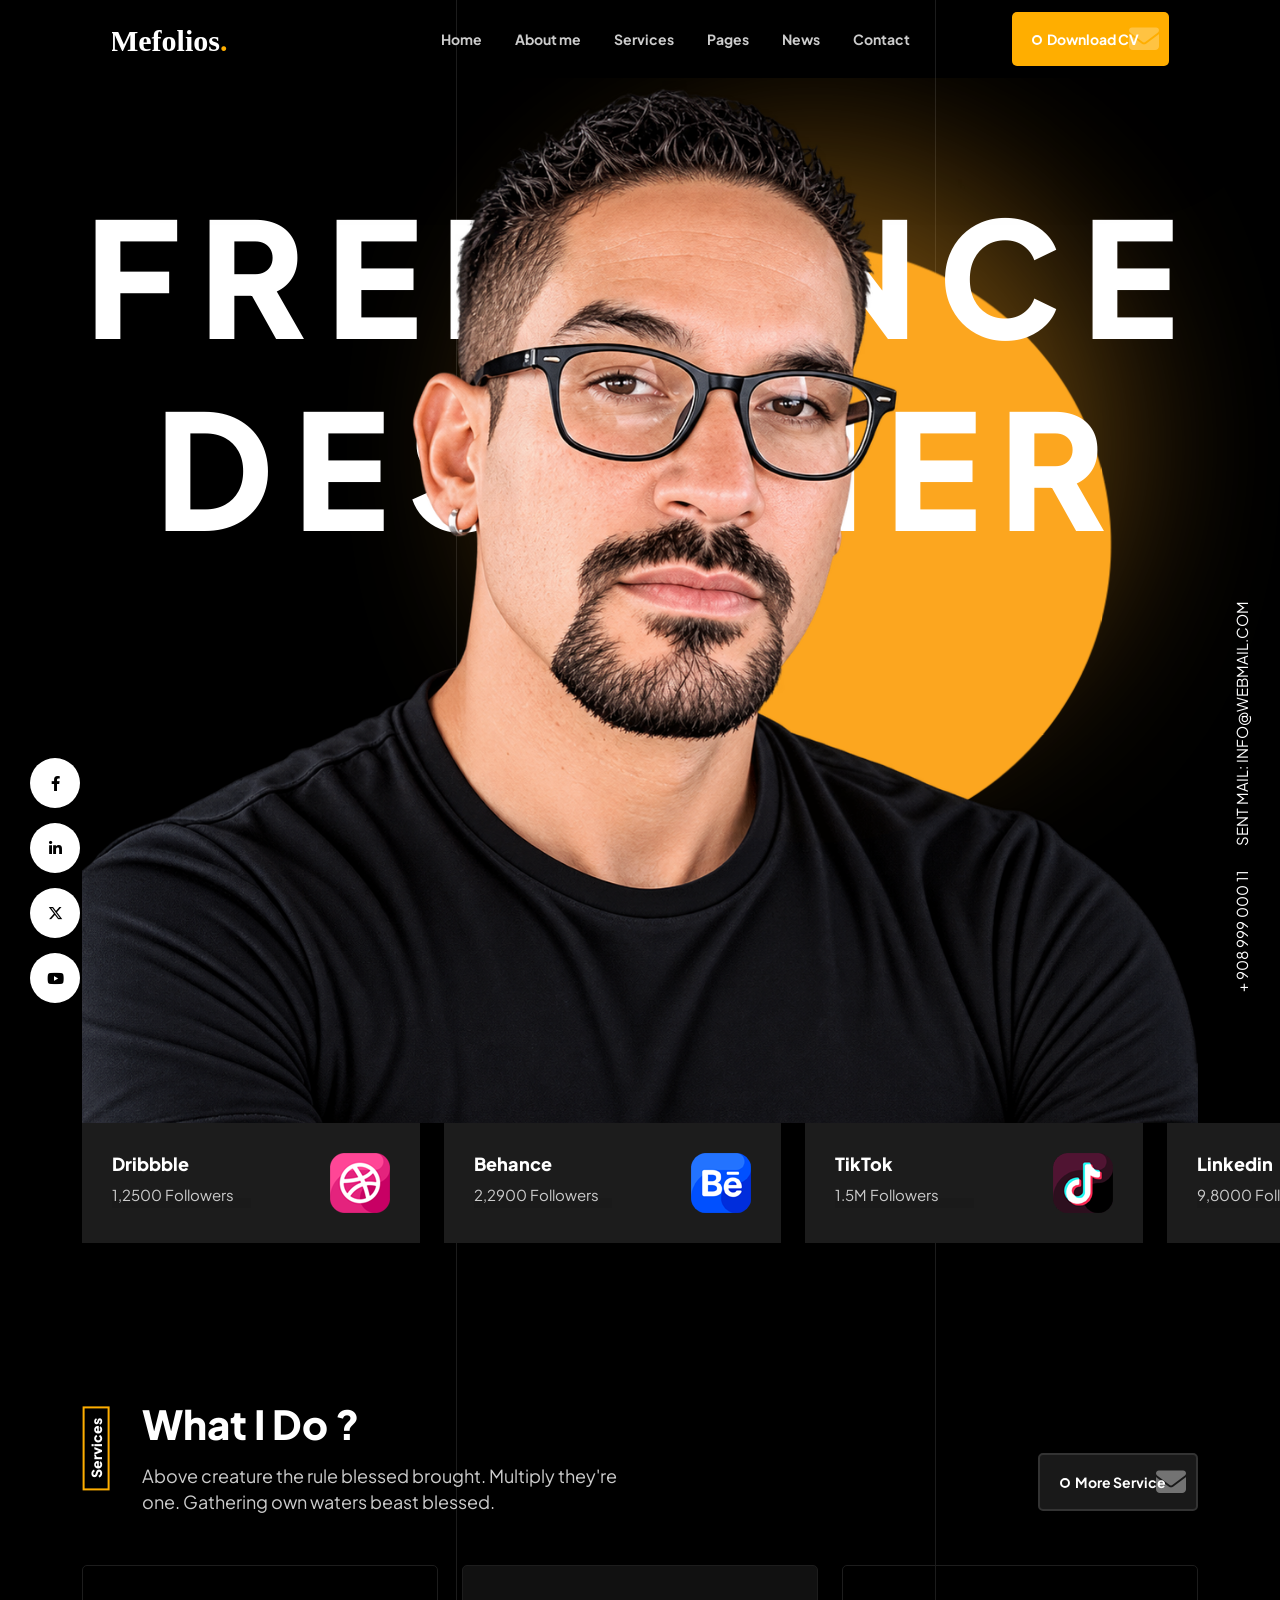
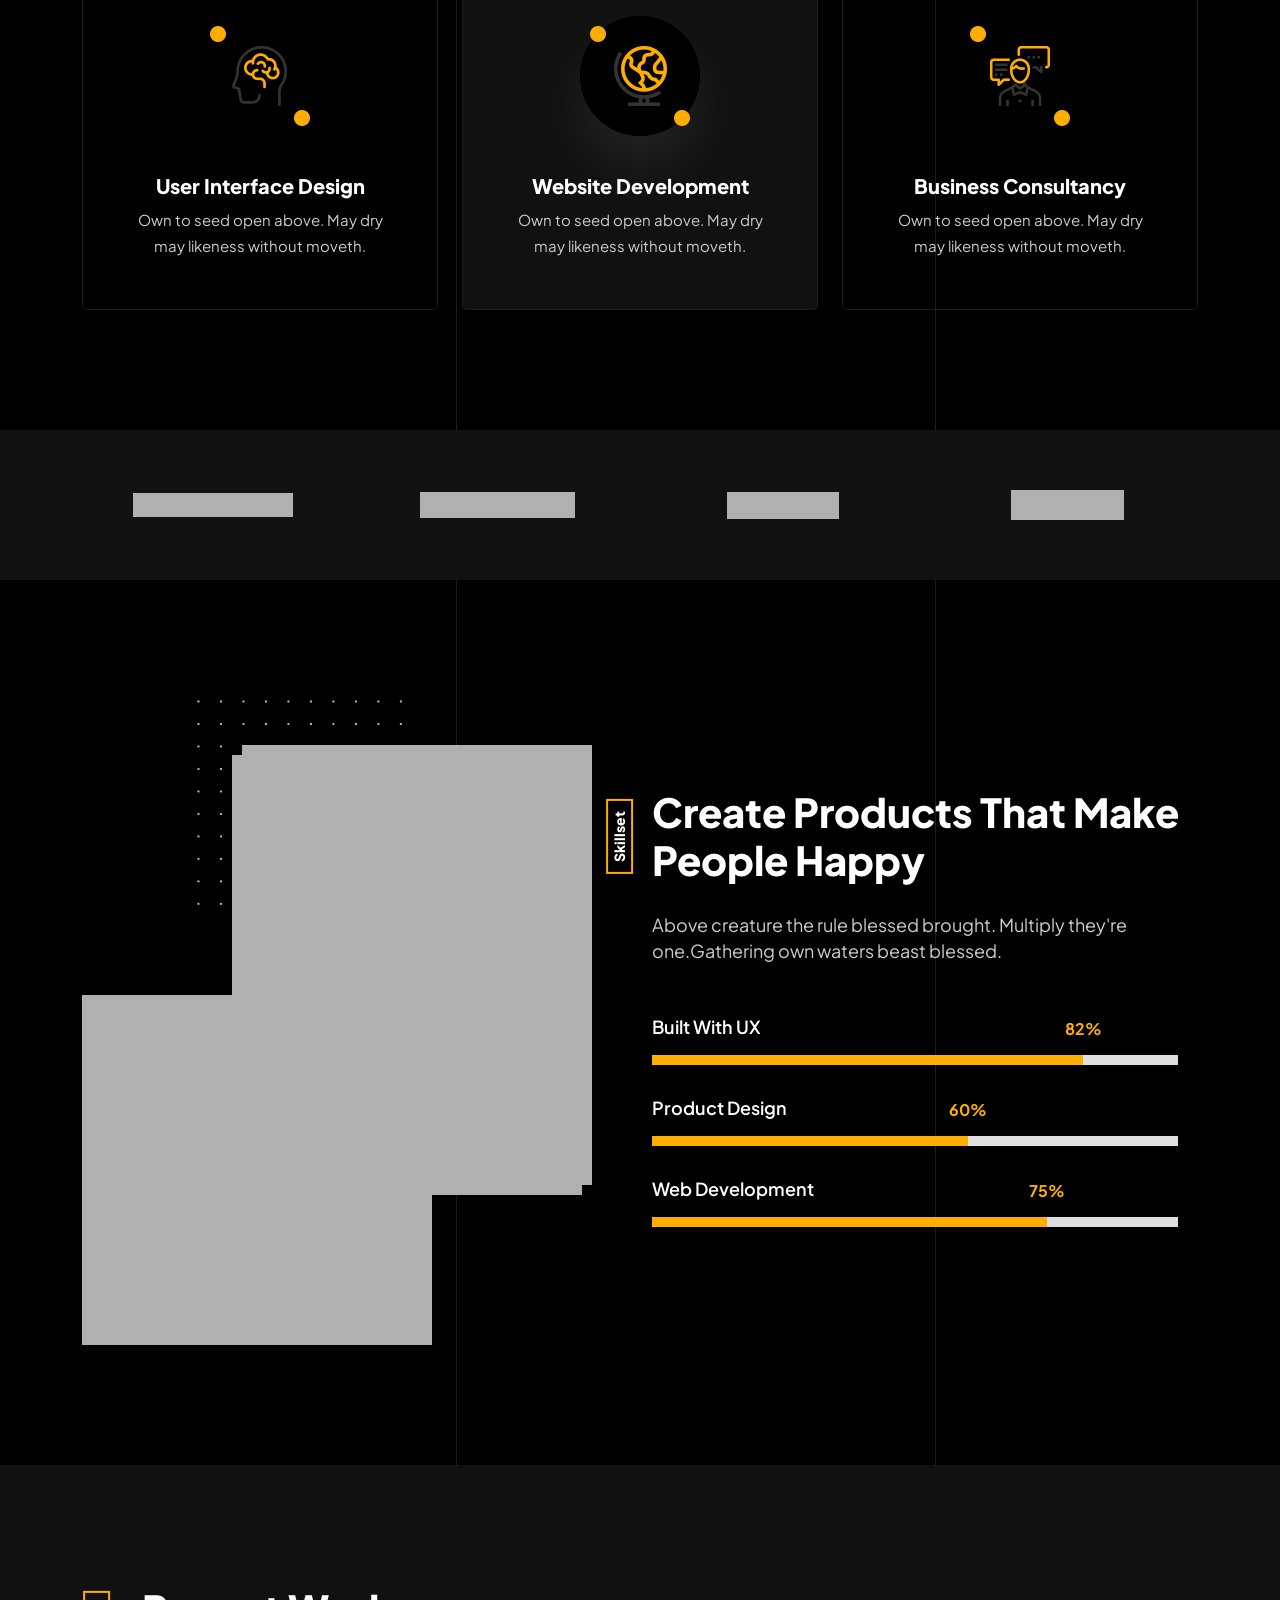
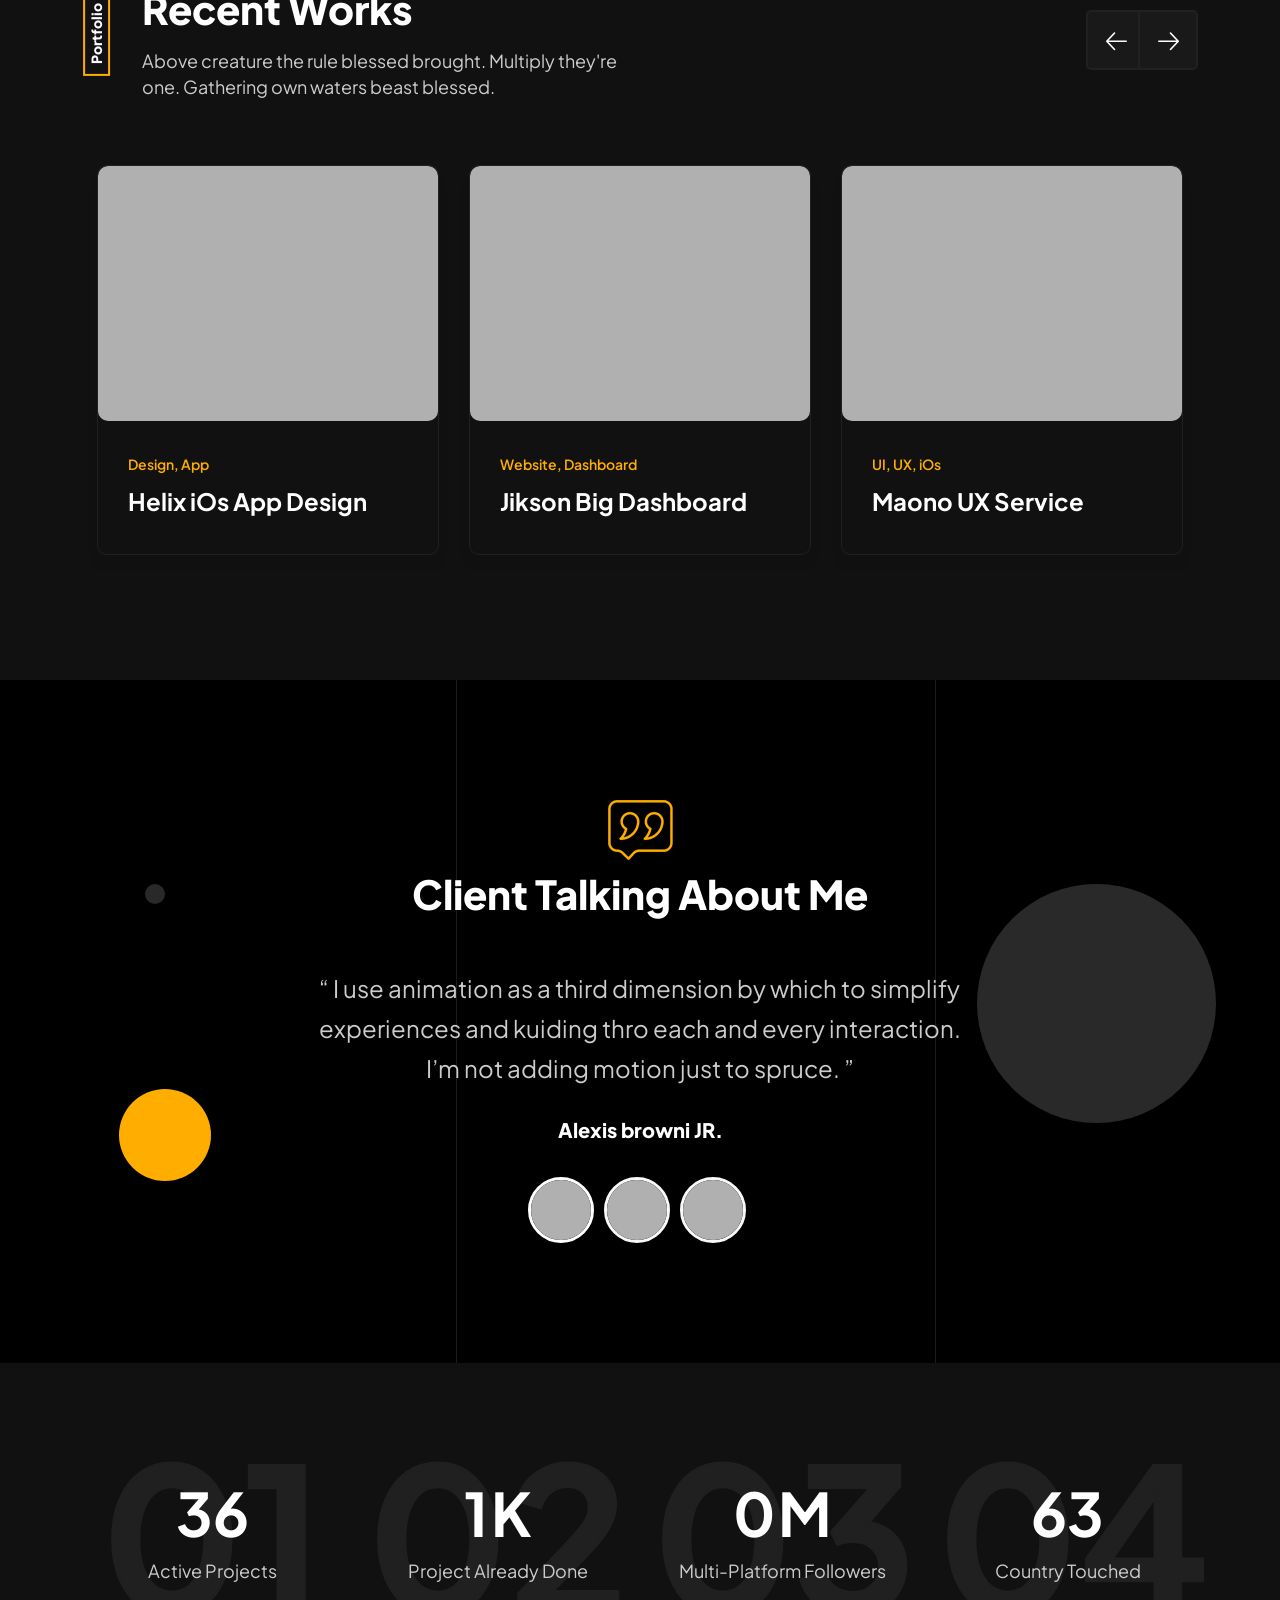
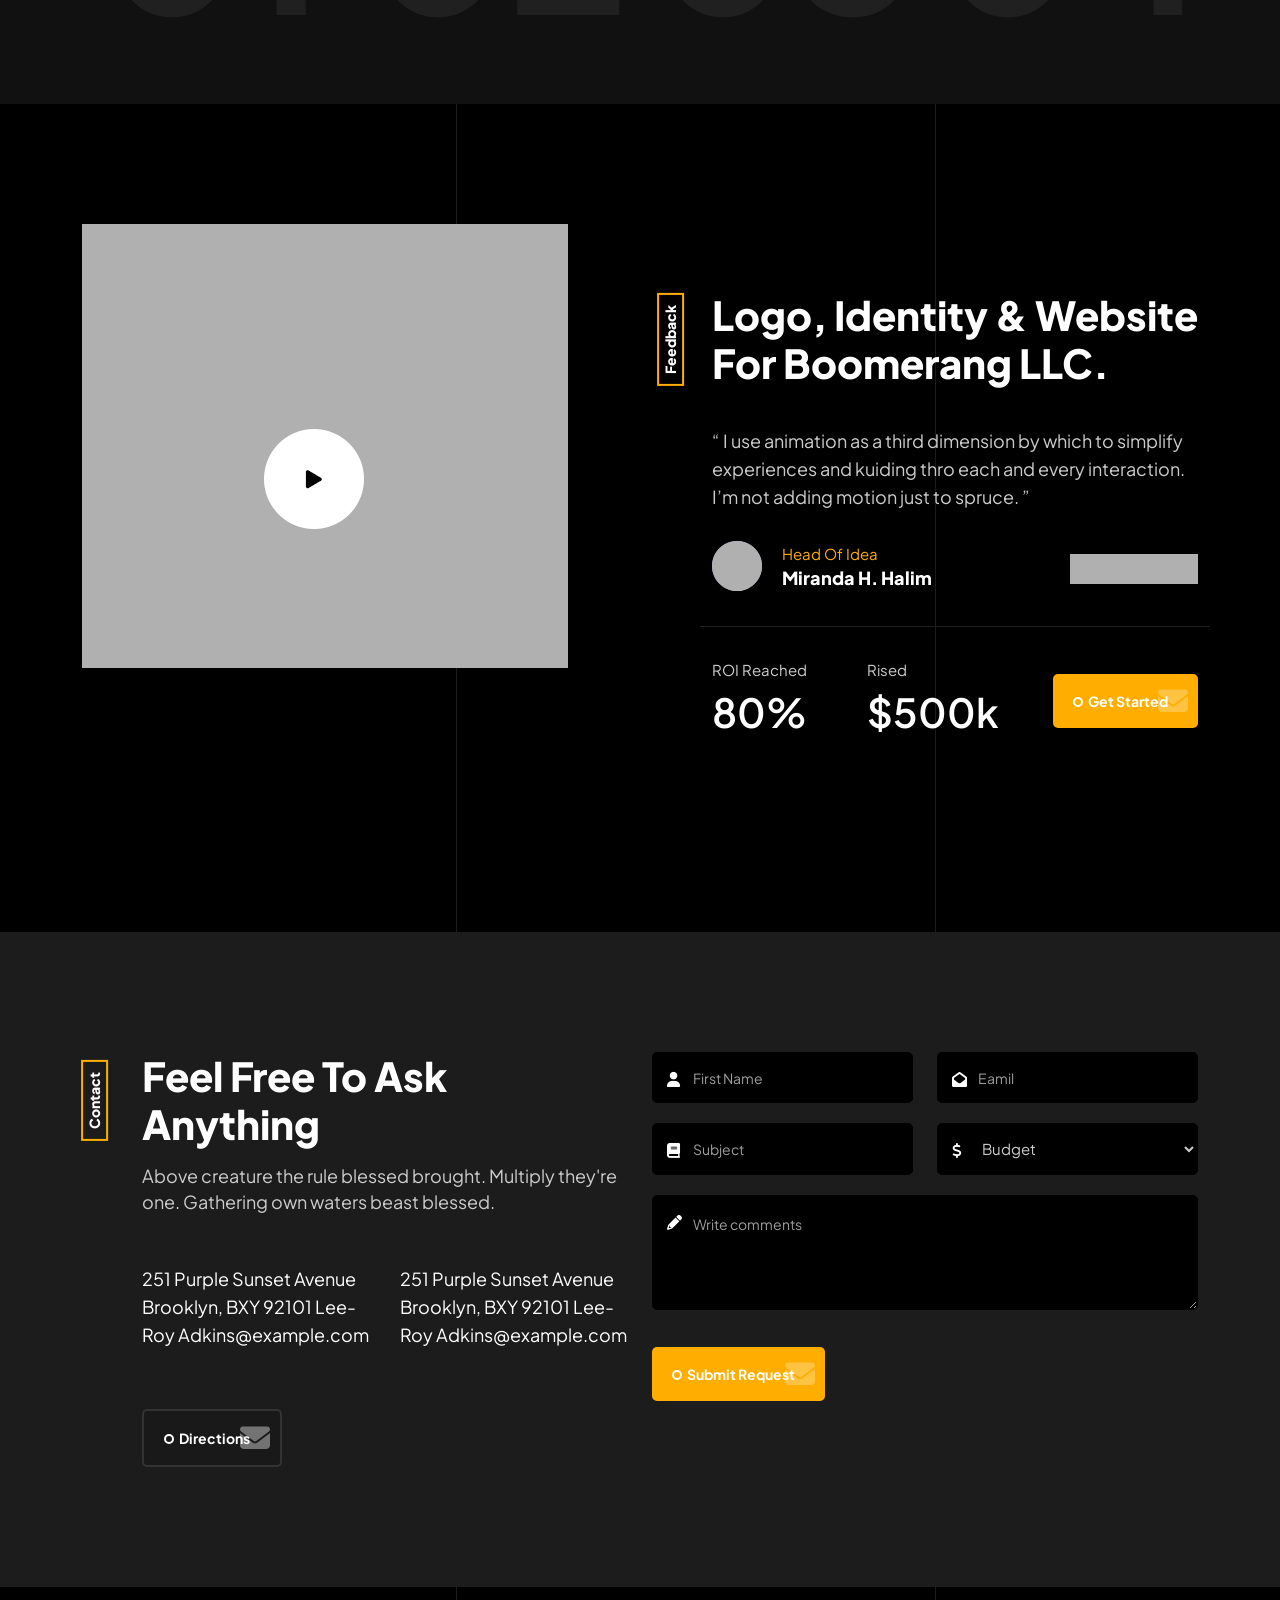
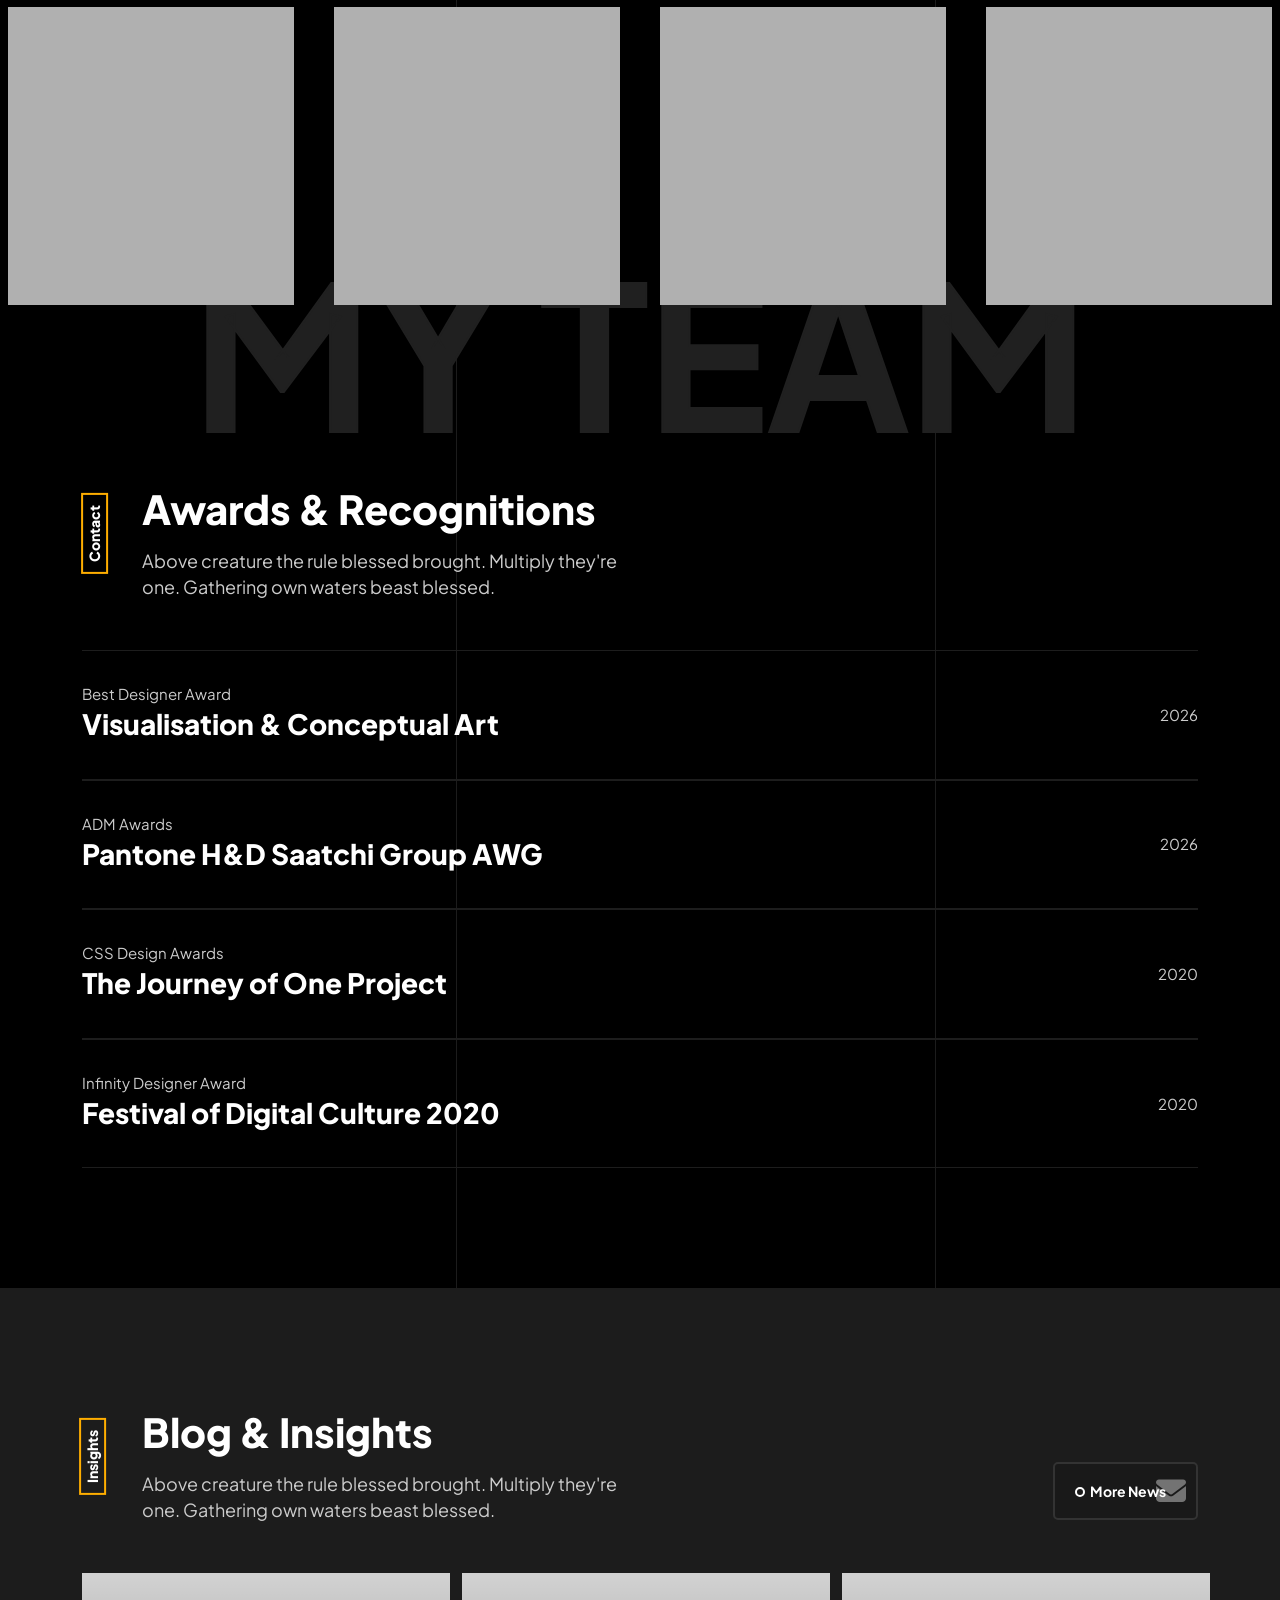
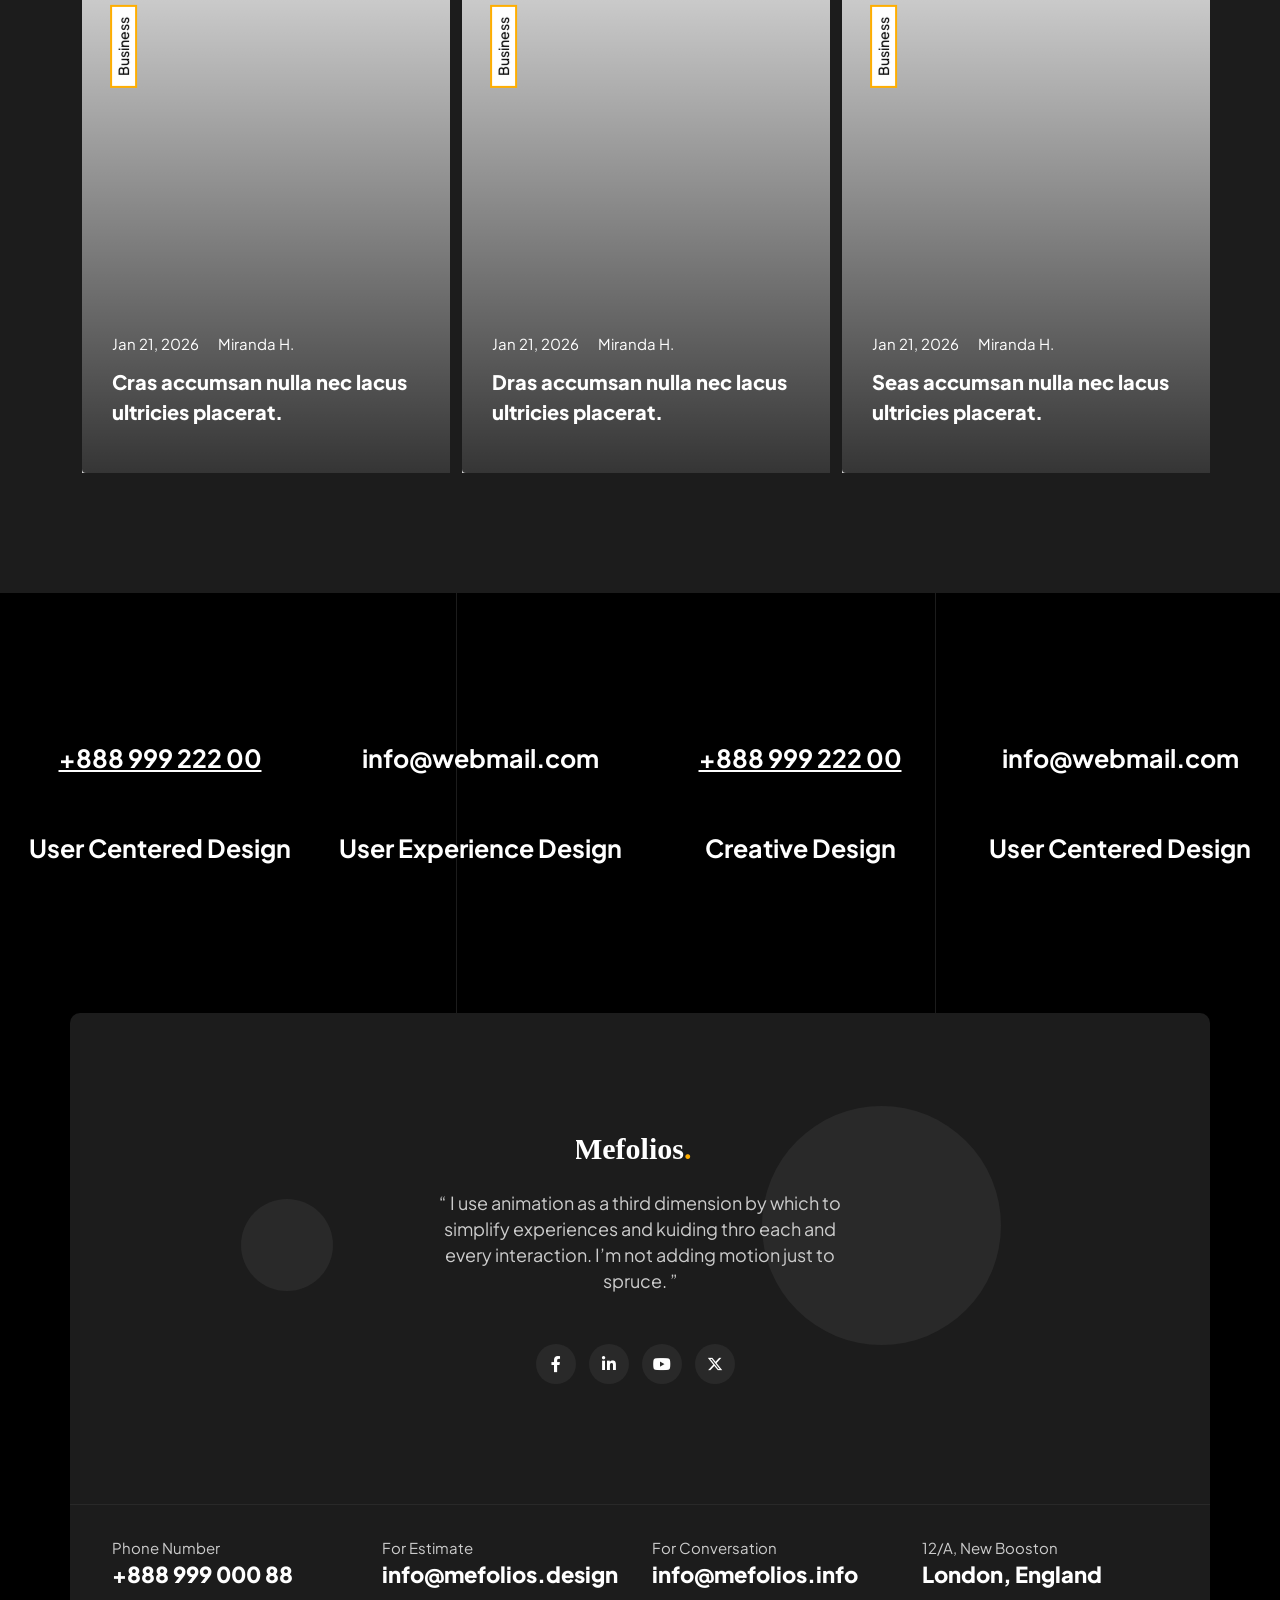
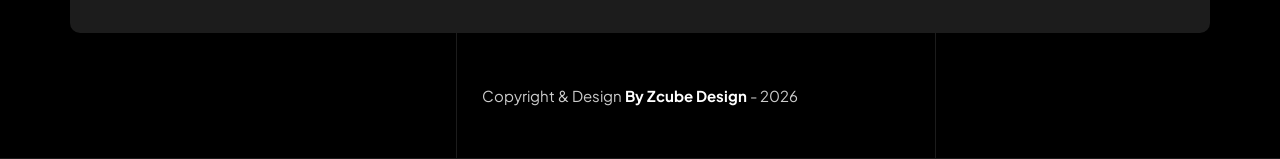
==== commit 4df3dec9: "Replace template branding with Lee-Roy Adkins" ====
--- a/index.html
+++ b/index.html
@@ -4,7 +4,7 @@
 <head>
     <meta charset="utf-8">
     <meta http-equiv="x-ua-compatible" content="ie=edge">
-    <title>Mefolios - Personal Portfolio & Cv HTML Template </title>
+    <title>Lee-Roy Adkins - Personal Portfolio & Cv HTML Template </title>
     <meta name="description" content="">
     <meta name="viewport" content="width=device-width, initial-scale=1">
     <link rel="shortcut icon" type="image/x-icon" href="img/favicon.ico">
@@ -660,10 +660,10 @@
 
                         <div class="contact-info pl-60">
                             <div class="single-cta pb-30 mb-30 wow fadeInUp animated" data-animation="fadeInDown animated" data-delay=".2s">
-                                <p>251 Purple Sunset Avenue Brooklyn, BXY 92101 Mefolios@example.com</p>
+                                <p>251 Purple Sunset Avenue Brooklyn, BXY 92101 Lee-Roy Adkins@example.com</p>
                             </div>
                             <div class="single-cta pb-30 mb-30 wow fadeInUp animated" data-animation="fadeInDown animated" data-delay=".2s">
-                                <p>251 Purple Sunset Avenue Brooklyn, BXY 92101 Mefolios@example.com</p>
+                                <p>251 Purple Sunset Avenue Brooklyn, BXY 92101 Lee-Roy Adkins@example.com</p>
                             </div>
 
                         </div>
